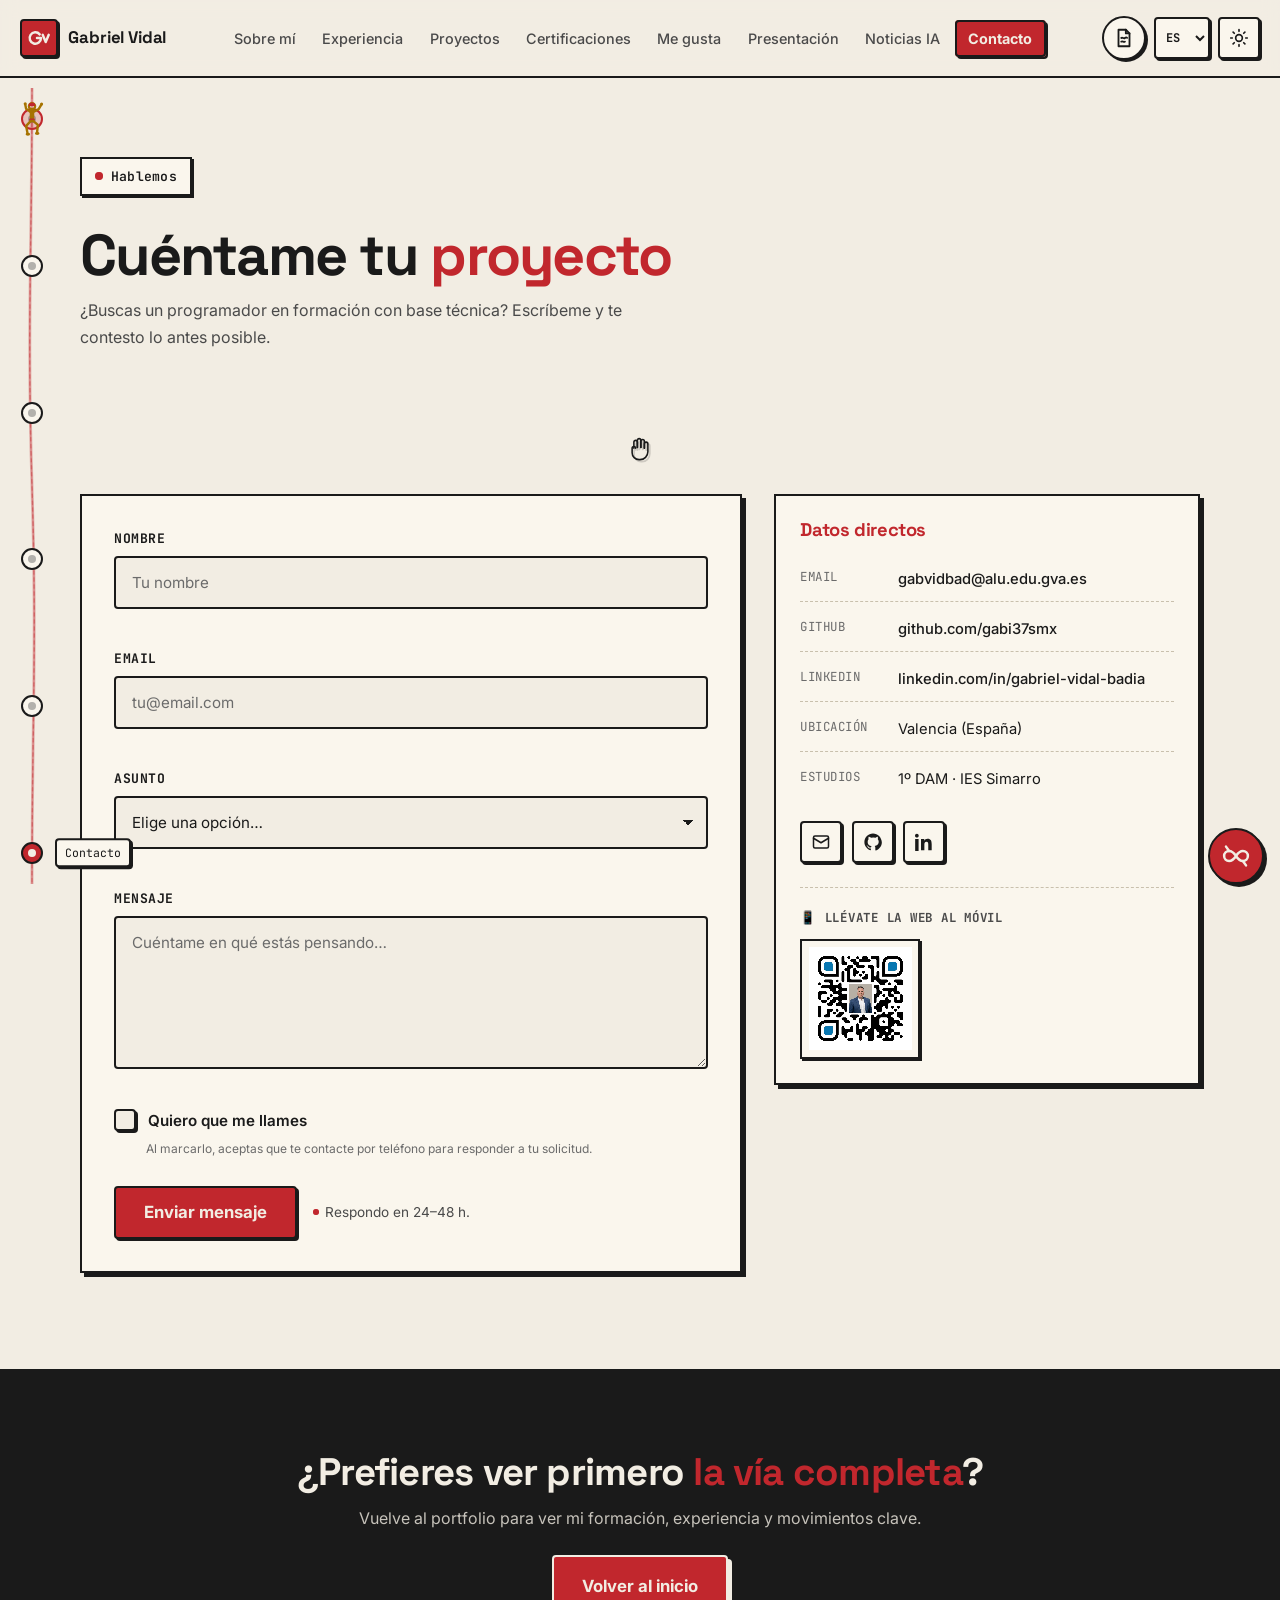
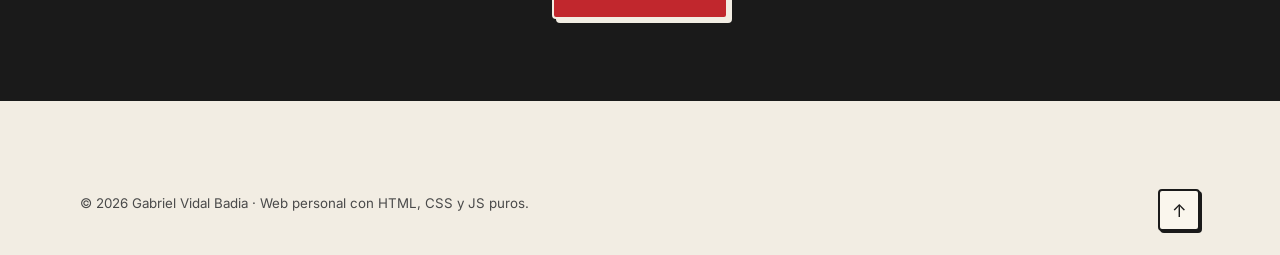
==== contacto.html @ 72877b2f "v:34 skins: infraestructura (topo, omarchy, minecraft), conmutador circular y persistencia." ====
<!DOCTYPE html>
<html lang="es" data-theme="light" data-skin="topo">
<head>
  <meta charset="UTF-8" />
  <meta name="viewport" content="width=device-width, initial-scale=1.0" />
  <meta name="theme-color" content="#f2ede3" id="metaTheme" />

  <script>
    (function () {
      try {
        var t = localStorage.getItem("theme");
        if (!t) t = "light";
        document.documentElement.setAttribute("data-theme", t);
      } catch (e) {}
    })();
  </script>
  <script>
    /* Skin (estilo visual): se aplica antes de pintar para evitar parpadeos, igual que el tema claro/oscuro */
    (function () {
      var d = document.documentElement, s = "topo";
      try { var v = localStorage.getItem("skin"); if (v === "omarchy" || v === "minecraft") s = v; } catch (e) {}
      d.setAttribute("data-skin", s);
      var f = { omarchy: "family=Sora:wght@600;700", minecraft: "family=Press+Start+2P&family=VT323" }[s];
      if (f) {
        var l = document.createElement("link");
        l.rel = "stylesheet";
        l.href = "https://fonts.googleapis.com/css2?" + f + "&display=swap";
        document.head.appendChild(l);
      }
    })();
  </script>

  <link rel="icon" type="image/svg+xml" href="favicon.svg" />

  <title>Contacto · Gabriel Vidal Badia</title>
  <meta name="description" content="Contacta con Gabriel Vidal Badia, estudiante de 1º DAM en el IES Simarro. Disponible para prácticas, colaboraciones y oportunidades como programador." />
  <meta name="author" content="Gabriel Vidal Badia" />
  <meta name="robots" content="index, follow" />
  <link rel="canonical" href="https://gabi37smx.github.io/mi-web/contacto.html" />

  <link rel="preconnect" href="https://fonts.googleapis.com" />
  <link rel="preconnect" href="https://fonts.gstatic.com" crossorigin />
  <link href="https://fonts.googleapis.com/css2?family=Space+Grotesk:wght@400;500;600;700&family=Inter:wght@400;500;600;700&family=JetBrains+Mono:wght@400;500;700&display=swap" rel="stylesheet" />
  <link rel="stylesheet" href="style.css" />
</head>
<body>

  <aside class="climb-rail" aria-label="Progreso de la vía">
    <svg class="climb-rope" viewBox="0 0 24 100" preserveAspectRatio="none" aria-hidden="true">
      <path d="M12 0 C 12 20, 6 30, 12 50 C 18 70, 12 80, 12 100"
            fill="none" stroke="currentColor" stroke-width="3" stroke-linecap="round"
            vector-effect="non-scaling-stroke" opacity="0.4" />
      <path d="M12 0 C 12 20, 6 30, 12 50 C 18 70, 12 80, 12 100"
            fill="none" stroke="currentColor" stroke-width="1.5" stroke-linecap="round"
            stroke-dasharray="3 4" vector-effect="non-scaling-stroke" opacity="1" />
      <path d="M12 0 C 12 20, 6 30, 12 50 C 18 70, 12 80, 12 100"
            fill="none" stroke="currentColor" stroke-width="1.5" stroke-linecap="round"
            stroke-dasharray="3 4" stroke-dashoffset="3.5"
            vector-effect="non-scaling-stroke" opacity="0.6" />
    </svg>

    <div class="climb-climber" id="climber"></div>

    <ul class="climb-holds">
      <li><a href="index.html#sobre-mi" class="climb-hold" data-section="sobre-mi" aria-label="Ir a Sobre mí"><span class="climb-hold__label">Sobre mí</span></a></li>
      <li><a href="index.html#hecho"    class="climb-hold" data-section="hecho"    aria-label="Ir a Experiencia"><span class="climb-hold__label">Experiencia</span></a></li>
      <li><a href="proyectos.html" class="climb-hold" data-section="proyectos" aria-label="Ir a Proyectos"><span class="climb-hold__label">Proyectos</span></a></li>
      <li><a href="index.html#certs"    class="climb-hold" data-section="certs"    aria-label="Ir a Certificaciones"><span class="climb-hold__label">Certificaciones</span></a></li>
      <li><a href="index.html#gusta"    class="climb-hold" data-section="gusta"    aria-label="Ir a Me gusta"><span class="climb-hold__label">Me gusta</span></a></li>
      <li><a href="contacto.html"       class="climb-hold is-active" data-section="contacto" aria-label="Contacto"><span class="climb-hold__label">Contacto</span></a></li>
    </ul>
  </aside>

  <a class="skip-link" href="#contenido">Saltar al contenido</a>

  <header class="site-header" id="inicio">
    <div class="container header-inner">
      <a href="index.html" class="logo" aria-label="Inicio">
        <span class="logo-mark"><svg class="logo-svg" viewBox="0 0 64 64" fill="none" stroke="currentColor" stroke-width="6" stroke-linecap="round" stroke-linejoin="round" aria-hidden="true" focusable="false"><path d="M33.7 23 A14 14 0 1 0 37 32 H27"/><path d="M41 24 L48.5 42 L56 24"/></svg></span>
        <span class="logo-text">Gabriel Vidal</span>
      </a>

      <nav class="main-nav" aria-label="Navegación principal">
        <ul class="nav-list">
          <li><a href="index.html#sobre-mi" class="nav-link">Sobre mí</a></li>
          <li><a href="index.html#hecho" class="nav-link">Experiencia</a></li>
          <li><a href="proyectos.html" class="nav-link">Proyectos</a></li>
          <li><a href="index.html#certs" class="nav-link">Certificaciones</a></li>
          <li><a href="index.html#gusta" class="nav-link">Me gusta</a></li>
          <li><a href="presentacion.html" class="nav-link">Presentación</a></li>
          <li><a href="noticias.html" class="nav-link">Noticias IA</a></li>
          <li><a href="contacto.html" class="nav-link nav-cta" aria-current="page">Contacto</a></li>
        </ul>
      </nav>

      <div class="header-actions">
        <div class="skin-picker" id="skinPicker">
          <button type="button" class="skin-picker__btn" id="skinPickerBtn" aria-label="Cambiar estilo visual" title="Cambiar estilo visual" aria-haspopup="true" aria-expanded="false" aria-controls="skinWheel">
            <svg class="skin-ico skin-ico--topo" viewBox="0 0 24 24" fill="none" stroke="currentColor" stroke-width="2" stroke-linecap="round" stroke-linejoin="round" aria-hidden="true" focusable="false"><path d="M6 3h8l4 4v14H6z"/><path d="M14 3v4h4"/><path d="M9 12c1.4-1.2 2.6 1.2 4 0s2-.6 2.4-.2M9 16c1.4-1.2 2.6 1.2 4 0"/></svg>
            <svg class="skin-ico skin-ico--omarchy" viewBox="0 0 24 24" fill="none" stroke="currentColor" stroke-width="2" stroke-linecap="round" stroke-linejoin="round" aria-hidden="true" focusable="false"><rect x="3" y="5" width="18" height="14" rx="4"/><path d="M3 10h18"/><circle cx="7" cy="7.6" r=".7" fill="currentColor" stroke="none"/><circle cx="10" cy="7.6" r=".7" fill="currentColor" stroke="none"/></svg>
            <svg class="skin-ico skin-ico--minecraft" viewBox="0 0 24 24" fill="none" stroke="currentColor" stroke-width="2" stroke-linecap="round" stroke-linejoin="round" aria-hidden="true" focusable="false"><path d="M12 3l8 4.5v9L12 21l-8-4.5v-9z"/><path d="M12 12l8-4.5M12 12L4 7.5M12 12v9"/></svg>
          </button>
          <div class="skin-picker__wheel" id="skinWheel" role="radiogroup" aria-label="Estilo visual"></div>
        </div>
        <select id="languageSelect" class="language-select" aria-label="Idioma">
          <option value="es">ES</option>
          <option value="val">VA</option>
          <option value="en">EN</option>
        </select>
        <button id="themeToggle" class="theme-toggle" aria-label="Cambiar a modo oscuro" aria-pressed="false" title="Cambiar tema">
          <svg class="icon icon-sun" viewBox="0 0 24 24" fill="none" stroke="currentColor" stroke-width="2" stroke-linecap="round" stroke-linejoin="round" aria-hidden="true">
            <circle cx="12" cy="12" r="4"/><path d="M12 2v2M12 20v2M4.93 4.93l1.41 1.41M17.66 17.66l1.41 1.41M2 12h2M20 12h2M4.93 19.07l1.41-1.41M17.66 6.34l1.41-1.41"/>
          </svg>
          <svg class="icon icon-moon" viewBox="0 0 24 24" fill="none" stroke="currentColor" stroke-width="2" stroke-linecap="round" stroke-linejoin="round" aria-hidden="true">
            <path d="M21 12.79A9 9 0 1 1 11.21 3 7 7 0 0 0 21 12.79z"/>
          </svg>
        </button>

        <button class="nav-toggle" aria-label="Abrir menú" aria-expanded="false" aria-controls="nav-list">
          <span></span><span></span><span></span>
        </button>
      </div>
    </div>
  </header>

  <main id="contenido">

    <section class="contact-hero">
      <div class="container">
        <p class="hero-eyebrow"><span class="dot"></span> Hablemos</p>
        <h1 class="contact-title">
          Cuéntame tu <span class="accent-text">proyecto</span>
        </h1>
        <p class="contact-subtitle">
          ¿Buscas un programador en formación con base técnica? Escríbeme y te contesto lo antes posible.
        </p>
      </div>
    </section>

    <section class="section">
      <div class="container">
        <div class="contact-grid">

          <div class="contact-form-wrap reveal">
            <form class="contact-form" id="contactForm" novalidate>

              <div class="form-field">
                <label for="nombre" class="form-label">Nombre</label>
                <input type="text" id="nombre" name="nombre" required minlength="2" autocomplete="name" placeholder="Tu nombre" />
                <span class="form-error" data-error-for="nombre"></span>
              </div>

              <div class="form-field">
                <label for="email" class="form-label">Email</label>
                <input type="email" id="email" name="email" required autocomplete="email" placeholder="tu@email.com" />
                <span class="form-error" data-error-for="email"></span>
              </div>

              <div class="form-field">
                <label for="asunto" class="form-label">Asunto</label>
                <select id="asunto" name="asunto" required>
                  <option value="">Elige una opción…</option>
                  <option value="practicas">Prácticas / primer empleo</option>
                  <option value="colaboracion">Colaboración en proyecto</option>
                  <option value="duda">Duda sobre mi perfil</option>
                  <option value="otro">Otro</option>
                </select>
                <span class="form-error" data-error-for="asunto"></span>
              </div>

              <div class="form-field">
                <label for="mensaje" class="form-label">Mensaje</label>
                <textarea id="mensaje" name="mensaje" rows="5" required minlength="10" placeholder="Cuéntame en qué estás pensando…"></textarea>
                <span class="form-error" data-error-for="mensaje"></span>
              </div>

              <div class="form-field form-field--check">
                <label class="form-check">
                  <input type="checkbox" id="quiero-llamada" name="quiero_llamada" />
                  <span class="form-check__box"></span>
                  <span class="form-check__label">Quiero que me llames</span>
                </label>
                <p class="form-hint">Al marcarlo, aceptas que te contacte por teléfono para responder a tu solicitud.</p>
              </div>

              <div class="form-field" id="campo-telefono" style="display: none;">
                <label for="telefono" class="form-label">Teléfono</label>
                <input type="tel" id="telefono" name="telefono" placeholder="+34 600 000 000" autocomplete="tel" />
                <span class="form-error" data-error-for="telefono"></span>
              </div>

              <div class="form-actions">
                <button type="submit" class="btn btn-primary btn-lg" id="submitBtn">
                  <span class="btn-state btn-state--idle">Enviar mensaje</span>
                  <span class="btn-state btn-state--loading" hidden>
                    <span class="loader"></span> Enviando…
                  </span>
                  <span class="btn-state btn-state--success" hidden>✓ Enviado</span>
                </button>
                <p class="form-note">
                  <span class="dot dot-small"></span> Respondo en 24–48 h.
                </p>
              </div>

              <div class="form-success" id="formSuccess" hidden role="status" aria-live="polite">
                <strong>¡Mensaje enviado!</strong>
                <p>Gracias por escribirme. Te contestaré lo antes posible.</p>
              </div>
            </form>
          </div>

          <aside class="contact-aside reveal" aria-label="Datos de contacto">
            <h2 class="contact-aside__title">Datos directos</h2>
            <ul class="contact-list">
              <li>
                <span class="contact-list__label">Email</span>
                <a href="mailto:gabvidbad@alu.edu.gva.es">gabvidbad@alu.edu.gva.es</a>
              </li>
              <li>
                <span class="contact-list__label">GitHub</span>
                <a href="https://github.com/gabi37smx" target="_blank" rel="noopener noreferrer">github.com/gabi37smx</a>
              </li>
              <li>
                <span class="contact-list__label">LinkedIn</span>
                <a href="https://www.linkedin.com/in/gabriel-vidal-badia-19122a43b" target="_blank" rel="noopener noreferrer">linkedin.com/in/gabriel-vidal-badia</a>
              </li>
              <li>
                <span class="contact-list__label">Ubicación</span>
                <span>Valencia (España)</span>
              </li>
              <li>
                <span class="contact-list__label">Estudios</span>
                <span>1º DAM · IES Simarro</span>
              </li>
            </ul>

            <div class="social">
              <a href="mailto:gabvidbad@alu.edu.gva.es" aria-label="Email" class="social-link">
                <svg viewBox="0 0 24 24" fill="none" stroke="currentColor" stroke-width="2" stroke-linecap="round" stroke-linejoin="round"><rect x="2" y="4" width="20" height="16" rx="2"/><path d="m22 7-10 6L2 7"/></svg>
              </a>
              <a href="https://github.com/gabi37smx" target="_blank" rel="noopener noreferrer" aria-label="GitHub" class="social-link">
                <svg viewBox="0 0 24 24" fill="currentColor"><path d="M12 .5C5.7.5.5 5.7.5 12c0 5.1 3.3 9.4 7.9 10.9.6.1.8-.2.8-.5v-1.8c-3.2.7-3.9-1.5-3.9-1.5-.5-1.3-1.3-1.7-1.3-1.7-1.1-.7.1-.7.1-.7 1.2.1 1.8 1.2 1.8 1.2 1 1.8 2.8 1.3 3.5 1 .1-.8.4-1.3.8-1.6-2.6-.3-5.3-1.3-5.3-5.8 0-1.3.5-2.3 1.2-3.2-.1-.3-.5-1.5.1-3.2 0 0 1-.3 3.3 1.2a11.5 11.5 0 0 1 6 0C17.3 4.7 18.3 5 18.3 5c.6 1.7.2 2.9.1 3.2.7.9 1.2 1.9 1.2 3.2 0 4.5-2.7 5.5-5.3 5.8.4.4.8 1.1.8 2.2v3.3c0 .3.2.6.8.5 4.6-1.5 7.9-5.8 7.9-10.9C23.5 5.7 18.3.5 12 .5z"/></svg>
              </a>
              <a href="https://www.linkedin.com/in/gabriel-vidal-badia-19122a43b" target="_blank" rel="noopener noreferrer" aria-label="LinkedIn" class="social-link">
                <svg viewBox="0 0 24 24" fill="currentColor"><path d="M4.98 3.5C4.98 4.88 3.87 6 2.5 6S0 4.88 0 3.5 1.12 1 2.5 1s2.48 1.12 2.48 2.5zM.22 8.02h4.56V24H.22zM8.02 8.02h4.37v2.18h.06c.61-1.16 2.1-2.38 4.32-2.38 4.62 0 5.47 3.04 5.47 7v8.18h-4.56v-7.25c0-1.73-.03-3.96-2.41-3.96-2.41 0-2.78 1.88-2.78 3.83v7.38H8.02z"/></svg>
              </a>
            </div>

            <div class="footer-qr">
              <p class="footer-qr__label">📱 Llévate la web al móvil</p>
              <img src="image/qr-web.webp" alt="Código QR que lleva a este portfolio" width="120" height="120" loading="lazy" />
            </div>
          </aside>
        </div>
      </div>
    </section>

    <section class="cta-band">
      <div class="container cta-inner reveal">
        <h2>¿Prefieres ver primero <span class="accent-text">la vía completa</span>?</h2>
        <p>Vuelve al portfolio para ver mi formación, experiencia y movimientos clave.</p>
        <a href="index.html" class="btn btn-primary btn-lg btn-swap">
          <span class="btn-swap__a">Volver al inicio</span>
          <span class="btn-swap__b">Ir al portfolio</span>
        </a>
      </div>
    </section>
  </main>

  <footer class="site-footer">
    <div class="container footer-bottom">
      <p><small>© <span id="year"></span> Gabriel Vidal Badia · Web personal con HTML, CSS y JS puros.</small></p>
      <button id="toTop" class="to-top" aria-label="Volver arriba">↑</button>
    </div>
  </footer>

  <script src="language.js"></script>
  <script src="script.js"></script>
  <script src="skin-picker.js" defer></script>
  <script src="escalador.js" defer></script>
  <script src="chatbot.js" defer></script>
</body>
</html>
---- style.css ----
/* ============================================================
   style.css · Portfolio Gabriel Vidal Badia
   Estética: guía de escalada / topo impreso
   Tipografía display: Space Grotesk
   ============================================================ */

/* ---- Variables de diseño ---- */
:root {
  --radius: 4px;
  --radius-sm: 4px;
  --container: 1120px;
  --font: "Inter", system-ui, -apple-system, "Segoe UI", Roboto, sans-serif;
  --display: "Space Grotesk", "Inter", system-ui, sans-serif;
  --mono: "JetBrains Mono", ui-monospace, SFMono-Regular, Menlo, monospace;
  --ease: cubic-bezier(.22,.61,.36,1);
}

/* ---- TEMA CLARO (por defecto): papel ---- */
:root, [data-theme="light"] {
  --bg: #f2ede3;
  --bg-soft: #e8e2d4;
  --surface: #faf6ed;
  --surface-2: #ede6d6;
  --panel-soft: rgba(26,26,26,.04);
  --line: #c9c0ad;
  --text: #1a1a1a;
  --muted: #4a4a4a;
  --muted-2: #6b6b6b;

  --accent: #c1272d;
  --accent-2: #3a5a40;
  --accent-3: #d4a017;
  --accent-rgb: 193, 39, 45;
  --accent-2-rgb: 58, 90, 64;
  --on-accent: #f2ede3;

  --grid-line: rgba(26,26,26,.08);
  --header-bg: rgba(242,237,227,.85);
  --header-bg-scrolled: rgba(242,237,227,.95);

  --shadow-sm: 2px 2px 0 var(--text);
  --shadow: 4px 4px 0 var(--text);
  --logo-shadow: 2px 2px 0 var(--text);
  --btn-primary-shadow: 2px 2px 0 var(--text);
  --btn-primary-shadow-hover: 4px 4px 0 var(--text);
  --card-glow: transparent;
  --timeline-dot-ring: rgba(193, 39, 45, .12);
  --color-scheme: light;
}

/* ---- TEMA OSCURO: cuaderno nocturno ---- */
[data-theme="dark"] {
  --bg: #151310;
  --bg-soft: #1c1916;
  --surface: #1e1b17;
  --surface-2: #24201b;
  --panel-soft: rgba(242,237,227,.04);
  --line: #3a342c;
  --text: #f2ede3;
  --muted: #b8ae9e;
  --muted-2: #8a8175;

  --accent: #e04a4f;
  --accent-2: #7fa37a;
  --accent-3: #e0b04a;
  --accent-rgb: 224, 74, 79;
  --accent-2-rgb: 127, 163, 122;
  --on-accent: #151310;

  --grid-line: rgba(242,237,227,.05);
  --header-bg: rgba(21,19,16,.75);
  --header-bg-scrolled: rgba(21,19,16,.95);

  --shadow-sm: 2px 2px 0 rgba(242,237,227,.9);
  --shadow: 4px 4px 0 rgba(242,237,227,.9);
  --logo-shadow: 2px 2px 0 rgba(242,237,227,.9);
  --btn-primary-shadow: 2px 2px 0 rgba(242,237,227,.9);
  --btn-primary-shadow-hover: 4px 4px 0 rgba(242,237,227,.9);
  --card-glow: transparent;
  --timeline-dot-ring: rgba(224, 74, 79, .18);
  --color-scheme: dark;
}

/* ---- Reset ---- */
*, *::before, *::after { box-sizing: border-box; }
html { scroll-behavior: smooth; scroll-padding-top: 90px; color-scheme: var(--color-scheme); }
body {
  margin: 0;
  font-family: var(--font);
  color: var(--text);
  background: var(--bg);
  line-height: 1.65;
  -webkit-font-smoothing: antialiased;
  overflow-x: hidden;
  transition: background .4s var(--ease), color .4s var(--ease);
}
img { max-width: 100%; display: block; }
a { color: inherit; text-decoration: none; }
ul { margin: 0; padding: 0; list-style: none; }
button { font: inherit; cursor: pointer; }
:focus-visible { outline: 2px solid var(--accent); outline-offset: 3px; border-radius: 4px; }

h1, h2, h3, h4 {
  font-family: var(--display);
  font-weight: 700;
  letter-spacing: -.02em;
  line-height: 1.1;
}

/* ---- Utilidades ---- */
.container { width: min(100% - 2.5rem, var(--container)); margin-inline: auto; }
.skip-link {
  position: absolute; left: 1rem; top: -80px; z-index: 100;
  background: var(--accent); color: var(--on-accent); padding: .7rem 1rem;
  border-radius: var(--radius-sm); font-weight: 600; transition: top .25s var(--ease);
  border: 2px solid var(--text);
}
.skip-link:focus { top: 1rem; }
.accent-text {
  color: var(--accent);
  font-style: normal;
  font-weight: 700;
}

/* ---- Cabecera ---- */
.site-header {
  position: fixed; top: 0; left: 0; right: 0; z-index: 50;
  backdrop-filter: blur(8px); -webkit-backdrop-filter: blur(8px);
  background: var(--header-bg);
  border-bottom: 2px solid var(--text);
  transition: background .3s var(--ease);
}
.site-header.is-scrolled { background: var(--header-bg-scrolled); }
.header-inner {
  display: flex; align-items: center; justify-content: space-between; gap: 1rem;
  padding: 1rem 0; transition: padding .3s var(--ease);
}
.site-header.is-scrolled .header-inner { padding: .6rem 0; }

.logo { display: inline-flex; align-items: center; gap: .65rem; font-weight: 700; letter-spacing: -.01em; }
.logo-mark {
  display: grid; place-items: center;
  width: 38px; height: 38px; border-radius: 4px;
  background: var(--accent); color: var(--on-accent); font-weight: 700; font-size: .95rem;
  font-family: var(--display);
  box-shadow: 2px 2px 0 var(--text);
  border: 2px solid var(--text);
}
.logo-text { font-size: 1.05rem; font-family: var(--display); font-weight: 700; }

.nav-list {
  display: flex;
  gap: .25rem;
  align-items: center;
  flex-wrap: nowrap;
}

.nav-link {
  position: relative;
  padding: .5rem .7rem;
  border-radius: 4px;
  color: var(--muted);
  font-weight: 500;
  font-size: .9rem;
  white-space: nowrap;
  transition: color .25s var(--ease), background .25s var(--ease);
}

.nav-link:hover { color: var(--text); background: var(--panel-soft); }
.nav-link[aria-current="true"],
.nav-link[aria-current="page"]:not(.nav-cta) { color: var(--text); font-weight: 700; }
.nav-link[aria-current="true"]::after,
.nav-link[aria-current="page"]:not(.nav-cta)::after {
  content: ""; position: absolute; left: 50%; bottom: 2px; transform: translateX(-50%);
  width: 18px; height: 3px; border-radius: 0; background: var(--accent);
}
.nav-cta {
  background: var(--accent); color: var(--on-accent);
  border: 2px solid var(--text);
  box-shadow: 2px 2px 0 var(--text);
  font-weight: 700;
}
.nav-cta:hover {
  background: var(--accent); color: var(--on-accent);
  transform: translate(1px, 1px);
  box-shadow: 1px 1px 0 var(--text);
}

.header-actions { display: flex; align-items: center; gap: .5rem; }

.language-select {
  min-width: 3.5rem;
  height: 42px;
  padding: 0 .35rem;
  border: 2px solid var(--text);
  border-radius: 4px;
  color: var(--text);
  background: var(--surface);
  box-shadow: 2px 2px 0 var(--text);
  font: 700 .75rem var(--mono);
}

/* ---- Botón de tema ---- */
.theme-toggle {
  position: relative; width: 42px; height: 42px; display: grid; place-items: center;
  border: 2px solid var(--text); border-radius: 4px;
  background: var(--surface); color: var(--text);
  overflow: hidden;
  box-shadow: 2px 2px 0 var(--text);
  transition: transform .15s var(--ease), box-shadow .15s var(--ease), color .25s var(--ease);
}
.theme-toggle:hover { transform: translate(1px, 1px); box-shadow: 1px 1px 0 var(--text); color: var(--accent); }
.theme-toggle .icon {
  position: absolute; width: 20px; height: 20px;
  transition: transform .4s var(--ease), opacity .3s var(--ease);
}
.theme-toggle .icon-sun { transform: rotate(0) scale(1); opacity: 1; }
.theme-toggle .icon-moon { transform: rotate(90deg) scale(0); opacity: 0; }
[data-theme="dark"] .theme-toggle .icon-sun { transform: rotate(-90deg) scale(0); opacity: 0; }
[data-theme="dark"] .theme-toggle .icon-moon { transform: rotate(0) scale(1); opacity: 1; }

/* ---- Hamburguesa ---- */
.nav-toggle {
  display: none; width: 42px; height: 42px; border-radius: 4px;
  background: var(--surface); border: 2px solid var(--text);
  padding: 0; position: relative;
  box-shadow: 2px 2px 0 var(--text);
}
.nav-toggle span {
  display: block; width: 18px; height: 2px; background: var(--text);
  margin: 4px auto; border-radius: 0; transition: transform .3s var(--ease), opacity .3s var(--ease);
}
.nav-toggle[aria-expanded="true"] span:nth-child(1) { transform: translateY(6px) rotate(45deg); }
.nav-toggle[aria-expanded="true"] span:nth-child(2) { opacity: 0; }
.nav-toggle[aria-expanded="true"] span:nth-child(3) { transform: translateY(-6px) rotate(-45deg); }

/* ---- Hero ---- */
.hero {
  position: relative; min-height: 100svh; display: grid; align-items: center;
  padding: 8rem 0 5rem; overflow: hidden;
}
.hero-bg {
  position: absolute; inset: 0; z-index: -1;
  background: var(--bg);
}
.hero-bg::after {
  content: ""; position: absolute; inset: 0;
  background-image:
    linear-gradient(var(--grid-line) 1px, transparent 1px),
    linear-gradient(90deg, var(--grid-line) 1px, transparent 1px);
  background-size: 40px 40px;
}

.hero-inner { position: relative; }
.hero-eyebrow {
  display: inline-flex; align-items: center; gap: .5rem;
  padding: .4rem .8rem;
  background: var(--surface); border: 2px solid var(--text);
  color: var(--text); font-size: .82rem; font-weight: 600; letter-spacing: .02em;
  font-family: var(--mono);
  box-shadow: 2px 2px 0 var(--text);
}
.dot { position: relative; width: 8px; height: 8px; border-radius: 50%; background: var(--accent); }
/* El pulso es un anillo aparte que solo cambia transform y opacity (no repinta ni recalcula el diseño) */
.dot::after { content: ""; position: absolute; inset: 0; border-radius: 50%; background: var(--accent); opacity: .55; animation: pulse 2s infinite; }
@keyframes pulse {
  0%   { transform: scale(1);   opacity: .55; }
  70%  { transform: scale(3.5); opacity: 0; }
  100% { transform: scale(1);   opacity: 0; }
}

.hero-title {
  font-size: clamp(2.6rem, 6.5vw, 5rem);
  line-height: 1;
  margin: 1.5rem 0 .75rem;
  letter-spacing: -.03em;
  font-weight: 700;
  will-change: transform;
  transform: translate3d(0, 0, 0);
  transition: transform .35s var(--ease);
  display: inline-block;
  font-family: var(--display);
}
.hero-title.is-hovered { transition: transform .08s linear; }

.hero-subtitle {
  font-family: var(--mono); font-size: clamp(1rem, 1.6vw, 1.15rem);
  color: var(--accent); margin: 0 0 1rem; min-height: 1.6em;
  font-weight: 500;
}
.typing::after {
  content: "▊"; margin-left: 2px; color: var(--accent);
  animation: caret 1s steps(2) infinite;
}
@keyframes caret { 50% { opacity: 0; } }

.hero-desc { max-width: 62ch; color: var(--muted); margin: 0 0 1.75rem; }

.hero-actions { display: flex; flex-wrap: wrap; gap: .75rem; }
.btn {
  display: inline-flex; align-items: center; gap: .5rem;
  padding: .75rem 1.25rem; border-radius: 4px; font-weight: 600;
  border: 2px solid var(--text);
  font-family: var(--font);
  transition: transform .15s var(--ease), box-shadow .15s var(--ease), background .2s var(--ease), color .2s var(--ease);
  will-change: transform;
  box-shadow: 2px 2px 0 var(--text);
}
.btn-primary { background: var(--accent); color: var(--on-accent); font-weight: 700; }
.btn-primary:hover { transform: translate(1px, 1px); box-shadow: 1px 1px 0 var(--text); }
.btn-ghost { background: var(--surface); color: var(--text); }
.btn-ghost:hover { transform: translate(1px, 1px); box-shadow: 1px 1px 0 var(--text); background: var(--bg-soft); }
.btn-lg { padding: 1rem 1.75rem; font-size: 1.05rem; }
.btn-sm { padding: .5rem .9rem; font-size: .85rem; }

/* ---- Botón que cambia de texto al hover ---- */
.btn-swap { position: relative; overflow: hidden; display: inline-flex; align-items: center; justify-content: center; }
.btn-swap__a,
.btn-swap__b { display: inline-block; transition: transform .35s var(--ease), opacity .35s var(--ease); will-change: transform, opacity; }
.btn-swap__a { transform: translateY(0); }
.btn-swap__b { position: absolute; inset: 0; display: grid; place-items: center; transform: translateY(110%); opacity: 0; }
.btn-swap:hover .btn-swap__a { transform: translateY(-110%); opacity: 0; }
.btn-swap:hover .btn-swap__b { transform: translateY(0); opacity: 1; }
.btn-lg.btn-swap { min-width: 11rem; }

.hero-stats {
  display: grid; grid-template-columns: repeat(3, minmax(0,1fr));
  gap: 1rem; margin-top: 3rem; max-width: 640px;
}
.stat {
  padding: 1rem 1.1rem; border-radius: 4px;
  background: var(--surface); border: 2px solid var(--text);
  box-shadow: 2px 2px 0 var(--text);
  transition: transform .15s var(--ease), box-shadow .15s var(--ease);
}
.stat:hover { transform: translate(1px, 1px); box-shadow: 1px 1px 0 var(--text); }
.stat strong { display: block; font-size: 1.8rem; font-weight: 700; color: var(--accent); font-family: var(--display); }
.stat span { font-size: .82rem; color: var(--muted); font-family: var(--mono); text-transform: uppercase; letter-spacing: .04em; }

.scroll-hint {
  position: absolute; left: 50%; bottom: 1.5rem; transform: translateX(-50%);
  opacity: .6; transition: opacity .25s;
}
.scroll-hint:hover { opacity: 1; }
.mouse { display: block; width: 22px; height: 36px; border: 2px solid var(--text); border-radius: 4px; position: relative; }
.wheel { position: absolute; top: 6px; left: 50%; width: 3px; height: 6px; background: var(--accent); border-radius: 0; transform: translateX(-50%); animation: wheel 1.6s infinite; }
@keyframes wheel { 0%{transform:translate(-50%,0);opacity:1} 70%{transform:translate(-50%,10px);opacity:0} 100%{opacity:0} }

/* ---- Secciones ---- */
.section { padding: 6rem 0; position: relative; }
.section-alt { background: var(--bg-soft); border-top: 2px solid var(--text); border-bottom: 2px solid var(--text); }
.section-head { margin-bottom: 2.5rem; }
.section-tag {
  font-family: var(--mono); font-size: .82rem; color: var(--accent);
  letter-spacing: .12em; text-transform: uppercase;
  font-weight: 700;
}
.section-head h2 {
  font-size: clamp(2rem, 4vw, 3rem); line-height: 1.05;
  margin: .5rem 0 0; font-weight: 700; letter-spacing: -.02em;
}

/* ---- Sobre mí ---- */
.about-layout {
  display: grid;
  grid-template-columns: 280px 1fr;
  gap: 2rem;
  align-items: start;
  margin-bottom: 2.5rem;
}
.about-photo {
  margin: 0;
  border: 2px solid var(--text);
  box-shadow: 6px 6px 0 var(--text);
  background: var(--surface);
  transition: transform .2s var(--ease), box-shadow .2s var(--ease);
}
.about-photo:hover {
  transform: translate(2px, 2px);
  box-shadow: 4px 4px 0 var(--text);
}
.about-photo img {
  display: block;
  width: 100%;
  height: auto;
  aspect-ratio: 4 / 5;
  object-fit: cover;
  filter: contrast(1.02) saturate(1.05);
}
.about-text p { color: var(--muted); margin: 0 0 1rem; }
.about-text strong { color: var(--text); font-weight: 700; }
.about-cta { margin-top: 1.25rem; }

.about-card {
  background: var(--surface); border: 2px solid var(--text);
  box-shadow: 4px 4px 0 var(--text);
  padding: 1.5rem;
}
.about-card--wide {
  margin-top: 0;
  padding: 1.5rem 1.75rem;
}
.about-card h3 {
  margin: 0 0 1rem; font-size: 1.15rem; color: var(--accent);
  font-weight: 700;
}
.kv > div { display: grid; grid-template-columns: 110px 1fr; gap: .5rem; padding: .65rem 0; border-bottom: 1px dashed var(--line); }
.kv > div:last-child { border-bottom: none; }
.kv dt { color: var(--muted-2); font-size: .82rem; font-family: var(--mono); text-transform: uppercase; letter-spacing: .04em; }
.kv dd { margin: 0; font-weight: 500; font-size: .95rem; }
.kv--grid { display: grid; grid-template-columns: repeat(auto-fit, minmax(260px, 1fr)); gap: 0 2rem; }
.kv--grid > div { display: grid; grid-template-columns: 130px 1fr; gap: .5rem; padding: .65rem 0; border-bottom: 1px dashed var(--line); align-items: center; }

/* ---- Terminal (mismo fondo que .about-card) ---- */
.terminal {
  margin: 1.5rem 0 0;
  padding: 1rem 1.25rem;
  background: var(--surface);
  color: var(--muted);
  border: 2px solid var(--text);
  box-shadow: 4px 4px 0 var(--accent);
  font-family: var(--mono);
  font-size: .85rem;
  line-height: 1.7;
  overflow-x: auto;
}
.terminal code { font-family: inherit; }
.term-prompt { color: var(--accent); margin-right: .4rem; }
.term-var { color: var(--accent-2); font-weight: 700; }
.term-fn { color: var(--accent-3); font-weight: 700; }
.term-cursor { display: inline-block; color: var(--accent); animation: caret 1s steps(2) infinite; }

/* ============================================================
   Terminal que se escribe sola
   ============================================================ */
.terminal--typing {
  min-height: 130px;
  white-space: pre-wrap;
  word-wrap: break-word;
}
.terminal--typing .term-prompt { color: var(--accent); margin-right: .4rem; }
.terminal--typing .term-var { color: var(--accent-2); font-weight: 700; }
.terminal--typing .term-fn { color: var(--accent-3); font-weight: 700; }
.terminal--typing .term-ok { color: var(--accent-2); font-weight: 700; }

/* ---- Tarjetas ---- */
.cards-grid {
  display: grid; gap: 1.5rem;
  grid-template-columns: repeat(auto-fit, minmax(280px, 1fr));
}
.card {
  background: var(--surface); border: 2px solid var(--text);
  box-shadow: 4px 4px 0 var(--text);
  padding: 1.5rem; position: relative;
  transition: transform .2s var(--ease), box-shadow .2s var(--ease);
}
.card:hover {
  transform: translate(2px, 2px);
  box-shadow: 2px 2px 0 var(--text);
}
.card-icon {
  width: 44px; height: 44px; display: grid; place-items: center;
  background: var(--bg-soft); border: 2px solid var(--text);
  border-radius: 4px; font-size: 1.25rem; margin-bottom: 1rem;
}
.card h3 { margin: 0 0 .75rem; font-size: 1.25rem; font-weight: 700; }
.card-list li {
  position: relative; padding-left: 1.25rem; margin-bottom: .5rem; color: var(--muted);
}
.card-list li::before {
  content: "→"; position: absolute; left: 0; top: 0;
  color: var(--accent); font-weight: 700;
}
.card-list li.highlight { color: var(--text); font-weight: 700; }

/* ---- Badge de grado ---- */
.card-grade {
  position: absolute;
  top: 1rem;
  right: 1rem;
  font-family: var(--mono);
  font-size: .82rem;
  font-weight: 700;
  letter-spacing: .04em;
  padding: .3rem .6rem;
  border-radius: 4px;
  border: 2px solid var(--text);
  background: var(--surface);
  color: var(--muted);
  cursor: help;
  box-shadow: 2px 2px 0 var(--text);
}
.card-grade[data-grade="V0"] { background: #dcf0d1; color: #1a1a1a; }
.card-grade[data-grade="V1"] { background: #c9e8a8; color: #1a1a1a; }
.card-grade[data-grade="V2"] { background: #f0e0a0; color: #1a1a1a; }
.card-grade[data-grade="V3"] { background: #f0c674; color: #1a1a1a; }
.card-grade[data-grade="V4"] { background: #e8a05a; color: #1a1a1a; }
.card-grade[data-grade="V5"] { background: #d4684a; color: #f2ede3; }
.card-grade[data-grade="V6"] { background: #a8488a; color: #f2ede3; }

.card-grade::after {
  content: attr(data-tip);
  position: absolute;
  top: calc(100% + 8px);
  right: 0;
  white-space: nowrap;
  font-family: var(--font);
  font-size: .72rem;
  font-weight: 500;
  letter-spacing: 0;
  color: var(--bg);
  background: var(--text);
  padding: .35rem .6rem;
  border-radius: 4px;
  opacity: 0;
  transform: translateY(-4px);
  pointer-events: none;
  transition: opacity .2s var(--ease), transform .2s var(--ease);
  z-index: 5;
}
.card-grade:hover::after { opacity: 1; transform: translateY(0); }

/* ---- Leyenda grados ---- */
.grades-legend {
  display: flex; flex-wrap: wrap; align-items: center; gap: .5rem .75rem;
  margin: 1.5rem 0 0; font-size: .85rem; color: var(--muted);
  font-family: var(--mono);
}
.grades-legend__title {
  font-size: .75rem; letter-spacing: .08em; text-transform: uppercase;
  color: var(--accent); margin-right: .25rem; font-weight: 700;
}
.grades-legend__scale { display: inline-flex; gap: .3rem; }
.grades-legend .chip {
  display: inline-grid; place-items: center;
  font-family: var(--mono); font-size: .72rem; font-weight: 700;
  padding: .2rem .5rem; border-radius: 4px;
  border: 2px solid var(--text);
}
.grades-legend .v0 { background: #dcf0d1; color: #1a1a1a; }
.grades-legend .v1 { background: #c9e8a8; color: #1a1a1a; }
.grades-legend .v2 { background: #f0e0a0; color: #1a1a1a; }
.grades-legend .v3 { background: #f0c674; color: #1a1a1a; }
.grades-legend .v4 { background: #e8a05a; color: #1a1a1a; }
.grades-legend .v5 { background: #d4684a; color: #f2ede3; }
.grades-legend .v6 { background: #a8488a; color: #f2ede3; }

/* ---- Timeline ---- */
.timeline { margin-top: 3.5rem; }
.timeline-title { font-size: 1.5rem; margin: 0 0 1.5rem; font-weight: 700; }
.timeline-list { position: relative; padding-left: 1.5rem; }
.timeline-list::before {
  content: ""; position: absolute; left: 7px; top: 6px; bottom: 6px; width: 3px;
  background: var(--text);
}
.timeline-item { position: relative; padding: 0 0 1.75rem 1rem; }
.timeline-item::before {
  content: ""; position: absolute; left: -1.5rem; top: 6px;
  width: 16px; height: 16px; border-radius: 0;
  background: var(--accent); border: 2px solid var(--text);
  box-shadow: 2px 2px 0 var(--text);
}
.timeline-year {
  font-family: var(--mono); font-size: .8rem; color: var(--accent);
  letter-spacing: .06em; text-transform: uppercase; font-weight: 700;
}
.timeline-item h4 { margin: .25rem 0 .35rem; font-size: 1.15rem; font-weight: 700; }
.timeline-item p { margin: 0; color: var(--muted); }

/* ---- Stack ---- */
.stack { margin-top: 3rem; }
.stack-title { font-size: 1.25rem; margin: 0 0 1rem; font-weight: 700; }
.stack-list { display: flex; flex-wrap: wrap; gap: .5rem; }
.stack-list li {
  padding: .45rem .9rem; border-radius: 4px;
  background: var(--surface); border: 2px solid var(--text);
  font-size: .88rem; color: var(--text); font-family: var(--mono); font-weight: 500;
  box-shadow: 2px 2px 0 var(--text);
  transition: transform .15s var(--ease), box-shadow .15s var(--ease), background .2s var(--ease);
}
.stack-list li:hover {
  transform: translate(1px, 1px); box-shadow: 1px 1px 0 var(--text);
  background: var(--accent); color: var(--on-accent);
}

/* ---- Me gusta ---- */
.likes-grid {
  display: grid; gap: 1.25rem;
  grid-template-columns: repeat(auto-fit, minmax(220px, 1fr));
}
.like-card {
  background: var(--surface); border: 2px solid var(--text);
  box-shadow: 4px 4px 0 var(--text);
  padding: 1.4rem;
  transition: transform .2s var(--ease), box-shadow .2s var(--ease);
}
.like-card:hover { transform: translate(2px, 2px); box-shadow: 2px 2px 0 var(--text); }
.like-icon { font-size: 1.75rem; margin-bottom: .6rem; }
.like-card h3 { margin: 0 0 .35rem; font-size: 1.1rem; font-weight: 700; }
.like-card p { margin: 0; color: var(--muted); font-size: .92rem; }

.weather-widget {
  width: min(100%, 480px);
  margin-top: 2.5rem;
  padding: 1.5rem 1.75rem;
  background: var(--surface);
  border: 2px solid var(--text);
  box-shadow: 4px 4px 0 var(--text);
  transition: transform .2s var(--ease), box-shadow .2s var(--ease);
}
.weather-widget:hover { transform: translate(2px, 2px); box-shadow: 2px 2px 0 var(--text); }
.weather-widget__search { margin-bottom: 1.25rem; }
.weather-widget__search label {
  display: block;
  margin-bottom: .4rem;
  color: var(--muted-2);
  font-family: var(--mono);
  font-size: .72rem;
  font-weight: 700;
  text-transform: uppercase;
  letter-spacing: .05em;
}
.weather-widget__search-row { display: flex; gap: .5rem; }
.weather-widget__search input {
  min-width: 0;
  flex: 1;
  padding: .65rem .75rem;
  border: 2px solid var(--text);
  border-radius: var(--radius-sm);
  background: var(--bg);
  color: var(--text);
  font: 500 .85rem var(--mono);
}
.weather-widget__search input:focus { outline: 3px solid rgba(var(--accent-rgb), .3); outline-offset: 1px; }
.weather-widget__search-button {
  width: 42px;
  flex: 0 0 42px;
  border: 2px solid var(--text);
  border-radius: var(--radius-sm);
  background: var(--accent);
  color: var(--on-accent);
  box-shadow: 2px 2px 0 var(--text);
  cursor: pointer;
  font-size: 1.2rem;
  font-weight: 700;
  line-height: 1;
}
.weather-widget__search-button:hover { transform: translate(1px, 1px); box-shadow: 1px 1px 0 var(--text); }
.weather-widget__search-button:disabled { opacity: .6; cursor: wait; }
.weather-widget__search-status { min-height: 1.1em; margin: .35rem 0 0; color: var(--muted); font: .72rem var(--mono); }
.weather-widget__head {
  display: flex;
  align-items: center;
  gap: 1rem;
  margin-bottom: 1rem;
  padding-bottom: 1rem;
  border-bottom: 2px solid var(--text);
}
.weather-widget__icon { font-size: 2.5rem; line-height: 1; }
.weather-widget__title {
  margin: 0;
  color: var(--text);
  font-family: var(--display);
  font-size: 1.05rem;
  font-weight: 700;
}
.weather-widget__city {
  margin: .15rem 0 0;
  color: var(--muted);
  font-family: var(--mono);
  font-size: .78rem;
  text-transform: uppercase;
  letter-spacing: .05em;
}
.weather-widget__body {
  display: grid;
  grid-template-columns: auto 1fr;
  align-items: center;
  gap: 1.5rem;
  margin-bottom: 1rem;
}
.weather-widget__main { display: flex; flex-direction: column; gap: .15rem; }
.weather-widget__temp {
  color: var(--accent);
  font-family: var(--display);
  font-size: 2.5rem;
  font-weight: 700;
  line-height: 1;
}
.weather-widget__desc { color: var(--muted); font-family: var(--mono); font-size: .82rem; }
.weather-widget__meta { display: grid; gap: .35rem; }
.weather-widget__meta li {
  display: flex;
  justify-content: space-between;
  gap: 1rem;
  padding-bottom: .35rem;
  border-bottom: 1px dashed var(--line);
  font-size: .82rem;
}
.weather-widget__meta li:last-child { padding-bottom: 0; border-bottom: 0; }
.weather-widget__meta span {
  color: var(--muted-2);
  font-family: var(--mono);
  text-transform: uppercase;
  letter-spacing: .04em;
}
.weather-widget__meta strong { color: var(--text); font-weight: 700; }
.weather-widget__verdict {
  margin: 0;
  padding: .5rem .75rem;
  border: 2px solid var(--text);
  background: var(--bg-soft);
  color: var(--text);
  font-family: var(--mono);
  font-size: .82rem;
  font-weight: 700;
  text-align: center;
}
.weather-widget__verdict.is-good { background: #dcf0d1; color: #1a1a1a; border-color: #1a1a1a; }
.weather-widget__verdict.is-bad { background: #f0c674; color: #1a1a1a; border-color: #1a1a1a; }
[data-theme="dark"] .weather-widget__verdict.is-good { background: #3a5a40; color: #f2ede3; border-color: var(--text); }
[data-theme="dark"] .weather-widget__verdict.is-bad { background: #7a6a3a; color: #f2ede3; border-color: var(--text); }

/* ---- Zonas de escalada (OpenBeta) ---- */
.climbing-links { margin-top: 1.5rem; padding-top: 1.25rem; border-top: 2px dashed var(--muted-2); }
.climbing-links__title { margin: 0 0 .5rem; color: var(--text); font: 700 .85rem var(--mono); text-transform: uppercase; }
.climbing-links__status { min-height: 1.2em; margin: 0 0 .75rem; color: var(--muted); font: .82rem var(--mono); }
.climbing-links__list { display: grid; gap: .5rem; max-height: 320px; overflow-y: auto; margin: 0; padding: 0; list-style: none; }
.climbing-links__zone { display: grid; grid-template-columns: minmax(0, 1fr) auto auto; align-items: center; gap: .75rem; padding: .6rem .85rem; border: 2px solid var(--text); background: var(--bg-soft); border-radius: var(--radius-sm); }
.climbing-links__zone strong { min-width: 0; font: 700 .9rem var(--display); }
.climbing-links__climbs { color: var(--accent); font: 700 .75rem var(--mono); white-space: nowrap; }
.climbing-links__actions { display: flex; gap: .35rem; }
.climbing-links__icon { display: grid; place-items: center; width: 32px; height: 32px; border: 2px solid var(--text); border-radius: var(--radius-sm); background: var(--surface); color: var(--text); font-size: 1rem; text-decoration: none; box-shadow: 2px 2px 0 var(--text); transition: transform .15s var(--ease), box-shadow .15s var(--ease); }
.climbing-links__icon:hover { transform: translate(1px, 1px); box-shadow: 1px 1px 0 var(--text); }
.climbing-links__icon:focus-visible, .climbing-links__item:focus-visible { outline: 3px solid rgba(var(--accent-rgb), .5); outline-offset: 2px; }
.climbing-links__fallback { margin-top: 1rem; padding-top: 1rem; border-top: 2px dashed var(--muted-2); }
.climbing-links__fallback[hidden] { display: none; }
.climbing-links__fallback-title { margin: 0 0 .5rem; color: var(--muted); font: 700 .78rem var(--mono); text-transform: uppercase; }
.climbing-links__grid { display: grid; grid-template-columns: repeat(auto-fit, minmax(120px, 1fr)); gap: .5rem; }
.climbing-links__item { display: block; padding: .55rem .65rem; border: 2px solid var(--text); border-radius: var(--radius-sm); background: var(--surface); color: var(--text); font: 700 .78rem var(--mono); text-align: center; text-decoration: none; box-shadow: 2px 2px 0 var(--text); transition: transform .15s var(--ease), box-shadow .15s var(--ease), background .2s var(--ease); }
.climbing-links__item:hover { transform: translate(1px, 1px); box-shadow: 1px 1px 0 var(--text); background: var(--accent); color: var(--on-accent); }

@media (max-width: 420px) {
  .climbing-links__zone { grid-template-columns: minmax(0, 1fr) auto; gap: .5rem; }
  .climbing-links__actions { grid-column: 1 / -1; justify-content: flex-end; }
}

@media (max-width: 600px) {
  .weather-widget__body { grid-template-columns: 1fr; gap: 1rem; }
}

/* ---- Actividad pública de GitHub ---- */
.github-activity {
  margin-top: 3rem;
  padding-top: 1.5rem;
  border-top: 2px solid var(--text);
}
.github-activity[hidden] { display: none; }
.github-activity__title { margin: 0; font: 700 1.15rem var(--display); }
.github-activity__subtitle {
  margin: 0 0 1.25rem;
  color: var(--muted);
  font: .82rem var(--mono);
}
.github-activity__grid {
  display: grid;
  grid-template-columns: repeat(auto-fit, minmax(min(100%, 220px), 1fr));
  gap: .75rem;
  margin-top: 1rem;
}
.github-activity__card {
  display: grid;
  align-content: start;
  gap: .55rem;
  min-width: 0;
  padding: 1rem;
  border: 2px solid var(--text);
  background: var(--surface);
  color: var(--text);
  text-decoration: none;
  box-shadow: 3px 3px 0 var(--text);
  transition: transform .15s var(--ease), box-shadow .15s var(--ease);
}
.github-activity__card:hover { transform: translate(1px, 1px); box-shadow: 2px 2px 0 var(--text); }
.github-activity__card:focus-visible { outline: 3px solid rgba(var(--accent-rgb), .5); outline-offset: 3px; }
.github-activity__name { overflow-wrap: anywhere; font: 700 .9rem var(--mono); }
.github-activity__desc { min-height: 2.5em; margin: 0; color: var(--muted); font-size: .85rem; line-height: 1.4; overflow-wrap: anywhere; }
.github-activity__meta { color: var(--muted-2); font: .72rem var(--mono); }
.github-activity__cta { margin: 1.25rem 0 0; text-align: center; }

@media (max-width: 520px) {
  .github-activity { padding-top: 1.25rem; }
}

/* ---- CTA band ---- */
.cta-band {
  padding: 5rem 0; background: var(--text); color: var(--bg);
  border-top: 2px solid var(--text); border-bottom: 2px solid var(--text);
}
.cta-inner { text-align: center; max-width: 720px; }
.cta-inner h2 { font-size: clamp(1.8rem, 3.6vw, 2.4rem); margin: 0 0 .75rem; color: var(--bg); }
.cta-inner h2 .accent-text { color: var(--accent); }
.cta-inner p { color: var(--bg); opacity: .8; margin: 0 0 1.5rem; }
.cta-inner .btn-primary {
  background: var(--accent); color: var(--on-accent);
  border-color: var(--bg); box-shadow: 4px 4px 0 var(--bg);
}
.cta-inner .btn-primary:hover { box-shadow: 2px 2px 0 var(--bg); }

/* ---- Footer ---- */
.site-footer { background: var(--bg); padding: 4rem 0 1.5rem; }
.footer-grid {
  display: grid; gap: 2rem; grid-template-columns: 1.3fr .8fr 1fr;
  padding-bottom: 2.5rem; border-bottom: 2px solid var(--text);
}
.site-footer h2 { margin: 0 0 .75rem; font-size: 1.5rem; font-weight: 700; }
.site-footer h3 { margin: 0 0 .75rem; font-size: 1rem; color: var(--accent); font-family: var(--mono); text-transform: uppercase; letter-spacing: .06em; font-weight: 700; }
.site-footer p { color: var(--muted); margin: 0 0 1rem; }
.footer-links li { margin-bottom: .4rem; }
.footer-links a { color: var(--muted); transition: color .25s var(--ease); }
.footer-links a:hover { color: var(--accent); }

.social { display: flex; gap: .6rem; }
.social-link {
  width: 42px; height: 42px; display: grid; place-items: center;
  border: 2px solid var(--text); border-radius: 4px; color: var(--text);
  background: var(--surface);
  box-shadow: 2px 2px 0 var(--text);
  transition: transform .15s var(--ease), box-shadow .15s var(--ease), color .25s var(--ease), background .25s var(--ease);
}
.social-link svg { width: 18px; height: 18px; }
.social-link:hover {
  color: var(--on-accent); background: var(--accent);
  transform: translate(1px, 1px); box-shadow: 1px 1px 0 var(--text);
}

.footer-bottom {
  display: flex; align-items: center; justify-content: space-between;
  padding-top: 1.5rem; color: var(--muted-2);
}
.to-top {
  width: 42px; height: 42px; border-radius: 4px;
  background: var(--surface); border: 2px solid var(--text); color: var(--text);
  font-size: 1.1rem; box-shadow: 2px 2px 0 var(--text);
  transition: transform .15s var(--ease), box-shadow .15s var(--ease), color .25s var(--ease);
}
.to-top:hover { transform: translate(1px, 1px); box-shadow: 1px 1px 0 var(--text); color: var(--accent); }

/* ---- Animaciones on-scroll ---- */
.reveal { opacity: 0; transform: translateY(20px); transition: opacity .7s var(--ease), transform .7s var(--ease); }
.reveal.is-visible { opacity: 1; transform: translateY(0); }
.reveal:nth-child(2) { transition-delay: .08s; }
.reveal:nth-child(3) { transition-delay: .16s; }
.reveal:nth-child(4) { transition-delay: .24s; }
.reveal:nth-child(5) { transition-delay: .32s; }

/* ============================================================
   Barra lateral de escalada
   ============================================================ */

.climb-rail {
  position: fixed;
  top: 0;
  left: 8px;
  height: 100vh;
  width: 48px;
  z-index: 45;
  pointer-events: none;
  display: block;
}

.climb-rope {
  position: absolute;
  top: 8vh;
  left: 50%;
  transform: translateX(-50%);
  width: 20px;
  height: 84vh;
  color: var(--accent);
  opacity: .7;
}

.climb-climber {
  position: absolute;
  left: 50%;
  top: 0;
  transform: translate(-50%, -50%);
  width: 26px;
  height: 32px;
  z-index: 3;
  transition: transform .2s linear;
  pointer-events: none;
  color: var(--text);
}
.climb-climber svg { width: 100%; height: 100%; display: block; }

.climb-holds {
  position: absolute;
  top: 10vh;
  left: 0;
  right: 0;
  height: 80vh;
  display: flex;
  flex-direction: column;
  justify-content: space-between;
  align-items: center;
  pointer-events: auto;
}

.climb-hold {
  position: relative;
  display: block;
  width: 22px;
  height: 22px;
  border-radius: 50%;
  background: var(--surface);
  border: 2px solid var(--text);
  transition: transform .2s var(--ease), background .2s var(--ease);
}
.climb-hold::before {
  content: "";
  position: absolute;
  inset: 5px;
  border-radius: 50%;
  background: var(--muted-2);
  opacity: .5;
  transition: background .2s var(--ease), opacity .2s var(--ease);
}
.climb-hold:hover { transform: scale(1.2); }
.climb-hold:hover::before { background: var(--accent); opacity: 1; }

.climb-hold.is-active {
  background: var(--accent);
  border-color: var(--text);
}
.climb-hold.is-active::before { background: var(--on-accent); opacity: 1; }

.climb-hold__label {
  position: absolute;
  left: 32px;
  top: 50%;
  transform: translateY(-50%) translateX(-6px);
  white-space: nowrap;
  font-size: .72rem;
  font-family: var(--mono);
  color: var(--text);
  background: var(--surface);
  border: 2px solid var(--text);
  padding: .2rem .5rem;
  border-radius: 4px;
  opacity: 0;
  pointer-events: none;
  box-shadow: 2px 2px 0 var(--text);
  transition: opacity .2s var(--ease), transform .2s var(--ease);
}
.climb-hold:hover .climb-hold__label,
.climb-hold.is-active .climb-hold__label {
  opacity: 1;
  transform: translateY(-50%) translateX(0);
}

@media (max-width: 720px) {
  .climb-rail { left: 2px; width: 34px; }
  .climb-rope { width: 16px; }
  .climb-climber { width: 22px; height: 28px; }
  .climb-hold { width: 18px; height: 18px; }
  .climb-hold::before { inset: 4px; }
  .climb-hold__label { display: none; }
}

/* ============================================================
   CURSOR PERSONALIZADO · mano abierta / cerrada
   ============================================================ */

html, body, a, button, .btn, .nav-link, .social-link, .to-top, .climb-hold, .card-grade, input, textarea, select, [role="button"],
.cordada-burbuja, .cordada-cerrar, .cordada-chip, .cordada-campo, .cordada-enviar, .cordada-panel {
  cursor: none;
}

@media (prefers-reduced-motion: reduce) {
  html, body, a, button, .btn, .nav-link, .social-link, .to-top, .climb-hold, .card-grade, input, textarea, select, [role="button"],
  .cordada-burbuja, .cordada-cerrar, .cordada-chip, .cordada-campo, .cordada-enviar, .cordada-panel { cursor: auto; }
}

.cursor { position: fixed; inset: 0; pointer-events: none; z-index: 10000; display: none; }

.cursor__hand {
  position: fixed;
  top: 0; left: 0;
  width: 28px; height: 28px;
  margin: -14px 0 0 -14px;
  color: var(--text);
  filter: drop-shadow(2px 2px 0 rgba(0,0,0,.15));
  transition: transform .15s var(--ease), color .2s var(--ease), opacity .2s var(--ease);
  will-change: transform;
}
.cursor__hand svg { width: 100%; height: 100%; display: block; }

.cursor__hand .hand-open,
.cursor__hand .hand-closed { transition: opacity .12s linear, transform .15s var(--ease); transform-origin: center; }
.cursor__hand .hand-closed { opacity: 0; transform: scale(.85); }
.cursor__hand .hand-open   { opacity: 1; }

.cursor.is-hovering .hand-open   { opacity: 0; transform: scale(.85); }
.cursor.is-hovering .hand-closed { opacity: 1; transform: scale(1); }
.cursor.is-clicking .hand-open   { opacity: 0; transform: scale(.85); }
.cursor.is-clicking .hand-closed { opacity: 1; transform: scale(.9); }

.cursor.is-hovering .cursor__hand { color: var(--accent); }

/* ============================================================
   Certificaciones
   ============================================================ */

.certs-counter {
  display: inline-block;
  margin: .75rem 0 0;
  padding: .45rem .9rem;
  background: var(--surface);
  border: 2px solid var(--text);
  border-radius: 4px;
  font-size: .85rem;
  color: var(--muted);
  font-family: var(--mono);
  box-shadow: 2px 2px 0 var(--text);
}
.certs-counter strong { color: var(--accent); font-weight: 700; }

.certs-group { margin-top: 2.5rem; }
.certs-group:first-of-type { margin-top: 2rem; }

.certs-group__title {
  display: flex;
  align-items: center;
  gap: .6rem;
  font-size: 1.15rem;
  font-family: var(--mono);
  letter-spacing: .04em;
  color: var(--text);
  margin: 0 0 1.25rem;
  padding-bottom: .5rem;
  border-bottom: 2px solid var(--text);
  text-transform: uppercase;
  font-weight: 700;
}
.certs-group__icon { font-size: 1.25rem; }

.certs-grid {
  display: grid;
  gap: 1.25rem;
  grid-template-columns: repeat(auto-fit, minmax(240px, 1fr));
}
.certs-grid--cisco { grid-template-columns: repeat(auto-fit, minmax(240px, 1fr)); }

.cert-card {
  position: relative;
  background: var(--surface);
  border: 2px solid var(--text);
  box-shadow: 4px 4px 0 var(--text);
  padding: 1.4rem 1.25rem 1.25rem;
  transition: transform .2s var(--ease), box-shadow .2s var(--ease);
}
.cert-card:hover { transform: translate(2px, 2px); box-shadow: 2px 2px 0 var(--text); }

.cert-card__icon { font-size: 1.75rem; margin-bottom: .6rem; }

.cert-card__badge {
  position: absolute;
  top: .9rem;
  right: .9rem;
  font-family: var(--mono);
  font-size: .68rem;
  font-weight: 700;
  letter-spacing: .04em;
  padding: .2rem .5rem;
  border: 2px solid var(--text);
  border-radius: 4px;
  background: var(--surface);
  color: var(--muted);
}
.cert-card__badge--cisco { background: #dbeafe; color: #1a1a1a; }
.cert-card__badge--degree { background: #dcf0d1; color: #1a1a1a; }
.cert-card__badge--award { background: #f0e0a0; color: #1a1a1a; }

.cert-card__title {
  font-size: 1.05rem;
  line-height: 1.25;
  margin: 0 0 .5rem;
  color: var(--text);
  padding-right: 4.5rem;
  font-weight: 700;
}
.cert-card__issuer { font-size: .82rem; color: var(--muted); margin: 0 0 .35rem; }
.cert-card__date {
  font-family: var(--mono);
  font-size: .78rem;
  color: var(--accent);
  margin: 0;
  letter-spacing: .02em;
  font-weight: 700;
}

/* --- Destacadas: ahora usan el rojo óxido del acento --- */
.cert-card--featured {
  background: var(--surface);
  border-color: var(--text);
  color: var(--text);
}
.cert-card--featured .cert-card__title,
.cert-card--featured .cert-card__issuer,
.cert-card--featured .cert-card__date { color: var(--text); }
.cert-card--featured .cert-card__date { color: var(--accent); }
.cert-card--featured .cert-card__icon { filter: none; }

[data-theme="dark"] .cert-card--featured,
[data-theme="dark"] .cert-card--star {
  background: var(--accent);
  color: var(--on-accent);
  border-color: var(--text);
}
[data-theme="dark"] .cert-card--featured .cert-card__title,
[data-theme="dark"] .cert-card--featured .cert-card__issuer,
[data-theme="dark"] .cert-card--star .cert-card__title,
[data-theme="dark"] .cert-card--star .cert-card__issuer {
  color: var(--on-accent);
}
[data-theme="dark"] .cert-card--featured .cert-card__date,
[data-theme="dark"] .cert-card--star .cert-card__date {
  color: var(--on-accent);
  opacity: .85;
}
[data-theme="dark"] .cert-card--featured .cert-card__badge,
[data-theme="dark"] .cert-card--star .cert-card__badge {
  background: var(--on-accent);
  color: var(--accent);
}

.certs-footer { margin: 1.5rem 0 0; text-align: center; }

@media (max-width: 720px) {
  .certs-grid { grid-template-columns: 1fr; }
  .cert-card { padding: 1.25rem 1rem 1rem; }
  .cert-card__title { padding-right: 0; padding-top: .35rem; }
  .cert-card__badge { position: static; display: inline-block; margin-bottom: .6rem; }
}

/* ============================================================
   Página de contacto
   ============================================================ */

.contact-hero { padding: 9rem 0 2rem; text-align: left; }
.contact-title {
  font-size: clamp(2.2rem, 5vw, 3.6rem);
  line-height: 1.05;
  letter-spacing: -.03em;
  font-weight: 700;
  margin: 1rem 0 .75rem;
  font-family: var(--display);
}
.contact-subtitle { color: var(--muted); max-width: 60ch; margin: 0; }

.contact-grid {
  display: grid;
  grid-template-columns: 1.4fr .9fr;
  gap: 2rem;
  align-items: start;
  margin-top: 1rem;
}

.contact-form-wrap {
  background: var(--surface);
  border: 2px solid var(--text);
  box-shadow: 4px 4px 0 var(--text);
  padding: 2rem;
}
.contact-form { display: grid; gap: 1.25rem; }

.form-field { display: flex; flex-direction: column; gap: 0.4rem; }
.form-label {
  font-size: 0.82rem;
  font-weight: 700;
  color: var(--text);
  font-family: var(--mono);
  letter-spacing: 0.04em;
  text-transform: uppercase;
}

.contact-form input,
.contact-form select,
.contact-form textarea {
  width: 100%;
  font: inherit;
  font-size: 0.95rem;
  color: var(--text);
  background: var(--bg);
  border: 2px solid var(--text);
  border-radius: 4px;
  padding: 0.75rem 1rem;
  transition: box-shadow .15s var(--ease), transform .15s var(--ease);
}
.contact-form textarea { resize: vertical; min-height: 120px; }

.contact-form input::placeholder,
.contact-form textarea::placeholder { color: var(--muted-2); opacity: 1; }

.contact-form input:focus,
.contact-form select:focus,
.contact-form textarea:focus {
  outline: none;
  box-shadow: 4px 4px 0 var(--accent);
  transform: translate(-2px, -2px);
}

.contact-form select {
  appearance: none;
  background-image:
    linear-gradient(45deg, transparent 50%, var(--text) 50%),
    linear-gradient(135deg, var(--text) 50%, transparent 50%);
  background-position:
    calc(100% - 18px) 50%,
    calc(100% - 13px) 50%;
  background-size: 5px 5px, 5px 5px;
  background-repeat: no-repeat;
  padding-right: 2rem;
}

.form-field.has-error input,
.form-field.has-error select,
.form-field.has-error textarea {
  border-color: var(--accent);
  box-shadow: 4px 4px 0 var(--accent);
}
.form-error {
  font-size: 0.78rem;
  color: var(--accent);
  min-height: 1em;
  font-weight: 700;
  font-family: var(--mono);
}

.form-field--check { gap: 0.5rem; }
.form-check {
  display: flex;
  align-items: center;
  gap: 0.75rem;
  cursor: pointer;
  font-size: 0.95rem;
  color: var(--text);
  user-select: none;
  font-weight: 600;
}
.form-check input { display: none; }
.form-check__box {
  width: 22px;
  height: 22px;
  border: 2px solid var(--text);
  border-radius: 4px;
  background: var(--bg);
  display: grid;
  place-items: center;
  transition: all .15s var(--ease);
  flex-shrink: 0;
  box-shadow: 2px 2px 0 var(--text);
}
.form-check__box::after {
  content: "✓";
  font-size: 14px;
  font-weight: 900;
  color: var(--on-accent);
  transform: scale(0);
  transition: transform .15s var(--ease);
  line-height: 1;
}
.form-check input:checked + .form-check__box { background: var(--accent); }
.form-check input:checked + .form-check__box::after { transform: scale(1); }
.form-check input:focus-visible + .form-check__box {
  outline: 2px solid var(--accent);
  outline-offset: 2px;
}
.form-hint {
  font-size: 0.75rem;
  color: var(--muted-2);
  margin: 0;
  padding-left: 2rem;
  line-height: 1.4;
}

.form-actions {
  display: flex;
  align-items: center;
  gap: 1rem;
  flex-wrap: wrap;
  margin-top: 0.5rem;
}
.form-note {
  margin: 0;
  font-size: 0.85rem;
  color: var(--muted);
  display: inline-flex;
  align-items: center;
  gap: 0.4rem;
}
.dot-small { width: 6px; height: 6px; }

.form-success {
  margin-top: 0.5rem;
  padding: 1rem 1.25rem;
  border: 2px solid var(--text);
  background: #dcf0d1;
  color: #1a1a1a;
  box-shadow: 4px 4px 0 var(--text);
}
.form-success strong { color: #1a1a1a; display: block; margin-bottom: .25rem; font-weight: 700; }
.form-success p { margin: 0; color: #1a1a1a; opacity: .85; font-size: .92rem; }

.contact-aside {
  background: var(--surface);
  border: 2px solid var(--text);
  box-shadow: 4px 4px 0 var(--text);
  padding: 1.5rem;
  position: sticky;
  top: 100px;
}
.contact-aside__title {
  font-size: 1.15rem;
  margin: 0 0 1rem;
  color: var(--accent);
  font-weight: 700;
}
.contact-list { display: grid; gap: .25rem; margin: 0 0 1.25rem; }
.contact-list li {
  display: grid;
  grid-template-columns: 90px 1fr;
  gap: .5rem;
  padding: .65rem 0;
  border-bottom: 1px dashed var(--line);
  font-size: .92rem;
}
.contact-list li:last-child { border-bottom: none; }
.contact-list__label {
  color: var(--muted-2);
  font-size: .78rem;
  font-family: var(--mono);
  text-transform: uppercase;
  letter-spacing: .04em;
}
.contact-list a { color: var(--text); transition: color .2s var(--ease); word-break: break-word; font-weight: 500; }
.contact-list a:hover { color: var(--accent); }

@media (max-width: 900px) {
  .contact-grid { grid-template-columns: 1fr; }
  .contact-aside { position: static; }
}
@media (max-width: 720px) {
  .contact-hero { padding: 7rem 0 1.5rem; }
  .contact-form-wrap { padding: 1.25rem; }
  .contact-form input,
  .contact-form select,
  .contact-form textarea { font-size: 1rem; }
}

/* ============================================================
   Estados del botón del formulario (idle / loading / success)
   ============================================================ */

/* El atributo hidden siempre manda */
[hidden] {
  display: none !important;
}

.btn-state {
  display: inline-flex;
  align-items: center;
  gap: .5rem;
  line-height: 1;
}

/* Botón deshabilitado (mientras envía) */
.btn[disabled] {
  opacity: .8;
  cursor: wait;
  pointer-events: none;
}

/* Spinner */
.btn .loader {
  display: inline-block;
  width: 14px;
  height: 14px;
  border: 2px solid currentColor;
  border-top-color: transparent;
  border-radius: 50%;
  animation: spin .7s linear infinite;
  flex-shrink: 0;
}

@keyframes spin {
  to { transform: rotate(360deg); }
}

.form-success.loading {
  border-color: var(--line);
  background: var(--surface);
  color: var(--muted);
}

/* ---- Responsive general ---- */
@media (max-width: 900px) {
  .about-layout { grid-template-columns: 1fr; gap: 1.5rem; }
  .about-photo { max-width: 280px; margin: 0 auto; }
  .kv--grid > div { grid-template-columns: 120px 1fr; }
  .footer-grid { grid-template-columns: 1fr; }
  .hero-stats { grid-template-columns: 1fr; max-width: 320px; }
}

@media (max-width: 720px) {
  .nav-toggle { display: block; }
  .main-nav {
    position: fixed; inset: 64px 1rem auto 1rem; z-index: 40;
    background: var(--surface); border: 2px solid var(--text);
    box-shadow: 4px 4px 0 var(--text);
    padding: .75rem; transform: translateY(-10px); opacity: 0; pointer-events: none;
    transition: opacity .25s var(--ease), transform .25s var(--ease);
  }
  .main-nav.is-open { opacity: 1; transform: translateY(0); pointer-events: auto; }
  .nav-list { flex-direction: column; align-items: stretch; }
  .nav-link { display: block; padding: .8rem 1rem; }
  .section { padding: 4rem 0; }
}

/* ============================================================
   Página de proyectos
   ============================================================ */

.projects-hero { padding: 9rem 0 2rem; }
.projects-title {
  font-size: clamp(2.2rem, 5vw, 3.6rem);
  line-height: 1.05;
  letter-spacing: -.03em;
  font-weight: 700;
  margin: 1rem 0 .75rem;
  font-family: var(--display);
}
.projects-subtitle { color: var(--muted); max-width: 68ch; margin: 0; }

/* Filtros */
.projects-filters {
  display: flex;
  flex-wrap: wrap;
  gap: .5rem;
  margin-bottom: 2rem;
  padding-bottom: 1.25rem;
  border-bottom: 2px solid var(--text);
}
.filter-btn {
  font-family: var(--mono);
  font-size: .8rem;
  font-weight: 700;
  letter-spacing: .04em;
  text-transform: uppercase;
  padding: .5rem .9rem;
  background: var(--surface);
  color: var(--text);
  border: 2px solid var(--text);
  border-radius: 4px;
  box-shadow: 2px 2px 0 var(--text);
  cursor: pointer;
  transition: transform .15s var(--ease), box-shadow .15s var(--ease), background .2s var(--ease), color .2s var(--ease);
}
.filter-btn:hover { transform: translate(1px, 1px); box-shadow: 1px 1px 0 var(--text); }
.filter-btn.is-active {
  background: var(--accent);
  color: var(--on-accent);
}

/* Grid */
.projects-grid {
  display: grid;
  gap: 1.5rem;
  grid-template-columns: repeat(auto-fit, minmax(300px, 1fr));
}

/* Tarjeta de proyecto */
.project-card {
  background: var(--surface);
  border: 2px solid var(--text);
  box-shadow: 4px 4px 0 var(--text);
  padding: 1.5rem;
  display: flex;
  flex-direction: column;
  gap: .75rem;
  transition: transform .2s var(--ease), box-shadow .2s var(--ease), opacity .3s var(--ease);
}
.project-card:hover {
  transform: translate(2px, 2px);
  box-shadow: 2px 2px 0 var(--text);
}
.project-card.is-hidden { display: none; }

.project-card__head {
  display: flex;
  align-items: center;
  justify-content: space-between;
}
.project-card__icon {
  width: 44px; height: 44px;
  display: grid; place-items: center;
  background: var(--bg-soft);
  border: 2px solid var(--text);
  border-radius: 4px;
  font-size: 1.35rem;
}
.project-card__grade {
  font-family: var(--mono);
  font-size: .8rem;
  font-weight: 700;
  padding: .25rem .55rem;
  border: 2px solid var(--text);
  border-radius: 4px;
  background: #e8a05a;
  color: #1a1a1a;
  box-shadow: 2px 2px 0 var(--text);
}
.project-card__grade--soon { background: var(--surface-2); color: var(--muted); }

.project-card__title {
  font-size: 1.25rem;
  font-weight: 700;
  margin: 0;
  font-family: var(--display);
}

.project-card__meta { display: flex; flex-wrap: wrap; gap: .4rem; }
.tag {
  font-family: var(--mono);
  font-size: .7rem;
  font-weight: 700;
  letter-spacing: .04em;
  text-transform: uppercase;
  padding: .2rem .5rem;
  border: 2px solid var(--text);
  border-radius: 4px;
  background: var(--surface-2);
  color: var(--text);
}
.tag--individual { background: #dbeafe; color: #1a1a1a; }
.tag--grupo { background: #f0e0a0; color: #1a1a1a; }
.tag--curso { background: #dcf0d1; color: #1a1a1a; }
.tag--idea { background: #ede6d6; color: #1a1a1a; }
.tag--proximamente { background: var(--surface-2); color: var(--muted); }

[data-theme="dark"] .tag--individual { background: #3a5a7a; color: #f2ede3; }
[data-theme="dark"] .tag--grupo { background: #7a6a3a; color: #f2ede3; }
[data-theme="dark"] .tag--curso { background: #3a5a40; color: #f2ede3; }
[data-theme="dark"] .tag--idea { background: #4a4030; color: #f2ede3; }

.project-card__desc {
  color: var(--muted);
  font-size: .95rem;
  margin: 0;
  flex: 1;
}

.project-card__stack {
  display: flex;
  flex-wrap: wrap;
  gap: .35rem;
  margin: 0;
  padding: 0;
  list-style: none;
}
.project-card__stack li {
  font-family: var(--mono);
  font-size: .72rem;
  font-weight: 600;
  padding: .2rem .5rem;
  border: 2px solid var(--text);
  border-radius: 4px;
  background: var(--bg-soft);
  color: var(--text);
}

.project-card__actions {
  margin-top: .5rem;
  display: flex;
  align-items: center;
  gap: .5rem;
}
.project-card__case {
  margin-top: 1rem;
  padding-top: 1rem;
  border-top: 2px dashed var(--text);
  display: grid;
  gap: 1rem;
  animation: caseFadeIn .35s var(--ease);
}
@keyframes caseFadeIn {
  from { opacity: 0; transform: translateY(-6px); }
  to { opacity: 1; transform: translateY(0); }
}
.case-block { display: grid; gap: .25rem; }
.case-block__title {
  font-family: var(--mono);
  font-size: .72rem;
  font-weight: 700;
  letter-spacing: .08em;
  text-transform: uppercase;
  color: var(--accent);
  margin: 0;
}
.case-block p {
  margin: 0;
  color: var(--muted);
  font-size: .9rem;
  line-height: 1.55;
}
.js-toggle-case .js-toggle-icon {
  display: inline-block;
  margin-left: .35rem;
  transition: transform .3s var(--ease);
}
.js-toggle-case[aria-expanded="true"] .js-toggle-icon { transform: rotate(90deg); }
.project-card__soon {
  font-family: var(--mono);
  font-size: .78rem;
  color: var(--muted-2);
  font-style: italic;
}

.project-card--soon {
  background: var(--bg-soft);
  border-style: dashed;
  box-shadow: none;
  opacity: .85;
}
.project-card--soon:hover { transform: none; box-shadow: none; }

.projects-note {
  margin: 2.5rem 0 0;
  padding: 1rem 1.25rem;
  border: 2px solid var(--text);
  border-left: 6px solid var(--accent);
  background: var(--surface);
  font-size: .9rem;
  color: var(--muted);
  box-shadow: 2px 2px 0 var(--text);
}
.projects-note strong { color: var(--text); }

/* Responsive */
@media (max-width: 900px) {
  .projects-grid { grid-template-columns: 1fr; }
}
@media (max-width: 720px) {
  .projects-hero { padding: 7rem 0 1.5rem; }
  .projects-filters { gap: .35rem; }
  .filter-btn { font-size: .72rem; padding: .4rem .7rem; }
  .project-card__actions { flex-wrap: wrap; }
}

/* Preview de proyectos en el index */
.projects-preview-grid {
  display: grid;
  gap: 1.25rem;
  grid-template-columns: repeat(auto-fit, minmax(260px, 1fr));
  margin-top: 1rem;
}
.project-preview {
  display: flex;
  flex-direction: column;
  gap: .5rem;
  background: var(--surface);
  border: 2px solid var(--text);
  box-shadow: 4px 4px 0 var(--text);
  padding: 1.4rem;
  transition: transform .2s var(--ease), box-shadow .2s var(--ease);
}
.project-preview:hover {
  transform: translate(2px, 2px);
  box-shadow: 2px 2px 0 var(--text);
}
.project-preview__icon {
  font-size: 1.75rem;
  margin-bottom: .35rem;
}
.project-preview h3 {
  font-family: var(--display);
  font-size: 1.15rem;
  font-weight: 700;
  margin: 0;
}
.project-preview p {
  color: var(--muted);
  margin: 0;
  font-size: .9rem;
  flex: 1;
}

/* Chip de estado de proyecto: texto con el color del tema sobre fondo suave (contraste 13:1 en claro y 15:1 en oscuro).
   El rojo del acento va en el borde, que no es texto. */
.project-preview__tag {
  display: inline-block;
  font-family: var(--mono);
  font-size: .72rem;
  font-weight: 700;
  color: var(--text);
  background: var(--bg-soft);
  letter-spacing: .04em;
  margin-top: .25rem;
  padding: .2rem .5rem;
  border: 2px solid var(--accent);
  border-radius: 4px;
}

.projects-preview-cta {
  text-align: center;
  margin-top: 2rem;
}

/* ============================================================
   QR en el footer (index + contacto)
   ============================================================ */

.footer-qr {
  margin-top: 1.5rem;
  padding-top: 1.25rem;
  border-top: 1px dashed var(--line);
  display: flex;
  flex-direction: column;
  align-items: flex-start;
  gap: .6rem;
}

.footer-qr__label {
  font-family: var(--mono);
  font-size: .78rem;
  letter-spacing: .06em;
  text-transform: uppercase;
  color: var(--muted);
  margin: 0;
  font-weight: 700;
}

.footer-qr img {
  display: block;
  width: 120px;
  height: 120px;
  padding: .4rem;
  background: var(--surface);
  border: 2px solid var(--text);
  box-shadow: 2px 2px 0 var(--text);
  image-rendering: crisp-edges;
  image-rendering: pixelated;
}

@media (max-width: 900px) {
  .footer-qr {
    align-items: center;
    text-align: center;
  }
}

/* ============================================================
   Noticias IA
   ============================================================ */

.news-container {
  display: block;
}

.news-list {
  display: grid;
  gap: 1rem;
  grid-template-columns: repeat(auto-fit, minmax(280px, 1fr));
}

.news-item {
  padding: 1rem 1.25rem;
  border: 2px solid var(--text);
  background: var(--surface);
  box-shadow: 4px 4px 0 var(--text);
  transition: transform .15s var(--ease), box-shadow .15s var(--ease);
}

.news-item:hover {
  transform: translate(2px, 2px);
  box-shadow: 2px 2px 0 var(--text);
}

.news-link {
  text-decoration: none;
  display: block;
}

.news-title {
  font-size: 1.05rem;
  font-weight: 700;
  margin: 0 0 .5rem 0;
  color: var(--text);
  line-height: 1.35;
  font-family: var(--display);
}

.news-title:hover {
  color: var(--accent);
}

.news-source {
  display: inline-block;
  font-family: var(--mono);
  font-size: .72rem;
  font-weight: 700;
  letter-spacing: .04em;
  text-transform: uppercase;
  padding: .2rem .5rem;
  border: 2px solid var(--text);
  border-radius: 4px;
  background: var(--bg-soft);
  color: var(--muted);
}

.news-loading,
.news-empty {
  font-size: .9rem;
  opacity: .7;
  font-style: italic;
  text-align: center;
  padding: 2rem;
  font-family: var(--mono);
  grid-column: 1 / -1;
}
/* ============================================================
   Logo SVG propio (GV): hereda el color del tema con currentColor
   ============================================================ */
.logo-svg { width: 26px; height: 26px; display: block; }
.logo-mark { transition: transform .2s var(--ease), box-shadow .2s var(--ease); }
.logo:hover .logo-mark,
.logo:focus-visible .logo-mark {
  transform: translateY(-2px) rotate(-5deg);
  box-shadow: 4px 4px 0 var(--text);
}
@media (prefers-reduced-motion: reduce) {
  .logo-mark { transition: none; }
  .logo:hover .logo-mark,
  .logo:focus-visible .logo-mark { transform: none; box-shadow: 2px 2px 0 var(--text); }
}

/* ============================================================
   Familia de 4 iconos SVG (trazo 2px, currentColor) en Sobre mí
   ============================================================ */
.skill-icons {
  list-style: none; margin: 2.5rem 0; padding: 0;
  display: grid; grid-template-columns: repeat(4, 1fr); gap: 1rem;
}
.skill-icon {
  display: flex; flex-direction: column; align-items: center; gap: .75rem;
  padding: 1.5rem 1rem; text-align: center;
  background: var(--surface); color: var(--text);
  border: 2px solid var(--text); box-shadow: 2px 2px 0 var(--text);
}
.skill-icon__svg { width: 40px; height: 40px; display: block; }
.skill-icon__label { font-family: var(--display); font-weight: 600; font-size: .95rem; line-height: 1.25; }
@media (max-width: 720px) {
  .skill-icons { grid-template-columns: repeat(2, 1fr); }
}

/* Hover de los iconos: se mueve solo el dibujo, igual que el logo */
.skill-icon__svg { transition: transform .2s var(--ease); }
.skill-icon:hover .skill-icon__svg,
.skill-icon:focus-within .skill-icon__svg {
  transform: translateY(-3px) rotate(-5deg);
}
@media (prefers-reduced-motion: reduce) {
  .skill-icon__svg { transition: none; }
  .skill-icon:hover .skill-icon__svg,
  .skill-icon:focus-within .skill-icon__svg { transform: none; }
}

/* ============================================================
   Microinteracciones con intención
   1) Aparición al scroll: .reveal (arriba) marca "empieza contenido nuevo"
   2) Hover del botón de contacto: se levanta y la sombra crece = "esto se pulsa"
   3) Contador del hero: ver script.js
   Todas se apagan con prefers-reduced-motion.
   ============================================================ */
.btn-primary[href="contacto.html"],
.nav-cta {
  transition: transform .2s var(--ease), box-shadow .2s var(--ease), background .2s var(--ease), color .2s var(--ease);
}
.btn-primary[href="contacto.html"]:hover,
.btn-primary[href="contacto.html"]:focus-visible {
  transform: translateY(-2px);
  box-shadow: 4px 4px 0 var(--text);
}
.cta-inner .btn-primary[href="contacto.html"]:hover,
.cta-inner .btn-primary[href="contacto.html"]:focus-visible {
  box-shadow: 6px 6px 0 var(--bg);
}

@media (prefers-reduced-motion: reduce) {
  .reveal,
  .reveal.is-visible { opacity: 1; transform: none; transition: none; }
  .btn-primary[href="contacto.html"],
  .nav-cta { transition: none; }
  .btn-primary[href="contacto.html"]:hover,
  .btn-primary[href="contacto.html"]:focus-visible,
  .cta-inner .btn-primary[href="contacto.html"]:hover,
  .cta-inner .btn-primary[href="contacto.html"]:focus-visible { transform: none; }
}

/* Foto propia de escalada en "Me gusta" */
.climb-photo { margin: 2.5rem auto; max-width: 340px; }
.climb-photo img {
  display: block; width: 100%; height: auto;
  border: 2px solid var(--text); box-shadow: 4px 4px 0 var(--text);
}
.climb-photo figcaption {
  margin-top: .9rem; font-family: var(--mono); font-size: .85rem;
  color: var(--muted); text-align: center;
}
/* ============================================================
   Vídeo demo "Así trabajo" (Tutorial 4 · Paso 5)
   ============================================================ */
.work-demo {
  margin: 3rem 0;
  max-width: 820px;
}
.work-demo video {
  display: block;
  width: 100%;
  height: auto;
  border: 2px solid var(--text);
  box-shadow: 6px 6px 0 var(--text);
  background: #14110e;
}
.work-demo figcaption {
  margin-top: 1rem;
  font-family: var(--mono);
  font-size: .85rem;
  color: var(--muted);
  text-align: center;
  line-height: 1.5;
}
/* Cabecera y barra de escalada · ajustes */
.site-header .container { width: min(100% - 2.5rem, 1240px); }

@media (min-width: 721px) {
  .logo-text { white-space: nowrap; }
}

@media (max-width: 1240px) {
  .nav-toggle { display: block; }
  .main-nav {
    position: fixed; inset: 76px 1rem auto 1rem; z-index: 40;
    background: var(--surface); border: 2px solid var(--text);
    box-shadow: 4px 4px 0 var(--text);
    padding: .75rem; transform: translateY(-10px); opacity: 0; pointer-events: none;
    transition: opacity .25s var(--ease), transform .25s var(--ease);
  }
  .main-nav.is-open { opacity: 1; transform: translateY(0); pointer-events: auto; }
  .nav-list { flex-direction: column; align-items: stretch; }
  .nav-link { display: block; padding: .8rem 1rem; }
}

@media (min-width: 721px) and (max-width: 1240px) {
  .main-nav { left: auto; width: min(340px, calc(100% - 2rem)); }
}

.climb-rail { top: 5.5rem; bottom: 1rem; height: auto; }
.climb-rope { top: 0; height: 100%; }
.climb-holds { top: 2.5%; height: 95%; }

/* ============================================================================
   SKINS · sistema de estilos visuales conmutables (data-skin en <html>)
   ----------------------------------------------------------------------------
   · topo (por defecto): es el CSS de arriba, SIN tocar. Si no hay data-skin o vale
     "topo", no se aplica nada de lo que hay debajo.
   · omarchy y minecraft solo SOBRESCRIBEN las mismas variables que ya usa topo
     (--bg, --surface, --accent...) y añaden una capa de formas (radios, bordes, sombras).
   · Cada skin tiene su versión clara y oscura: claro = :root[data-skin],
     oscuro = :root[data-skin][data-theme="dark"].
   · Los colores fijos de chips y etiquetas (grados V0-V6, tags, avisos del tiempo) se
     dejan como están a propósito: son colores semánticos con su propio texto y
     funcionan igual en cualquier skin.
   ============================================================================ */

/* ---------- Conmutador de skins (botón circular + rueda) ---------- */
.skin-picker { position: relative; width: 44px; height: 44px; flex: none; z-index: 60; }
.skin-picker__btn {
  position: relative; width: 44px; height: 44px; padding: 0; display: grid; place-items: center;
  border: 2px solid var(--text); border-radius: 50%;
  background: var(--surface); color: var(--text); cursor: pointer;
  box-shadow: 2px 2px 0 var(--text);
  transition: transform .15s var(--ease), box-shadow .15s var(--ease), color .25s var(--ease);
}
.skin-picker__btn:hover { transform: translate(1px, 1px); box-shadow: 1px 1px 0 var(--text); color: var(--accent); }
.skin-picker__btn[aria-expanded="true"] { color: var(--accent); }
.skin-picker svg { width: 22px; height: 22px; display: block; pointer-events: none; }
/* En el botón solo se ve el icono del skin activo (sin JS y sin parpadeo) */
.skin-picker__btn .skin-ico { display: none; }
:root:not([data-skin="omarchy"]):not([data-skin="minecraft"]) .skin-picker__btn .skin-ico--topo,
:root[data-skin="omarchy"] .skin-picker__btn .skin-ico--omarchy,
:root[data-skin="minecraft"] .skin-picker__btn .skin-ico--minecraft { display: block; }

.skin-picker__wheel {
  position: absolute; top: 0; left: 0; width: 44px; height: 44px; z-index: 5;
  visibility: hidden; pointer-events: none; transition: visibility 0s linear .22s;
}
.skin-picker__wheel.is-open { visibility: visible; pointer-events: auto; transition-delay: 0s; }
.skin-picker__opt {
  position: absolute; top: 0; left: 0; width: 44px; height: 44px; padding: 0; display: grid; place-items: center;
  border: 2px solid var(--text); border-radius: 50%;
  background: var(--surface); color: var(--text); cursor: pointer;
  box-shadow: 2px 2px 0 var(--text);
  opacity: 0; transform: translate(0, 0) scale(.4);
  transition: transform .22s cubic-bezier(.4,0,.2,1), opacity .22s cubic-bezier(.4,0,.2,1), color .2s;
}
.skin-picker__wheel.is-open .skin-picker__opt { opacity: 1; transform: translate(var(--tx), var(--ty)) scale(1); }
.skin-picker__opt:hover { color: var(--accent); }
/* Indicador del skin activo: anillo + punto */
.skin-picker__opt[aria-checked="true"] { color: var(--accent); box-shadow: 0 0 0 3px var(--accent); }
.skin-picker__opt[aria-checked="true"]::after {
  content: ""; position: absolute; left: 50%; bottom: -11px; width: 6px; height: 6px; margin-left: -3px;
  border-radius: 50%; background: var(--accent);
}
.skin-picker__btn:focus-visible, .skin-picker__opt:focus-visible { outline: 3px solid var(--accent); outline-offset: 3px; }
.skin-picker__live { position: absolute; width: 1px; height: 1px; overflow: hidden; clip: rect(0 0 0 0); white-space: nowrap; }
@media (prefers-reduced-motion: reduce) {
  .skin-picker__btn, .skin-picker__opt, .skin-picker__wheel { transition: none; }
}

/* ============================ SKIN · OMARCHY ============================ */
/* Moderno tipo sistema operativo actual: azul eléctrico, formas muy redondeadas, sombras suaves */
:root[data-skin="omarchy"] {
  --radius: 20px; --radius-sm: 12px;
  --font: "Inter", system-ui, -apple-system, "Segoe UI", Roboto, sans-serif;
  --display: "Sora", "Inter", system-ui, sans-serif;
  --mono: "JetBrains Mono", ui-monospace, SFMono-Regular, Menlo, monospace;
  --bg: #f7f8fa; --bg-soft: #eef1f6; --surface: #ffffff; --surface-2: #f1f5f9;
  --panel-soft: rgba(15,23,42,.04); --line: #e2e8f0;
  --text: #0f172a; --muted: #475569; --muted-2: #5b6b82;
  --accent: #2563eb; --accent-2: #7c3aed; --accent-3: #047857;
  --accent-rgb: 37, 99, 235; --accent-2-rgb: 124, 58, 237; --on-accent: #ffffff;
  --grid-line: rgba(15,23,42,.05);
  --header-bg: rgba(247,248,250,.72); --header-bg-scrolled: rgba(247,248,250,.92);
  --shadow-sm: 0 1px 2px rgba(15,23,42,.06); --shadow: 0 6px 18px rgba(15,23,42,.08);
  --logo-shadow: 0 1px 2px rgba(15,23,42,.1);
  --btn-primary-shadow: 0 1px 2px rgba(15,23,42,.12); --btn-primary-shadow-hover: 0 6px 16px rgba(37,99,235,.3);
  --card-glow: transparent; --timeline-dot-ring: rgba(37,99,235,.14); --color-scheme: light;
}
:root[data-skin="omarchy"][data-theme="dark"] {
  --bg: #0b0f17; --bg-soft: #10151f; --surface: #151a23; --surface-2: #1b2230;
  --panel-soft: rgba(226,232,240,.04); --line: #263041;
  --text: #e2e8f0; --muted: #a3b1c6; --muted-2: #8494ad;
  --accent: #60a5fa; --accent-2: #a78bfa; --accent-3: #34d399;
  --accent-rgb: 96, 165, 250; --accent-2-rgb: 167, 139, 250; --on-accent: #0b0f17;
  --grid-line: rgba(226,232,240,.04);
  --header-bg: rgba(11,15,23,.72); --header-bg-scrolled: rgba(11,15,23,.92);
  --shadow-sm: 0 1px 2px rgba(0,0,0,.4); --shadow: 0 8px 24px rgba(0,0,0,.45);
  --logo-shadow: 0 1px 2px rgba(0,0,0,.5);
  --btn-primary-shadow: 0 1px 2px rgba(0,0,0,.5); --btn-primary-shadow-hover: 0 6px 18px rgba(96,165,250,.35);
  --card-glow: transparent; --timeline-dot-ring: rgba(96,165,250,.2); --color-scheme: dark;
}
/* Capa de formas: bordes finos y suaves, tarjetas redondeadas, botones tipo píldora */
:root[data-skin="omarchy"] :is(
  .about-card,
  .about-photo,
  .btn,
  .card,
  .card-grade,
  .card-icon,
  .cert-card,
  .cert-card__badge,
  .certs-counter,
  .climb-hold,
  .climb-hold__label,
  .climb-photo img,
  .climbing-links__icon,
  .climbing-links__item,
  .climbing-links__zone,
  .contact-aside,
  .contact-form input,
  .contact-form select,
  .contact-form textarea,
  .contact-form-wrap,
  .filter-btn,
  .footer-qr img,
  .form-check__box,
  .form-success,
  .github-activity__card,
  .grades-legend .chip,
  .hero-eyebrow,
  .language-select,
  .like-card,
  .logo-mark,
  .main-nav,
  .mouse,
  .nav-cta,
  .nav-toggle,
  .news-item,
  .news-source,
  .project-card,
  .project-card__grade,
  .project-card__icon,
  .project-card__stack li,
  .project-preview,
  .projects-note,
  .skill-icon,
  .skip-link,
  .social-link,
  .stack-list li,
  .stat,
  .tag,
  .terminal,
  .theme-toggle,
  .to-top,
  .weather-widget,
  .weather-widget__search input,
  .weather-widget__search-button,
  .weather-widget__verdict,
  .work-demo video
) { border-width: 1px; border-color: var(--line); }
:root[data-skin="omarchy"] :is(
  .btn,
  .card-grade,
  .card-icon,
  .cert-card__badge,
  .certs-counter,
  .climb-hold__label,
  .climbing-links__icon,
  .climbing-links__item,
  .climbing-links__zone,
  .contact-form input,
  .contact-form select,
  .contact-form textarea,
  .filter-btn,
  .form-check__box,
  .grades-legend .chip,
  .language-select,
  .logo-mark,
  .mouse,
  .nav-link,
  .nav-toggle,
  .news-source,
  .project-card__grade,
  .project-card__icon,
  .project-card__stack li,
  .project-preview__tag,
  .skip-link,
  .social-link,
  .stack-list li,
  .stat,
  .tag,
  .theme-toggle,
  .to-top,
  .weather-widget__search input,
  .weather-widget__search-button
) { border-radius: var(--radius-sm); }
:root[data-skin="omarchy"] :is(
  .about-card,
  .about-photo,
  .card,
  .cert-card,
  .climb-photo img,
  .contact-aside,
  .contact-form-wrap,
  .footer-qr img,
  .form-success,
  .github-activity__card,
  .hero-eyebrow,
  .like-card,
  .main-nav,
  .nav-cta,
  .news-item,
  .project-card,
  .project-preview,
  .projects-note,
  .skill-icon,
  .terminal,
  .weather-widget,
  .weather-widget__verdict,
  .work-demo video
) { border-radius: var(--radius); }
:root[data-skin="omarchy"] :is(
  .btn,
  .card-grade,
  .certs-counter,
  .climb-hold__label,
  .climbing-links__icon,
  .climbing-links__item,
  .filter-btn,
  .footer-qr img,
  .form-check__box,
  .github-activity__card,
  .hero-eyebrow,
  .language-select,
  .logo-mark,
  .nav-cta,
  .nav-toggle,
  .project-card__grade,
  .projects-note,
  .skill-icon,
  .social-link,
  .stack-list li,
  .stat,
  .theme-toggle,
  .to-top,
  .weather-widget__search-button
) { box-shadow: var(--shadow-sm); }
:root[data-skin="omarchy"] :is(
  .about-card,
  .about-photo,
  .card,
  .cert-card,
  .climb-photo img,
  .contact-aside,
  .contact-form-wrap,
  .form-success,
  .like-card,
  .main-nav,
  .news-item,
  .project-card,
  .project-preview,
  .terminal,
  .weather-widget,
  .work-demo video
) { box-shadow: var(--shadow); }
:root[data-skin="omarchy"] :is(.btn, .nav-link, .nav-cta, .filter-btn, .tag, .card-grade, .project-card__grade, .project-preview__tag, .cert-card__badge, .news-source, .certs-counter, .stack-list li, .project-card__stack li, .grades-legend .chip, .language-select, .hero-eyebrow) { border-radius: 999px; }
:root[data-skin="omarchy"] .site-header { border-bottom-width: 1px; border-bottom-color: var(--line); backdrop-filter: blur(12px); -webkit-backdrop-filter: blur(12px); }

/* =========================== SKIN · MINECRAFT =========================== */
/* Pixel art: esquinas rectas, bordes duros, tipografía pixelada solo en títulos.
   Claro = "día" (tierra y piedra clara, texto oscuro). Oscuro = "cueva". */
:root[data-skin="minecraft"] {
  font-size: 112.5%;
  --radius: 0; --radius-sm: 0;
  --font: "VT323", "Courier New", monospace;
  --display: "Press Start 2P", "Courier New", monospace;
  --mono: "VT323", "Courier New", monospace;
  --bg: #dcc596; --bg-soft: #cdb384; --surface: #e4e4e4; --surface-2: #d0d0d0;
  --panel-soft: rgba(26,26,26,.06); --line: #8a7350;
  --text: #1a1a1a; --muted: #2e2e2e; --muted-2: #454545;
  --accent: #00525c; --accent-2: #7a0e0e; --accent-3: #14562a;
  --accent-rgb: 0, 82, 92; --accent-2-rgb: 122, 14, 14; --on-accent: #ffffff;
  --grid-line: rgba(26,26,26,.1);
  --header-bg: rgba(220,197,150,.92); --header-bg-scrolled: rgba(220,197,150,.98);
  --shadow-sm: 2px 2px 0 #1a1a1a; --shadow: 4px 4px 0 #1a1a1a; --logo-shadow: 2px 2px 0 #1a1a1a;
  --btn-primary-shadow: 3px 3px 0 #1a1a1a; --btn-primary-shadow-hover: 5px 5px 0 #1a1a1a;
  --card-glow: transparent; --timeline-dot-ring: rgba(0,82,92,.2); --color-scheme: light;
}
:root[data-skin="minecraft"][data-theme="dark"] {
  --bg: #1a1a1a; --bg-soft: #222222; --surface: #2b2b2b; --surface-2: #353535;
  --panel-soft: rgba(244,244,244,.05); --line: #555555;
  --text: #f4f4f4; --muted: #c8c8c8; --muted-2: #aaaaaa;
  --accent: #4aedd9; --accent-2: #ff6b6b; --accent-3: #3ce65a;
  --accent-rgb: 74, 237, 217; --accent-2-rgb: 255, 107, 107; --on-accent: #1a1a1a;
  --grid-line: rgba(244,244,244,.06);
  --header-bg: rgba(26,26,26,.92); --header-bg-scrolled: rgba(26,26,26,.98);
  --shadow-sm: 2px 2px 0 #000; --shadow: 4px 4px 0 #000; --logo-shadow: 2px 2px 0 #000;
  --btn-primary-shadow: 3px 3px 0 #000; --btn-primary-shadow-hover: 5px 5px 0 #000;
  --card-glow: transparent; --timeline-dot-ring: rgba(74,237,217,.2); --color-scheme: dark;
}
/* Esquinas rectas en todo (menos el conmutador, que sigue siendo circular) */
:root[data-skin="minecraft"] *:not(.skin-picker *) { border-radius: 0; }
/* Press Start 2P es muy ancha: se reducen los títulos para que no desborden */
:root[data-skin="minecraft"] :is(h1, h2, h3, h4) { line-height: 1.4; letter-spacing: 0; text-transform: none; }
:root[data-skin="minecraft"] h1 { font-size: clamp(1.4rem, 3.6vw, 2.1rem); }
:root[data-skin="minecraft"] h2 { font-size: clamp(1.05rem, 2.6vw, 1.6rem); }
:root[data-skin="minecraft"] h3 { font-size: .95rem; }
:root[data-skin="minecraft"] h4 { font-size: .85rem; }
:root[data-skin="minecraft"]  .logo-mark { font-size: 0.57rem; line-height: 1.3; letter-spacing: 0; }
:root[data-skin="minecraft"]  .logo-text { font-size: 0.63rem; line-height: 1.3; letter-spacing: 0; }
:root[data-skin="minecraft"]  .hero-title { font-size: clamp(1.56rem, 3.9vw, 3rem); line-height: 1.3; letter-spacing: 0; }
:root[data-skin="minecraft"]  .stat strong { font-size: 1.08rem; line-height: 1.3; letter-spacing: 0; }
:root[data-skin="minecraft"]  .weather-widget__title { font-size: 0.63rem; line-height: 1.3; letter-spacing: 0; }
:root[data-skin="minecraft"]  .weather-widget__temp { font-size: 1.5rem; line-height: 1.3; letter-spacing: 0; }
:root[data-skin="minecraft"]  .contact-title { font-size: clamp(1.32rem, 3vw, 2.16rem); line-height: 1.3; letter-spacing: 0; }
:root[data-skin="minecraft"]  .projects-title { font-size: clamp(1.32rem, 3vw, 2.16rem); line-height: 1.3; letter-spacing: 0; }
:root[data-skin="minecraft"]  .project-card__title { font-size: 0.75rem; line-height: 1.3; letter-spacing: 0; }
:root[data-skin="minecraft"]  .project-preview h3 { font-size: 0.69rem; line-height: 1.3; letter-spacing: 0; }
:root[data-skin="minecraft"]  .news-title { font-size: 0.63rem; line-height: 1.3; letter-spacing: 0; }
:root[data-skin="minecraft"]  .skill-icon__label { font-size: 0.57rem; line-height: 1.3; letter-spacing: 0; }
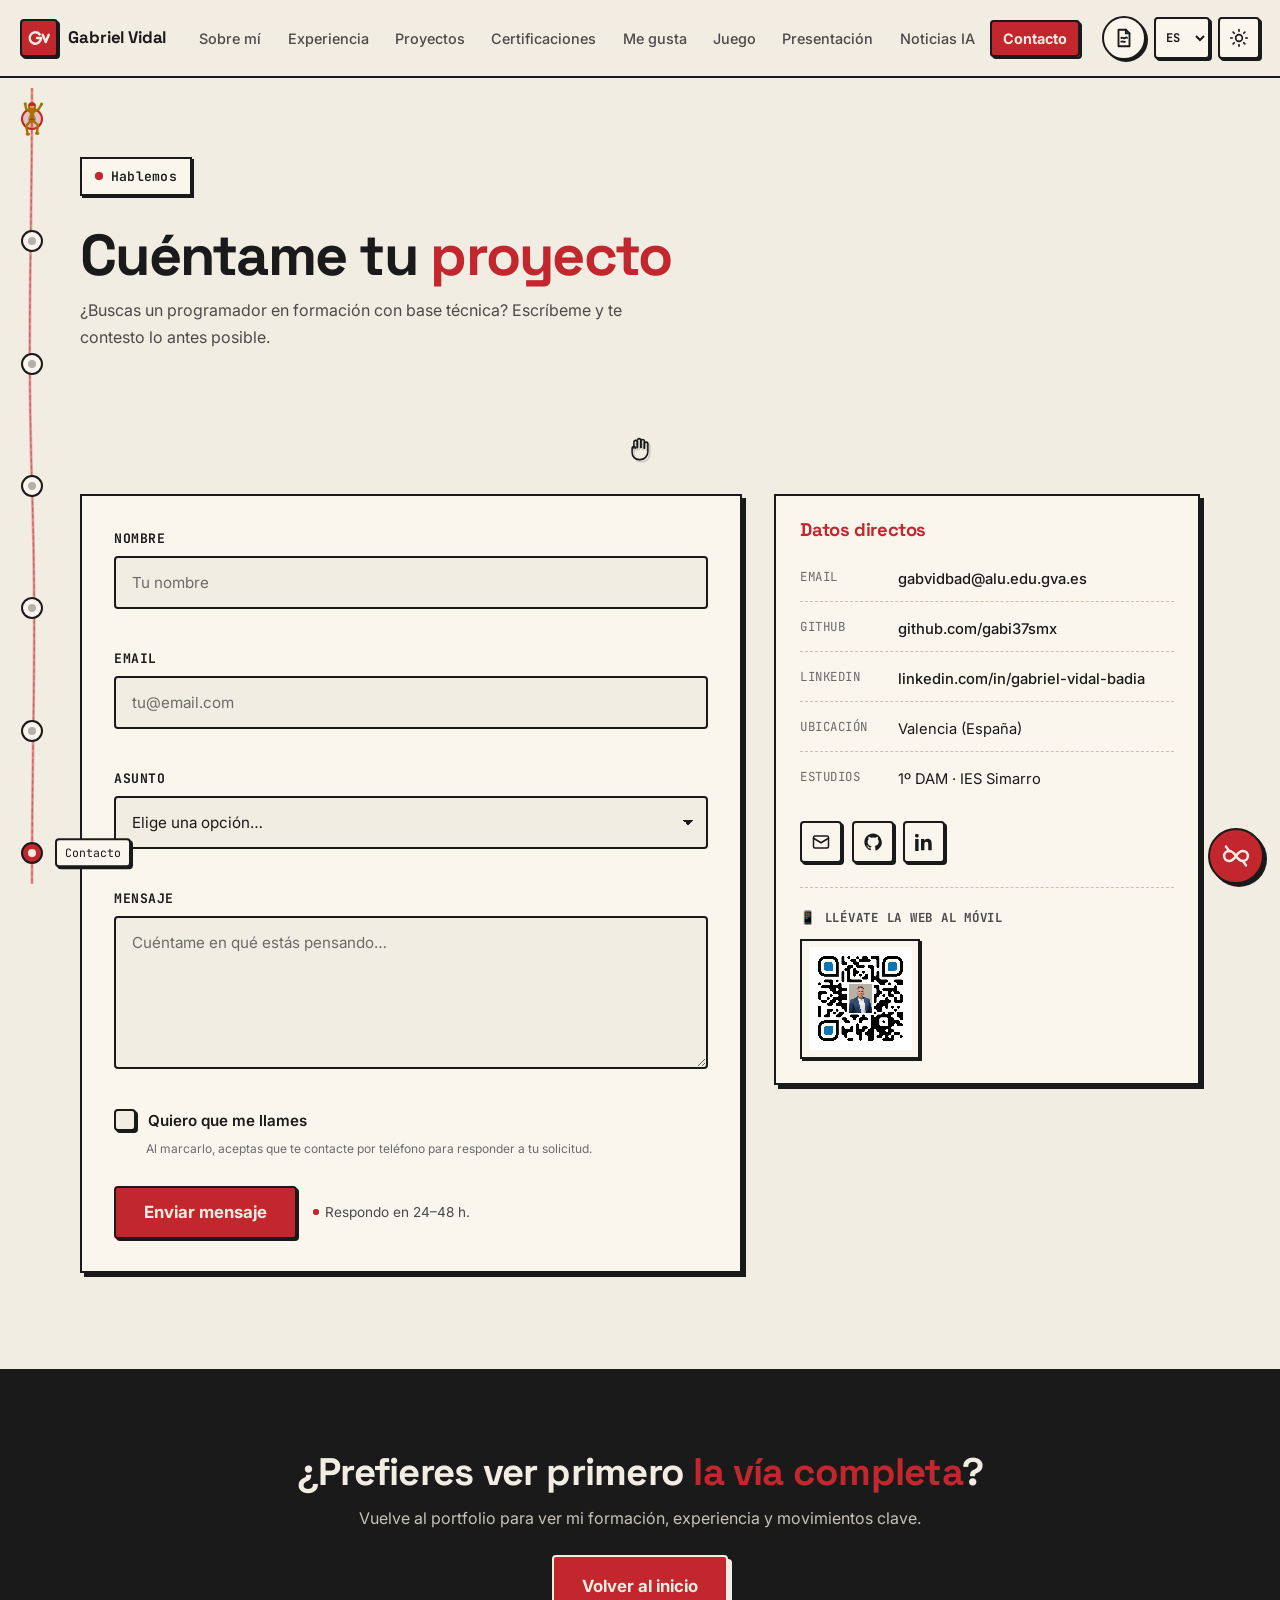
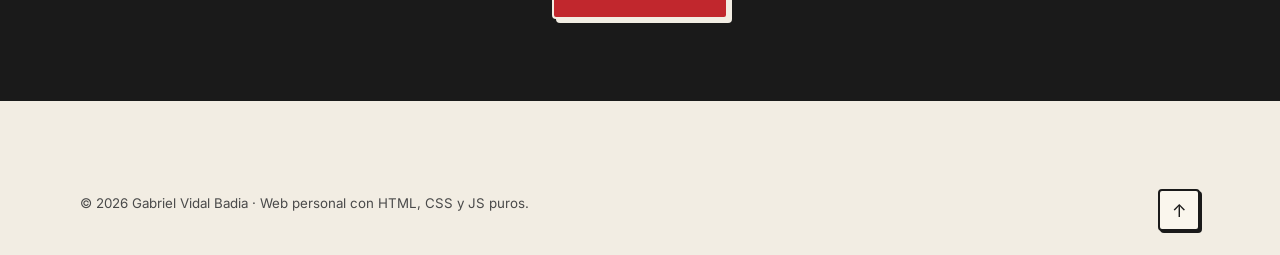
==== commit 8f63e3f0: "refactor: separa el juego en juego.html y mejora la portada móvil" ====
--- a/contacto.html
+++ b/contacto.html
@@ -2,7 +2,7 @@
 <html lang="es" data-theme="light" data-skin="topo">
 <head>
   <meta charset="UTF-8" />
-  <meta name="viewport" content="width=device-width, initial-scale=1.0" />
+  <meta name="viewport" content="width=device-width, initial-scale=1.0, viewport-fit=cover" />
   <meta name="theme-color" content="#f2ede3" id="metaTheme" />
 
   <script>
@@ -18,9 +18,10 @@
     /* Skin (estilo visual): se aplica antes de pintar para evitar parpadeos, igual que el tema claro/oscuro */
     (function () {
       var d = document.documentElement, s = "topo";
-      try { var v = localStorage.getItem("skin"); if (v === "omarchy" || v === "minecraft") s = v; } catch (e) {}
+      try { var v = localStorage.getItem("skin"); if (v === "omarchy" || v === "minecraft" || v === "matrix") s = v; } catch (e) {}
       d.setAttribute("data-skin", s);
-      var f = { omarchy: "family=Sora:wght@600;700", minecraft: "family=Press+Start+2P&family=VT323" }[s];
+      try { var ot = localStorage.getItem("omarchy-theme"); if (ot && /^[a-z-]+$/.test(ot)) d.setAttribute("data-omarchy-theme", ot); } catch (e) {}
+      var f = { minecraft: "family=Press+Start+2P&family=VT323" }[s];
       if (f) {
         var l = document.createElement("link");
         l.rel = "stylesheet";
@@ -67,6 +68,7 @@
       <li><a href="proyectos.html" class="climb-hold" data-section="proyectos" aria-label="Ir a Proyectos"><span class="climb-hold__label">Proyectos</span></a></li>
       <li><a href="index.html#certs"    class="climb-hold" data-section="certs"    aria-label="Ir a Certificaciones"><span class="climb-hold__label">Certificaciones</span></a></li>
       <li><a href="index.html#gusta"    class="climb-hold" data-section="gusta"    aria-label="Ir a Me gusta"><span class="climb-hold__label">Me gusta</span></a></li>
+      <li><a href="juego.html" class="climb-hold" data-section="juego" aria-label="Ir a Juego"><span class="climb-hold__label">Juego</span></a></li>
       <li><a href="contacto.html"       class="climb-hold is-active" data-section="contacto" aria-label="Contacto"><span class="climb-hold__label">Contacto</span></a></li>
     </ul>
   </aside>
@@ -87,6 +89,7 @@
           <li><a href="proyectos.html" class="nav-link">Proyectos</a></li>
           <li><a href="index.html#certs" class="nav-link">Certificaciones</a></li>
           <li><a href="index.html#gusta" class="nav-link">Me gusta</a></li>
+          <li><a href="juego.html" class="nav-link">Juego</a></li>
           <li><a href="presentacion.html" class="nav-link">Presentación</a></li>
           <li><a href="noticias.html" class="nav-link">Noticias IA</a></li>
           <li><a href="contacto.html" class="nav-link nav-cta" aria-current="page">Contacto</a></li>
@@ -97,8 +100,9 @@
         <div class="skin-picker" id="skinPicker">
           <button type="button" class="skin-picker__btn" id="skinPickerBtn" aria-label="Cambiar estilo visual" title="Cambiar estilo visual" aria-haspopup="true" aria-expanded="false" aria-controls="skinWheel">
             <svg class="skin-ico skin-ico--topo" viewBox="0 0 24 24" fill="none" stroke="currentColor" stroke-width="2" stroke-linecap="round" stroke-linejoin="round" aria-hidden="true" focusable="false"><path d="M6 3h8l4 4v14H6z"/><path d="M14 3v4h4"/><path d="M9 12c1.4-1.2 2.6 1.2 4 0s2-.6 2.4-.2M9 16c1.4-1.2 2.6 1.2 4 0"/></svg>
-            <svg class="skin-ico skin-ico--omarchy" viewBox="0 0 24 24" fill="none" stroke="currentColor" stroke-width="2" stroke-linecap="round" stroke-linejoin="round" aria-hidden="true" focusable="false"><rect x="3" y="5" width="18" height="14" rx="4"/><path d="M3 10h18"/><circle cx="7" cy="7.6" r=".7" fill="currentColor" stroke="none"/><circle cx="10" cy="7.6" r=".7" fill="currentColor" stroke="none"/></svg>
+            <svg class="skin-ico skin-ico--omarchy" viewBox="0 0 24 24" fill="none" stroke="currentColor" stroke-width="2" stroke-linecap="round" stroke-linejoin="round" aria-hidden="true" focusable="false"><rect x="3" y="4" width="8" height="16" rx="1.5"/><rect x="13" y="4" width="8" height="7" rx="1.5"/><rect x="13" y="13" width="8" height="7" rx="1.5"/></svg>
             <svg class="skin-ico skin-ico--minecraft" viewBox="0 0 24 24" fill="none" stroke="currentColor" stroke-width="2" stroke-linecap="round" stroke-linejoin="round" aria-hidden="true" focusable="false"><path d="M12 3l8 4.5v9L12 21l-8-4.5v-9z"/><path d="M12 12l8-4.5M12 12L4 7.5M12 12v9"/></svg>
+            <svg class="skin-ico skin-ico--matrix" viewBox="0 0 24 24" fill="none" stroke="currentColor" stroke-width="2" stroke-linecap="round" stroke-linejoin="round" aria-hidden="true" focusable="false"><path d="M5 7l5 5-5 5"/><path d="M13 17h6"/></svg>
           </button>
           <div class="skin-picker__wheel" id="skinWheel" role="radiogroup" aria-label="Estilo visual"></div>
         </div>
@@ -107,6 +111,19 @@
           <option value="val">VA</option>
           <option value="en">EN</option>
         </select>
+        <button class="sound-toggle" id="soundToggle" type="button"
+                aria-label="Activar sonidos" aria-pressed="false" hidden>
+          <svg class="icon icon-sound-off" viewBox="0 0 24 24" fill="none" stroke="currentColor" stroke-width="2" stroke-linecap="round" stroke-linejoin="round" aria-hidden="true">
+            <path d="M11 5 6 9H2v6h4l5 4z"/>
+            <line x1="22" y1="9" x2="16" y2="15"/>
+            <line x1="16" y1="9" x2="22" y2="15"/>
+          </svg>
+          <svg class="icon icon-sound-on" viewBox="0 0 24 24" fill="none" stroke="currentColor" stroke-width="2" stroke-linecap="round" stroke-linejoin="round" aria-hidden="true">
+            <path d="M11 5 6 9H2v6h4l5 4z"/>
+            <path d="M15.54 8.46a5 5 0 0 1 0 7.07"/>
+            <path d="M19.07 4.93a10 10 0 0 1 0 14.14"/>
+          </svg>
+        </button>
         <button id="themeToggle" class="theme-toggle" aria-label="Cambiar a modo oscuro" aria-pressed="false" title="Cambiar tema">
           <svg class="icon icon-sun" viewBox="0 0 24 24" fill="none" stroke="currentColor" stroke-width="2" stroke-linecap="round" stroke-linejoin="round" aria-hidden="true">
             <circle cx="12" cy="12" r="4"/><path d="M12 2v2M12 20v2M4.93 4.93l1.41 1.41M17.66 17.66l1.41 1.41M2 12h2M20 12h2M4.93 19.07l1.41-1.41M17.66 6.34l1.41-1.41"/>
@@ -277,6 +294,9 @@
   <script src="language.js"></script>
   <script src="script.js"></script>
   <script src="skin-picker.js" defer></script>
+  <script src="matrix-effects.js" defer></script>
+  <script src="omarchy-effects.js" defer></script>
+  <script src="easter-eggs.js" defer></script>
   <script src="escalador.js" defer></script>
   <script src="chatbot.js" defer></script>
 </body>
--- a/style.css
+++ b/style.css
@@ -5,6 +5,21 @@
    ============================================================ */
 
 /* ---- Variables de diseño ---- */
+/* ---- Monocraft · fuente Minecraft con soporte español ---- */
+@font-face {
+  font-family: 'Monocraft';
+  src: url('fonts/Monocraft.ttf') format('truetype');
+  font-weight: 400;
+  font-style: normal;
+  font-display: swap;
+}
+@font-face {
+  font-family: 'Monocraft';
+  src: url('fonts/Monocraft-Bold.ttf') format('truetype');
+  font-weight: 700;
+  font-style: normal;
+  font-display: swap;
+}
 :root {
   --radius: 4px;
   --radius-sm: 4px;
@@ -1829,6 +1844,86 @@
   font-family: var(--mono);
   grid-column: 1 / -1;
 }
+
+/* ---------- Noticias IA por temas ----------
+   Las tarjetas de tema son .news-item + .news-topic, los botones son .btn y .filter-btn:
+   cada skin ya los pinta. Aquí solo va la disposición (con variables, válida para todos). */
+.news-pick {
+  margin: 0 0 1rem;
+  font-family: var(--mono);
+  font-size: .85rem;
+  color: var(--muted);
+}
+.news-topics {
+  list-style: none;
+  margin: 0;
+  padding: 0;
+  display: grid;
+  gap: 1rem;
+  grid-template-columns: repeat(auto-fill, minmax(230px, 1fr));
+}
+.news-topics > li { margin: 0; }
+.news-topic {
+  width: 100%;
+  height: 100%;
+  display: flex;
+  flex-direction: column;
+  align-items: flex-start;
+  gap: .6rem;
+  text-align: left;
+  font: inherit;
+  color: var(--text);
+  cursor: pointer;
+}
+.news-topic .news-title { margin: 0; }
+.news-topic__icon { font-size: 1.9rem; line-height: 1; }
+.news-topic:focus-visible { outline: 3px solid var(--accent); outline-offset: 3px; }
+
+.news-topbar {
+  display: flex;
+  flex-wrap: wrap;
+  align-items: center;
+  gap: .75rem 1.25rem;
+  margin-bottom: 1.25rem;
+}
+.news-topic-title {
+  margin: 0;
+  display: flex;
+  flex-wrap: wrap;
+  align-items: center;
+  gap: .4rem;
+  font-size: clamp(1.2rem, 2.4vw, 1.7rem);
+}
+.news-topic-title:focus { outline: none; }
+.news-topic-title:focus-visible { outline: 3px solid var(--accent); outline-offset: 4px; }
+
+.news-meta {
+  display: flex;
+  flex-wrap: wrap;
+  align-items: center;
+  gap: .4rem .6rem;
+}
+a.news-source { text-decoration: none; }
+a.news-source:hover { color: var(--accent); }
+.news-time {
+  font-family: var(--mono);
+  font-size: .72rem;
+  color: var(--muted);
+}
+
+.news-others {
+  margin-top: 2rem;
+  display: flex;
+  flex-wrap: wrap;
+  align-items: center;
+  gap: .5rem;
+}
+.news-others__label {
+  margin-right: .25rem;
+  font-family: var(--mono);
+  font-size: .78rem;
+  color: var(--muted);
+}
 /* ============================================================
    Logo SVG propio (GV): hereda el color del tema con currentColor
    ============================================================ */
@@ -1998,9 +2093,10 @@
 .skin-picker svg { width: 22px; height: 22px; display: block; pointer-events: none; }
 /* En el botón solo se ve el icono del skin activo (sin JS y sin parpadeo) */
 .skin-picker__btn .skin-ico { display: none; }
-:root:not([data-skin="omarchy"]):not([data-skin="minecraft"]) .skin-picker__btn .skin-ico--topo,
+:root:not([data-skin="omarchy"]):not([data-skin="minecraft"]):not([data-skin="matrix"]) .skin-picker__btn .skin-ico--topo,
 :root[data-skin="omarchy"] .skin-picker__btn .skin-ico--omarchy,
 :root[data-skin="minecraft"] .skin-picker__btn .skin-ico--minecraft { display: block; }
+:root[data-skin="matrix"] .skin-picker__btn .skin-ico--matrix { display: block; }
 
 .skin-picker__wheel {
   position: absolute; top: 0; left: 0; width: 44px; height: 44px; z-index: 5;
@@ -2029,39 +2125,2446 @@
   .skin-picker__btn, .skin-picker__opt, .skin-picker__wheel { transition: none; }
 }
 
-/* ============================ SKIN · OMARCHY ============================ */
-/* Moderno tipo sistema operativo actual: azul eléctrico, formas muy redondeadas, sombras suaves */
-:root[data-skin="omarchy"] {
-  --radius: 20px; --radius-sm: 12px;
+/* ============================================================================
+   BLOQUE B · OMARCHY · CASOS ESPECIALES
+   ----------------------------------------------------------------------------
+   Overrides de componentes que:
+   · viven en style.css pero necesitan remate (.climb-*, .news-*, .weather-*,
+     .github-activity__*, .climbing-links__*), o
+   · viven inyectados en juego.js / chatbot.js (.arcade__*, .cordada-*) y se
+     sobrescriben desde aquí con especificidad (0,3,0) > (0,1,0) sin tocar JS.
+   Todo bajo :root[data-skin="omarchy"]. Topo intacto.
+   ============================================================================ */
+
+/* ---------------------------------------------------------------------------
+   1. JUEGO "VÍA DE BLOQUES" · .arcade__*
+   --------------------------------------------------------------------------- */
+:root[data-skin="omarchy"] .arcade__screen {
+  border-radius: var(--radius);
+  border: 1px solid var(--line);
+  box-shadow: var(--shadow-sm);
+}
+
+:root[data-skin="omarchy"] .arcade__overlay {
+  border-radius: var(--radius);
+  background: rgba(15, 23, 42, .85);
+  color: #f1f5f9;
+  box-shadow: none;
+}
+:root[data-skin="omarchy"][data-theme="dark"] .arcade__overlay {
+  background: rgba(11, 15, 23, .85);
+}
+
+:root[data-skin="omarchy"] .arcade__overlay-title {
+  font-family: var(--display);
+  font-weight: 600;
+  color: #f1f5f9;
+}
+
+:root[data-skin="omarchy"] .arcade__overlay-text {
+  color: rgba(241, 245, 249, .78);
+  font-family: var(--font);
+}
+
+:root[data-skin="omarchy"] .arcade__toast {
+  border-radius: 999px;
+  background: var(--accent);
+  color: var(--on-accent);
+  border: 1px solid var(--line);
+  box-shadow: var(--shadow-sm);
+  font-family: var(--mono);
+}
+
+:root[data-skin="omarchy"] .arcade__stats {
+  gap: .5rem;
+}
+
+:root[data-skin="omarchy"] .arcade__stat {
+  border-radius: var(--radius-sm);
+  border: 1px solid var(--line);
+  background: var(--surface);
+  box-shadow: var(--shadow-sm);
+  padding: .6rem .8rem;
+}
+
+:root[data-skin="omarchy"] .arcade__stat dt {
+  color: var(--muted);
+  font-family: var(--mono);
+  font-size: .72rem;
+  text-transform: uppercase;
+  letter-spacing: .04em;
+}
+
+:root[data-skin="omarchy"] .arcade__stat dd {
+  font-family: var(--display);
+  color: var(--text);
+  font-size: 1.5rem;
+  font-weight: 600;
+  margin: 0;
+  line-height: 1.1;
+}
+
+:root[data-skin="omarchy"] .arcade__stats-row {
+  display: flex;
+  align-items: center;
+  gap: .5rem;
+  flex-wrap: wrap;
+}
+
+:root[data-skin="omarchy"] .arcade__restart {
+  border-radius: 50%;
+  border: 1px solid var(--line);
+  background: var(--surface);
+  box-shadow: var(--shadow-sm);
+  color: var(--text);
+  transition: color .2s var(--ease), transform .15s var(--ease), box-shadow .15s var(--ease);
+}
+:root[data-skin="omarchy"] .arcade__restart:hover {
+  color: var(--accent);
+  transform: translateY(-1px);
+  box-shadow: var(--shadow);
+}
+
+:root[data-skin="omarchy"] .arcade__next {
+  border-radius: var(--radius-sm);
+  border: 1px solid var(--line);
+  background: var(--surface);
+  padding: .5rem;
+}
+
+:root[data-skin="omarchy"] .arcade__next canvas {
+  border-radius: var(--radius-sm);
+  border: 1px solid var(--line);
+  display: block;
+}
+
+:root[data-skin="omarchy"] .arcade__pad {
+  gap: .4rem;
+}
+
+:root[data-skin="omarchy"] .arcade__btn {
+  border-radius: var(--radius-sm);
+  border: 1px solid var(--line);
+  background: var(--surface);
+  color: var(--text);
+  box-shadow: var(--shadow-sm);
+  transition: transform .15s var(--ease), box-shadow .15s var(--ease), color .2s var(--ease);
+}
+:root[data-skin="omarchy"] .arcade__btn:hover {
+  transform: translateY(-1px);
+  box-shadow: var(--shadow);
+  color: var(--accent);
+}
+:root[data-skin="omarchy"] .arcade__btn:active {
+  transform: translateY(0);
+  box-shadow: var(--shadow-sm);
+}
+
+:root[data-skin="omarchy"] .arcade__keys {
+  color: var(--muted);
+  font-family: var(--mono);
+  font-size: .8rem;
+}
+
+/* ---------------------------------------------------------------------------
+   2. CHATBOT "CORDADA" · .cordada-*
+   --------------------------------------------------------------------------- */
+:root[data-skin="omarchy"] .cordada-burbuja {
+  width: 56px;
+  height: 56px;
+  border-radius: 50%;
+  background: var(--accent);
+  color: var(--on-accent);
+  border: 1px solid var(--line);
+  box-shadow: var(--shadow-sm);
+  transition: transform .15s var(--ease), box-shadow .15s var(--ease);
+}
+:root[data-skin="omarchy"] .cordada-burbuja:hover {
+  transform: translateY(-2px);
+  box-shadow: var(--shadow);
+}
+
+:root[data-skin="omarchy"] .cordada-panel {
+  border-radius: var(--radius);
+  border: 1px solid var(--line);
+  background: var(--surface);
+  box-shadow: var(--shadow);
+  overflow: hidden;
+}
+
+:root[data-skin="omarchy"] .cordada-cabecera {
+  border-bottom: 1px solid var(--line);
+  background: var(--surface-2);
+  padding: 1rem;
+}
+
+:root[data-skin="omarchy"] .cordada-titulo {
+  font-family: var(--display);
+  font-weight: 600;
+  color: var(--text);
+}
+
+:root[data-skin="omarchy"] .cordada-cerrar {
+  width: 32px;
+  height: 32px;
+  border-radius: 50%;
+  background: var(--surface-2);
+  color: var(--muted);
+  border: 1px solid var(--line);
+  display: grid;
+  place-items: center;
+  transition: color .2s var(--ease);
+}
+:root[data-skin="omarchy"] .cordada-cerrar:hover { color: var(--accent); }
+
+:root[data-skin="omarchy"] .cordada-msg {
+  padding: .75rem 1rem;
+  border-radius: 18px;
+  font-size: .95rem;
+  max-width: 85%;
+  box-shadow: var(--shadow-sm);
+}
+
+:root[data-skin="omarchy"] .cordada-msg--bot {
+  background: var(--surface-2);
+  color: var(--text);
+  border-bottom-left-radius: 4px;
+}
+
+:root[data-skin="omarchy"] .cordada-msg--usuario {
+  background: var(--accent);
+  color: var(--on-accent);
+  border-bottom-right-radius: 4px;
+  margin-left: auto;
+}
+
+:root[data-skin="omarchy"] .cordada-escribiendo {
+  display: inline-flex;
+  gap: .25rem;
+  align-items: center;
+}
+
+:root[data-skin="omarchy"] .cordada-punto {
+  width: 7px;
+  height: 7px;
+  border-radius: 50%;
+  background: var(--muted);
+  animation: cordada-fade 1.2s infinite ease-in-out;
+}
+:root[data-skin="omarchy"] .cordada-punto:nth-child(2) { animation-delay: .15s; }
+:root[data-skin="omarchy"] .cordada-punto:nth-child(3) { animation-delay: .3s; }
+
+@keyframes cordada-fade {
+  0%, 80%, 100% { opacity: .3; transform: translateY(0); }
+  40%           { opacity: 1;  transform: translateY(-3px); }
+}
+
+:root[data-skin="omarchy"] .cordada-chips { display: none; }
+:root[data-skin="omarchy"] .cordada-chips.cordada-visibles { display: flex; flex-wrap: wrap; gap: .4rem; }
+
+:root[data-skin="omarchy"] .cordada-chip {
+  border-radius: 999px;
+  padding: .4rem .9rem;
+  background: var(--surface-2);
+  border: 1px solid var(--line);
+  font-family: var(--mono);
+  font-size: .78rem;
+  color: var(--text);
+  transition: background .2s var(--ease), color .2s var(--ease);
+}
+:root[data-skin="omarchy"] .cordada-chip:hover {
+  background: var(--accent);
+  color: var(--on-accent);
+}
+
+:root[data-skin="omarchy"] .cordada-entrada {
+  border-top: 1px solid var(--line);
+  background: var(--surface);
+  padding: .75rem;
+  gap: .5rem;
+}
+
+:root[data-skin="omarchy"] .cordada-campo {
+  background: var(--surface-2);
+  border: 1px solid var(--line);
+  border-radius: var(--radius-sm);
+  padding: .65rem .9rem;
+  color: var(--text);
+  font-family: var(--font);
+  transition: box-shadow .15s var(--ease), border-color .15s var(--ease);
+}
+:root[data-skin="omarchy"] .cordada-campo:focus {
+  outline: none;
+  box-shadow: 0 0 0 3px rgba(var(--accent-rgb), .15);
+  border-color: var(--accent);
+}
+
+:root[data-skin="omarchy"] .cordada-enviar {
+  border-radius: 999px;
+  background: var(--accent);
+  color: var(--on-accent);
+  border: 1px solid var(--line);
+  padding: .6rem 1rem;
+  transition: transform .15s var(--ease), box-shadow .15s var(--ease);
+}
+:root[data-skin="omarchy"] .cordada-enviar:hover {
+  transform: translateY(-1px);
+  box-shadow: var(--shadow-sm);
+}
+
+/* ---------------------------------------------------------------------------
+   3. BARRA LATERAL DE ESCALADA · .climb-*
+   --------------------------------------------------------------------------- */
+:root[data-skin="omarchy"] .climb-rail::before {
+  content: "";
+  position: absolute;
+  top: 0;
+  bottom: 0;
+  left: 50%;
+  width: 2px;
+  transform: translateX(-50%);
+  background: var(--line);
+}
+
+:root[data-skin="omarchy"] .climb-rope { display: none; }
+
+:root[data-skin="omarchy"] .climb-hold {
+  width: 8px;
+  height: 8px;
+  border-radius: 50%;
+  background: var(--muted-2);
+  border: none;
+  box-shadow: none;
+  transition: width .2s var(--ease), height .2s var(--ease),
+              background .2s var(--ease), box-shadow .2s var(--ease);
+}
+:root[data-skin="omarchy"] .climb-hold::before { display: none; }
+
+:root[data-skin="omarchy"] .climb-hold:hover {
+  transform: none;
+  background: var(--accent);
+}
+
+:root[data-skin="omarchy"] .climb-hold.is-active {
+  width: 12px;
+  height: 12px;
+  background: var(--accent);
+  box-shadow: 0 0 0 4px rgba(var(--accent-rgb), .18);
+}
+
+:root[data-skin="omarchy"] .climb-hold.is-passed {
+  background: rgba(var(--accent-rgb), .35);
+}
+
+:root[data-skin="omarchy"] .climb-hold__label {
+  background: var(--text);
+  color: var(--bg);
+  border: none;
+  border-radius: var(--radius-sm);
+  font-family: var(--mono);
+  font-size: .72rem;
+  padding: .2rem .5rem;
+  box-shadow: var(--shadow-sm);
+}
+
+:root[data-skin="omarchy"] .climb-climber {
+  width: 12px;
+  height: 12px;
+  border-radius: 50%;
+  background: var(--accent);
+  box-shadow:
+    0 0 12px rgba(var(--accent-rgb), .55),
+    0 0 0 2px rgba(var(--accent-rgb), .25);
+  transform: translate(-50%, -50%);
+  transition: transform .2s linear;
+}
+
+:root[data-skin="omarchy"] .climb-climber svg { display: none; }
+
+/* ---------------------------------------------------------------------------
+   4. NOTICIAS IA · .news-*
+   --------------------------------------------------------------------------- */
+:root[data-skin="omarchy"] .news-item {
+  padding: 1.25rem;
+  border-radius: 16px;
+  transition: transform .25s cubic-bezier(.4, 0, .2, 1),
+              box-shadow .25s cubic-bezier(.4, 0, .2, 1);
+}
+:root[data-skin="omarchy"] .news-item:hover {
+  transform: translateY(-2px);
+  box-shadow: 0 8px 24px rgba(0, 0, 0, .08);
+}
+:root[data-skin="omarchy"][data-theme="dark"] .news-item:hover {
+  box-shadow: 0 8px 24px rgba(0, 0, 0, .5);
+}
+
+:root[data-skin="omarchy"] .news-link {
+  text-decoration: none;
+  color: inherit;
+  display: block;
+  border-radius: var(--radius-sm);
+}
+:root[data-skin="omarchy"] .news-link:focus-visible {
+  outline: 3px solid rgba(var(--accent-rgb), .5);
+  outline-offset: 3px;
+}
+
+:root[data-skin="omarchy"] .news-title {
+  font-family: var(--display);
+  font-weight: 600;
+  font-size: 1.05rem;
+  color: var(--text);
+  margin: 0 0 .75rem;
+  transition: color .2s var(--ease);
+}
+:root[data-skin="omarchy"] .news-title:hover { color: var(--accent); }
+
+:root[data-skin="omarchy"] .news-source {
+  border-radius: 999px;
+  background: var(--surface-2);
+  color: var(--muted);
+  font-family: var(--mono);
+  font-size: .72rem;
+  text-transform: uppercase;
+  padding: .2rem .6rem;
+  border: none;
+  display: inline-block;
+}
+
+:root[data-skin="omarchy"] :is(.news-loading, .news-empty) {
+  font-family: var(--mono);
+  color: var(--muted);
+  font-style: italic;
+  text-align: center;
+  padding: 2rem;
+}
+
+/* ---------------------------------------------------------------------------
+   5. WIDGET DEL TIEMPO · .weather-widget__*
+   --------------------------------------------------------------------------- */
+:root[data-skin="omarchy"] .weather-widget {
+  padding: 1.5rem;
+}
+
+:root[data-skin="omarchy"] .weather-widget__head {
+  border-bottom: 1px solid var(--line);
+}
+
+:root[data-skin="omarchy"] .weather-widget__icon {
+  width: 56px;
+  height: 56px;
+  display: grid;
+  place-items: center;
+  border-radius: 50%;
+  background: var(--surface-2);
+  font-size: 1.75rem;
+  flex: none;
+}
+
+:root[data-skin="omarchy"] .weather-widget__temp {
+  font-family: var(--display);
+  font-weight: 600;
+  font-size: 2.5rem;
+  color: var(--accent);
+}
+
+:root[data-skin="omarchy"] .weather-widget__city {
+  font-family: var(--mono);
+  font-size: .8rem;
+  text-transform: uppercase;
+  color: var(--muted);
+  letter-spacing: .05em;
+}
+
+:root[data-skin="omarchy"] .weather-widget__meta li {
+  border-bottom: 1px solid var(--line);
+}
+
+:root[data-skin="omarchy"] .weather-widget__search-button {
+  width: 40px;
+  flex: 0 0 40px;
+  border-radius: 50%;
+  border: none;
+  box-shadow: var(--shadow-sm);
+}
+
+:root[data-skin="omarchy"] .weather-widget__verdict {
+  border-radius: 999px;
+  background: var(--surface-2);
+  color: var(--text);
+  font-family: var(--mono);
+  font-size: .82rem;
+  border: none;
+  padding: .5rem .9rem;
+}
+:root[data-skin="omarchy"] .weather-widget__verdict.is-good {
+  background: #10b981;
+  color: #ffffff;
+}
+:root[data-skin="omarchy"] .weather-widget__verdict.is-bad {
+  background: #f59e0b;
+  color: #ffffff;
+}
+:root[data-skin="omarchy"][data-theme="dark"] .weather-widget__verdict.is-good {
+  background: #10b981;
+  color: #ffffff;
+}
+:root[data-skin="omarchy"][data-theme="dark"] .weather-widget__verdict.is-bad {
+  background: #f59e0b;
+  color: #ffffff;
+}
+
+/* ---------------------------------------------------------------------------
+   6. WIDGET GITHUB · .github-activity__*
+   --------------------------------------------------------------------------- */
+:root[data-skin="omarchy"] .github-activity {
+  border-top: 1px solid var(--line);
+  padding-top: 1.5rem;
+}
+
+:root[data-skin="omarchy"] .github-activity__card {
+  border-radius: 12px;
+  padding: 1rem;
+  transition: transform .2s var(--ease), box-shadow .2s var(--ease);
+}
+:root[data-skin="omarchy"] .github-activity__card:hover {
+  transform: translateY(-2px);
+  box-shadow: 0 8px 24px rgba(0, 0, 0, .08);
+}
+:root[data-skin="omarchy"][data-theme="dark"] .github-activity__card:hover {
+  box-shadow: 0 8px 24px rgba(0, 0, 0, .5);
+}
+
+:root[data-skin="omarchy"] .github-activity__name {
+  font-family: var(--mono);
+  font-weight: 700;
+  font-size: .9rem;
+  color: var(--text);
+}
+
+:root[data-skin="omarchy"] .github-activity__desc {
+  font-family: var(--font);
+  font-size: .85rem;
+  color: var(--muted);
+}
+
+:root[data-skin="omarchy"] .github-activity__meta {
+  font-family: var(--mono);
+  font-size: .72rem;
+  color: var(--muted-2);
+}
+
+/* ---------------------------------------------------------------------------
+   7. ZONAS DE ESCALADA · .climbing-links__*
+   --------------------------------------------------------------------------- */
+:root[data-skin="omarchy"] .climbing-links__zone {
+  border-radius: var(--radius-sm);
+  padding: .6rem .85rem;
+}
+
+:root[data-skin="omarchy"] .climbing-links__icon {
+  border-radius: var(--radius-sm);
+  box-shadow: var(--shadow-sm);
+  transition: transform .15s var(--ease), box-shadow .15s var(--ease);
+}
+:root[data-skin="omarchy"] .climbing-links__icon:hover {
+  transform: translateY(-1px);
+  box-shadow: var(--shadow);
+}
+
+:root[data-skin="omarchy"] .climbing-links__item {
+  border-radius: 999px;
+  padding: .55rem .85rem;
+  transition: background .2s var(--ease), color .2s var(--ease), transform .15s var(--ease);
+}
+:root[data-skin="omarchy"] .climbing-links__item:hover {
+  background: var(--accent);
+  color: var(--on-accent);
+  transform: translateY(-1px);
+}
+
+/* ---------------------------------------------------------------------------
+   8. prefers-reduced-motion · todo lo nuevo del Bloque B
+   --------------------------------------------------------------------------- */
+@media (prefers-reduced-motion: reduce) {
+  :root[data-skin="omarchy"] .arcade__restart,
+  :root[data-skin="omarchy"] .arcade__btn,
+  :root[data-skin="omarchy"] .cordada-burbuja,
+  :root[data-skin="omarchy"] .cordada-cerrar,
+  :root[data-skin="omarchy"] .cordada-chip,
+  :root[data-skin="omarchy"] .cordada-campo,
+  :root[data-skin="omarchy"] .cordada-enviar,
+  :root[data-skin="omarchy"] .climb-hold,
+  :root[data-skin="omarchy"] .climb-climber,
+  :root[data-skin="omarchy"] .news-item,
+  :root[data-skin="omarchy"] .news-title,
+  :root[data-skin="omarchy"] .github-activity__card,
+  :root[data-skin="omarchy"] .climbing-links__icon,
+  :root[data-skin="omarchy"] .climbing-links__item {
+    transition: none;
+  }
+  :root[data-skin="omarchy"] .cordada-punto { animation: none; }
+  :root[data-skin="omarchy"] :is(
+    .arcade__btn:hover,
+    .arcade__btn:active,
+    .arcade__restart:hover,
+    .cordada-burbuja:hover,
+    .cordada-enviar:hover,
+    .news-item:hover,
+    .github-activity__card:hover,
+    .climbing-links__icon:hover,
+    .climbing-links__item:hover
+  ) { transform: none; }
+}
+
+/* ============================================================================
+   SKIN · MINECRAFT · BLOQUE CONSOLIDADO (v2)
+   ----------------------------------------------------------------------------
+   Un único bloque limpio. Sustituye a:
+     · variables Minecraft (light + dark)
+     · BLOQUE C1 (bisel + texturas + slots)
+     · BLOQUE C2 (Steve, torre, slots, stats)
+     · todos los fixes apilados (terminal, paleta Prismarine, nav, stats…)
+   Todo va bajo :root[data-skin="minecraft"]. Topo y Omarchy intactos.
+   ============================================================================ */
+
+/* ---------------------------------------------------------------------------
+   1 · VARIABLES
+   --------------------------------------------------------------------------- */
+:root[data-skin="minecraft"] {
+  font-size: 112.5%;
+  --radius: 0; --radius-sm: 0;
+  --font: "VT323", "Courier New", monospace;
+  --display: "Monocraft", "Courier New", monospace;
+  --mono: "VT323", "Courier New", monospace;
+
+  /* Light · Cabaña acuática (Prismarine / Copper / Sea Lantern) */
+  --bg:        #62A292;
+  --bg-soft:   #63AC9E;
+  --surface:   #ACC8BF;
+  --surface-2: #A0BFB5;
+  --panel-soft: rgba(26,26,26,.08);
+  --text:      #F4FBF8;
+  --muted:     #DCE9E4;
+  --muted-2:   #B8CFC7;
+  --line:      #345C4C;
+  --accent:    #345C4C;
+  --accent-2:  #52A385;
+  --accent-3:  #ACC8BF;
+  --accent-rgb: 52, 92, 76;
+  --accent-2-rgb: 82, 163, 133;
+  --on-accent: #F4FBF8;
+
+  --grid-line: rgba(26,26,26,.08);
+  --header-bg: rgba(98,162,146,.92);
+  --header-bg-scrolled: rgba(98,162,146,.98);
+
+  --shadow-sm: 2px 2px 0 #1a1a1a;
+  --shadow:    4px 4px 0 #1a1a1a;
+  --logo-shadow: 2px 2px 0 #1a1a1a;
+  --btn-primary-shadow: 3px 3px 0 #1a1a1a;
+  --btn-primary-shadow-hover: 5px 5px 0 #1a1a1a;
+  --card-glow: transparent;
+  --timeline-dot-ring: rgba(52,92,76,.25);
+  --color-scheme: light;
+
+  /* Bisel GUI Minecraft */
+  --mc-btn-bg:      #8b8b8b;
+  --mc-btn-bg-hover:#7a7a7a;
+  --mc-bevel-light: #b8b8b8;
+  --mc-bevel-dark:  #5a5a5a;
+  --mc-border-outer:#1a1a1a;
+  --mc-slot-bg:     #c6c6c6;
+
+  /* Colores puntuales del skin */
+  --mc-lava:   #FF8A1F;   /* naranja Lava (acento fuerte sobre fondo) */
+  --mc-red:    #8a1f14;   /* cuerda Redstone en light */
+  --mc-green:  #0E4F30;   /* verde musgo para terminal light */
+  --mc-red-t:  #7A1F14;   /* rojo oscuro terminal light */
+}
+
+:root[data-skin="minecraft"][data-theme="dark"] {
+  --bg:        #373737;
+  --bg-soft:   #2b2b2b;
+  --surface:   #4c4c4c;
+  --surface-2: #5a5a5a;
+  --panel-soft: rgba(233,236,236,.06);
+  --text:      #E9ECEC;
+  --muted:     #B5B5B5;
+  --muted-2:   #8A8A8A;
+  --line:      #1a1a1a;
+  --accent:    #5DECF5;
+  --accent-2:  #52A385;
+  --accent-3:  #F9D67D;
+  --accent-rgb: 93, 236, 245;
+  --accent-2-rgb: 82, 163, 133;
+  --on-accent: #1a1a1a;
+
+  --grid-line: rgba(233,236,236,.06);
+  --header-bg: rgba(26,26,26,.92);
+  --header-bg-scrolled: rgba(26,26,26,.98);
+
+  --shadow-sm: 2px 2px 0 #000;
+  --shadow:    4px 4px 0 #000;
+  --logo-shadow: 2px 2px 0 #000;
+  --btn-primary-shadow: 3px 3px 0 #000;
+  --btn-primary-shadow-hover: 5px 5px 0 #000;
+  --timeline-dot-ring: rgba(93,236,245,.2);
+  --color-scheme: dark;
+
+  --mc-btn-bg:      #4c4c4c;
+  --mc-btn-bg-hover:#5a5a5a;
+  --mc-bevel-light: #6b6b6b;
+  --mc-bevel-dark:  #2a2a2a;
+  --mc-border-outer:#000000;
+  --mc-slot-bg:     #2b2b2b;
+
+  --mc-lava:   #FF8A1F;
+  --mc-red:    #FF8A1F;
+  --mc-green:  #52A385;
+  --mc-red-t:  #FF8A1F;
+}
+
+/* ---------------------------------------------------------------------------
+   2 · BASE · esquinas rectas + tipografía Monocraft
+   --------------------------------------------------------------------------- */
+:root[data-skin="minecraft"] *:not(.skin-picker *) { border-radius: 0; }
+:root[data-skin="minecraft"] :is(h1, h2, h3, h4) {
+  line-height: 1.4; letter-spacing: 0; text-transform: none;
+}
+:root[data-skin="minecraft"] h1 { font-size: clamp(1.4rem, 3.6vw, 2.1rem); }
+:root[data-skin="minecraft"] h2 { font-size: clamp(1.05rem, 2.6vw, 1.6rem); }
+:root[data-skin="minecraft"] h3 { font-size: .95rem; }
+:root[data-skin="minecraft"] h4 { font-size: .85rem; }
+
+:root[data-skin="minecraft"] .logo-mark { font-size: .65rem; line-height: 1.3; width: 42px; height: 42px; }
+:root[data-skin="minecraft"] .logo-text { font-size: .85rem; line-height: 1.2; letter-spacing: .02em; }
+:root[data-skin="minecraft"] .hero-title { font-size: clamp(1.56rem, 3.9vw, 3rem); line-height: 1.3; }
+:root[data-skin="minecraft"] .weather-widget__title { font-size: .63rem; line-height: 1.3; }
+:root[data-skin="minecraft"] .weather-widget__temp { font-size: 1.5rem; line-height: 1.3; }
+:root[data-skin="minecraft"] .contact-title,
+:root[data-skin="minecraft"] .projects-title { font-size: clamp(1.32rem, 3vw, 2.16rem); line-height: 1.3; }
+:root[data-skin="minecraft"] .project-card__title { font-size: .75rem; line-height: 1.3; }
+:root[data-skin="minecraft"] .project-preview h3 { font-size: .69rem; line-height: 1.3; }
+:root[data-skin="minecraft"] .news-title { font-size: .63rem; line-height: 1.3; }
+:root[data-skin="minecraft"] .skill-icon__label { font-size: .57rem; line-height: 1.3; }
+
+/* ---------------------------------------------------------------------------
+   3 · TEXTURAS DE FONDO · body + header
+   --------------------------------------------------------------------------- */
+:root[data-skin="minecraft"] body {
+  background-color: var(--bg);
+  background-image: url("data:image/svg+xml,%3Csvg xmlns='http://www.w3.org/2000/svg' width='8' height='8' viewBox='0 0 8 8' shape-rendering='crispEdges'%3E%3Crect width='8' height='8' fill='%2362A292'/%3E%3Crect x='0' y='0' width='1' height='1' fill='%23345C4C' opacity='.22'/%3E%3Crect x='3' y='1' width='1' height='1' fill='%23345C4C' opacity='.18'/%3E%3Crect x='6' y='0' width='1' height='1' fill='%23ACC8BF' opacity='.18'/%3E%3Crect x='1' y='3' width='1' height='1' fill='%23ACC8BF' opacity='.18'/%3E%3Crect x='4' y='4' width='1' height='1' fill='%23345C4C' opacity='.18'/%3E%3Crect x='7' y='5' width='1' height='1' fill='%23345C4C' opacity='.18'/%3E%3Crect x='2' y='6' width='1' height='1' fill='%23ACC8BF' opacity='.18'/%3E%3Crect x='5' y='7' width='1' height='1' fill='%23ACC8BF' opacity='.18'/%3E%3C/svg%3E");
+  background-size: 64px 64px;
+}
+:root[data-skin="minecraft"][data-theme="dark"] body {
+  background-color: var(--bg);
+  background-image: url("data:image/svg+xml,%3Csvg xmlns='http://www.w3.org/2000/svg' width='8' height='8' viewBox='0 0 8 8' shape-rendering='crispEdges'%3E%3Crect width='8' height='8' fill='%23373737'/%3E%3Crect x='0' y='0' width='1' height='1' fill='%23272727' opacity='.55'/%3E%3Crect x='3' y='1' width='1' height='1' fill='%23272727' opacity='.5'/%3E%3Crect x='6' y='0' width='1' height='1' fill='%234a4a4a' opacity='.4'/%3E%3Crect x='1' y='3' width='1' height='1' fill='%234a4a4a' opacity='.4'/%3E%3Crect x='4' y='4' width='1' height='1' fill='%23272727' opacity='.5'/%3E%3Crect x='7' y='5' width='1' height='1' fill='%23272727' opacity='.5'/%3E%3Crect x='2' y='6' width='1' height='1' fill='%234a4a4a' opacity='.4'/%3E%3Crect x='5' y='7' width='1' height='1' fill='%234a4a4a' opacity='.4'/%3E%3C/svg%3E");
+  background-size: 64px 64px;
+}
+
+:root[data-skin="minecraft"] .site-header {
+  border-bottom: 4px solid var(--mc-border-outer);
+  backdrop-filter: none;
+  -webkit-backdrop-filter: none;
+  background-image: url("data:image/svg+xml,%3Csvg xmlns='http://www.w3.org/2000/svg' width='8' height='8' viewBox='0 0 8 8' shape-rendering='crispEdges'%3E%3Crect width='8' height='8' fill='none'/%3E%3Crect x='0' y='0' width='1' height='1' fill='%23000000' opacity='.08'/%3E%3Crect x='4' y='2' width='1' height='1' fill='%23ffffff' opacity='.06'/%3E%3Crect x='2' y='5' width='1' height='1' fill='%23000000' opacity='.08'/%3E%3Crect x='7' y='6' width='1' height='1' fill='%23ffffff' opacity='.06'/%3E%3C/svg%3E");
+  background-size: 16px 16px;
+}
+
+/* ---------------------------------------------------------------------------
+   4 · BOTONES · bisel 4-lados
+   --------------------------------------------------------------------------- */
+:root[data-skin="minecraft"] :is(
+  .btn, .nav-cta, .nav-link, .filter-btn, .arcade__btn, .arcade__restart,
+  .cordada-enviar, .weather-widget__search-button, .social-link, .to-top,
+  .language-select, .theme-toggle, .nav-toggle, .skin-picker__btn
+) {
+  background: var(--mc-btn-bg);
+  color: #1a1a1a;
+  border: 3px solid;
+  border-color:
+    var(--mc-bevel-light) var(--mc-bevel-dark)
+    var(--mc-bevel-dark)  var(--mc-bevel-light);
+  box-shadow:
+    0 0 0 2px var(--mc-border-outer),
+    3px 3px 0 2px rgba(0,0,0,.35);
+  border-radius: 0;
+  font-family: var(--display);
+  text-transform: uppercase;
+  letter-spacing: .02em;
+  transition: transform 100ms steps(2), box-shadow 100ms steps(2);
+}
+:root[data-skin="minecraft"] .nav-link {
+  padding: .45rem .65rem;
+  font-size: .62rem;
+  white-space: nowrap;
+}
+:root[data-skin="minecraft"] .nav-cta {
+  padding: .5rem .85rem;
+  font-size: .68rem;
+}
+:root[data-skin="minecraft"] :is(
+  .btn, .nav-cta, .nav-link, .filter-btn, .arcade__btn, .arcade__restart,
+  .cordada-enviar, .weather-widget__search-button, .social-link, .to-top,
+  .language-select, .theme-toggle, .nav-toggle, .skin-picker__btn
+):hover {
+  background: var(--mc-btn-bg-hover);
+  border-color:
+    var(--mc-bevel-dark)  var(--mc-bevel-light)
+    var(--mc-bevel-light) var(--mc-bevel-dark);
+  transform: translate(2px, 2px);
+  box-shadow:
+    0 0 0 2px var(--mc-border-outer),
+    1px 1px 0 2px rgba(0,0,0,.35);
+}
+
+/* Conmutador de skin: circular (es especial) */
+:root[data-skin="minecraft"] .skin-picker__btn,
+:root[data-skin="minecraft"] .skin-picker__opt { border-radius: 50%; }
+
+/* Iconos de los toggles en tinta oscura (light) */
+:root[data-skin="minecraft"] .theme-toggle .icon,
+:root[data-skin="minecraft"] .nav-toggle span { color: #1a1a1a; }
+:root[data-skin="minecraft"] .nav-toggle span { background: #1a1a1a; }
+
+/* Estado activo del nav-link */
+:root[data-skin="minecraft"] .nav-link[aria-current="true"],
+:root[data-skin="minecraft"] .nav-link[aria-current="page"]:not(.nav-cta) {
+  background: var(--accent);
+  color: var(--on-accent);
+}
+:root[data-skin="minecraft"] .nav-link[aria-current="true"]::after,
+:root[data-skin="minecraft"] .nav-link[aria-current="page"]:not(.nav-cta)::after { content: none; }
+
+/* Dark: texto claro sobre gris oscuro */
+:root[data-skin="minecraft"][data-theme="dark"] :is(
+  .btn, .nav-cta, .nav-link, .filter-btn, .arcade__btn, .arcade__restart,
+  .cordada-enviar, .weather-widget__search-button, .social-link, .to-top,
+  .language-select, .theme-toggle, .nav-toggle, .skin-picker__btn
+) { color: #E9ECEC; }
+:root[data-skin="minecraft"][data-theme="dark"] .theme-toggle .icon,
+:root[data-skin="minecraft"][data-theme="dark"] .nav-toggle span { color: #E9ECEC; }
+:root[data-skin="minecraft"][data-theme="dark"] .nav-toggle span { background: #E9ECEC; }
+
+/* ---------------------------------------------------------------------------
+   5 · TARJETAS / PANELES · bisel + elevación al hover
+   --------------------------------------------------------------------------- */
+:root[data-skin="minecraft"] :is(
+  .card, .project-card, .cert-card, .like-card, .about-card,
+  .contact-form-wrap, .contact-aside, .news-item, .project-preview,
+  .weather-widget, .github-activity__card, .arcade__stat, .cordada-panel
+) {
+  background: var(--surface);
+  border: 3px solid;
+  border-color:
+    var(--mc-bevel-light) var(--mc-bevel-dark)
+    var(--mc-bevel-dark)  var(--mc-bevel-light);
+  box-shadow:
+    0 0 0 2px var(--mc-border-outer),
+    6px 6px 0 2px rgba(0,0,0,.35);
+}
+:root[data-skin="minecraft"] :is(
+  .card, .project-card, .cert-card, .like-card, .news-item,
+  .project-preview, .github-activity__card
+):hover {
+  transform: translateY(-2px);
+  box-shadow:
+    0 0 0 2px var(--mc-border-outer),
+    8px 8px 0 2px rgba(0,0,0,.35);
+  transition: transform 100ms steps(2), box-shadow 100ms steps(2);
+}
+:root[data-skin="minecraft"] :is(.about-card, .contact-form-wrap) {
+  background-image: url("data:image/svg+xml,%3Csvg xmlns='http://www.w3.org/2000/svg' width='8' height='8' viewBox='0 0 8 8' shape-rendering='crispEdges'%3E%3Crect width='8' height='8' fill='none'/%3E%3Crect x='0' y='0' width='1' height='1' fill='%23000000' opacity='.05'/%3E%3Crect x='4' y='4' width='1' height='1' fill='%23ffffff' opacity='.05'/%3E%3C/svg%3E");
+  background-size: 16px 16px;
+}
+
+/* ---------------------------------------------------------------------------
+   6 · INPUTS · slot de inventario (bisel invertido, hundido)
+   --------------------------------------------------------------------------- */
+:root[data-skin="minecraft"] :is(
+  .contact-form input, .contact-form select, .contact-form textarea,
+  .weather-widget__search input, .cordada-campo, .language-select
+) {
+  background: var(--mc-slot-bg);
+  color: #1a1a1a;
+  border: 3px solid;
+  border-color:
+    var(--mc-bevel-dark)  var(--mc-bevel-light)
+    var(--mc-bevel-light) var(--mc-bevel-dark);
+  box-shadow:
+    0 0 0 2px var(--mc-border-outer),
+    inset 2px 2px 0 rgba(0,0,0,.2);
+  font-family: var(--mono);
+  font-size: 1.05rem;
+}
+:root[data-skin="minecraft"] :is(
+  .contact-form input, .contact-form select, .contact-form textarea,
+  .weather-widget__search input, .cordada-campo, .language-select
+):focus {
+  outline: none;
+  box-shadow:
+    0 0 0 2px var(--accent),
+    inset 2px 2px 0 rgba(0,0,0,.2);
+}
+:root[data-skin="minecraft"][data-theme="dark"] :is(
+  .contact-form input, .contact-form select, .contact-form textarea,
+  .weather-widget__search input, .cordada-campo, .language-select
+) {
+  background: var(--mc-slot-bg);
+  color: #E9ECEC;
+}
+:root[data-skin="minecraft"] :is(.contact-form input, .contact-form textarea)::placeholder { color: #4a4a4a; opacity: 1; }
+:root[data-skin="minecraft"][data-theme="dark"] :is(.contact-form input, .contact-form textarea)::placeholder { color: #b5b5b5; opacity: 1; }
+
+/* ---------------------------------------------------------------------------
+   7 · ICONOS COMO SLOTS
+   --------------------------------------------------------------------------- */
+:root[data-skin="minecraft"] :is(
+  .card-icon, .project-card__icon, .cert-card__icon, .like-icon,
+  .skill-icon__svg, .news-source, .tag
+) {
+  background: var(--mc-slot-bg);
+  border: 3px solid;
+  border-color:
+    var(--mc-bevel-dark)  var(--mc-bevel-light)
+    var(--mc-bevel-light) var(--mc-bevel-dark);
+  box-shadow:
+    0 0 0 2px var(--mc-border-outer),
+    inset 2px 2px 0 rgba(0,0,0,.15);
+  color: #1a1a1a;
+  display: grid;
+  place-items: center;
+}
+:root[data-skin="minecraft"] :is(.card-icon, .project-card__icon) { width: 52px; height: 52px; font-size: 1.4rem; }
+:root[data-skin="minecraft"] .cert-card__icon { width: 48px; height: 48px; font-size: 1.6rem; }
+:root[data-skin="minecraft"] .like-icon { width: 52px; height: 52px; margin-bottom: .75rem; }
+:root[data-skin="minecraft"] .skill-icon__svg { width: 56px; height: 56px; padding: .5rem; }
+:root[data-skin="minecraft"][data-theme="dark"] :is(
+  .card-icon, .project-card__icon, .cert-card__icon, .like-icon, .skill-icon__svg
+) { background: var(--mc-slot-bg); color: #E9ECEC; }
+
+/* ---------------------------------------------------------------------------
+   8 · STATS · slots 3D
+   --------------------------------------------------------------------------- */
+:root[data-skin="minecraft"] .stat {
+  background: var(--mc-slot-bg);
+  border: 3px solid;
+  border-color:
+    var(--mc-bevel-light) var(--mc-bevel-dark)
+    var(--mc-bevel-dark)  var(--mc-bevel-light);
+  box-shadow:
+    0 0 0 2px var(--mc-border-outer),
+    inset 3px 3px 0 rgba(0,0,0,.15),
+    4px 4px 0 2px rgba(0,0,0,.35);
+  padding: 1rem 1rem;
+  min-width: 0;
+}
+:root[data-skin="minecraft"] .stat strong {
+  display: block;
+  margin-bottom: .6rem;
+  font-size: clamp(1rem, 2.6vw, 1.5rem);
+  line-height: 1.1;
+  overflow-wrap: anywhere;
+  word-break: break-word;
+  hyphens: auto;
+  color: var(--accent);
+  text-shadow: 1px 1px 0 #1a1a1a;
+}
+:root[data-skin="minecraft"] .stat span {
+  display: block;
+  line-height: 1.4;
+  color: #1a1a1a;
+  font-weight: 700;
+}
+:root[data-skin="minecraft"][data-theme="dark"] .stat span { color: #E9ECEC; }
+@media (max-width: 900px) {
+  :root[data-skin="minecraft"] .stat strong { font-size: clamp(.95rem, 3.2vw, 1.3rem); }
+}
+
+/* ---------------------------------------------------------------------------
+   9 · TERMINAL · legible en light y dark
+   --------------------------------------------------------------------------- */
+/* Terminal light · tonos cálidos tipo fruta/zelda */
+:root[data-skin="minecraft"]:not([data-theme="dark"]) .term-prompt {
+  color: #1a1a1a;
+}
+:root[data-skin="minecraft"]:not([data-theme="dark"]) .term-var {
+  color: #FF8A1F;          /* naranja Lava, más legible que el rojo oscuro */
+  font-weight: 700;
+}
+:root[data-skin="minecraft"]:not([data-theme="dark"]) .term-fn,
+:root[data-skin="minecraft"]:not([data-theme="dark"]) .term-ok {
+  color: #B8860B;          /* amarillo plátano oscuro (cumple AA sobre Sea Lantern) */
+  font-weight: 700;
+}
+:root[data-skin="minecraft"]:not([data-theme="dark"]) .term-cursor {
+  color: #1a1a1a;
+}
+:root[data-skin="minecraft"]:not([data-theme="dark"]) .term-var  { color: var(--mc-red-t); font-weight: 700; }
+:root[data-skin="minecraft"]:not([data-theme="dark"]) .term-fn,
+:root[data-skin="minecraft"]:not([data-theme="dark"]) .term-ok   { color: var(--mc-green); font-weight: 700; }
+:root[data-skin="minecraft"]:not([data-theme="dark"]) .term-cursor { color: #1a1a1a; }
+
+:root[data-skin="minecraft"][data-theme="dark"] .term-prompt { color: #5DECF5; }
+:root[data-skin="minecraft"][data-theme="dark"] .term-var  { color: #FF8A1F; font-weight: 700; }
+:root[data-skin="minecraft"][data-theme="dark"] .term-fn   { color: #F9D67D; font-weight: 700; }
+:root[data-skin="minecraft"][data-theme="dark"] .term-ok   { color: #52A385; font-weight: 700; }
+:root[data-skin="minecraft"][data-theme="dark"] .term-cursor { color: #5DECF5; }
+
+/* ---------------------------------------------------------------------------
+   10 · LEGIBILIDAD · light: texto claro sobre Prismarine, oscuro sobre Sea Lantern
+   --------------------------------------------------------------------------- */
+/* Texto que vive sobre el fondo Prismarine del body */
+:root[data-skin="minecraft"]:not([data-theme="dark"]) :is(
+  .hero-title, .section-head h2, .section-tag, .timeline-title, .timeline-item h4,
+  .stack-title, .site-footer h2, .contact-title, .projects-title,
+  .logo-text, .cta-inner h2, .accent-text, .hero-subtitle
+) { color: var(--text); }
+
+:root[data-skin="minecraft"]:not([data-theme="dark"]) :is(
+  .hero-desc, .timeline-item p, .site-footer p, .footer-bottom,
+  .contact-subtitle, .projects-subtitle, .hero-subtitle, .section-tag
+) { color: var(--muted); }
+
+:root[data-skin="minecraft"]:not([data-theme="dark"]) :is(
+  .hero-subtitle, .accent-text, .section-tag, .climbing-links__climbs,
+  .footer-links a:hover, .site-footer h3
+) { color: #F4FBF8; font-weight: 700; }
+
+/* Texto que vive dentro de tarjetas (fondo Sea Lantern claro) */
+:root[data-skin="minecraft"]:not([data-theme="dark"]) :is(
+  .card, .card h3, .card-list li, .about-card, .about-card h3,
+  .about-text p, .about-text strong, .cert-card, .cert-card__title,
+  .cert-card__issuer, .like-card, .like-card h3, .like-card p,
+  .news-item, .news-title, .project-card, .project-card__title,
+  .project-card__desc, .project-preview, .project-preview h3,
+  .github-activity__card, .github-activity__name, .github-activity__desc,
+  .contact-form-wrap, .contact-aside, .contact-aside__title,
+  .contact-list, .contact-list a, .weather-widget, .weather-widget__title,
+  .stat, .stat span, .skill-icon, .skill-icon__label,
+  .climbing-links__zone, .climbing-links__zone strong,
+  .terminal, .terminal code, .terminal--typing,
+  .cordada-panel, .cordada-titulo, .cordada-msg,
+  .arcade__stat, .arcade__overlay-text,
+  .hero-eyebrow, .climb-hold__label,
+  .form-label, .form-check, .form-hint,
+  .tag, .card-grade, .cert-card__badge, .certs-counter,
+  .project-card__grade, .project-card__stack li, .stack-list li,
+  .grades-legend .chip, .news-source, .climbing-links__item,
+  .climbing-links__icon, .project-preview__tag,
+  .cordada-campo, .cordada-chip,
+  .weather-widget__search input
+) { color: #1a1a1a; }
+
+/* Acento dentro de tarjetas (fondo claro): Dark Prismarine oscuro */
+:root[data-skin="minecraft"]:not([data-theme="dark"]) :is(
+  .card h3, .about-card h3, .contact-aside__title, .case-block__title,
+  .card-grade::after
+) { color: #345C4C; }
+
+:root[data-skin="minecraft"]:not([data-theme="dark"]) .stat strong { color: #345C4C; }
+
+/* Dark: el acento es Diamond y ya contrasta sobre Deepslate */
+:root[data-skin="minecraft"][data-theme="dark"] :is(
+  .accent-text, .hero-subtitle, .section-tag, .stat strong
+) { color: var(--accent); }
+
+/* ---------------------------------------------------------------------------
+   11 · CTA BAND · light
+   --------------------------------------------------------------------------- */
+:root[data-skin="minecraft"]:not([data-theme="dark"]) .cta-band {
+  background: #345C4C;
+  color: #F4FBF8;
+  border-color: #1a1a1a;
+}
+:root[data-skin="minecraft"]:not([data-theme="dark"]) .cta-inner h2,
+:root[data-skin="minecraft"]:not([data-theme="dark"]) .cta-inner p { color: #F4FBF8; }
+:root[data-skin="minecraft"]:not([data-theme="dark"]) .cta-inner h2 .accent-text { color: #52A385; }
+
+/* ---------------------------------------------------------------------------
+   12 · ESCALADA · barra lateral y presas
+   --------------------------------------------------------------------------- */
+:root[data-skin="minecraft"] .climb-hold {
+  width: 18px;
+  height: 18px;
+  border: 2px solid #1a1a1a;
+  box-shadow: 2px 2px 0 rgba(0,0,0,.4);
+  background-color: #7A7A7A;
+  background-image:
+    linear-gradient(90deg, transparent 47%, rgba(0,0,0,.15) 47%, rgba(0,0,0,.15) 53%, transparent 53%),
+    linear-gradient(0deg,  transparent 47%, rgba(0,0,0,.15) 47%, rgba(0,0,0,.15) 53%, transparent 53%);
+  background-size: contain;
+  background-repeat: no-repeat;
+  background-position: center;
+  transition: transform 100ms steps(2);
+}
+:root[data-skin="minecraft"] .climb-hold::before { display: none; }
+:root[data-skin="minecraft"] .climb-hold:first-child {
+  background-color: #5DECF5;
+  background-image:
+    radial-gradient(circle at 30% 30%, #F4FBF8 1.5px, transparent 1.5px),
+    radial-gradient(circle at 70% 60%, #F4FBF8 1.5px, transparent 1.5px),
+    radial-gradient(circle at 50% 80%, #F4FBF8 1px, transparent 1px),
+    linear-gradient(90deg, transparent 47%, rgba(0,0,0,.2) 47%, rgba(0,0,0,.2) 53%, transparent 53%);
+  box-shadow: 2px 2px 0 rgba(0,0,0,.4), 0 0 8px rgba(93,236,245,.6);
+}
+:root[data-skin="minecraft"] .climb-hold:nth-child(2) {
+  background-color: #F9D67D;
+  background-image:
+    radial-gradient(circle at 40% 40%, #FFE9A8 1.5px, transparent 1.5px),
+    radial-gradient(circle at 70% 70%, #FFE9A8 1.5px, transparent 1.5px);
+}
+:root[data-skin="minecraft"] .climb-hold:nth-child(3) {
+  background-color: #C9C9C9;
+  background-image: radial-gradient(circle at 50% 50%, #F4FBF8 1.5px, transparent 1.5px);
+}
+:root[data-skin="minecraft"] .climb-hold:nth-child(4) { background-color: #737969; }
+:root[data-skin="minecraft"] .climb-hold:nth-child(n+5) { background-color: #7A7A7A; }
+:root[data-skin="minecraft"] .climb-hold:last-child {
+  background-color: #735531;
+  background-image:
+    radial-gradient(circle at 30% 30%, #5A3A1E 1px, transparent 1px),
+    radial-gradient(circle at 70% 70%, #5A3A1E 1px, transparent 1px),
+    radial-gradient(circle at 50% 50%, #8A6A3F 1px, transparent 1px);
+}
+:root[data-skin="minecraft"] .climb-hold.is-active {
+  background-color: #FF8A1F;
+  box-shadow: 2px 2px 0 rgba(0,0,0,.4), 0 0 0 2px #FF8A1F, 0 0 12px rgba(255,138,31,.7);
+  transform: scale(1.15);
+}
+:root[data-skin="minecraft"] .climb-hold:hover {
+  transform: scale(1.15);
+  box-shadow: 2px 2px 0 rgba(0,0,0,.4), 0 0 0 2px #F4FBF8;
+}
+
+:root[data-skin="minecraft"] .climb-hold__label {
+  background: #E4D5B0;
+  color: #1a1a1a;
+  border: 2px solid #1a1a1a;
+  font-family: var(--mono);
+  font-size: .78rem;
+  padding: .25rem .55rem;
+  box-shadow: 2px 2px 0 #1a1a1a, inset 1px 1px 0 rgba(255,255,255,.3), inset -1px -1px 0 rgba(0,0,0,.15);
+}
+:root[data-skin="minecraft"][data-theme="dark"] .climb-hold { border-color: #000; }
+:root[data-skin="minecraft"][data-theme="dark"] .climb-hold__label {
+  background: #4c4c4c; color: #E9ECEC; border-color: #000;
+  box-shadow: 2px 2px 0 #000;
+}
+
+/* Cuerda */
+:root[data-skin="minecraft"] .climb-rope { color: var(--mc-red); opacity: .9; }
+:root[data-skin="minecraft"][data-theme="dark"] .climb-rope { color: var(--mc-red); opacity: .7; }
+
+/* ---------------------------------------------------------------------------
+   13 · ESCALADOR (Steve) · SIN FILTER que pise el color
+   ----------------------------------------------------------------------------
+   El escalador lo pinta `escalador.js` con su propio SVG y su propio estilo.
+   Aquí SOLO definimos contenedor y, como mucho, un drop-shadow neutro.
+   NO usar `brightness(0) saturate(100%) invert(...)` — eso es lo que ponía
+   a Steve naranja. El color lo controla el JS con `currentColor`.
+   --------------------------------------------------------------------------- */
+:root[data-skin="minecraft"] .climb-climber {
+  /* Sin filter de recoloreado. El JS ya le da color con currentColor. */
+  filter: none;
+}
+/* Contorno pixelado suave: solo si el JS no lo está pintando con su propio
+   filter. Si escalador.js mete estilos, esto queda inerte. */
+:root[data-skin="minecraft"]:not([data-theme="dark"]) .climb-climber {
+  filter:
+    drop-shadow(1px 0 0 #1a1a1a)
+    drop-shadow(-1px 0 0 #1a1a1a)
+    drop-shadow(0 1px 0 #1a1a1a)
+    drop-shadow(0 -1px 0 #1a1a1a);
+}
+:root[data-skin="minecraft"][data-theme="dark"] .climb-climber {
+  filter:
+    drop-shadow(1px 0 0 #000)
+    drop-shadow(-1px 0 0 #000)
+    drop-shadow(0 1px 0 #000)
+    drop-shadow(0 -1px 0 #000);
+}
+/* El saludo: mismo color, sin recolorear */
+:root[data-skin="minecraft"] .climb-climber.is-greeting { filter: none; }
+:root[data-skin="minecraft"]:not([data-theme="dark"]) .climb-climber.is-greeting {
+  filter:
+    drop-shadow(1px 0 0 #1a1a1a) drop-shadow(-1px 0 0 #1a1a1a)
+    drop-shadow(0 1px 0 #1a1a1a) drop-shadow(0 -1px 0 #1a1a1a);
+}
+
+/* ---------------------------------------------------------------------------
+   14 · CURSOR PIXELADO
+   --------------------------------------------------------------------------- */
+:root[data-skin="minecraft"] .cursor__hand {
+  width: 32px; height: 32px;
+  margin: -6px 0 0 -6px;
+  color: #F4FBF8;
+}
+:root[data-skin="minecraft"]:not([data-theme="dark"]) .cursor__hand {
+  filter: drop-shadow(1px 0 0 #000) drop-shadow(-1px 0 0 #000)
+          drop-shadow(0 1px 0 #000) drop-shadow(0 -1px 0 #000);
+}
+:root[data-skin="minecraft"][data-theme="dark"] .cursor__hand {
+  color: #E9ECEC;
+  filter: drop-shadow(1px 0 0 #000) drop-shadow(-1px 0 0 #000)
+          drop-shadow(0 1px 0 #000) drop-shadow(0 -1px 0 #000);
+}
+:root[data-skin="minecraft"] .cursor.is-hovering .cursor__hand,
+:root[data-skin="minecraft"] .cursor.is-clicking .cursor__hand { color: #FF8A1F; }
+:root[data-skin="minecraft"] .cursor__hand svg {
+  image-rendering: pixelated;
+  shape-rendering: crispEdges;
+}
+
+/* ---------------------------------------------------------------------------
+   15 · RESPONSIVE
+   --------------------------------------------------------------------------- */
+@media (max-width: 1400px) {
+  :root[data-skin="minecraft"] .logo-text { font-size: .72rem; }
+  :root[data-skin="minecraft"] .nav-link { padding: .4rem .5rem; font-size: .55rem; }
+  :root[data-skin="minecraft"] .nav-cta  { padding: .45rem .7rem; font-size: .6rem; }
+}
+@media (max-width: 1240px) {
+  :root[data-skin="minecraft"] .logo-text { font-size: .85rem; }
+  :root[data-skin="minecraft"] .nav-list { gap: .4rem; }
+  :root[data-skin="minecraft"] .nav-link,
+  :root[data-skin="minecraft"] .nav-cta {
+    width: 100%; text-align: center;
+    padding: .8rem 1rem; font-size: .75rem;
+  }
+}
+@media (max-width: 720px) {
+  :root[data-skin="minecraft"] .climb-climber { width: 20px; height: 26px; }
+}
+
+/* ---------------------------------------------------------------------------
+   16 · prefers-reduced-motion
+   --------------------------------------------------------------------------- */
+@media (prefers-reduced-motion: reduce) {
+  :root[data-skin="minecraft"] :is(
+    .btn, .nav-cta, .nav-link, .filter-btn, .arcade__btn, .arcade__restart,
+    .cordada-enviar, .weather-widget__search-button, .social-link, .to-top,
+    .language-select, .theme-toggle, .nav-toggle, .skin-picker__btn,
+    .card, .project-card, .cert-card, .like-card, .news-item,
+    .project-preview, .github-activity__card, .climb-hold
+  ) { transition: none; }
+  :root[data-skin="minecraft"] :is(
+    .btn, .nav-cta, .nav-link, .filter-btn, .arcade__btn, .arcade__restart,
+    .cordada-enviar, .weather-widget__search-button, .social-link, .to-top,
+    .language-select, .theme-toggle, .nav-toggle, .skin-picker__btn
+  ):hover { transform: none; }
+  :root[data-skin="minecraft"] :is(
+    .card, .project-card, .cert-card, .like-card, .news-item,
+    .project-preview, .github-activity__card, .climb-hold
+  ):hover { transform: none; }
+}
+/* ============================================================================
+   FIX · Nav estable · no baila entre idiomas ni skins
+   ============================================================================
+   Cada .nav-link tiene un min-width fijo por skin, así el menú no cambia
+   de tamaño cuando cambia el texto (ES/VA/EN) o la tipografía.
+   ============================================================================ */
+
+/* Base: Topo y Omarchy */
+.nav-link {
+  min-width: 6.5rem;   /* ajusta si algún idioma necesita más */
+  text-align: center;
+  justify-content: center;
+}
+
+/* Minecraft: fuente más ancha, necesita más espacio */
+:root[data-skin="minecraft"] .nav-link {
+  min-width: 7.5rem;
+}
+:root[data-skin="minecraft"] .nav-cta {
+  min-width: 6rem;
+}
+
+/* En pantallas medianas, reducir un poco para que quepa */
+@media (max-width: 1400px) {
+  .nav-link { min-width: 5.5rem; }
+  :root[data-skin="minecraft"] .nav-link { min-width: 6rem; }
+}
+
+/* En móvil, el nav es vertical: sin min-width */
+@media (max-width: 1240px) {
+  .nav-link,
+  :root[data-skin="minecraft"] .nav-link {
+    min-width: 0;
+  }
+}
+/* ============================================================================
+   FIX · Nav Minecraft: compactar para que no desborde con VA/EN
+   ============================================================================ */
+@media (min-width: 1241px) {
+  :root[data-skin="minecraft"] .nav-link,
+  :root[data-skin="minecraft"] .nav-cta {
+    font-size: .55rem;      /* un pelín más pequeño */
+    padding: .35rem .5rem;
+    letter-spacing: 0;
+  }
+}
+/* ============================================================================
+   FIX · Nav estable · todos los skins e idiomas
+   ----------------------------------------------------------------------------
+   Cada botón tiene un ancho MÍNIMO fijo, calculado para el idioma más largo
+   (castellano). Así el menú no baila al cambiar ES / VA / EN ni de skin.
+   En móvil el nav es vertical y se desactiva el min-width.
+   ============================================================================ */
+
+/* Base: Topo y Omarchy (fuente estrecha) */
+@media (min-width: 1241px) {
+  .nav-link {
+    min-width: 6rem;
+    justify-content: center;
+    text-align: center;
+  }
+}
+
+/* Minecraft: fuente Monocraft, más ancha → más min-width */
+@media (min-width: 1241px) {
+  :root[data-skin="minecraft"] .nav-link,
+  :root[data-skin="minecraft"] .nav-cta {
+    min-width: 7.2rem;
+    justify-content: center;
+    text-align: center;
+  }
+}
+
+/* Pantallas medianas: reducir un poco para que quepa sin desbordar */
+@media (min-width: 1241px) and (max-width: 1500px) {
+  .nav-link { min-width: 5.2rem; }
+  :root[data-skin="minecraft"] .nav-link,
+  :root[data-skin="minecraft"] .nav-cta { min-width: 6.2rem; }
+}
+
+/* Móvil / tablet: el nav se despliega vertical → sin min-width */
+@media (max-width: 1240px) {
+  .nav-link,
+  :root[data-skin="minecraft"] .nav-link,
+  :root[data-skin="minecraft"] .nav-cta {
+    min-width: 0;
+  }
+}
+/* ============================================================================
+   Cursor Minecraft · pico de diamante pixel art
+   ============================================================================ */
+
+/* El pico ya tiene sus colores: no aplicar currentColor ni filtro de mano */
+.cursor--minecraft .cursor__hand {
+  width: 44px;
+  height: 44px;
+  /* Hotspot: la punta de la hoja cae en el píxel (2,2) del viewBox.
+     Al escalar de 24 a 44px hay un factor ~1.83, y como el viewBox empieza
+     en (1,1), la punta queda cerca de (1.83, 1.83) → desplazamos el margen. */
+  margin: -2px 0 0 -2px;
+  color: initial;
+  filter: drop-shadow(1px 1px 0 rgba(0,0,0,.35));
+}
+
+/* Al hacer click, la espada hace un "tajo" corto */
+.cursor--minecraft.is-clicking .cursor__hand {
+  transform-origin: 2px 2px;    /* gira desde la punta */
+  animation: espada-tajo 120ms steps(2) 1;
+}
+
+/* En hover, la espada crece un pelín para feedback */
+.cursor--minecraft.is-hovering .cursor__hand {
+  width: 48px;
+  height: 48px;
+  margin: -2px 0 0 -2px;
+}
+
+/* Reduced motion: sin animación de pico */
+@media (prefers-reduced-motion: reduce) {
+  .cursor--minecraft.is-clicking .cursor__hand { animation: none; }
+}
+/* ============================================================================
+   Stack en formato slots de inventario (solo Minecraft)
+   ============================================================================
+   Convierte la lista de tecnologías en una rejilla 3 columnas donde cada
+   ítem es un slot de inventario Minecraft con bisel hundido, icono arriba
+   y nombre debajo. En Topo/Omarchy se ve la lista normal de chips.
+   ============================================================================ */
+
+/* Base: cada li ya tiene el estilo de chip de siempre (no cambia en topo/omarchy) */
+.stack-slot {
+  display: grid;
+  place-items: center;
+  gap: .25rem;
+  text-align: center;
+}
+
+.stack-slot__icon {
+  font-size: 1.5rem;
+  line-height: 1;
+  display: block;
+}
+
+.stack-slot__name {
+  display: block;
+  font-size: .82rem;
+  font-weight: 600;
+  line-height: 1.1;
+}
+
+/* ---------------------------------------------------------------------------
+   Solo en Minecraft: rejilla 3 columnas + aspecto de slot
+   --------------------------------------------------------------------------- */
+:root[data-skin="minecraft"] .stack-list {
+  display: grid;
+  grid-template-columns: repeat(3, minmax(0, 1fr));
+  gap: .75rem;
+  margin-top: 1.25rem;
+}
+
+:root[data-skin="minecraft"] .stack-slot {
+  /* Fondo base */
+  background-color: var(--mc-slot-bg);
+
+  /* Degradado interior: claro arriba, oscuro abajo (efecto de bloque sólido) */
+  background-image: linear-gradient(
+    180deg,
+    rgba(255,255,255,.12) 0%,
+    rgba(255,255,255,.04) 40%,
+    rgba(0,0,0,.12)       100%
+  );
+
+  /* Bisel NORMAL (elevado): luz arriba-izq, sombra abajo-der */
+  border: 3px solid;
+  border-color:
+    var(--mc-bevel-light) var(--mc-bevel-dark)
+    var(--mc-bevel-dark)  var(--mc-bevel-light);
+
+  /* Sombra exterior fuerte + marco exterior + brillo interno arriba */
+  box-shadow:
+    0 0 0 2px var(--mc-border-outer),        /* marco negro que rodea el bloque */
+    inset 1px 1px 0 rgba(255,255,255,.25),   /* brillo superior interno */
+    inset -1px -1px 0 rgba(0,0,0,.25),       /* sombra inferior interna */
+    0 4px 0 rgba(0,0,0,.45);                 /* sombra externa que lo eleva */
+
+  padding: 1rem .5rem;
+  min-height: 100px;
+  color: #1a1a1a;
+  transition: transform 100ms steps(2), box-shadow 100ms steps(2);
+  will-change: transform, box-shadow;
+}
+
+:root[data-skin="minecraft"][data-theme="dark"] .stack-slot {
+  background-color: #4a4a4a;   /* gris medio, más visible */
+  background-image: linear-gradient(
+    180deg,
+    rgba(255,255,255,.1)  0%,
+    rgba(255,255,255,.03) 40%,
+    rgba(0,0,0,.25)       100%
+  );
+}
+
+/* Hover: el bloque se eleva un poco más */
+:root[data-skin="minecraft"] .stack-slot:hover {
+  transform: translate(0, -2px);
+  box-shadow:
+    0 0 0 2px var(--accent),                 /* marco de acento (brillo) */
+    inset 1px 1px 0 rgba(255,255,255,.3),
+    inset -1px -1px 0 rgba(0,0,0,.25),
+    0 6px 0 rgba(0,0,0,.5);                  /* sombra más grande = flota más */
+}
+
+/* Active (cuando pulsas): el bloque se hunde ligeramente */
+:root[data-skin="minecraft"] .stack-slot:active {
+  transform: translate(0, 1px);
+  box-shadow:
+    0 0 0 2px var(--accent),
+    inset 1px 1px 0 rgba(0,0,0,.2),
+    inset -1px -1px 0 rgba(255,255,255,.1),
+    0 1px 0 rgba(0,0,0,.4);                  /* sombra casi desaparece = hundido */
+}
+
+/* Hover: el slot se "ilumina" con el borde de acento */
+:root[data-skin="minecraft"] .stack-slot:hover {
+  transform: translate(0, -1px);   /* sube 1px, como si lo sacaras del inventario */
+  box-shadow:
+    0 0 0 2px var(--accent),        /* marco de acento */
+    inset 3px 3px 0 rgba(0,0,0,.35),
+    inset -2px -2px 0 rgba(255,255,255,.08),
+    inset 1px 1px 0 rgba(0,0,0,.4),
+    0 4px 0 rgba(0,0,0,.45);        /* sombra más grande = parece que flota */
+}
+
+/* En Minecraft el icono se ve más grande y el nombre en Monocraft */
+:root[data-skin="minecraft"] .stack-slot__icon {
+  font-size: 2rem;
+  /* Doble sombra: negra abajo-derecha (sombra real) + blanca arriba-izq (rebote) */
+  filter:
+    drop-shadow(1.5px 1.5px 0 rgba(0,0,0,.55))
+    drop-shadow(-1px -1px 0 rgba(255,255,255,.12));
+  margin-bottom: .4rem;
+  display: block;
+  transform: scale(1.08);   /* un pelín más grande */
+  transition: transform 100ms steps(2), filter 100ms steps(2);
+}
+
+/* En hover, el icono "salta" un poco (acompaña al relieve del slot) */
+:root[data-skin="minecraft"] .stack-slot:hover .stack-slot__icon {
+  transform: scale(1.15) translateY(-1px);
+  filter:
+    drop-shadow(2px 2px 0 rgba(0,0,0,.6))
+    drop-shadow(-1px -1px 0 rgba(255,255,255,.15));
+}
+
+:root[data-skin="minecraft"] .stack-slot__name {
+  font-family: var(--display);
+  font-size: .75rem;
+  letter-spacing: .03em;
+  line-height: 1.25;
+  color: #F4FBF8;
+  /* Texto con sombra dura tipo Minecraft: 1px negro abajo */
+  text-shadow: 1px 1px 0 rgba(0,0,0,.75);
+  padding: 0 .25rem;
+}
+
+/* En móvil: 2 columnas en lugar de 3 */
+@media (max-width: 520px) {
+  :root[data-skin="minecraft"] .stack-list {
+    grid-template-columns: repeat(2, minmax(0, 1fr));
+  }
+}
+
+/* prefers-reduced-motion */
+@media (prefers-reduced-motion: reduce) {
+  :root[data-skin="minecraft"] .stack-slot { transition: none; }
+  :root[data-skin="minecraft"] .stack-slot:hover { transform: none; }
+}
+
+:root[data-skin="minecraft"][data-theme="dark"] .stack-slot {
+  background-image: linear-gradient(
+    180deg,
+    rgba(0,0,0,.4)   0%,
+    rgba(0,0,0,.15)  15%,
+    rgba(255,255,255,.03) 55%,
+    rgba(255,255,255,.06) 100%
+  );
+}
+/* ============================================================================
+   Minecraft · Tarjetas "Me gusta" con elevación al hover
+   ----------------------------------------------------------------------------
+   En reposo se ven como el resto de cards. Al pasar el ratón, se elevan 2px
+   y la sombra crece, como si las "sacaras del inventario". Solo Minecraft.
+   ============================================================================ */
+:root[data-skin="minecraft"] .like-card {
+  transition: transform 100ms steps(2), box-shadow 100ms steps(2);
+  will-change: transform, box-shadow;
+}
+
+:root[data-skin="minecraft"] .like-card:hover {
+  transform: translate(0, -2px);
+  box-shadow:
+    0 0 0 2px var(--mc-border-outer),        /* marco exterior */
+    inset 1px 1px 0 rgba(255,255,255,.2),    /* brillo superior interno */
+    inset -1px -1px 0 rgba(0,0,0,.2),        /* sombra inferior interna */
+    0 8px 0 2px rgba(0,0,0,.4);              /* sombra externa fuerte */
+}
+
+/* Reduced motion: sin elevación */
+@media (prefers-reduced-motion: reduce) {
+  :root[data-skin="minecraft"] .like-card { transition: none; }
+  :root[data-skin="minecraft"] .like-card:hover { transform: none; }
+}
+/* ============================================================================
+   Pista secreta del Konami (footer)
+   ============================================================================ */
+.footer-secreto {
+  margin: 1.25rem 0 0;
+  padding: .55rem .9rem;
+  display: inline-flex;
+  align-items: center;
+  gap: .6rem;
+  font-family: var(--mono);
+  font-size: .78rem;
+  color: var(--muted-2);
+  background: transparent;
+  border: 2px dashed var(--line);
+  border-radius: 4px;
+  opacity: .75;
+  border-color: var(--muted-2); /* borde más definido */
+  transition: opacity .25s var(--ease);
+}
+.footer-secreto:hover { opacity: 1; }
+
+.footer-secreto__icono { font-size: 1rem; }
+.footer-secreto__teclas {
+  font-family: var(--mono);
+  font-weight: 700;
+  color: var(--muted);
+  letter-spacing: .05em;
+}
+
+/* Solo visible en Minecraft (opcional) */
+:root:not([data-skin="minecraft"]) .footer-secreto { display: none; }
+/* ============================================================================
+   Toggle de sonido (solo Minecraft)
+   ============================================================================ */
+.sound-toggle {
+  position: relative;
+  width: 42px;
+  height: 42px;
+  display: grid;
+  place-items: center;
+  border: 2px solid var(--text);
+  border-radius: 4px;
+  background: var(--surface);
+  color: var(--text);
+  box-shadow: 2px 2px 0 var(--text);
+  transition: transform .15s var(--ease), box-shadow .15s var(--ease), color .25s var(--ease);
+}
+.sound-toggle:hover {
+  transform: translate(1px, 1px);
+  box-shadow: 1px 1px 0 var(--text);
+  color: var(--accent);
+}
+.sound-toggle[aria-pressed="true"] { color: var(--accent); }
+
+.sound-toggle .icon {
+  position: absolute;
+  width: 20px;
+  height: 20px;
+  transition: transform .3s var(--ease), opacity .2s var(--ease);
+}
+.sound-toggle .icon-sound-on  { transform: scale(0); opacity: 0; }
+.sound-toggle .icon-sound-off { transform: scale(1); opacity: 1; }
+.sound-toggle[aria-pressed="true"] .icon-sound-on  { transform: scale(1); opacity: 1; }
+.sound-toggle[aria-pressed="true"] .icon-sound-off { transform: scale(0); opacity: 0; }
+
+/* En Minecraft: bisel coherente */
+:root[data-skin="minecraft"] .sound-toggle {
+  background: var(--mc-btn-bg);
+  color: #1a1a1a;
+  border: 3px solid;
+  border-color:
+    var(--mc-bevel-light) var(--mc-bevel-dark)
+    var(--mc-bevel-dark)  var(--mc-bevel-light);
+  box-shadow:
+    0 0 0 2px var(--mc-border-outer),
+    3px 3px 0 2px rgba(0,0,0,.35);
+  border-radius: 0;
+}
+:root[data-skin="minecraft"] .sound-toggle:hover {
+  background: var(--mc-btn-bg-hover);
+  border-color:
+    var(--mc-bevel-dark)  var(--mc-bevel-light)
+    var(--mc-bevel-light) var(--mc-bevel-dark);
+  transform: translate(2px, 2px);
+  box-shadow:
+    0 0 0 2px var(--mc-border-outer),
+    1px 1px 0 2px rgba(0,0,0,.35);
+}
+:root[data-skin="minecraft"][data-theme="dark"] .sound-toggle { color: #E9ECEC; }
+
+@media (prefers-reduced-motion: reduce) {
+  .sound-toggle { transition: none; }
+  .sound-toggle:hover { transform: none; }
+}
+/* QR del footer en Minecraft · bisel coherente */
+:root[data-skin="minecraft"] .footer-qr img {
+  border: 3px solid;
+  border-color:
+    var(--mc-bevel-light) var(--mc-bevel-dark)
+    var(--mc-bevel-dark)  var(--mc-bevel-light);
+  box-shadow:
+    0 0 0 2px var(--mc-border-outer),
+    4px 4px 0 rgba(0,0,0,.4);
+  padding: .5rem;
+  background: var(--mc-slot-bg);
+  image-rendering: pixelated;
+}
+/* ============================================================================
+   FIX · Terminal Minecraft light (blindado al final)
+   ============================================================================ */
+:root[data-skin="minecraft"]:not([data-theme="dark"]) .terminal .term-var,
+:root[data-skin="minecraft"]:not([data-theme="dark"]) .terminal--typing .term-var {
+  color: #02873c !important;   /* naranja Lava */
+  font-weight: 700 !important;
+}
+:root[data-skin="minecraft"]:not([data-theme="dark"]) .terminal .term-fn,
+:root[data-skin="minecraft"]:not([data-theme="dark"]) .terminal--typing .term-fn,
+:root[data-skin="minecraft"]:not([data-theme="dark"]) .terminal .term-ok,
+:root[data-skin="minecraft"]:not([data-theme="dark"]) .terminal--typing .term-ok {
+  color: #aa800e !important;   /* amarillo plátano oscuro */
+  font-weight: 700 !important;
+}
+/* ============================================================================
+   Minecraft · Badges V0-V6 con marco reforzado para que destaquen
+   ============================================================================ */
+:root[data-skin="minecraft"] .card-grade,
+:root[data-skin="minecraft"] .grades-legend .chip {
+  border: 2px solid #1a1a1a;
+  box-shadow:
+    0 0 0 2px #1a1a1a,          /* marco externo grueso */
+    3px 3px 0 rgba(0,0,0,.55),  /* sombra dura */
+    inset 1px 1px 0 rgba(255,255,255,.35);   /* brillo interno */
+  font-weight: 700;
+  letter-spacing: .04em;
+}
+
+/* Hover: se levanta un poco */
+:root[data-skin="minecraft"] .card-grade:hover {
+  transform: translate(-1px, -1px);
+  box-shadow:
+    0 0 0 2px #1a1a1a,
+    5px 5px 0 rgba(0,0,0,.6),
+    inset 1px 1px 0 rgba(255,255,255,.35);
+}
+/* ============================================================================
+   Minecraft · Noticias IA: source legible en dark
+   ============================================================================ */
+:root[data-skin="minecraft"][data-theme="dark"] .news-source {
+  background: #F4FBF8;    /* fondo claro tipo blanco perla */
+  color: #1a1a1a;          /* texto oscuro */
+  border: 2px solid #1a1a1a;
+  font-weight: 700;
+  letter-spacing: .04em;
+  padding: .25rem .55rem;
+  box-shadow:
+    0 0 0 2px rgba(0,0,0,.6),
+    2px 2px 0 rgba(0,0,0,.5);
+}
+
+/* ============================================================================
+   SKIN · MATRIX
+   ----------------------------------------------------------------------------
+   Estética: la película Matrix (1999). Verde fósforo, terminal, monocromo,
+   monoespaciado, efecto CRT. Sin imágenes externas.
+   Todo va bajo :root[data-skin="matrix"]. Topo, Omarchy y Minecraft intactos.
+   Solo tema oscuro: el conmutador claro/oscuro se oculta en este skin.
+   ============================================================================ */
+
+/* ---------- Variables · Matrix dark (único tema) ---------- */
+:root[data-skin="matrix"],
+:root[data-skin="matrix"][data-theme="dark"],
+:root[data-skin="matrix"][data-theme="light"] {
+  --radius: 0;
+  --radius-sm: 0;
+
+  --font: "JetBrains Mono", ui-monospace, "Courier New", monospace;
+  --display: "JetBrains Mono", ui-monospace, "Courier New", monospace;
+  --mono: "JetBrains Mono", ui-monospace, "Courier New", monospace;
+
+  /* Fondos: negros con matiz verde muy sutil */
+  --bg:        #0a0f0a;
+  --bg-soft:   #0d140d;
+  --surface:   #0f180f;
+  --surface-2: #12201a;
+  --panel-soft: rgba(0, 255, 65, .04);
+
+  /* Texto: verde fósforo con distintos niveles */
+  --text:      #00FF41;
+  --muted:     #00c434;
+  --muted-2:   #00a02d;   /* antes #008a26 (contraste 4.3:1); ahora ≥5.5:1 sobre --bg */
+
+  /* Líneas */
+  --line:      #00a82d;
+
+  /* Acentos */
+  --accent:    #00FF41;
+  --accent-2:  #7CFFA8;
+  --accent-3:  #4A8A4A;
+  --accent-rgb: 0, 255, 65;
+  --accent-2-rgb: 124, 255, 168;
+  --on-accent: #0a0f0a;
+
+  /* Grid y header */
+  --grid-line: rgba(0, 255, 65, .06);
+  --header-bg: rgba(10, 15, 10, .88);
+  --header-bg-scrolled: rgba(10, 15, 10, .98);
+
+  /* Sombras: glow verde en vez de sombra dura */
+  --shadow-sm: 0 0 6px rgba(0, 255, 65, .18);
+  --shadow:    0 0 16px rgba(0, 255, 65, .25);
+  --logo-shadow: 0 0 8px rgba(0, 255, 65, .45);
+  --btn-primary-shadow: 0 0 12px rgba(0, 255, 65, .35);
+  --btn-primary-shadow-hover: 0 0 20px rgba(0, 255, 65, .55);
+  --card-glow: 0 0 0 1px rgba(0, 255, 65, .35), 0 0 20px rgba(0, 255, 65, .08);
+  --timeline-dot-ring: rgba(0, 255, 65, .3);
+
+  --color-scheme: dark;
+}
+
+/* ---------- Reset dentro de Matrix ----------
+   Igual que Minecraft: esquinas rectas en todo MENOS en el conmutador de skins
+   (que tiene que seguir siendo circular). Sin !important para poder excluirlo. */
+:root[data-skin="matrix"] *:not(.skin-picker *) { border-radius: 0; }
+
+/* Skin solo oscuro: el botón sol/luna no hace nada aquí, se oculta */
+:root[data-skin="matrix"] .theme-toggle { display: none; }
+
+/* ---------- Tipografía y espaciado ---------- */
+:root[data-skin="matrix"] body {
+  font-family: var(--font);
+  letter-spacing: .02em;
+  text-rendering: optimizeLegibility;
+  background-color: var(--bg);
+  background-image:
+    radial-gradient(circle at 50% 0%, rgba(0, 255, 65, .05), transparent 60%),
+    repeating-linear-gradient(
+      to bottom,
+      rgba(0, 255, 65, .04) 0px,
+      rgba(0, 255, 65, .04) 1px,
+      transparent 1px,
+      transparent 3px
+    );
+}
+:root[data-skin="matrix"] :is(h1, h2, h3, h4) {
+  font-family: var(--display);
+  font-weight: 700;
+  letter-spacing: .04em;
+  text-transform: uppercase;
+}
+:root[data-skin="matrix"] h1 {
+  font-size: clamp(1.8rem, 4.2vw, 3.2rem);
+  text-shadow: 0 0 12px rgba(0, 255, 65, .55), 0 0 2px rgba(0, 255, 65, .9);
+}
+:root[data-skin="matrix"] h2 {
+  font-size: clamp(1.4rem, 3vw, 2.2rem);
+  text-shadow: 0 0 8px rgba(0, 255, 65, .4);
+}
+:root[data-skin="matrix"] h3 {
+  font-size: 1.1rem;
+  text-shadow: 0 0 4px rgba(0, 255, 65, .3);
+}
+:root[data-skin="matrix"] h4 { font-size: .95rem; }
+
+/* ---------- Header ---------- */
+:root[data-skin="matrix"] .site-header {
+  border-bottom: 1px solid var(--line);
+  backdrop-filter: blur(6px);
+  -webkit-backdrop-filter: blur(6px);
+  background-image:
+    repeating-linear-gradient(
+      to bottom,
+      rgba(0, 255, 65, .06) 0px,
+      rgba(0, 255, 65, .06) 1px,
+      transparent 1px,
+      transparent 3px
+    );
+}
+
+/* ---------- Nav ---------- */
+:root[data-skin="matrix"] .nav-link {
+  color: var(--muted);
+  border: 1px solid transparent;
+  padding: .45rem .75rem;
+  font-size: .82rem;
+  letter-spacing: .06em;
+  text-transform: uppercase;
+  transition: color .15s var(--ease), border-color .15s var(--ease), background .15s var(--ease);
+}
+:root[data-skin="matrix"] .nav-link:hover {
+  color: var(--text);
+  border-color: var(--line);
+  background: var(--panel-soft);
+  text-shadow: 0 0 6px rgba(0, 255, 65, .55);
+}
+:root[data-skin="matrix"] .nav-link[aria-current="true"],
+:root[data-skin="matrix"] .nav-link[aria-current="page"]:not(.nav-cta) {
+  color: var(--bg);
+  background: var(--accent);
+  text-shadow: none;
+  font-weight: 700;
+}
+:root[data-skin="matrix"] .nav-link[aria-current="true"]::after,
+:root[data-skin="matrix"] .nav-link[aria-current="page"]:not(.nav-cta)::after {
+  content: none;
+}
+:root[data-skin="matrix"] .nav-cta {
+  background: transparent;
+  color: var(--text);
+  border: 1px solid var(--accent);
+  box-shadow: 0 0 12px rgba(0, 255, 65, .3), inset 0 0 6px rgba(0, 255, 65, .15);
+}
+:root[data-skin="matrix"] .nav-cta:hover {
+  background: var(--accent);
+  color: var(--bg);
+  box-shadow: 0 0 20px rgba(0, 255, 65, .6);
+}
+
+/* ---------- Logo ---------- */
+:root[data-skin="matrix"] .logo-mark {
+  background: var(--bg);
+  color: var(--accent);
+  border: 1px solid var(--accent);
+  box-shadow: 0 0 10px rgba(0, 255, 65, .5), inset 0 0 6px rgba(0, 255, 65, .25);
+  font-family: var(--display);
+}
+:root[data-skin="matrix"] .logo-text {
+  color: var(--text);
+  text-shadow: 0 0 6px rgba(0, 255, 65, .5);
+  font-family: var(--display);
+  letter-spacing: .08em;
+  text-transform: uppercase;
+}
+
+/* ---------- Botones generales ---------- */
+:root[data-skin="matrix"] .btn {
+  background: transparent;
+  color: var(--accent);
+  border: 1px solid var(--accent);
+  padding: .75rem 1.35rem;
+  font-family: var(--display);
+  letter-spacing: .06em;
+  text-transform: uppercase;
+  box-shadow: 0 0 12px rgba(0, 255, 65, .2), inset 0 0 6px rgba(0, 255, 65, .08);
+  transition: background .15s var(--ease), color .15s var(--ease), box-shadow .2s var(--ease);
+}
+:root[data-skin="matrix"] .btn:hover {
+  background: var(--accent);
+  color: var(--bg);
+  box-shadow: 0 0 22px rgba(0, 255, 65, .7);
+  transform: none;
+}
+:root[data-skin="matrix"] .btn-primary { background: var(--accent); color: var(--bg); }
+:root[data-skin="matrix"] .btn-primary:hover {
+  background: var(--accent-2);
+  color: var(--bg);
+}
+:root[data-skin="matrix"] .btn-ghost { background: transparent; }
+
+/* ---------- Tarjetas y paneles ---------- */
+:root[data-skin="matrix"] :is(
+  .card, .project-card, .cert-card, .like-card, .about-card,
+  .contact-form-wrap, .contact-aside, .news-item, .project-preview,
+  .weather-widget, .stat, .github-activity__card, .arcade__stat,
+  .cordada-panel, .terminal, .hero-eyebrow
+) {
+  background: var(--surface);
+  border: 1px solid var(--line);
+  box-shadow:
+    var(--card-glow),
+    inset 0 0 0 1px rgba(0, 255, 65, .05);
+}
+/* position: relative SOLO donde no hay ya un position propio.
+   .contact-aside es sticky y .cordada-panel (chatbot) es fixed: ambos ya sirven
+   de referencia para las esquinas, y forzarles relative los rompería. */
+:root[data-skin="matrix"] :is(
+  .card, .project-card, .cert-card, .like-card, .about-card,
+  .contact-form-wrap, .news-item, .project-preview,
+  .weather-widget, .stat, .github-activity__card
+) {
+  position: relative;
+}
+/* Esquinas decorativas tipo terminal */
+:root[data-skin="matrix"] :is(
+  .card, .project-card, .cert-card, .like-card, .about-card,
+  .contact-form-wrap, .contact-aside, .news-item, .project-preview,
+  .weather-widget, .stat, .github-activity__card, .cordada-panel
+)::before {
+  content: "┌";
+  position: absolute;
+  top: -1px;
+  left: -1px;
+  color: var(--accent);
+  font-size: 1rem;
+  line-height: 1;
+  pointer-events: none;
+  text-shadow: 0 0 6px rgba(0, 255, 65, .6);
+}
+:root[data-skin="matrix"] :is(
+  .card, .project-card, .cert-card, .like-card, .about-card,
+  .contact-form-wrap, .contact-aside, .news-item, .project-preview,
+  .weather-widget, .stat, .github-activity__card, .cordada-panel
+)::after {
+  content: "┘";
+  position: absolute;
+  bottom: -1px;
+  right: -1px;
+  color: var(--accent);
+  font-size: 1rem;
+  line-height: 1;
+  pointer-events: none;
+  text-shadow: 0 0 6px rgba(0, 255, 65, .6);
+}
+
+/* ---------- Inputs ---------- */
+:root[data-skin="matrix"] :is(
+  .contact-form input, .contact-form select, .contact-form textarea,
+  .weather-widget__search input, .cordada-campo, .language-select
+) {
+  background: #000;
+  color: var(--text);
+  border: 1px solid var(--line);
+  font-family: var(--mono);
+  box-shadow: inset 0 0 8px rgba(0, 255, 65, .15);
+  caret-color: var(--accent);
+}
+:root[data-skin="matrix"] :is(
+  .contact-form input, .contact-form select, .contact-form textarea,
+  .weather-widget__search input, .cordada-campo, .language-select
+):focus {
+  outline: none;
+  border-color: var(--accent);
+  box-shadow: 0 0 0 1px var(--accent), 0 0 12px rgba(0, 255, 65, .45), inset 0 0 10px rgba(0, 255, 65, .2);
+}
+:root[data-skin="matrix"] :is(.contact-form input, .contact-form textarea)::placeholder {
+  color: var(--muted-2);
+  opacity: 1;
+}
+
+/* ---------- Slots de Stack ---------- */
+:root[data-skin="matrix"] .stack-list {
+  display: grid;
+  grid-template-columns: repeat(3, minmax(0, 1fr));
+  gap: .6rem;
+  margin-top: 1.25rem;
+}
+:root[data-skin="matrix"] .stack-slot {
+  background: #000;
+  border: 1px solid var(--line);
+  padding: 1rem .5rem;
+  min-height: 96px;
+  color: var(--text);
+  font-family: var(--mono);
+  text-align: center;
+  box-shadow: inset 0 0 10px rgba(0, 255, 65, .12);
+  transition: border-color .15s var(--ease), box-shadow .2s var(--ease);
+}
+:root[data-skin="matrix"] .stack-slot:hover {
+  border-color: var(--accent);
+  box-shadow: inset 0 0 12px rgba(0, 255, 65, .25), 0 0 18px rgba(0, 255, 65, .35);
+}
+:root[data-skin="matrix"] .stack-slot__icon {
+  font-size: 1.8rem;
+  filter: drop-shadow(0 0 4px rgba(0, 255, 65, .35));
+  margin-bottom: .35rem;
+}
+:root[data-skin="matrix"] .stack-slot__name {
+  font-family: var(--mono);
+  font-size: .78rem;
+  letter-spacing: .06em;
+  text-transform: uppercase;
+  color: var(--muted);
+}
+
+/* ---------- Badges V0-V6 (monocromo a propósito) ---------- */
+:root[data-skin="matrix"] :is(.card-grade, .grades-legend .chip) {
+  background: #000;
+  color: var(--accent);
+  border: 1px solid var(--accent);
+  box-shadow: 0 0 8px rgba(0, 255, 65, .35);
+  font-family: var(--mono);
+  font-weight: 700;
+}
+
+/* ---------- Footer ---------- */
+:root[data-skin="matrix"] .site-footer {
+  border-top: 1px solid var(--line);
+  background-image:
+    repeating-linear-gradient(
+      to bottom,
+      rgba(0, 255, 65, .04) 0px,
+      rgba(0, 255, 65, .04) 1px,
+      transparent 1px,
+      transparent 3px
+    );
+}
+:root[data-skin="matrix"] .site-footer h3 {
+  color: var(--accent);
+  font-family: var(--display);
+  letter-spacing: .08em;
+  text-transform: uppercase;
+  text-shadow: 0 0 6px rgba(0, 255, 65, .4);
+}
+:root[data-skin="matrix"] .social-link {
+  border: 1px solid var(--line);
+  color: var(--text);
+  box-shadow: 0 0 8px rgba(0, 255, 65, .15);
+}
+:root[data-skin="matrix"] .social-link:hover {
+  color: var(--bg);
+  background: var(--accent);
+  box-shadow: 0 0 16px rgba(0, 255, 65, .6);
+}
+:root[data-skin="matrix"] .footer-qr img {
+  border: 1px solid var(--accent);
+  padding: .35rem;
+  background: #000;
+  box-shadow: 0 0 16px rgba(0, 255, 65, .35);
+  image-rendering: pixelated;
+}
+
+/* ---------- Barra de escalada ---------- */
+:root[data-skin="matrix"] .climb-rope { color: var(--accent-2); opacity: .5; }
+:root[data-skin="matrix"] .climb-hold {
+  border: 1px solid var(--line);
+  background: #000;
+  box-shadow: 0 0 8px rgba(0, 255, 65, .25);
+}
+:root[data-skin="matrix"] .climb-hold::before {
+  background: var(--accent);
+  opacity: .35;
+}
+:root[data-skin="matrix"] .climb-hold:hover::before,
+:root[data-skin="matrix"] .climb-hold.is-active::before {
+  opacity: 1;
+  box-shadow: 0 0 10px rgba(0, 255, 65, .8);
+}
+:root[data-skin="matrix"] .climb-hold.is-active {
+  background: rgba(0, 255, 65, .15);
+  border-color: var(--accent);
+}
+:root[data-skin="matrix"] .climb-hold__label {
+  background: #000;
+  color: var(--accent);
+  border: 1px solid var(--accent);
+  font-family: var(--mono);
+  text-transform: uppercase;
+  letter-spacing: .08em;
+  box-shadow: 0 0 10px rgba(0, 255, 65, .45);
+}
+
+/* Escalador (muñeco de líneas) en Matrix */
+:root[data-skin="matrix"] .climb-climber {
+  filter:
+    drop-shadow(0 0 4px rgba(0, 255, 65, .8))
+    drop-shadow(0 0 8px rgba(0, 255, 65, .45));
+  color: var(--accent);
+}
+:root[data-skin="matrix"] .climb-climber .relleno {
+  fill: var(--accent);
+}
+
+/* ---------- Cursor ---------- */
+:root[data-skin="matrix"] .cursor__hand {
+  color: var(--accent);
+  filter:
+    drop-shadow(0 0 4px rgba(0, 255, 65, .9))
+    drop-shadow(0 0 8px rgba(0, 255, 65, .5));
+}
+:root[data-skin="matrix"] .cursor.is-hovering .cursor__hand {
+  color: var(--accent-2);
+}
+
+/* ---------- Terminal ---------- */
+:root[data-skin="matrix"] .terminal {
+  background: #000;
+  border: 1px solid var(--accent);
+  box-shadow: 0 0 20px rgba(0, 255, 65, .25), inset 0 0 12px rgba(0, 255, 65, .1);
+}
+:root[data-skin="matrix"] .terminal code,
+:root[data-skin="matrix"] .terminal--typing {
+  color: var(--text);
+}
+:root[data-skin="matrix"] .term-prompt { color: var(--accent-2); }
+:root[data-skin="matrix"] .term-var    { color: var(--accent-2); font-weight: 700; }
+:root[data-skin="matrix"] .term-fn,
+:root[data-skin="matrix"] .term-ok     { color: var(--accent); font-weight: 700; }
+:root[data-skin="matrix"] .term-cursor { color: var(--accent); }
+
+/* ---------- CTA band ---------- */
+:root[data-skin="matrix"] .cta-band {
+  background: #000;
+  color: var(--text);
+  border-top: 1px solid var(--accent);
+  border-bottom: 1px solid var(--accent);
+}
+:root[data-skin="matrix"] .cta-inner h2 { color: var(--accent); }
+:root[data-skin="matrix"] .cta-inner p { color: var(--muted); }
+:root[data-skin="matrix"] .cta-inner .btn-primary {
+  background: var(--accent);
+  color: var(--bg);
+  border-color: var(--accent);
+  box-shadow: 0 0 20px rgba(0, 255, 65, .5);
+}
+
+/* ---------- Skin picker (conmutador) ---------- */
+:root[data-skin="matrix"] .skin-picker__btn,
+:root[data-skin="matrix"] .skin-picker__opt {
+  background: #000;
+  color: var(--accent);
+  border: 1px solid var(--accent);
+  box-shadow: 0 0 8px rgba(0, 255, 65, .35);
+}
+:root[data-skin="matrix"] .skin-picker__btn:hover,
+:root[data-skin="matrix"] .skin-picker__opt:hover {
+  color: var(--accent-2);
+  box-shadow: 0 0 14px rgba(0, 255, 65, .6);
+}
+/* Opción activa: el anillo de la base lo pisaba la regla de arriba (debe ir DESPUÉS del hover) */
+:root[data-skin="matrix"] .skin-picker__opt[aria-checked="true"] {
+  box-shadow: 0 0 0 2px var(--accent), 0 0 14px rgba(0, 255, 65, .6);
+}
+
+/* ---------- Reduced motion ---------- */
+@media (prefers-reduced-motion: reduce) {
+  :root[data-skin="matrix"] *,
+  :root[data-skin="matrix"] *::before,
+  :root[data-skin="matrix"] *::after {
+    animation-duration: .001ms !important;
+    animation-iteration-count: 1 !important;
+    transition-duration: .001ms !important;
+  }
+  :root[data-skin="matrix"] .nav-link:hover,
+  :root[data-skin="matrix"] .btn:hover,
+  :root[data-skin="matrix"] .social-link:hover,
+  :root[data-skin="matrix"] .stack-slot:hover {
+    transform: none;
+  }
+}
+
+/* ============================================================================
+   MATRIX · EXTRAS (CSS puro)
+   Cursor de bloque de terminal, glitch al hover y huecos para la lluvia de código.
+   La lluvia, el botón y la secuencia "Wake up, Neo" están en matrix-effects.js.
+   ============================================================================ */
+
+/* ---------- Cursor: bloque de terminal parpadeante ----------
+   script.js sigue pintando su mano SVG; aquí se oculta y se dibuja un bloque con ::before.
+   Hover = bloque hueco (como una terminal sin foco). Clic = bloque relleno claro. */
+:root[data-skin="matrix"] .cursor__hand {
+  width: 11px;
+  height: 20px;
+  margin: -10px 0 0 -5px;
+}
+:root[data-skin="matrix"] .cursor__hand svg { display: none; }
+:root[data-skin="matrix"] .cursor__hand::before {
+  content: "";
+  display: block;
+  width: 100%;
+  height: 100%;
+  background: var(--accent);
+  animation: matrix-caret 1.06s step-end infinite;
+}
+:root[data-skin="matrix"] .cursor.is-hovering .cursor__hand::before {
+  background: transparent;
+  box-shadow: inset 0 0 0 2px var(--accent-2);
+  animation: none;
+}
+:root[data-skin="matrix"] .cursor.is-clicking .cursor__hand::before {
+  background: var(--accent-2);
+  box-shadow: none;
+  animation: none;
+}
+@keyframes matrix-caret {
+  0%   { opacity: 1; }
+  50%  { opacity: .1; }
+}
+
+/* ---------- Glitch al hover (solo títulos y logo, solo con movimiento permitido) ----------
+   Usa la propiedad `translate` (independiente de `transform`) para no chocar con el efecto
+   magnético del título del hero, que mueve el elemento con transform desde JS. */
+@media (prefers-reduced-motion: no-preference) {
+  :root[data-skin="matrix"] :is(.logo-text, .hero-title, .section-head h2, .projects-title, .cta-inner h2):hover {
+    animation: matrix-glitch .45s steps(1, end) 1;
+  }
+}
+@keyframes matrix-glitch {
+  15% { translate: -2px 0;  text-shadow:  3px 0 0 rgba(124, 255, 168, .85), -3px 0 0 rgba(0, 255, 65, .45); }
+  30% { translate: 2px 1px; text-shadow: -3px 0 0 rgba(124, 255, 168, .85),  3px 0 0 rgba(0, 160, 45, .6); }
+  45% { translate: -1px -1px; text-shadow: 2px 0 0 rgba(0, 255, 65, .7), -2px 0 0 rgba(124, 255, 168, .6); }
+  60% { translate: 3px 0;   text-shadow: -4px 0 0 rgba(124, 255, 168, .8), 4px 0 0 rgba(0, 255, 65, .4); }
+  75% { translate: 0 0;     text-shadow:  1px 0 0 rgba(124, 255, 168, .7); }
+}
+
+/* ---------- Dejar ver la lluvia de código (canvas con z-index: -1) ----------
+   El fondo del hero y de las secciones alternas era opaco y la tapaba. */
+:root[data-skin="matrix"] .hero-bg { background: transparent; }
+:root[data-skin="matrix"] .section-alt { background: rgba(13, 20, 13, .78); }
+
+/* ============================================================================
+   SKIN · OMARCHY (v2) · escritorio Hyprland
+   ----------------------------------------------------------------------------
+   Qué es: un escritorio tipo Omarchy (Arch + Hyprland + Waybar + Walker + Mako).
+   · Cada panel es una "ventana" con hueco y borde de 2px; la que tiene el foco
+     (ratón encima o foco de teclado) lleva el borde de acento en degradado:
+     "focus follows mouse", como Hyprland.
+   · La cabecera es una barra tipo Waybar: la navegación son workspaces numerados.
+   · Temas de Omarchy (data-omarchy-theme): tokyo-night (por defecto), catppuccin,
+     gruvbox, nord, kanagawa, rose-pine, everforest y catppuccin-latte (claro).
+     El selector claro/oscuro de la web se oculta en este skin: manda el tema.
+   · El lanzador (Ctrl+K), los avisos, fastfetch y el reloj viven en omarchy-effects.js.
+   Todo bajo :root[data-skin="omarchy"]. Topo, Minecraft y Matrix intactos.
+   ============================================================================ */
+
+/* ---------- Variables comunes + paleta por defecto (Tokyo Night) ---------- */
+:root[data-skin="omarchy"],
+:root[data-skin="omarchy"][data-theme="dark"],
+:root[data-skin="omarchy"][data-theme="light"] {
+  --radius: 10px; --radius-sm: 6px;
   --font: "Inter", system-ui, -apple-system, "Segoe UI", Roboto, sans-serif;
-  --display: "Sora", "Inter", system-ui, sans-serif;
+  --display: "JetBrains Mono", ui-monospace, SFMono-Regular, Menlo, monospace;
   --mono: "JetBrains Mono", ui-monospace, SFMono-Regular, Menlo, monospace;
-  --bg: #f7f8fa; --bg-soft: #eef1f6; --surface: #ffffff; --surface-2: #f1f5f9;
-  --panel-soft: rgba(15,23,42,.04); --line: #e2e8f0;
-  --text: #0f172a; --muted: #475569; --muted-2: #5b6b82;
-  --accent: #2563eb; --accent-2: #7c3aed; --accent-3: #047857;
-  --accent-rgb: 37, 99, 235; --accent-2-rgb: 124, 58, 237; --on-accent: #ffffff;
-  --grid-line: rgba(15,23,42,.05);
-  --header-bg: rgba(247,248,250,.72); --header-bg-scrolled: rgba(247,248,250,.92);
-  --shadow-sm: 0 1px 2px rgba(15,23,42,.06); --shadow: 0 6px 18px rgba(15,23,42,.08);
-  --logo-shadow: 0 1px 2px rgba(15,23,42,.1);
-  --btn-primary-shadow: 0 1px 2px rgba(15,23,42,.12); --btn-primary-shadow-hover: 0 6px 16px rgba(37,99,235,.3);
-  --card-glow: transparent; --timeline-dot-ring: rgba(37,99,235,.14); --color-scheme: light;
-}
-:root[data-skin="omarchy"][data-theme="dark"] {
-  --bg: #0b0f17; --bg-soft: #10151f; --surface: #151a23; --surface-2: #1b2230;
-  --panel-soft: rgba(226,232,240,.04); --line: #263041;
-  --text: #e2e8f0; --muted: #a3b1c6; --muted-2: #8494ad;
-  --accent: #60a5fa; --accent-2: #a78bfa; --accent-3: #34d399;
-  --accent-rgb: 96, 165, 250; --accent-2-rgb: 167, 139, 250; --on-accent: #0b0f17;
-  --grid-line: rgba(226,232,240,.04);
-  --header-bg: rgba(11,15,23,.72); --header-bg-scrolled: rgba(11,15,23,.92);
-  --shadow-sm: 0 1px 2px rgba(0,0,0,.4); --shadow: 0 8px 24px rgba(0,0,0,.45);
-  --logo-shadow: 0 1px 2px rgba(0,0,0,.5);
-  --btn-primary-shadow: 0 1px 2px rgba(0,0,0,.5); --btn-primary-shadow-hover: 0 6px 18px rgba(96,165,250,.35);
-  --card-glow: transparent; --timeline-dot-ring: rgba(96,165,250,.2); --color-scheme: dark;
-}
-/* Capa de formas: bordes finos y suaves, tarjetas redondeadas, botones tipo píldora */
+  --logo-shadow: none; --btn-primary-shadow: none;
+  --btn-primary-shadow-hover: 0 0 0 1px var(--accent), 0 0 18px rgba(var(--accent-rgb), .4);
+  --card-glow: transparent;
+  --win-bw: 2px; --ctl-bw: 1px;
+  --win-shadow: var(--shadow);
+  --win-glow: 0 0 24px rgba(var(--accent-rgb), .16);
+  --win-active: linear-gradient(135deg, var(--accent), var(--accent-2));
+  --text-glow: none; --tt: none; --h-track: -.02em;
+  --nav-fs: .76rem; --nav-track: 0; --fscale: 1; --frame: 0px;
+  --bg: #1a1b26; --bg-soft: #16161e; --surface: #1f2335; --surface-2: #24283b;
+  --panel-soft: rgba(122, 162, 247, .08); --line: #3b4261;
+  --text: #c0caf5; --muted: #a9b1d6; --muted-2: #8a93bd;
+  --accent: #7aa2f7; --accent-2: #bb9af7; --accent-3: #9ece6a;
+  --accent-rgb: 122, 162, 247; --accent-2-rgb: 187, 154, 247; --on-accent: #16161e;
+  --grid-line: rgba(122, 162, 247, .06);
+  --header-bg: rgba(26, 27, 38, .8); --header-bg-scrolled: rgba(26, 27, 38, .94);
+  --shadow: 0 10px 28px rgba(0,0,0,.42); --shadow-sm: 0 1px 0 rgba(0,0,0,.28);
+  --timeline-dot-ring: rgba(122, 162, 247, .22); --color-scheme: dark;
+}
+
+/* ---------- Temas de Omarchy ---------- */
+:root[data-skin="omarchy"][data-omarchy-theme="tokyo-night"] {
+  --bg: #1a1b26; --bg-soft: #16161e; --surface: #1f2335; --surface-2: #24283b;
+  --panel-soft: rgba(122, 162, 247, .08); --line: #3b4261;
+  --text: #c0caf5; --muted: #a9b1d6; --muted-2: #8a93bd;
+  --accent: #7aa2f7; --accent-2: #bb9af7; --accent-3: #9ece6a;
+  --accent-rgb: 122, 162, 247; --accent-2-rgb: 187, 154, 247; --on-accent: #16161e;
+  --grid-line: rgba(122, 162, 247, .06);
+  --header-bg: rgba(26, 27, 38, .8); --header-bg-scrolled: rgba(26, 27, 38, .94);
+  --shadow: 0 10px 28px rgba(0,0,0,.42); --shadow-sm: 0 1px 0 rgba(0,0,0,.28);
+  --timeline-dot-ring: rgba(122, 162, 247, .22); --color-scheme: dark;
+
+}
+:root[data-skin="omarchy"][data-omarchy-theme="synthwave"] {
+  --bg: #241b2f; --bg-soft: #1b1325; --surface: #2b2139; --surface-2: #34294a;
+  --panel-soft: rgba(255, 126, 219, .08); --line: #6a4a9c;
+  --text: #f6efff; --muted: #d3c7ea; --muted-2: #ab9dcb;
+  --accent: #ff7edb; --accent-2: #36f9f6; --accent-3: #fede5d;
+  --accent-rgb: 255, 126, 219; --accent-2-rgb: 54, 249, 246; --on-accent: #241b2f;
+  --grid-line: rgba(255, 126, 219, .06);
+  --header-bg: rgba(36, 27, 47, .8); --header-bg-scrolled: rgba(36, 27, 47, .94);
+  --shadow: 0 10px 28px rgba(0,0,0,.42); --shadow-sm: 0 1px 0 rgba(0,0,0,.28);
+  --timeline-dot-ring: rgba(255, 126, 219, .22); --color-scheme: dark;
+  --radius: 4px; --radius-sm: 3px;
+  --display: "Rajdhani", "JetBrains Mono", ui-monospace, monospace;
+  --text-glow: 0 0 14px rgba(255, 126, 219, .55); --h-track: .02em;
+  --win-active: linear-gradient(135deg, #ff7edb, #36f9f6);
+  --win-glow: 0 0 30px rgba(255, 126, 219, .3);
+  --btn-primary-shadow-hover: 0 0 0 1px #ff7edb, 0 0 22px rgba(255, 126, 219, .6);
+}
+:root[data-skin="omarchy"][data-omarchy-theme="retro"] {
+  --bg: #100a02; --bg-soft: #0a0601; --surface: #1a1204; --surface-2: #251a06;
+  --panel-soft: rgba(255, 176, 0, .08); --line: #7a5208;
+  --text: #ffb000; --muted: #e09a00; --muted-2: #b87d00;
+  --accent: #ffb000; --accent-2: #ff7a1a; --accent-3: #ffd45e;
+  --accent-rgb: 255, 176, 0; --accent-2-rgb: 255, 122, 26; --on-accent: #100a02;
+  --grid-line: rgba(255, 176, 0, .06);
+  --header-bg: rgba(16, 10, 2, .8); --header-bg-scrolled: rgba(16, 10, 2, .94);
+  --shadow: 0 10px 28px rgba(0,0,0,.42); --shadow-sm: 0 1px 0 rgba(0,0,0,.28);
+  --timeline-dot-ring: rgba(255, 176, 0, .22); --color-scheme: dark;
+  --radius: 0px; --radius-sm: 0px;
+  --font: "VT323", "JetBrains Mono", ui-monospace, monospace; --display: "VT323", "JetBrains Mono", ui-monospace, monospace; --mono: "VT323", "JetBrains Mono", ui-monospace, monospace;
+  --fscale: 1.22; --nav-fs: .85rem;
+  --text-glow: 0 0 9px rgba(255, 176, 0, .6); --h-track: 0;
+  --win-active: linear-gradient(#ffb000, #ffb000);
+  --win-glow: 0 0 22px rgba(255, 176, 0, .25);
+}
+:root[data-skin="omarchy"][data-omarchy-theme="commodore"] {
+  --bg: #352879; --bg-soft: #2b2062; --surface: #40328f; --surface-2: #4b3ba3;
+  --panel-soft: rgba(200, 193, 255, .08); --line: #9d92e6;
+  --text: #ebe8ff; --muted: #cfc9ff; --muted-2: #b9b1f7;
+  --accent: #c8c1ff; --accent-2: #8bf0f8; --accent-3: #f2f58f;
+  --accent-rgb: 200, 193, 255; --accent-2-rgb: 139, 240, 248; --on-accent: #2b2062;
+  --grid-line: rgba(200, 193, 255, .06);
+  --header-bg: rgba(53, 40, 121, .8); --header-bg-scrolled: rgba(53, 40, 121, .94);
+  --shadow: 0 10px 28px rgba(0,0,0,.42); --shadow-sm: 0 1px 0 rgba(0,0,0,.28);
+  --timeline-dot-ring: rgba(200, 193, 255, .22); --color-scheme: dark;
+  --radius: 0px; --radius-sm: 0px;
+  --font: "VT323", "JetBrains Mono", ui-monospace, monospace; --display: "VT323", "JetBrains Mono", ui-monospace, monospace; --mono: "VT323", "JetBrains Mono", ui-monospace, monospace;
+  --fscale: 1.22; --nav-fs: .85rem; --nav-track: .04em;
+  --win-bw: 4px; --ctl-bw: 2px; --tt: uppercase; --h-track: .02em;
+  --win-active: linear-gradient(#f2f58f, #f2f58f);
+  --win-shadow: 5px 5px 0 #1f1650; --shadow-sm: 3px 3px 0 #1f1650; --win-glow: 0 0 0 transparent;
+  --frame: clamp(8px, 1.8vw, 22px);
+}
+:root[data-skin="omarchy"][data-omarchy-theme="vantablack"] {
+  --bg: #000000; --bg-soft: #000000; --surface: #0b0b0b; --surface-2: #161616;
+  --panel-soft: rgba(255, 255, 255, .08); --line: #d9d9d9;
+  --text: #ffffff; --muted: #d4d4d4; --muted-2: #b0b0b0;
+  --accent: #ffffff; --accent-2: #c8c8c8; --accent-3: #9a9a9a;
+  --accent-rgb: 255, 255, 255; --accent-2-rgb: 200, 200, 200; --on-accent: #000000;
+  --grid-line: rgba(255, 255, 255, .06);
+  --header-bg: rgba(0, 0, 0, .8); --header-bg-scrolled: rgba(0, 0, 0, .94);
+  --shadow: 0 10px 28px rgba(0,0,0,.42); --shadow-sm: 0 1px 0 rgba(0,0,0,.28);
+  --timeline-dot-ring: rgba(255, 255, 255, .22); --color-scheme: dark;
+  --radius: 0px; --radius-sm: 0px;
+  --font: "JetBrains Mono", ui-monospace, SFMono-Regular, Menlo, monospace;
+  --win-bw: 3px; --ctl-bw: 2px; --tt: uppercase; --h-track: .04em;
+  --nav-fs: .68rem; --nav-track: .04em;
+  --win-active: linear-gradient(#ffffff, #ffffff);
+  --win-shadow: none; --shadow-sm: none; --win-glow: 0 0 0 transparent;
+}
+:root[data-skin="omarchy"][data-omarchy-theme="kurenai"] {
+  --bg: #0d0709; --bg-soft: #080405; --surface: #170d10; --surface-2: #211216;
+  --panel-soft: rgba(239, 59, 80, .08); --line: #6b2030;
+  --text: #f5ebe6; --muted: #d6c2bb; --muted-2: #b09a94;
+  --accent: #ef3b50; --accent-2: #e8c07d; --accent-3: #f0d9b5;
+  --accent-rgb: 239, 59, 80; --accent-2-rgb: 232, 192, 125; --on-accent: #0d0709;
+  --grid-line: rgba(239, 59, 80, .06);
+  --header-bg: rgba(13, 7, 9, .8); --header-bg-scrolled: rgba(13, 7, 9, .94);
+  --shadow: 0 10px 28px rgba(0,0,0,.42); --shadow-sm: 0 1px 0 rgba(0,0,0,.28);
+  --timeline-dot-ring: rgba(239, 59, 80, .22); --color-scheme: dark;
+  --radius: 2px; --radius-sm: 2px;
+  --display: "Shippori Mincho", "Noto Serif JP", Georgia, "Times New Roman", serif;
+  --win-bw: 1px; --h-track: .01em;
+  --win-active: linear-gradient(135deg, #ef3b50, #e8c07d);
+  --win-glow: 0 0 26px rgba(239, 59, 80, .22);
+}
+:root[data-skin="omarchy"][data-omarchy-theme="konbini"] {
+  --bg: #fff4e0; --bg-soft: #ffe9c7; --surface: #ffffff; --surface-2: #ffeef4;
+  --panel-soft: rgba(194, 37, 92, .08); --line: #2b2140;
+  --text: #2b2140; --muted: #4d3f68; --muted-2: #5e5079;
+  --accent: #c2255c; --accent-2: #0a8f84; --accent-3: #b35c00;
+  --accent-rgb: 194, 37, 92; --accent-2-rgb: 10, 143, 132; --on-accent: #ffffff;
+  --grid-line: rgba(194, 37, 92, .06);
+  --header-bg: rgba(255, 244, 224, .8); --header-bg-scrolled: rgba(255, 244, 224, .94);
+  --shadow: 0 10px 28px rgba(76,79,105,.16); --shadow-sm: 0 1px 0 rgba(76,79,105,.12);
+  --timeline-dot-ring: rgba(194, 37, 92, .22); --color-scheme: light;
+  --radius: 22px; --radius-sm: 14px;
+  --font: "Nunito", system-ui, -apple-system, "Segoe UI", sans-serif;
+  --display: "Nunito", system-ui, -apple-system, "Segoe UI", sans-serif;
+  --win-bw: 3px; --ctl-bw: 2px; --h-track: -.01em; --nav-fs: .78rem;
+  --win-shadow: 5px 5px 0 #2b2140; --shadow-sm: 2px 2px 0 #2b2140; --win-glow: 0 0 0 transparent;
+  --win-active: linear-gradient(135deg, #c2255c, #0a8f84);
+  --btn-primary-shadow-hover: 3px 3px 0 #2b2140;
+}
+:root[data-skin="omarchy"][data-omarchy-theme="lumon"] {
+  --bg: #edf3f1; --bg-soft: #e1ebe8; --surface: #fbfdfc; --surface-2: #e4edea;
+  --panel-soft: rgba(11, 95, 165, .08); --line: #8ea8a0;
+  --text: #12313b; --muted: #3a5660; --muted-2: #4d6670;
+  --accent: #0b5fa5; --accent-2: #12806f; --accent-3: #2f7d1f;
+  --accent-rgb: 11, 95, 165; --accent-2-rgb: 18, 128, 111; --on-accent: #ffffff;
+  --grid-line: rgba(11, 95, 165, .06);
+  --header-bg: rgba(237, 243, 241, .8); --header-bg-scrolled: rgba(237, 243, 241, .94);
+  --shadow: 0 10px 28px rgba(76,79,105,.16); --shadow-sm: 0 1px 0 rgba(76,79,105,.12);
+  --timeline-dot-ring: rgba(11, 95, 165, .22); --color-scheme: light;
+  --radius: 0px; --radius-sm: 0px;
+  --font: "IBM Plex Sans", system-ui, -apple-system, "Segoe UI", sans-serif;
+  --display: "IBM Plex Mono", "JetBrains Mono", ui-monospace, monospace;
+  --mono: "IBM Plex Mono", "JetBrains Mono", ui-monospace, monospace;
+  --tt: uppercase; --h-track: .08em; --nav-fs: .66rem; --nav-track: .08em;
+  --win-active: linear-gradient(135deg, #0b5fa5, #12806f);
+  --win-shadow: 0 2px 0 rgba(18, 49, 59, .08); --win-glow: 0 0 0 transparent;
+}
+
+/* Al cambiar de tema, un fundido corto (la clase la pone y quita omarchy-effects.js) */
+@media (prefers-reduced-motion: no-preference) {
+  :root[data-skin="omarchy"].omx-cambiando *,
+  :root[data-skin="omarchy"].omx-cambiando *::before,
+  :root[data-skin="omarchy"].omx-cambiando *::after {
+    transition: background-color .3s ease, border-color .3s ease, color .3s ease, fill .3s ease, stroke .3s ease !important;
+  }
+}
+
+/* ---------- Fondo: "wallpaper" con dos halos de los colores del tema ---------- */
+:root[data-skin="omarchy"] body {
+  background-color: var(--bg);
+  background-image:
+    radial-gradient(ellipse 70% 45% at 12% -5%, rgba(var(--accent-rgb), .13), transparent 70%),
+    radial-gradient(ellipse 55% 40% at 96% 0%, rgba(var(--accent-2-rgb), .10), transparent 70%);
+  background-repeat: no-repeat;
+}
+
+/* ---------- Capa de formas: bordes finos, esquinas suaves, sin sombras duras ---------- */
 :root[data-skin="omarchy"] :is(
   .about-card,
   .about-photo,
@@ -2119,7 +4622,7 @@
   .weather-widget__search-button,
   .weather-widget__verdict,
   .work-demo video
-) { border-width: 1px; border-color: var(--line); }
+) { border-width: var(--ctl-bw); border-color: var(--line); }
 :root[data-skin="omarchy"] :is(
   .btn,
   .card-grade,
@@ -2224,59 +4727,371 @@
   .terminal,
   .weather-widget,
   .work-demo video
-) { box-shadow: var(--shadow); }
-:root[data-skin="omarchy"] :is(.btn, .nav-link, .nav-cta, .filter-btn, .tag, .card-grade, .project-card__grade, .project-preview__tag, .cert-card__badge, .news-source, .certs-counter, .stack-list li, .project-card__stack li, .grades-legend .chip, .language-select, .hero-eyebrow) { border-radius: 999px; }
-:root[data-skin="omarchy"] .site-header { border-bottom-width: 1px; border-bottom-color: var(--line); backdrop-filter: blur(12px); -webkit-backdrop-filter: blur(12px); }
-
-/* =========================== SKIN · MINECRAFT =========================== */
-/* Pixel art: esquinas rectas, bordes duros, tipografía pixelada solo en títulos.
-   Claro = "día" (tierra y piedra clara, texto oscuro). Oscuro = "cueva". */
-:root[data-skin="minecraft"] {
-  font-size: 112.5%;
-  --radius: 0; --radius-sm: 0;
-  --font: "VT323", "Courier New", monospace;
-  --display: "Press Start 2P", "Courier New", monospace;
-  --mono: "VT323", "Courier New", monospace;
-  --bg: #dcc596; --bg-soft: #cdb384; --surface: #e4e4e4; --surface-2: #d0d0d0;
-  --panel-soft: rgba(26,26,26,.06); --line: #8a7350;
-  --text: #1a1a1a; --muted: #2e2e2e; --muted-2: #454545;
-  --accent: #00525c; --accent-2: #7a0e0e; --accent-3: #14562a;
-  --accent-rgb: 0, 82, 92; --accent-2-rgb: 122, 14, 14; --on-accent: #ffffff;
-  --grid-line: rgba(26,26,26,.1);
-  --header-bg: rgba(220,197,150,.92); --header-bg-scrolled: rgba(220,197,150,.98);
-  --shadow-sm: 2px 2px 0 #1a1a1a; --shadow: 4px 4px 0 #1a1a1a; --logo-shadow: 2px 2px 0 #1a1a1a;
-  --btn-primary-shadow: 3px 3px 0 #1a1a1a; --btn-primary-shadow-hover: 5px 5px 0 #1a1a1a;
-  --card-glow: transparent; --timeline-dot-ring: rgba(0,82,92,.2); --color-scheme: light;
-}
-:root[data-skin="minecraft"][data-theme="dark"] {
-  --bg: #1a1a1a; --bg-soft: #222222; --surface: #2b2b2b; --surface-2: #353535;
-  --panel-soft: rgba(244,244,244,.05); --line: #555555;
-  --text: #f4f4f4; --muted: #c8c8c8; --muted-2: #aaaaaa;
-  --accent: #4aedd9; --accent-2: #ff6b6b; --accent-3: #3ce65a;
-  --accent-rgb: 74, 237, 217; --accent-2-rgb: 255, 107, 107; --on-accent: #1a1a1a;
-  --grid-line: rgba(244,244,244,.06);
-  --header-bg: rgba(26,26,26,.92); --header-bg-scrolled: rgba(26,26,26,.98);
-  --shadow-sm: 2px 2px 0 #000; --shadow: 4px 4px 0 #000; --logo-shadow: 2px 2px 0 #000;
-  --btn-primary-shadow: 3px 3px 0 #000; --btn-primary-shadow-hover: 5px 5px 0 #000;
-  --card-glow: transparent; --timeline-dot-ring: rgba(74,237,217,.2); --color-scheme: dark;
-}
-/* Esquinas rectas en todo (menos el conmutador, que sigue siendo circular) */
-:root[data-skin="minecraft"] *:not(.skin-picker *) { border-radius: 0; }
-/* Press Start 2P es muy ancha: se reducen los títulos para que no desborden */
-:root[data-skin="minecraft"] :is(h1, h2, h3, h4) { line-height: 1.4; letter-spacing: 0; text-transform: none; }
-:root[data-skin="minecraft"] h1 { font-size: clamp(1.4rem, 3.6vw, 2.1rem); }
-:root[data-skin="minecraft"] h2 { font-size: clamp(1.05rem, 2.6vw, 1.6rem); }
-:root[data-skin="minecraft"] h3 { font-size: .95rem; }
-:root[data-skin="minecraft"] h4 { font-size: .85rem; }
-:root[data-skin="minecraft"]  .logo-mark { font-size: 0.57rem; line-height: 1.3; letter-spacing: 0; }
-:root[data-skin="minecraft"]  .logo-text { font-size: 0.63rem; line-height: 1.3; letter-spacing: 0; }
-:root[data-skin="minecraft"]  .hero-title { font-size: clamp(1.56rem, 3.9vw, 3rem); line-height: 1.3; letter-spacing: 0; }
-:root[data-skin="minecraft"]  .stat strong { font-size: 1.08rem; line-height: 1.3; letter-spacing: 0; }
-:root[data-skin="minecraft"]  .weather-widget__title { font-size: 0.63rem; line-height: 1.3; letter-spacing: 0; }
-:root[data-skin="minecraft"]  .weather-widget__temp { font-size: 1.5rem; line-height: 1.3; letter-spacing: 0; }
-:root[data-skin="minecraft"]  .contact-title { font-size: clamp(1.32rem, 3vw, 2.16rem); line-height: 1.3; letter-spacing: 0; }
-:root[data-skin="minecraft"]  .projects-title { font-size: clamp(1.32rem, 3vw, 2.16rem); line-height: 1.3; letter-spacing: 0; }
-:root[data-skin="minecraft"]  .project-card__title { font-size: 0.75rem; line-height: 1.3; letter-spacing: 0; }
-:root[data-skin="minecraft"]  .project-preview h3 { font-size: 0.69rem; line-height: 1.3; letter-spacing: 0; }
-:root[data-skin="minecraft"]  .news-title { font-size: 0.63rem; line-height: 1.3; letter-spacing: 0; }
-:root[data-skin="minecraft"]  .skill-icon__label { font-size: 0.57rem; line-height: 1.3; letter-spacing: 0; }+) { box-shadow: var(--win-shadow); }
+
+/* ---------- Ventanas (paneles grandes) + borde de la ventana con foco ---------- */
+:root[data-skin="omarchy"] :is(
+  .about-card,
+  .card,
+  .cert-card,
+  .contact-aside,
+  .contact-form-wrap,
+  .github-activity__card,
+  .like-card,
+  .news-item,
+  .project-card,
+  .project-preview,
+  .projects-note,
+  .terminal,
+  .weather-widget,
+  .form-success
+) {
+  --win-bg: var(--surface);
+  border: var(--win-bw) solid transparent;
+  background:
+    linear-gradient(var(--win-bg), var(--win-bg)) padding-box,
+    linear-gradient(var(--line), var(--line)) border-box;
+}
+:root[data-skin="omarchy"] .terminal { --win-bg: var(--bg-soft); }
+:root[data-skin="omarchy"] :is(
+  .about-card,
+  .card,
+  .cert-card,
+  .contact-aside,
+  .contact-form-wrap,
+  .github-activity__card,
+  .like-card,
+  .news-item,
+  .project-card,
+  .project-preview,
+  .projects-note,
+  .terminal,
+  .weather-widget,
+  .form-success
+):is(:hover, :focus-within) {
+  background:
+    linear-gradient(var(--win-bg), var(--win-bg)) padding-box,
+    var(--win-active) border-box;
+  box-shadow: var(--win-shadow), var(--win-glow);
+}
+
+/* ---------- Tipografía ---------- */
+:root[data-skin="omarchy"] { font-size: calc(100% * var(--fscale)); }
+:root[data-skin="omarchy"] :is(h1, h2, h3, h4) { letter-spacing: var(--h-track); text-transform: var(--tt); text-shadow: var(--text-glow); }
+:root[data-skin="omarchy"] :is(.nav-link, .btn, .filter-btn, .tag, .card-grade, .climb-hold__label, .logo-text) { text-transform: var(--tt); }
+:root[data-skin="omarchy"] .section-head h2::before { content: "❯ "; color: var(--accent); }
+
+/* ---------- Botones ---------- */
+:root[data-skin="omarchy"] .btn {
+  background: var(--surface); color: var(--text);
+  border: 1px solid var(--line);
+  font-family: var(--mono); font-size: .85rem; letter-spacing: 0;
+  transition: border-color .15s var(--ease), color .15s var(--ease), box-shadow .15s var(--ease), background .15s var(--ease);
+}
+:root[data-skin="omarchy"] .btn:hover {
+  border-color: var(--accent); color: var(--accent); transform: none;
+  box-shadow: 0 0 0 1px var(--accent);
+}
+:root[data-skin="omarchy"] .btn-primary { background: var(--accent); color: var(--on-accent); border-color: var(--accent); }
+:root[data-skin="omarchy"] .btn-primary:hover {
+  background: var(--accent); color: var(--on-accent); filter: brightness(1.1);
+  box-shadow: var(--btn-primary-shadow-hover);
+}
+
+/* ---------- Cabecera = barra Waybar ---------- */
+:root[data-skin="omarchy"] .site-header {
+  background: var(--header-bg);
+  border-bottom: 1px solid var(--line);
+  backdrop-filter: blur(14px); -webkit-backdrop-filter: blur(14px);
+}
+:root[data-skin="omarchy"] .site-header.is-scrolled { background: var(--header-bg-scrolled); }
+:root[data-skin="omarchy"] .site-header .container { width: min(100% - 2.5rem, 1400px); }
+:root[data-skin="omarchy"] .header-inner { padding: .4rem 0; }
+:root[data-skin="omarchy"] .site-header.is-scrolled .header-inner { padding: .3rem 0; }
+
+:root[data-skin="omarchy"] .logo-mark {
+  width: 30px; height: 30px; background: transparent; color: var(--accent);
+  border: 1px solid var(--accent); box-shadow: none;
+}
+:root[data-skin="omarchy"] .logo-text { font-family: var(--mono); font-size: .85rem; font-weight: 700; letter-spacing: -.01em; }
+
+/* Navegación = workspaces numerados (1, 2, 3…) */
+:root[data-skin="omarchy"] .nav-list { counter-reset: ws; gap: .15rem; }
+:root[data-skin="omarchy"] .nav-link {
+  counter-increment: ws;
+  display: inline-flex; align-items: center;
+  padding: .3rem .45rem;
+  font: 500 var(--nav-fs)/1.2 var(--font); letter-spacing: var(--nav-track);
+  color: var(--muted);
+  border: 1px solid transparent;
+  box-shadow: none; background: transparent;
+}
+:root[data-skin="omarchy"] .nav-link::before {
+  content: counter(ws);
+  display: inline-grid; place-items: center;
+  min-width: 1.35em; height: 1.35em; margin-right: .4em; padding: 0 .2em;
+  border-radius: 3px;
+  background: rgba(var(--accent-rgb), .16); color: var(--accent);
+  font: 700 .66rem/1 var(--mono);
+}
+:root[data-skin="omarchy"] .nav-link:hover { color: var(--text); background: var(--panel-soft); border-color: var(--line); }
+:root[data-skin="omarchy"] .nav-link[aria-current="true"],
+:root[data-skin="omarchy"] .nav-link[aria-current="page"]:not(.nav-cta) {
+  color: var(--on-accent); background: var(--accent); border-color: var(--accent); font-weight: 700;
+}
+:root[data-skin="omarchy"] .nav-link[aria-current="true"]::before,
+:root[data-skin="omarchy"] .nav-link[aria-current="page"]:not(.nav-cta)::before {
+  background: var(--on-accent); color: var(--accent);
+}
+:root[data-skin="omarchy"] .nav-link[aria-current="true"]::after,
+:root[data-skin="omarchy"] .nav-link[aria-current="page"]:not(.nav-cta)::after { content: none; }
+:root[data-skin="omarchy"] .nav-cta { background: transparent; color: var(--accent); border: 1px solid var(--accent); box-shadow: none; }
+:root[data-skin="omarchy"] .nav-cta:hover { background: var(--accent); color: var(--on-accent); transform: none; box-shadow: none; }
+:root[data-skin="omarchy"] .nav-cta:hover::before { background: var(--on-accent); color: var(--accent); }
+
+/* Módulos de la derecha */
+:root[data-skin="omarchy"] .header-actions { gap: .4rem; }
+:root[data-skin="omarchy"] .language-select {
+  height: 36px; background: var(--surface); color: var(--text); font: 700 .72rem var(--mono);
+}
+:root[data-skin="omarchy"] .theme-toggle { display: none; }   /* manda el tema de Omarchy */
+
+/* Menú colapsado: panel flotante tipo ventana. Se colapsa antes (1300px) que el resto de skins
+   porque los números de workspace y los módulos necesitan más ancho. */
+@media (max-width: 1299px) {
+  :root[data-skin="omarchy"] .nav-toggle { display: block; }
+  :root[data-skin="omarchy"] .main-nav {
+    position: fixed; inset: 62px 1rem auto 1rem; z-index: 40;
+    background: var(--surface); border: 2px solid var(--accent); border-radius: var(--radius);
+    box-shadow: var(--shadow); padding: .6rem;
+    transform: translateY(-10px); opacity: 0; pointer-events: none;
+    transition: opacity .2s var(--ease), transform .2s var(--ease);
+  }
+  :root[data-skin="omarchy"] .main-nav.is-open { opacity: 1; transform: translateY(0); pointer-events: auto; }
+  :root[data-skin="omarchy"] .nav-list { flex-direction: column; align-items: stretch; }
+  :root[data-skin="omarchy"] .nav-link { display: flex; padding: .65rem .8rem; font-size: .85rem; }
+}
+@media (min-width: 721px) and (max-width: 1299px) {
+  :root[data-skin="omarchy"] .main-nav { left: auto; width: min(340px, calc(100% - 2rem)); }
+}
+
+/* El fondo del hero y de las secciones alternas deja ver los efectos del tema */
+:root[data-skin="omarchy"] .hero-bg { background: transparent; }
+:root[data-skin="omarchy"] .section-alt { background: var(--bg-soft); background: color-mix(in srgb, var(--bg-soft) 78%, transparent); }
+
+/* ---------- Pie ---------- */
+:root[data-skin="omarchy"] .site-footer { background: var(--bg-soft); border-top: 1px solid var(--line); }
+:root[data-skin="omarchy"] .site-footer :is(h3, small) { font-family: var(--mono); }
+
+/* ---------- Barra de escalada: el escalador pasa a ser un prompt ❯_ ---------- */
+:root[data-skin="omarchy"] .climb-climber {
+  width: auto; height: auto; min-width: 0;
+  border-radius: 0; background: transparent; box-shadow: none;
+  font: 700 15px/1 var(--mono); color: var(--accent); white-space: nowrap;
+  text-shadow: 0 0 10px rgba(var(--accent-rgb), .55);
+}
+:root[data-skin="omarchy"] .climb-climber::before { content: "❯"; }
+:root[data-skin="omarchy"] .climb-climber::after { content: "_"; }
+:root[data-skin="omarchy"] .climb-hold.is-active { box-shadow: 0 0 0 4px rgba(var(--accent-rgb), .22); }
+@media (prefers-reduced-motion: no-preference) {
+  :root[data-skin="omarchy"] .climb-climber::after { animation: omx-blink 1.1s steps(1) infinite; }
+  @keyframes omx-blink { 50% { opacity: 0; } }
+
+  /* Las ventanas se "abren" como en Hyprland (popin): zoom corto + fundido */
+  :root[data-skin="omarchy"] .reveal {
+    opacity: 0; transform: scale(.95);
+    transition: opacity .28s cubic-bezier(.22, 1, .36, 1), transform .28s cubic-bezier(.22, 1, .36, 1);
+  }
+  :root[data-skin="omarchy"] .reveal.is-visible { opacity: 1; transform: none; }
+}
+
+
+/* ============================================================================
+   PERSONALIDAD DE CADA TEMA · efectos más allá del color
+   (las variables --radius, --win-bw, --tt, fuentes… están en cada bloque de tema)
+   ============================================================================ */
+
+/* Synthwave '84: suelo de rejilla en perspectiva al fondo */
+:root[data-skin="omarchy"][data-omarchy-theme="synthwave"] body::after {
+  content: ""; position: fixed; left: -50%; right: -50%; bottom: 0; height: 44vh;
+  z-index: -1; pointer-events: none;
+  background:
+    linear-gradient(to bottom, transparent 0%, rgba(255, 126, 219, .16) 100%),
+    repeating-linear-gradient(90deg, rgba(54, 249, 246, .55) 0 1px, transparent 1px 60px),
+    repeating-linear-gradient(0deg, rgba(54, 249, 246, .55) 0 1px, transparent 1px 44px);
+  transform: perspective(420px) rotateX(63deg); transform-origin: 50% 100%;
+  -webkit-mask-image: linear-gradient(to top, #000 8%, transparent 85%);
+          mask-image: linear-gradient(to top, #000 8%, transparent 85%);
+}
+
+/* Retro 82: monitor CRT ámbar (scanlines + viñeta por encima, brillo en el texto) */
+:root[data-skin="omarchy"][data-omarchy-theme="retro"] body { text-shadow: 0 0 3px rgba(255, 176, 0, .4); }
+:root[data-skin="omarchy"][data-omarchy-theme="retro"] body::after {
+  content: ""; position: fixed; inset: 0; z-index: 9990; pointer-events: none;
+  background:
+    repeating-linear-gradient(to bottom, rgba(0, 0, 0, .18) 0 1px, transparent 1px 3px),
+    radial-gradient(ellipse at center, transparent 55%, rgba(0, 0, 0, .45) 100%);
+}
+:root[data-skin="omarchy"][data-omarchy-theme="retro"] :is(h1, h2, h3, h4, .logo-text) { font-weight: 400; }
+
+/* C64: marco grueso de color alrededor de toda la pantalla y todo en mayúsculas */
+:root[data-skin="omarchy"][data-omarchy-theme="commodore"] body { text-transform: uppercase; }
+:root[data-skin="omarchy"][data-omarchy-theme="commodore"] body::before {
+  content: ""; position: fixed; inset: 0; z-index: 44; pointer-events: none;
+  border: var(--frame) solid #9d92e6;
+}
+:root[data-skin="omarchy"][data-omarchy-theme="commodore"] .site-header { top: var(--frame); left: var(--frame); right: var(--frame); }
+:root[data-skin="omarchy"][data-omarchy-theme="commodore"] .main-nav { top: calc(62px + var(--frame)); }
+:root[data-skin="omarchy"][data-omarchy-theme="commodore"] :is(h1, h2, h3, h4, .logo-text) { font-weight: 400; }
+
+/* Vantablack: el panel con foco se INVIERTE (blanco sobre negro). Se redefinen las variables
+   dentro del panel para que todo lo que contiene se invierta con él. */
+:root[data-skin="omarchy"][data-omarchy-theme="vantablack"] :is(.about-card, .card, .cert-card, .contact-aside, .contact-form-wrap, .github-activity__card, .like-card, .news-item, .project-card, .project-preview, .projects-note, .terminal, .weather-widget, .form-success):is(:hover, :focus-within) {
+  --win-bg: #ffffff;
+  --text: #000000; --muted: #262626; --muted-2: #404040; --line: #000000;
+  --accent: #000000; --accent-2: #222222; --accent-rgb: 0, 0, 0; --on-accent: #ffffff;
+  --surface: #ffffff; --surface-2: #ececec; --bg-soft: #f2f2f2; --panel-soft: rgba(0, 0, 0, .06);
+  color: #000000; text-shadow: none;
+}
+
+/* Kurenai: sello rojo (hanko) en los títulos, barra superior carmesí, logo relleno */
+:root[data-skin="omarchy"][data-omarchy-theme="kurenai"] .section-head h2::before {
+  content: ""; display: inline-block; width: .5em; height: .5em; margin-right: .55em;
+  background: var(--accent); vertical-align: .05em;
+}
+:root[data-skin="omarchy"][data-omarchy-theme="kurenai"] .site-header { border-bottom: 2px solid var(--accent); }
+:root[data-skin="omarchy"][data-omarchy-theme="kurenai"] .logo-mark { background: var(--accent); color: var(--on-accent); }
+
+/* Konbini: fondo de lunares, títulos gruesos y paneles "pegatina" que se levantan al pasar el ratón */
+:root[data-skin="omarchy"][data-omarchy-theme="konbini"] body {
+  background-image:
+    radial-gradient(rgba(194, 37, 92, .13) 2px, transparent 2.6px),
+    radial-gradient(ellipse 70% 45% at 12% -5%, rgba(var(--accent-rgb), .13), transparent 70%),
+    radial-gradient(ellipse 55% 40% at 96% 0%, rgba(var(--accent-2-rgb), .10), transparent 70%);
+  background-size: 24px 24px, auto, auto;
+  background-repeat: repeat, no-repeat, no-repeat;
+}
+:root[data-skin="omarchy"][data-omarchy-theme="konbini"] :is(h1, h2, h3, h4) { font-weight: 800; }
+@media (prefers-reduced-motion: no-preference) {
+  :root[data-skin="omarchy"][data-omarchy-theme="konbini"] :is(.about-card, .card, .cert-card, .contact-aside, .contact-form-wrap, .github-activity__card, .like-card, .news-item, .project-card, .project-preview, .projects-note, .terminal, .weather-widget, .form-success):is(:hover, :focus-within) {
+    --win-shadow: 8px 8px 0 #2b2140; transform: translate(-2px, -2px);
+  }
+}
+
+/* Lumon: papel cuadriculado, banda azul en la cabecera, mayúsculas espaciadas */
+:root[data-skin="omarchy"][data-omarchy-theme="lumon"] body {
+  background-image:
+    linear-gradient(rgba(11, 95, 165, .07) 1px, transparent 1px),
+    linear-gradient(90deg, rgba(11, 95, 165, .07) 1px, transparent 1px);
+  background-size: 32px 32px; background-repeat: repeat;
+}
+:root[data-skin="omarchy"][data-omarchy-theme="lumon"] .site-header { box-shadow: inset 0 3px 0 var(--accent); }
+
+/* Temas de navegación ancha: el menú se colapsa hasta 1399px */
+@media (max-width: 1399px) {
+  :root[data-skin="omarchy"]:is([data-omarchy-theme="vantablack"], [data-omarchy-theme="lumon"], [data-omarchy-theme="konbini"]) .nav-toggle { display: block; }
+  :root[data-skin="omarchy"]:is([data-omarchy-theme="vantablack"], [data-omarchy-theme="lumon"], [data-omarchy-theme="konbini"]) .main-nav {
+    position: fixed; inset: 62px 1rem auto 1rem; z-index: 40;
+    background: var(--surface); border: var(--win-bw) solid var(--accent); border-radius: var(--radius);
+    box-shadow: var(--win-shadow); padding: .6rem;
+    transform: translateY(-10px); opacity: 0; pointer-events: none;
+    transition: opacity .2s var(--ease), transform .2s var(--ease);
+  }
+  :root[data-skin="omarchy"]:is([data-omarchy-theme="vantablack"], [data-omarchy-theme="lumon"], [data-omarchy-theme="konbini"]) .main-nav.is-open { opacity: 1; transform: translateY(0); pointer-events: auto; }
+  :root[data-skin="omarchy"]:is([data-omarchy-theme="vantablack"], [data-omarchy-theme="lumon"], [data-omarchy-theme="konbini"]) .nav-list { flex-direction: column; align-items: stretch; }
+  :root[data-skin="omarchy"]:is([data-omarchy-theme="vantablack"], [data-omarchy-theme="lumon"], [data-omarchy-theme="konbini"]) .nav-link { display: flex; padding: .65rem .8rem; font-size: .85rem; }
+}
+@media (min-width: 721px) and (max-width: 1399px) {
+  :root[data-skin="omarchy"]:is([data-omarchy-theme="vantablack"], [data-omarchy-theme="lumon"], [data-omarchy-theme="konbini"]) .main-nav { left: auto; width: min(340px, calc(100% - 2rem)); }
+}
+/* ============================================================================
+   Pulido móvil (≤720 px)
+   · La barra de escalada (fija a la izquierda) ya no pisa el texto: el contenido
+     se desplaza a la derecha en las páginas que la llevan.
+   · Las 3 tarjetas del hero pasan a una fila compacta (antes ocupaban 3 filas).
+   ============================================================================ */
+@media (max-width: 720px) {
+  body:has(.climb-rail) main .container,
+  body:has(.climb-rail) .site-footer .container {
+    width: auto;
+    margin-left: 2.25rem;
+    margin-right: 1rem;
+  }
+
+  .hero-stats {
+    grid-template-columns: repeat(3, minmax(0, 1fr));
+    gap: .5rem;
+    max-width: none;
+    margin-top: 2rem;
+  }
+  .hero-stats .stat { padding: .7rem .5rem; min-width: 0; }
+  .hero-stats .stat strong { font-size: clamp(.85rem, 4.1vw, 1.05rem); line-height: 1.1; overflow-wrap: normal; }
+  .hero-stats .stat span { font-size: .6rem; line-height: 1.25; letter-spacing: 0; }
+}
+
+/* En pantallas muy estrechas, la tercera tarjeta ocupa toda la fila para que no se parta la palabra */
+@media (max-width: 400px) {
+  .hero-stats .stat:last-child { grid-column: 1 / -1; }
+}
+
+
+/* ============================================================================
+   Portada: foto en el hero, tarjeta del laboratorio y carrusel de certificaciones
+   ============================================================================ */
+
+/* Foto en la primera pantalla (en móvil, encima de la etiqueta; en escritorio, a su lado) */
+.hero-id {
+  display: flex;
+  flex-direction: column;
+  align-items: flex-start;
+  gap: .9rem;
+  margin-bottom: 1.25rem;
+}
+.hero-id .hero-eyebrow { margin: 0; }
+.hero-photo {
+  flex: none;
+  width: 84px;
+  height: 84px;
+  border-radius: 50%;
+  object-fit: cover;
+  object-position: 50% 15%;
+  border: 2px solid var(--text);
+  box-shadow: 3px 3px 0 var(--text);
+  background: var(--surface);
+}
+@media (min-width: 721px) {
+  .hero-id { flex-direction: row; align-items: center; gap: 1rem; }
+}
+
+/* Tarjeta única del laboratorio (misma estética que las tarjetas de proyectos) */
+.projects-preview-grid--single { grid-template-columns: minmax(0, 420px); }
+@media (max-width: 720px) {
+  .projects-preview-grid--single { grid-template-columns: minmax(0, 1fr); }
+}
+
+/* Certificaciones Cisco: en móvil se deslizan en horizontal en vez de ocupar 5 pantallas */
+.certs-swipe-hint { display: none; }
+@media (max-width: 720px) {
+  .certs-swipe-hint {
+    display: block;
+    margin: 0 0 .6rem;
+    font-family: var(--mono);
+    font-size: .72rem;
+    color: var(--muted);
+  }
+  .certs-grid--cisco {
+    display: flex;
+    gap: .9rem;
+    overflow-x: auto;
+    scroll-snap-type: x mandatory;
+    overscroll-behavior-x: contain;
+    -webkit-overflow-scrolling: touch;
+    padding: 0 .5rem .9rem 0;
+    margin-right: -1rem;
+    scrollbar-width: thin;
+  }
+  .certs-grid--cisco > .cert-card {
+    flex: 0 0 78%;
+    scroll-snap-align: start;
+  }
+}
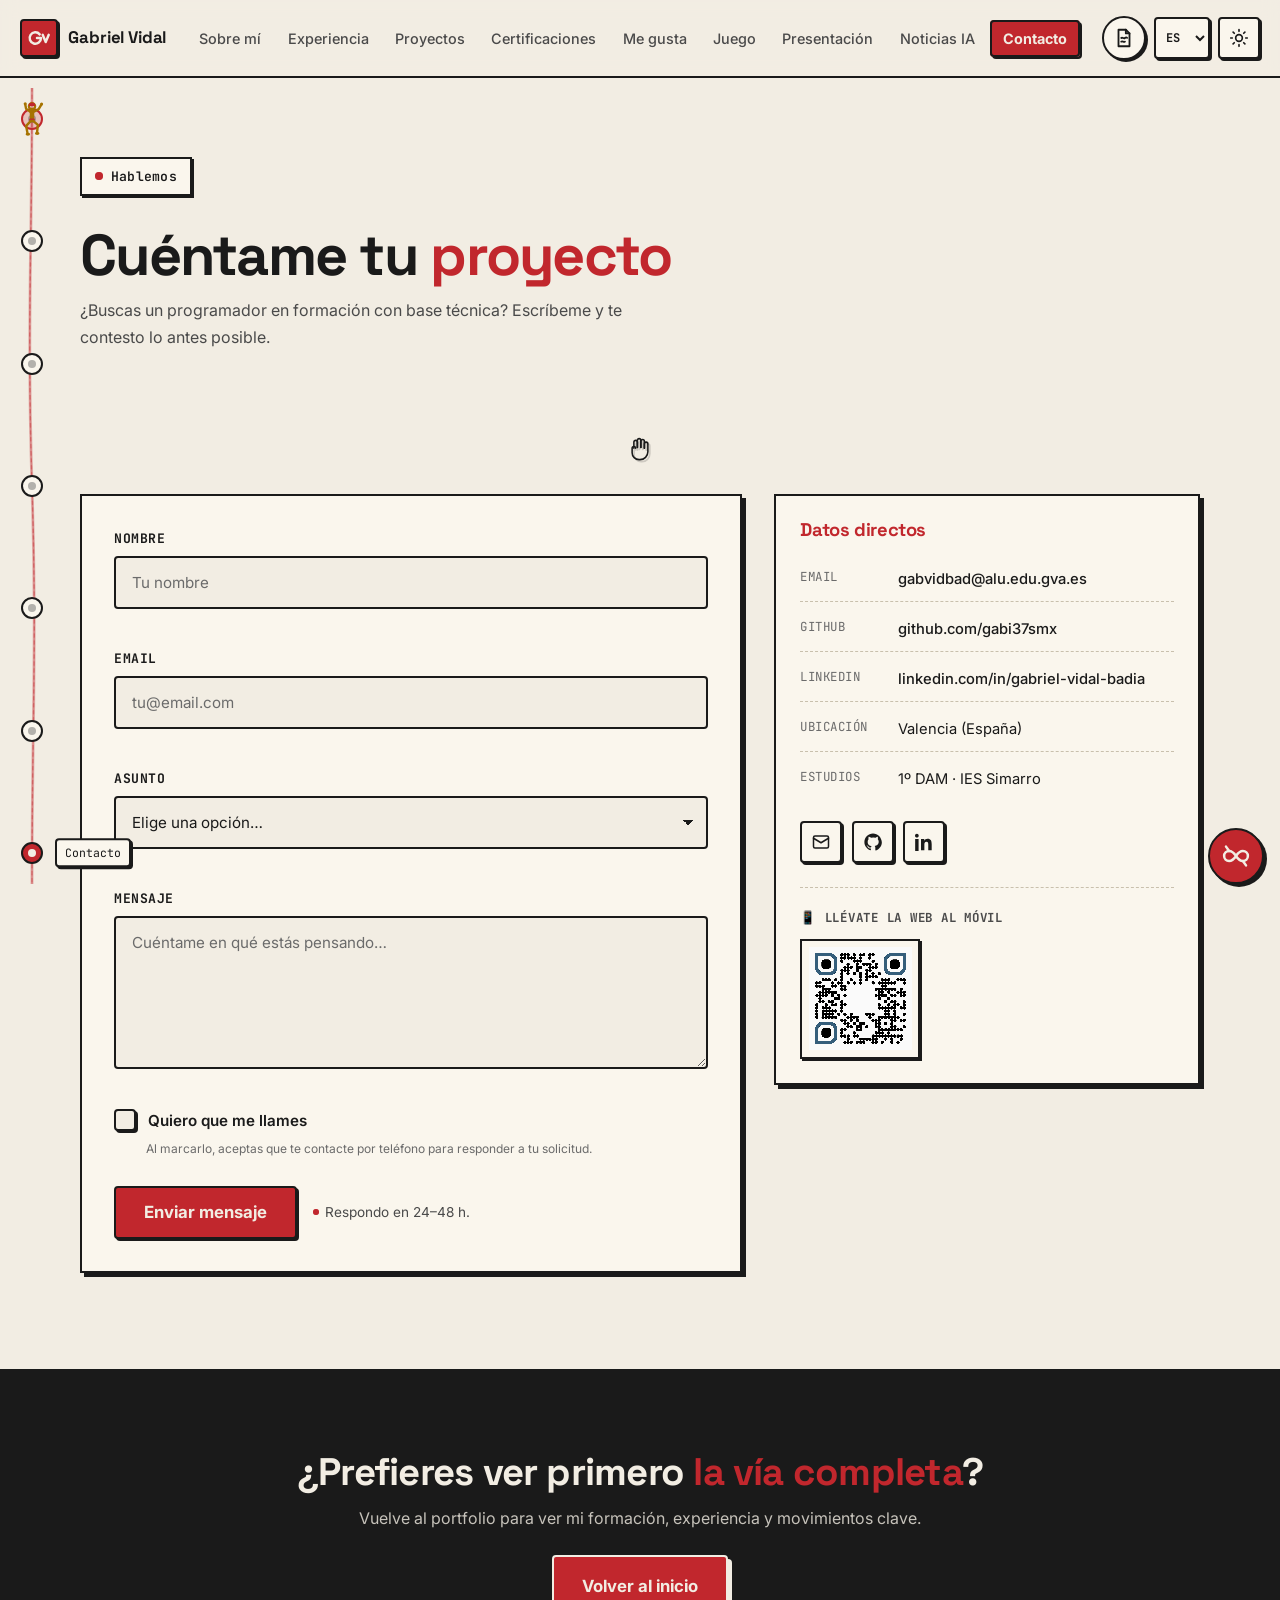
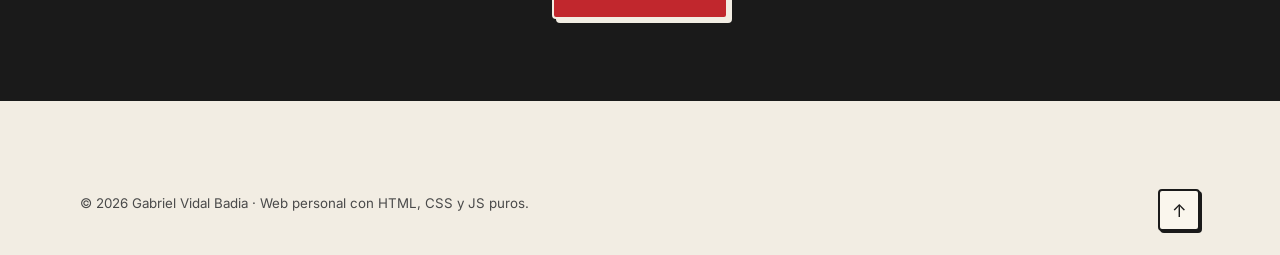
==== commit 604743de: "Open Graph, fuentes woff2, CSS dividido, chatbot restaurado" ====
--- a/contacto.html
+++ b/contacto.html
@@ -1,7 +1,8 @@
 <!DOCTYPE html>
-<html lang="es" data-theme="light" data-skin="topo">
+<html lang="es" translate="no" data-theme="light" data-skin="topo">
 <head>
   <meta charset="UTF-8" />
+  <meta name="google" content="notranslate" />
   <meta name="viewport" content="width=device-width, initial-scale=1.0, viewport-fit=cover" />
   <meta name="theme-color" content="#f2ede3" id="metaTheme" />
 
@@ -39,10 +40,39 @@
   <meta name="robots" content="index, follow" />
   <link rel="canonical" href="https://gabi37smx.github.io/mi-web/contacto.html" />
 
+  <meta property="og:type" content="website" />
+  <meta property="og:site_name" content="Gabriel Vidal Badia" />
+  <meta property="og:title" content="Contacto · Gabriel Vidal Badia" />
+  <meta property="og:description" content="Contacta con Gabriel Vidal Badia, estudiante de 1º DAM en el IES Simarro. Disponible para prácticas, colaboraciones y oportunidades como programador." />
+  <meta property="og:url" content="https://gabi37smx.github.io/mi-web/contacto.html" />
+  <meta property="og:locale" content="es_ES" />
+  <meta property="og:image" content="https://gabi37smx.github.io/mi-web/image/gabriel.webp" />
+  <meta property="og:image:alt" content="Gabriel Vidal Badia, desarrollador en formación" />
+  <meta name="twitter:card" content="summary_large_image" />
+  <meta name="twitter:title" content="Contacto · Gabriel Vidal Badia" />
+  <meta name="twitter:description" content="Contacta con Gabriel Vidal Badia, estudiante de 1º DAM en el IES Simarro. Disponible para prácticas, colaboraciones y oportunidades como programador." />
+  <meta name="twitter:image" content="https://gabi37smx.github.io/mi-web/image/gabriel.webp" />
+
   <link rel="preconnect" href="https://fonts.googleapis.com" />
   <link rel="preconnect" href="https://fonts.gstatic.com" crossorigin />
   <link href="https://fonts.googleapis.com/css2?family=Space+Grotesk:wght@400;500;600;700&family=Inter:wght@400;500;600;700&family=JetBrains+Mono:wght@400;500;700&display=swap" rel="stylesheet" />
-  <link rel="stylesheet" href="style.css" />
+  <link rel="stylesheet" href="css/00-base.css" />
+  <link rel="stylesheet" href="css/10-certificaciones.css" />
+  <link rel="stylesheet" href="css/20-contacto.css" />
+  <link rel="stylesheet" href="css/25-responsive.css" />
+  <link rel="stylesheet" href="css/30-proyectos.css" />
+  <link rel="stylesheet" href="css/35-qr-footer.css" />
+  <link rel="stylesheet" href="css/40-noticias.css" />
+  <link rel="stylesheet" href="css/50-identidad.css" />
+  <link rel="stylesheet" href="css/60-skin-picker.css" />
+  <link rel="stylesheet" href="css/61-skin-omarchy-casos.css" />
+  <link rel="stylesheet" href="css/62-skin-minecraft.css" />
+  <link rel="stylesheet" href="css/63-skin-matrix.css" />
+  <link rel="stylesheet" href="css/64-skin-omarchy.css" />
+  <link rel="stylesheet" href="css/65-skins-personalidad.css" />
+  <link rel="stylesheet" href="css/70-movil.css" />
+  <link rel="stylesheet" href="css/80-portada.css" />
+  <link rel="stylesheet" href="css/81-carrusel.css" />
 </head>
 <body>
 
--- a/css/00-base.css
+++ b/css/00-base.css
@@ -0,0 +1,1026 @@
+/* ============================================================
+   style.css · Portfolio Gabriel Vidal Badia
+   Estética: guía de escalada / topo impreso
+   Tipografía display: Space Grotesk
+   ============================================================ */
+
+/* ---- Variables de diseño ---- */
+/* ---- Monocraft · fuente Minecraft con soporte español ---- */
+@font-face {
+  font-family: 'Monocraft';
+  src: url('../fonts/Monocraft.woff2') format('woff2'),
+       url('../fonts/Monocraft.ttf') format('truetype');
+  font-weight: 400;
+  font-style: normal;
+  font-display: swap;
+}
+@font-face {
+  font-family: 'Monocraft';
+  src: url('../fonts/Monocraft-Bold.woff2') format('woff2'),
+       url('../fonts/Monocraft-Bold.ttf') format('truetype');
+  font-weight: 700;
+  font-style: normal;
+  font-display: swap;
+}
+:root {
+  --radius: 4px;
+  --radius-sm: 4px;
+  --container: 1120px;
+  --font: "Inter", system-ui, -apple-system, "Segoe UI", Roboto, sans-serif;
+  --display: "Space Grotesk", "Inter", system-ui, sans-serif;
+  --mono: "JetBrains Mono", ui-monospace, SFMono-Regular, Menlo, monospace;
+  --ease: cubic-bezier(.22,.61,.36,1);
+}
+
+/* ---- TEMA CLARO (por defecto): papel ---- */
+:root, [data-theme="light"] {
+  --bg: #f2ede3;
+  --bg-soft: #e8e2d4;
+  --surface: #faf6ed;
+  --surface-2: #ede6d6;
+  --panel-soft: rgba(26,26,26,.04);
+  --line: #c9c0ad;
+  --text: #1a1a1a;
+  --muted: #4a4a4a;
+  --muted-2: #6b6b6b;
+
+  --accent: #c1272d;
+  --accent-2: #3a5a40;
+  --accent-3: #d4a017;
+  --accent-rgb: 193, 39, 45;
+  --accent-2-rgb: 58, 90, 64;
+  --on-accent: #f2ede3;
+
+  --grid-line: rgba(26,26,26,.08);
+  --header-bg: rgba(242,237,227,.85);
+  --header-bg-scrolled: rgba(242,237,227,.95);
+
+  --shadow-sm: 2px 2px 0 var(--text);
+  --shadow: 4px 4px 0 var(--text);
+  --logo-shadow: 2px 2px 0 var(--text);
+  --btn-primary-shadow: 2px 2px 0 var(--text);
+  --btn-primary-shadow-hover: 4px 4px 0 var(--text);
+  --card-glow: transparent;
+  --timeline-dot-ring: rgba(193, 39, 45, .12);
+  --color-scheme: light;
+}
+
+/* ---- TEMA OSCURO: cuaderno nocturno ---- */
+[data-theme="dark"] {
+  --bg: #151310;
+  --bg-soft: #1c1916;
+  --surface: #1e1b17;
+  --surface-2: #24201b;
+  --panel-soft: rgba(242,237,227,.04);
+  --line: #3a342c;
+  --text: #f2ede3;
+  --muted: #b8ae9e;
+  --muted-2: #8a8175;
+
+  --accent: #e04a4f;
+  --accent-2: #7fa37a;
+  --accent-3: #e0b04a;
+  --accent-rgb: 224, 74, 79;
+  --accent-2-rgb: 127, 163, 122;
+  --on-accent: #151310;
+
+  --grid-line: rgba(242,237,227,.05);
+  --header-bg: rgba(21,19,16,.75);
+  --header-bg-scrolled: rgba(21,19,16,.95);
+
+  --shadow-sm: 2px 2px 0 rgba(242,237,227,.9);
+  --shadow: 4px 4px 0 rgba(242,237,227,.9);
+  --logo-shadow: 2px 2px 0 rgba(242,237,227,.9);
+  --btn-primary-shadow: 2px 2px 0 rgba(242,237,227,.9);
+  --btn-primary-shadow-hover: 4px 4px 0 rgba(242,237,227,.9);
+  --card-glow: transparent;
+  --timeline-dot-ring: rgba(224, 74, 79, .18);
+  --color-scheme: dark;
+}
+
+/* ---- Reset ---- */
+*, *::before, *::after { box-sizing: border-box; }
+html { scroll-behavior: smooth; scroll-padding-top: 90px; color-scheme: var(--color-scheme); }
+body {
+  margin: 0;
+  font-family: var(--font);
+  color: var(--text);
+  background: var(--bg);
+  line-height: 1.65;
+  -webkit-font-smoothing: antialiased;
+  overflow-x: hidden;
+  transition: background .4s var(--ease), color .4s var(--ease);
+}
+img { max-width: 100%; display: block; }
+a { color: inherit; text-decoration: none; }
+ul { margin: 0; padding: 0; list-style: none; }
+button { font: inherit; cursor: pointer; }
+:focus-visible { outline: 2px solid var(--accent); outline-offset: 3px; border-radius: 4px; }
+
+h1, h2, h3, h4 {
+  font-family: var(--display);
+  font-weight: 700;
+  letter-spacing: -.02em;
+  line-height: 1.1;
+}
+
+/* ---- Utilidades ---- */
+.container { width: min(100% - 2.5rem, var(--container)); margin-inline: auto; }
+.skip-link {
+  position: absolute; left: 1rem; top: -80px; z-index: 100;
+  background: var(--accent); color: var(--on-accent); padding: .7rem 1rem;
+  border-radius: var(--radius-sm); font-weight: 600; transition: top .25s var(--ease);
+  border: 2px solid var(--text);
+}
+.skip-link:focus { top: 1rem; }
+.accent-text {
+  color: var(--accent);
+  font-style: normal;
+  font-weight: 700;
+}
+
+/* ---- Cabecera ---- */
+.site-header {
+  position: fixed; top: 0; left: 0; right: 0; z-index: 50;
+  backdrop-filter: blur(8px); -webkit-backdrop-filter: blur(8px);
+  background: var(--header-bg);
+  border-bottom: 2px solid var(--text);
+  transition: background .3s var(--ease);
+}
+.site-header.is-scrolled { background: var(--header-bg-scrolled); }
+.header-inner {
+  display: flex; align-items: center; justify-content: space-between; gap: 1rem;
+  padding: 1rem 0; transition: padding .3s var(--ease);
+}
+.site-header.is-scrolled .header-inner { padding: .6rem 0; }
+
+.logo { display: inline-flex; align-items: center; gap: .65rem; font-weight: 700; letter-spacing: -.01em; }
+.logo-mark {
+  display: grid; place-items: center;
+  width: 38px; height: 38px; border-radius: 4px;
+  background: var(--accent); color: var(--on-accent); font-weight: 700; font-size: .95rem;
+  font-family: var(--display);
+  box-shadow: 2px 2px 0 var(--text);
+  border: 2px solid var(--text);
+}
+.logo-text { font-size: 1.05rem; font-family: var(--display); font-weight: 700; }
+
+.nav-list {
+  display: flex;
+  gap: .25rem;
+  align-items: center;
+  flex-wrap: nowrap;
+}
+
+.nav-link {
+  position: relative;
+  padding: .5rem .7rem;
+  border-radius: 4px;
+  color: var(--muted);
+  font-weight: 500;
+  font-size: .9rem;
+  white-space: nowrap;
+  transition: color .25s var(--ease), background .25s var(--ease);
+}
+
+.nav-link:hover { color: var(--text); background: var(--panel-soft); }
+.nav-link[aria-current="true"],
+.nav-link[aria-current="page"]:not(.nav-cta) { color: var(--text); font-weight: 700; }
+.nav-link[aria-current="true"]::after,
+.nav-link[aria-current="page"]:not(.nav-cta)::after {
+  content: ""; position: absolute; left: 50%; bottom: 2px; transform: translateX(-50%);
+  width: 18px; height: 3px; border-radius: 0; background: var(--accent);
+}
+.nav-cta {
+  background: var(--accent); color: var(--on-accent);
+  border: 2px solid var(--text);
+  box-shadow: 2px 2px 0 var(--text);
+  font-weight: 700;
+}
+.nav-cta:hover {
+  background: var(--accent); color: var(--on-accent);
+  transform: translate(1px, 1px);
+  box-shadow: 1px 1px 0 var(--text);
+}
+
+.header-actions { display: flex; align-items: center; gap: .5rem; }
+
+.language-select {
+  min-width: 3.5rem;
+  height: 42px;
+  padding: 0 .35rem;
+  border: 2px solid var(--text);
+  border-radius: 4px;
+  color: var(--text);
+  background: var(--surface);
+  box-shadow: 2px 2px 0 var(--text);
+  font: 700 .75rem var(--mono);
+}
+
+/* ---- Botón de tema ---- */
+.theme-toggle {
+  position: relative; width: 42px; height: 42px; display: grid; place-items: center;
+  border: 2px solid var(--text); border-radius: 4px;
+  background: var(--surface); color: var(--text);
+  overflow: hidden;
+  box-shadow: 2px 2px 0 var(--text);
+  transition: transform .15s var(--ease), box-shadow .15s var(--ease), color .25s var(--ease);
+}
+.theme-toggle:hover { transform: translate(1px, 1px); box-shadow: 1px 1px 0 var(--text); color: var(--accent); }
+.theme-toggle .icon {
+  position: absolute; width: 20px; height: 20px;
+  transition: transform .4s var(--ease), opacity .3s var(--ease);
+}
+.theme-toggle .icon-sun { transform: rotate(0) scale(1); opacity: 1; }
+.theme-toggle .icon-moon { transform: rotate(90deg) scale(0); opacity: 0; }
+[data-theme="dark"] .theme-toggle .icon-sun { transform: rotate(-90deg) scale(0); opacity: 0; }
+[data-theme="dark"] .theme-toggle .icon-moon { transform: rotate(0) scale(1); opacity: 1; }
+
+/* ---- Hamburguesa ---- */
+.nav-toggle {
+  display: none; width: 42px; height: 42px; border-radius: 4px;
+  background: var(--surface); border: 2px solid var(--text);
+  padding: 0; position: relative;
+  box-shadow: 2px 2px 0 var(--text);
+}
+.nav-toggle span {
+  display: block; width: 18px; height: 2px; background: var(--text);
+  margin: 4px auto; border-radius: 0; transition: transform .3s var(--ease), opacity .3s var(--ease);
+}
+.nav-toggle[aria-expanded="true"] span:nth-child(1) { transform: translateY(6px) rotate(45deg); }
+.nav-toggle[aria-expanded="true"] span:nth-child(2) { opacity: 0; }
+.nav-toggle[aria-expanded="true"] span:nth-child(3) { transform: translateY(-6px) rotate(-45deg); }
+
+/* ---- Hero ---- */
+.hero {
+  position: relative; min-height: 100svh; display: grid; align-items: center;
+  padding: 8rem 0 5rem; overflow: hidden;
+}
+.hero-bg {
+  position: absolute; inset: 0; z-index: -1;
+  background: var(--bg);
+}
+.hero-bg::after {
+  content: ""; position: absolute; inset: 0;
+  background-image:
+    linear-gradient(var(--grid-line) 1px, transparent 1px),
+    linear-gradient(90deg, var(--grid-line) 1px, transparent 1px);
+  background-size: 40px 40px;
+}
+
+.hero-inner { position: relative; }
+.hero-eyebrow {
+  display: inline-flex; align-items: center; gap: .5rem;
+  padding: .4rem .8rem;
+  background: var(--surface); border: 2px solid var(--text);
+  color: var(--text); font-size: .82rem; font-weight: 600; letter-spacing: .02em;
+  font-family: var(--mono);
+  box-shadow: 2px 2px 0 var(--text);
+}
+.dot { position: relative; width: 8px; height: 8px; border-radius: 50%; background: var(--accent); }
+/* El pulso es un anillo aparte que solo cambia transform y opacity (no repinta ni recalcula el diseño) */
+.dot::after { content: ""; position: absolute; inset: 0; border-radius: 50%; background: var(--accent); opacity: .55; animation: pulse 2s infinite; }
+@keyframes pulse {
+  0%   { transform: scale(1);   opacity: .55; }
+  70%  { transform: scale(3.5); opacity: 0; }
+  100% { transform: scale(1);   opacity: 0; }
+}
+
+.hero-title {
+  font-size: clamp(2.6rem, 6.5vw, 5rem);
+  line-height: 1;
+  margin: 1.5rem 0 .75rem;
+  letter-spacing: -.03em;
+  font-weight: 700;
+  will-change: transform;
+  transform: translate3d(0, 0, 0);
+  transition: transform .35s var(--ease);
+  display: inline-block;
+  font-family: var(--display);
+}
+.hero-title.is-hovered { transition: transform .08s linear; }
+
+.hero-subtitle {
+  font-family: var(--mono); font-size: clamp(1rem, 1.6vw, 1.15rem);
+  color: var(--accent); margin: 0 0 1rem; min-height: 1.6em;
+  font-weight: 500;
+}
+.typing::after {
+  content: "▊"; margin-left: 2px; color: var(--accent);
+  animation: caret 1s steps(2) infinite;
+}
+@keyframes caret { 50% { opacity: 0; } }
+
+.hero-desc { max-width: 62ch; color: var(--muted); margin: 0 0 1.75rem; }
+
+.hero-actions { display: flex; flex-wrap: wrap; gap: .75rem; }
+.btn {
+  display: inline-flex; align-items: center; gap: .5rem;
+  padding: .75rem 1.25rem; border-radius: 4px; font-weight: 600;
+  border: 2px solid var(--text);
+  font-family: var(--font);
+  transition: transform .15s var(--ease), box-shadow .15s var(--ease), background .2s var(--ease), color .2s var(--ease);
+  will-change: transform;
+  box-shadow: 2px 2px 0 var(--text);
+}
+.btn-primary { background: var(--accent); color: var(--on-accent); font-weight: 700; }
+.btn-primary:hover { transform: translate(1px, 1px); box-shadow: 1px 1px 0 var(--text); }
+.btn-ghost { background: var(--surface); color: var(--text); }
+.btn-ghost:hover { transform: translate(1px, 1px); box-shadow: 1px 1px 0 var(--text); background: var(--bg-soft); }
+.btn-lg { padding: 1rem 1.75rem; font-size: 1.05rem; }
+.btn-sm { padding: .5rem .9rem; font-size: .85rem; }
+
+/* ---- Botón que cambia de texto al hover ---- */
+.btn-swap { position: relative; overflow: hidden; display: inline-flex; align-items: center; justify-content: center; }
+.btn-swap__a,
+.btn-swap__b { display: inline-block; transition: transform .35s var(--ease), opacity .35s var(--ease); will-change: transform, opacity; }
+.btn-swap__a { transform: translateY(0); }
+.btn-swap__b { position: absolute; inset: 0; display: grid; place-items: center; transform: translateY(110%); opacity: 0; }
+.btn-swap:hover .btn-swap__a { transform: translateY(-110%); opacity: 0; }
+.btn-swap:hover .btn-swap__b { transform: translateY(0); opacity: 1; }
+.btn-lg.btn-swap { min-width: 11rem; }
+
+.hero-stats {
+  display: grid; grid-template-columns: repeat(3, minmax(0,1fr));
+  gap: 1rem; margin-top: 3rem; max-width: 640px;
+}
+.stat {
+  padding: 1rem 1.1rem; border-radius: 4px;
+  background: var(--surface); border: 2px solid var(--text);
+  box-shadow: 2px 2px 0 var(--text);
+  transition: transform .15s var(--ease), box-shadow .15s var(--ease);
+}
+.stat:hover { transform: translate(1px, 1px); box-shadow: 1px 1px 0 var(--text); }
+.stat strong { display: block; font-size: 1.8rem; font-weight: 700; color: var(--accent); font-family: var(--display); }
+.stat span { font-size: .82rem; color: var(--muted); font-family: var(--mono); text-transform: uppercase; letter-spacing: .04em; }
+
+.scroll-hint {
+  position: absolute; left: 50%; bottom: 1.5rem; transform: translateX(-50%);
+  opacity: .6; transition: opacity .25s;
+}
+.scroll-hint:hover { opacity: 1; }
+.mouse { display: block; width: 22px; height: 36px; border: 2px solid var(--text); border-radius: 4px; position: relative; }
+.wheel { position: absolute; top: 6px; left: 50%; width: 3px; height: 6px; background: var(--accent); border-radius: 0; transform: translateX(-50%); animation: wheel 1.6s infinite; }
+@keyframes wheel { 0%{transform:translate(-50%,0);opacity:1} 70%{transform:translate(-50%,10px);opacity:0} 100%{opacity:0} }
+
+/* ---- Secciones ---- */
+.section { padding: 6rem 0; position: relative; }
+.section-alt { background: var(--bg-soft); border-top: 2px solid var(--text); border-bottom: 2px solid var(--text); }
+.section-head { margin-bottom: 2.5rem; }
+.section-tag {
+  font-family: var(--mono); font-size: .82rem; color: var(--accent);
+  letter-spacing: .12em; text-transform: uppercase;
+  font-weight: 700;
+}
+.section-head h2 {
+  font-size: clamp(2rem, 4vw, 3rem); line-height: 1.05;
+  margin: .5rem 0 0; font-weight: 700; letter-spacing: -.02em;
+}
+
+/* ---- Sobre mí ---- */
+.about-layout {
+  display: grid;
+  grid-template-columns: 280px 1fr;
+  gap: 2rem;
+  align-items: start;
+  margin-bottom: 2.5rem;
+}
+.about-photo {
+  margin: 0;
+  border: 2px solid var(--text);
+  box-shadow: 6px 6px 0 var(--text);
+  background: var(--surface);
+  transition: transform .2s var(--ease), box-shadow .2s var(--ease);
+}
+.about-photo:hover {
+  transform: translate(2px, 2px);
+  box-shadow: 4px 4px 0 var(--text);
+}
+.about-photo img {
+  display: block;
+  width: 100%;
+  height: auto;
+  aspect-ratio: 4 / 5;
+  object-fit: cover;
+  filter: contrast(1.02) saturate(1.05);
+}
+.about-text p { color: var(--muted); margin: 0 0 1rem; }
+.about-text strong { color: var(--text); font-weight: 700; }
+.about-cta { margin-top: 1.25rem; }
+
+.about-card {
+  background: var(--surface); border: 2px solid var(--text);
+  box-shadow: 4px 4px 0 var(--text);
+  padding: 1.5rem;
+}
+.about-card--wide {
+  margin-top: 0;
+  padding: 1.5rem 1.75rem;
+}
+.about-card h3 {
+  margin: 0 0 1rem; font-size: 1.15rem; color: var(--accent);
+  font-weight: 700;
+}
+.kv > div { display: grid; grid-template-columns: 110px 1fr; gap: .5rem; padding: .65rem 0; border-bottom: 1px dashed var(--line); }
+.kv > div:last-child { border-bottom: none; }
+.kv dt { color: var(--muted-2); font-size: .82rem; font-family: var(--mono); text-transform: uppercase; letter-spacing: .04em; }
+.kv dd { margin: 0; font-weight: 500; font-size: .95rem; }
+.kv--grid { display: grid; grid-template-columns: repeat(auto-fit, minmax(260px, 1fr)); gap: 0 2rem; }
+.kv--grid > div { display: grid; grid-template-columns: 130px 1fr; gap: .5rem; padding: .65rem 0; border-bottom: 1px dashed var(--line); align-items: center; }
+
+/* ---- Terminal (mismo fondo que .about-card) ---- */
+.terminal {
+  margin: 1.5rem 0 0;
+  padding: 1rem 1.25rem;
+  background: var(--surface);
+  color: var(--muted);
+  border: 2px solid var(--text);
+  box-shadow: 4px 4px 0 var(--accent);
+  font-family: var(--mono);
+  font-size: .85rem;
+  line-height: 1.7;
+  overflow-x: auto;
+}
+.terminal code { font-family: inherit; }
+.term-prompt { color: var(--accent); margin-right: .4rem; }
+.term-var { color: var(--accent-2); font-weight: 700; }
+.term-fn { color: var(--accent-3); font-weight: 700; }
+.term-cursor { display: inline-block; color: var(--accent); animation: caret 1s steps(2) infinite; }
+
+/* ============================================================
+   Terminal que se escribe sola
+   ============================================================ */
+.terminal--typing {
+  min-height: 130px;
+  white-space: pre-wrap;
+  word-wrap: break-word;
+}
+.terminal--typing .term-prompt { color: var(--accent); margin-right: .4rem; }
+.terminal--typing .term-var { color: var(--accent-2); font-weight: 700; }
+.terminal--typing .term-fn { color: var(--accent-3); font-weight: 700; }
+.terminal--typing .term-ok { color: var(--accent-2); font-weight: 700; }
+
+/* ---- Tarjetas ---- */
+.cards-grid {
+  display: grid; gap: 1.5rem;
+  grid-template-columns: repeat(auto-fit, minmax(280px, 1fr));
+}
+.card {
+  background: var(--surface); border: 2px solid var(--text);
+  box-shadow: 4px 4px 0 var(--text);
+  padding: 1.5rem; position: relative;
+  transition: transform .2s var(--ease), box-shadow .2s var(--ease);
+}
+.card:hover {
+  transform: translate(2px, 2px);
+  box-shadow: 2px 2px 0 var(--text);
+}
+.card-icon {
+  width: 44px; height: 44px; display: grid; place-items: center;
+  background: var(--bg-soft); border: 2px solid var(--text);
+  border-radius: 4px; font-size: 1.25rem; margin-bottom: 1rem;
+}
+.card h3 { margin: 0 0 .75rem; font-size: 1.25rem; font-weight: 700; }
+.card-list li {
+  position: relative; padding-left: 1.25rem; margin-bottom: .5rem; color: var(--muted);
+}
+.card-list li::before {
+  content: "→"; position: absolute; left: 0; top: 0;
+  color: var(--accent); font-weight: 700;
+}
+.card-list li.highlight { color: var(--text); font-weight: 700; }
+
+/* ---- Badge de grado ---- */
+.card-grade {
+  position: absolute;
+  top: 1rem;
+  right: 1rem;
+  font-family: var(--mono);
+  font-size: .82rem;
+  font-weight: 700;
+  letter-spacing: .04em;
+  padding: .3rem .6rem;
+  border-radius: 4px;
+  border: 2px solid var(--text);
+  background: var(--surface);
+  color: var(--muted);
+  cursor: help;
+  box-shadow: 2px 2px 0 var(--text);
+}
+.card-grade[data-grade="V0"] { background: #dcf0d1; color: #1a1a1a; }
+.card-grade[data-grade="V1"] { background: #c9e8a8; color: #1a1a1a; }
+.card-grade[data-grade="V2"] { background: #f0e0a0; color: #1a1a1a; }
+.card-grade[data-grade="V3"] { background: #f0c674; color: #1a1a1a; }
+.card-grade[data-grade="V4"] { background: #e8a05a; color: #1a1a1a; }
+.card-grade[data-grade="V5"] { background: #d4684a; color: #f2ede3; }
+.card-grade[data-grade="V6"] { background: #a8488a; color: #f2ede3; }
+
+.card-grade::after {
+  content: attr(data-tip);
+  position: absolute;
+  top: calc(100% + 8px);
+  right: 0;
+  white-space: nowrap;
+  font-family: var(--font);
+  font-size: .72rem;
+  font-weight: 500;
+  letter-spacing: 0;
+  color: var(--bg);
+  background: var(--text);
+  padding: .35rem .6rem;
+  border-radius: 4px;
+  opacity: 0;
+  transform: translateY(-4px);
+  pointer-events: none;
+  transition: opacity .2s var(--ease), transform .2s var(--ease);
+  z-index: 5;
+}
+.card-grade:hover::after { opacity: 1; transform: translateY(0); }
+
+/* ---- Leyenda grados ---- */
+.grades-legend {
+  display: flex; flex-wrap: wrap; align-items: center; gap: .5rem .75rem;
+  margin: 1.5rem 0 0; font-size: .85rem; color: var(--muted);
+  font-family: var(--mono);
+}
+.grades-legend__title {
+  font-size: .75rem; letter-spacing: .08em; text-transform: uppercase;
+  color: var(--accent); margin-right: .25rem; font-weight: 700;
+}
+.grades-legend__scale { display: inline-flex; gap: .3rem; }
+.grades-legend .chip {
+  display: inline-grid; place-items: center;
+  font-family: var(--mono); font-size: .72rem; font-weight: 700;
+  padding: .2rem .5rem; border-radius: 4px;
+  border: 2px solid var(--text);
+}
+.grades-legend .v0 { background: #dcf0d1; color: #1a1a1a; }
+.grades-legend .v1 { background: #c9e8a8; color: #1a1a1a; }
+.grades-legend .v2 { background: #f0e0a0; color: #1a1a1a; }
+.grades-legend .v3 { background: #f0c674; color: #1a1a1a; }
+.grades-legend .v4 { background: #e8a05a; color: #1a1a1a; }
+.grades-legend .v5 { background: #d4684a; color: #f2ede3; }
+.grades-legend .v6 { background: #a8488a; color: #f2ede3; }
+
+/* ---- Timeline ---- */
+.timeline { margin-top: 3.5rem; }
+.timeline-title { font-size: 1.5rem; margin: 0 0 1.5rem; font-weight: 700; }
+.timeline-list { position: relative; padding-left: 1.5rem; }
+.timeline-list::before {
+  content: ""; position: absolute; left: 7px; top: 6px; bottom: 6px; width: 3px;
+  background: var(--text);
+}
+.timeline-item { position: relative; padding: 0 0 1.75rem 1rem; }
+.timeline-item::before {
+  content: ""; position: absolute; left: -1.5rem; top: 6px;
+  width: 16px; height: 16px; border-radius: 0;
+  background: var(--accent); border: 2px solid var(--text);
+  box-shadow: 2px 2px 0 var(--text);
+}
+.timeline-year {
+  font-family: var(--mono); font-size: .8rem; color: var(--accent);
+  letter-spacing: .06em; text-transform: uppercase; font-weight: 700;
+}
+.timeline-item h4 { margin: .25rem 0 .35rem; font-size: 1.15rem; font-weight: 700; }
+.timeline-item p { margin: 0; color: var(--muted); }
+
+/* ---- Stack ---- */
+.stack { margin-top: 3rem; }
+.stack-title { font-size: 1.25rem; margin: 0 0 1rem; font-weight: 700; }
+.stack-list { display: flex; flex-wrap: wrap; gap: .5rem; }
+.stack-list li {
+  padding: .45rem .9rem; border-radius: 4px;
+  background: var(--surface); border: 2px solid var(--text);
+  font-size: .88rem; color: var(--text); font-family: var(--mono); font-weight: 500;
+  box-shadow: 2px 2px 0 var(--text);
+  transition: transform .15s var(--ease), box-shadow .15s var(--ease), background .2s var(--ease);
+}
+.stack-list li:hover {
+  transform: translate(1px, 1px); box-shadow: 1px 1px 0 var(--text);
+  background: var(--accent); color: var(--on-accent);
+}
+
+/* ---- Me gusta ---- */
+.likes-grid {
+  display: grid; gap: 1.25rem;
+  grid-template-columns: repeat(auto-fit, minmax(220px, 1fr));
+}
+.like-card {
+  background: var(--surface); border: 2px solid var(--text);
+  box-shadow: 4px 4px 0 var(--text);
+  padding: 1.4rem;
+  transition: transform .2s var(--ease), box-shadow .2s var(--ease);
+}
+.like-card:hover { transform: translate(2px, 2px); box-shadow: 2px 2px 0 var(--text); }
+.like-icon { font-size: 1.75rem; margin-bottom: .6rem; }
+.like-card h3 { margin: 0 0 .35rem; font-size: 1.1rem; font-weight: 700; }
+.like-card p { margin: 0; color: var(--muted); font-size: .92rem; }
+
+.weather-widget {
+  width: min(100%, 480px);
+  margin-top: 2.5rem;
+  padding: 1.5rem 1.75rem;
+  background: var(--surface);
+  border: 2px solid var(--text);
+  box-shadow: 4px 4px 0 var(--text);
+  transition: transform .2s var(--ease), box-shadow .2s var(--ease);
+}
+.weather-widget:hover { transform: translate(2px, 2px); box-shadow: 2px 2px 0 var(--text); }
+.weather-widget__search { margin-bottom: 1.25rem; }
+.weather-widget__search label {
+  display: block;
+  margin-bottom: .4rem;
+  color: var(--muted-2);
+  font-family: var(--mono);
+  font-size: .72rem;
+  font-weight: 700;
+  text-transform: uppercase;
+  letter-spacing: .05em;
+}
+.weather-widget__search-row { display: flex; gap: .5rem; }
+.weather-widget__search input {
+  min-width: 0;
+  flex: 1;
+  padding: .65rem .75rem;
+  border: 2px solid var(--text);
+  border-radius: var(--radius-sm);
+  background: var(--bg);
+  color: var(--text);
+  font: 500 .85rem var(--mono);
+}
+.weather-widget__search input:focus { outline: 3px solid rgba(var(--accent-rgb), .3); outline-offset: 1px; }
+.weather-widget__search-button {
+  width: 42px;
+  flex: 0 0 42px;
+  border: 2px solid var(--text);
+  border-radius: var(--radius-sm);
+  background: var(--accent);
+  color: var(--on-accent);
+  box-shadow: 2px 2px 0 var(--text);
+  cursor: pointer;
+  font-size: 1.2rem;
+  font-weight: 700;
+  line-height: 1;
+}
+.weather-widget__search-button:hover { transform: translate(1px, 1px); box-shadow: 1px 1px 0 var(--text); }
+.weather-widget__search-button:disabled { opacity: .6; cursor: wait; }
+.weather-widget__search-status { min-height: 1.1em; margin: .35rem 0 0; color: var(--muted); font: .72rem var(--mono); }
+.weather-widget__head {
+  display: flex;
+  align-items: center;
+  gap: 1rem;
+  margin-bottom: 1rem;
+  padding-bottom: 1rem;
+  border-bottom: 2px solid var(--text);
+}
+.weather-widget__icon { font-size: 2.5rem; line-height: 1; }
+.weather-widget__title {
+  margin: 0;
+  color: var(--text);
+  font-family: var(--display);
+  font-size: 1.05rem;
+  font-weight: 700;
+}
+.weather-widget__city {
+  margin: .15rem 0 0;
+  color: var(--muted);
+  font-family: var(--mono);
+  font-size: .78rem;
+  text-transform: uppercase;
+  letter-spacing: .05em;
+}
+.weather-widget__body {
+  display: grid;
+  grid-template-columns: auto 1fr;
+  align-items: center;
+  gap: 1.5rem;
+  margin-bottom: 1rem;
+}
+.weather-widget__main { display: flex; flex-direction: column; gap: .15rem; }
+.weather-widget__temp {
+  color: var(--accent);
+  font-family: var(--display);
+  font-size: 2.5rem;
+  font-weight: 700;
+  line-height: 1;
+}
+.weather-widget__desc { color: var(--muted); font-family: var(--mono); font-size: .82rem; }
+.weather-widget__meta { display: grid; gap: .35rem; }
+.weather-widget__meta li {
+  display: flex;
+  justify-content: space-between;
+  gap: 1rem;
+  padding-bottom: .35rem;
+  border-bottom: 1px dashed var(--line);
+  font-size: .82rem;
+}
+.weather-widget__meta li:last-child { padding-bottom: 0; border-bottom: 0; }
+.weather-widget__meta span {
+  color: var(--muted-2);
+  font-family: var(--mono);
+  text-transform: uppercase;
+  letter-spacing: .04em;
+}
+.weather-widget__meta strong { color: var(--text); font-weight: 700; }
+.weather-widget__verdict {
+  margin: 0;
+  padding: .5rem .75rem;
+  border: 2px solid var(--text);
+  background: var(--bg-soft);
+  color: var(--text);
+  font-family: var(--mono);
+  font-size: .82rem;
+  font-weight: 700;
+  text-align: center;
+}
+.weather-widget__verdict.is-good { background: #dcf0d1; color: #1a1a1a; border-color: #1a1a1a; }
+.weather-widget__verdict.is-bad { background: #f0c674; color: #1a1a1a; border-color: #1a1a1a; }
+[data-theme="dark"] .weather-widget__verdict.is-good { background: #3a5a40; color: #f2ede3; border-color: var(--text); }
+[data-theme="dark"] .weather-widget__verdict.is-bad { background: #7a6a3a; color: #f2ede3; border-color: var(--text); }
+
+/* ---- Zonas de escalada (OpenBeta) ---- */
+.climbing-links { margin-top: 1.5rem; padding-top: 1.25rem; border-top: 2px dashed var(--muted-2); }
+.climbing-links__title { margin: 0 0 .5rem; color: var(--text); font: 700 .85rem var(--mono); text-transform: uppercase; }
+.climbing-links__status { min-height: 1.2em; margin: 0 0 .75rem; color: var(--muted); font: .82rem var(--mono); }
+.climbing-links__list { display: grid; gap: .5rem; max-height: 320px; overflow-y: auto; margin: 0; padding: 0; list-style: none; }
+.climbing-links__zone { display: grid; grid-template-columns: minmax(0, 1fr) auto auto; align-items: center; gap: .75rem; padding: .6rem .85rem; border: 2px solid var(--text); background: var(--bg-soft); border-radius: var(--radius-sm); }
+.climbing-links__zone strong { min-width: 0; font: 700 .9rem var(--display); }
+.climbing-links__climbs { color: var(--accent); font: 700 .75rem var(--mono); white-space: nowrap; }
+.climbing-links__actions { display: flex; gap: .35rem; }
+.climbing-links__icon { display: grid; place-items: center; width: 32px; height: 32px; border: 2px solid var(--text); border-radius: var(--radius-sm); background: var(--surface); color: var(--text); font-size: 1rem; text-decoration: none; box-shadow: 2px 2px 0 var(--text); transition: transform .15s var(--ease), box-shadow .15s var(--ease); }
+.climbing-links__icon:hover { transform: translate(1px, 1px); box-shadow: 1px 1px 0 var(--text); }
+.climbing-links__icon:focus-visible, .climbing-links__item:focus-visible { outline: 3px solid rgba(var(--accent-rgb), .5); outline-offset: 2px; }
+.climbing-links__fallback { margin-top: 1rem; padding-top: 1rem; border-top: 2px dashed var(--muted-2); }
+.climbing-links__fallback[hidden] { display: none; }
+.climbing-links__fallback-title { margin: 0 0 .5rem; color: var(--muted); font: 700 .78rem var(--mono); text-transform: uppercase; }
+.climbing-links__grid { display: grid; grid-template-columns: repeat(auto-fit, minmax(120px, 1fr)); gap: .5rem; }
+.climbing-links__item { display: block; padding: .55rem .65rem; border: 2px solid var(--text); border-radius: var(--radius-sm); background: var(--surface); color: var(--text); font: 700 .78rem var(--mono); text-align: center; text-decoration: none; box-shadow: 2px 2px 0 var(--text); transition: transform .15s var(--ease), box-shadow .15s var(--ease), background .2s var(--ease); }
+.climbing-links__item:hover { transform: translate(1px, 1px); box-shadow: 1px 1px 0 var(--text); background: var(--accent); color: var(--on-accent); }
+
+@media (max-width: 420px) {
+  .climbing-links__zone { grid-template-columns: minmax(0, 1fr) auto; gap: .5rem; }
+  .climbing-links__actions { grid-column: 1 / -1; justify-content: flex-end; }
+}
+
+@media (max-width: 600px) {
+  .weather-widget__body { grid-template-columns: 1fr; gap: 1rem; }
+}
+
+/* ---- Actividad pública de GitHub ---- */
+.github-activity {
+  margin-top: 3rem;
+  padding-top: 1.5rem;
+  border-top: 2px solid var(--text);
+}
+.github-activity[hidden] { display: none; }
+.github-activity__title { margin: 0; font: 700 1.15rem var(--display); }
+.github-activity__subtitle {
+  margin: 0 0 1.25rem;
+  color: var(--muted);
+  font: .82rem var(--mono);
+}
+.github-activity__grid {
+  display: grid;
+  grid-template-columns: repeat(auto-fit, minmax(min(100%, 220px), 1fr));
+  gap: .75rem;
+  margin-top: 1rem;
+}
+.github-activity__card {
+  display: grid;
+  align-content: start;
+  gap: .55rem;
+  min-width: 0;
+  padding: 1rem;
+  border: 2px solid var(--text);
+  background: var(--surface);
+  color: var(--text);
+  text-decoration: none;
+  box-shadow: 3px 3px 0 var(--text);
+  transition: transform .15s var(--ease), box-shadow .15s var(--ease);
+}
+.github-activity__card:hover { transform: translate(1px, 1px); box-shadow: 2px 2px 0 var(--text); }
+.github-activity__card:focus-visible { outline: 3px solid rgba(var(--accent-rgb), .5); outline-offset: 3px; }
+.github-activity__name { overflow-wrap: anywhere; font: 700 .9rem var(--mono); }
+.github-activity__desc { min-height: 2.5em; margin: 0; color: var(--muted); font-size: .85rem; line-height: 1.4; overflow-wrap: anywhere; }
+.github-activity__meta { color: var(--muted-2); font: .72rem var(--mono); }
+.github-activity__cta { margin: 1.25rem 0 0; text-align: center; }
+
+@media (max-width: 520px) {
+  .github-activity { padding-top: 1.25rem; }
+}
+
+/* ---- CTA band ---- */
+.cta-band {
+  padding: 5rem 0; background: var(--text); color: var(--bg);
+  border-top: 2px solid var(--text); border-bottom: 2px solid var(--text);
+}
+.cta-inner { text-align: center; max-width: 720px; }
+.cta-inner h2 { font-size: clamp(1.8rem, 3.6vw, 2.4rem); margin: 0 0 .75rem; color: var(--bg); }
+.cta-inner h2 .accent-text { color: var(--accent); }
+.cta-inner p { color: var(--bg); opacity: .8; margin: 0 0 1.5rem; }
+.cta-inner .btn-primary {
+  background: var(--accent); color: var(--on-accent);
+  border-color: var(--bg); box-shadow: 4px 4px 0 var(--bg);
+}
+.cta-inner .btn-primary:hover { box-shadow: 2px 2px 0 var(--bg); }
+
+/* ---- Footer ---- */
+.site-footer { background: var(--bg); padding: 4rem 0 1.5rem; }
+.footer-grid {
+  display: grid; gap: 2rem; grid-template-columns: 1.3fr .8fr 1fr;
+  padding-bottom: 2.5rem; border-bottom: 2px solid var(--text);
+}
+.site-footer h2 { margin: 0 0 .75rem; font-size: 1.5rem; font-weight: 700; }
+.site-footer h3 { margin: 0 0 .75rem; font-size: 1rem; color: var(--accent); font-family: var(--mono); text-transform: uppercase; letter-spacing: .06em; font-weight: 700; }
+.site-footer p { color: var(--muted); margin: 0 0 1rem; }
+.footer-links li { margin-bottom: .4rem; }
+.footer-links a { color: var(--muted); transition: color .25s var(--ease); }
+.footer-links a:hover { color: var(--accent); }
+
+.social { display: flex; gap: .6rem; }
+.social-link {
+  width: 42px; height: 42px; display: grid; place-items: center;
+  border: 2px solid var(--text); border-radius: 4px; color: var(--text);
+  background: var(--surface);
+  box-shadow: 2px 2px 0 var(--text);
+  transition: transform .15s var(--ease), box-shadow .15s var(--ease), color .25s var(--ease), background .25s var(--ease);
+}
+.social-link svg { width: 18px; height: 18px; }
+.social-link:hover {
+  color: var(--on-accent); background: var(--accent);
+  transform: translate(1px, 1px); box-shadow: 1px 1px 0 var(--text);
+}
+
+.footer-bottom {
+  display: flex; align-items: center; justify-content: space-between;
+  padding-top: 1.5rem; color: var(--muted-2);
+}
+.to-top {
+  width: 42px; height: 42px; border-radius: 4px;
+  background: var(--surface); border: 2px solid var(--text); color: var(--text);
+  font-size: 1.1rem; box-shadow: 2px 2px 0 var(--text);
+  transition: transform .15s var(--ease), box-shadow .15s var(--ease), color .25s var(--ease);
+}
+.to-top:hover { transform: translate(1px, 1px); box-shadow: 1px 1px 0 var(--text); color: var(--accent); }
+
+/* ---- Animaciones on-scroll ---- */
+.reveal { opacity: 0; transform: translateY(20px); transition: opacity .7s var(--ease), transform .7s var(--ease); }
+.reveal.is-visible { opacity: 1; transform: translateY(0); }
+.reveal:nth-child(2) { transition-delay: .08s; }
+.reveal:nth-child(3) { transition-delay: .16s; }
+.reveal:nth-child(4) { transition-delay: .24s; }
+.reveal:nth-child(5) { transition-delay: .32s; }
+
+/* ============================================================
+   Barra lateral de escalada
+   ============================================================ */
+
+.climb-rail {
+  position: fixed;
+  top: 0;
+  left: 8px;
+  height: 100vh;
+  width: 48px;
+  z-index: 45;
+  pointer-events: none;
+  display: block;
+}
+
+.climb-rope {
+  position: absolute;
+  top: 8vh;
+  left: 50%;
+  transform: translateX(-50%);
+  width: 20px;
+  height: 84vh;
+  color: var(--accent);
+  opacity: .7;
+}
+
+.climb-climber {
+  position: absolute;
+  left: 50%;
+  top: 0;
+  transform: translate(-50%, -50%);
+  width: 26px;
+  height: 32px;
+  z-index: 3;
+  transition: transform .2s linear;
+  pointer-events: none;
+  color: var(--text);
+}
+.climb-climber svg { width: 100%; height: 100%; display: block; }
+
+.climb-holds {
+  position: absolute;
+  top: 10vh;
+  left: 0;
+  right: 0;
+  height: 80vh;
+  display: flex;
+  flex-direction: column;
+  justify-content: space-between;
+  align-items: center;
+  pointer-events: auto;
+}
+
+.climb-hold {
+  position: relative;
+  display: block;
+  width: 22px;
+  height: 22px;
+  border-radius: 50%;
+  background: var(--surface);
+  border: 2px solid var(--text);
+  transition: transform .2s var(--ease), background .2s var(--ease);
+}
+.climb-hold::before {
+  content: "";
+  position: absolute;
+  inset: 5px;
+  border-radius: 50%;
+  background: var(--muted-2);
+  opacity: .5;
+  transition: background .2s var(--ease), opacity .2s var(--ease);
+}
+.climb-hold:hover { transform: scale(1.2); }
+.climb-hold:hover::before { background: var(--accent); opacity: 1; }
+
+.climb-hold.is-active {
+  background: var(--accent);
+  border-color: var(--text);
+}
+.climb-hold.is-active::before { background: var(--on-accent); opacity: 1; }
+
+.climb-hold__label {
+  position: absolute;
+  left: 32px;
+  top: 50%;
+  transform: translateY(-50%) translateX(-6px);
+  white-space: nowrap;
+  font-size: .72rem;
+  font-family: var(--mono);
+  color: var(--text);
+  background: var(--surface);
+  border: 2px solid var(--text);
+  padding: .2rem .5rem;
+  border-radius: 4px;
+  opacity: 0;
+  pointer-events: none;
+  box-shadow: 2px 2px 0 var(--text);
+  transition: opacity .2s var(--ease), transform .2s var(--ease);
+}
+.climb-hold:hover .climb-hold__label,
+.climb-hold.is-active .climb-hold__label {
+  opacity: 1;
+  transform: translateY(-50%) translateX(0);
+}
+
+@media (max-width: 720px) {
+  .climb-rail { left: 2px; width: 34px; }
+  .climb-rope { width: 16px; }
+  .climb-climber { width: 22px; height: 28px; }
+  .climb-hold { width: 18px; height: 18px; }
+  .climb-hold::before { inset: 4px; }
+  .climb-hold__label { display: none; }
+}
+
+/* ============================================================
+   CURSOR PERSONALIZADO · mano abierta / cerrada
+   ============================================================ */
+
+html, body, a, button, .btn, .nav-link, .social-link, .to-top, .climb-hold, .card-grade, input, textarea, select, [role="button"],
+.cordada-burbuja, .cordada-cerrar, .cordada-chip, .cordada-campo, .cordada-enviar, .cordada-panel {
+  cursor: none;
+}
+
+@media (prefers-reduced-motion: reduce) {
+  html, body, a, button, .btn, .nav-link, .social-link, .to-top, .climb-hold, .card-grade, input, textarea, select, [role="button"],
+  .cordada-burbuja, .cordada-cerrar, .cordada-chip, .cordada-campo, .cordada-enviar, .cordada-panel { cursor: auto; }
+}
+
+.cursor { position: fixed; inset: 0; pointer-events: none; z-index: 10000; display: none; }
+
+.cursor__hand {
+  position: fixed;
+  top: 0; left: 0;
+  width: 28px; height: 28px;
+  margin: -14px 0 0 -14px;
+  color: var(--text);
+  filter: drop-shadow(2px 2px 0 rgba(0,0,0,.15));
+  transition: transform .15s var(--ease), color .2s var(--ease), opacity .2s var(--ease);
+  will-change: transform;
+}
+.cursor__hand svg { width: 100%; height: 100%; display: block; }
+
+.cursor__hand .hand-open,
+.cursor__hand .hand-closed { transition: opacity .12s linear, transform .15s var(--ease); transform-origin: center; }
+.cursor__hand .hand-closed { opacity: 0; transform: scale(.85); }
+.cursor__hand .hand-open   { opacity: 1; }
+
+.cursor.is-hovering .hand-open   { opacity: 0; transform: scale(.85); }
+.cursor.is-hovering .hand-closed { opacity: 1; transform: scale(1); }
+.cursor.is-clicking .hand-open   { opacity: 0; transform: scale(.85); }
+.cursor.is-clicking .hand-closed { opacity: 1; transform: scale(.9); }
+
+.cursor.is-hovering .cursor__hand { color: var(--accent); }
--- a/css/10-certificaciones.css
+++ b/css/10-certificaciones.css
@@ -0,0 +1,135 @@
+/* ============================================================
+   Certificaciones
+   ============================================================ */
+
+.certs-counter {
+  display: inline-block;
+  margin: .75rem 0 0;
+  padding: .45rem .9rem;
+  background: var(--surface);
+  border: 2px solid var(--text);
+  border-radius: 4px;
+  font-size: .85rem;
+  color: var(--muted);
+  font-family: var(--mono);
+  box-shadow: 2px 2px 0 var(--text);
+}
+.certs-counter strong { color: var(--accent); font-weight: 700; }
+
+.certs-group { margin-top: 2.5rem; }
+.certs-group:first-of-type { margin-top: 2rem; }
+
+.certs-group__title {
+  display: flex;
+  align-items: center;
+  gap: .6rem;
+  font-size: 1.15rem;
+  font-family: var(--mono);
+  letter-spacing: .04em;
+  color: var(--text);
+  margin: 0 0 1.25rem;
+  padding-bottom: .5rem;
+  border-bottom: 2px solid var(--text);
+  text-transform: uppercase;
+  font-weight: 700;
+}
+.certs-group__icon { font-size: 1.25rem; }
+
+.certs-grid {
+  display: grid;
+  gap: 1.25rem;
+  grid-template-columns: repeat(auto-fit, minmax(240px, 1fr));
+}
+.certs-grid--cisco { grid-template-columns: repeat(auto-fit, minmax(240px, 1fr)); }
+
+.cert-card {
+  position: relative;
+  background: var(--surface);
+  border: 2px solid var(--text);
+  box-shadow: 4px 4px 0 var(--text);
+  padding: 1.4rem 1.25rem 1.25rem;
+  transition: transform .2s var(--ease), box-shadow .2s var(--ease);
+}
+.cert-card:hover { transform: translate(2px, 2px); box-shadow: 2px 2px 0 var(--text); }
+
+.cert-card__icon { font-size: 1.75rem; margin-bottom: .6rem; }
+
+.cert-card__badge {
+  position: absolute;
+  top: .9rem;
+  right: .9rem;
+  font-family: var(--mono);
+  font-size: .68rem;
+  font-weight: 700;
+  letter-spacing: .04em;
+  padding: .2rem .5rem;
+  border: 2px solid var(--text);
+  border-radius: 4px;
+  background: var(--surface);
+  color: var(--muted);
+}
+.cert-card__badge--cisco { background: #dbeafe; color: #1a1a1a; }
+.cert-card__badge--degree { background: #dcf0d1; color: #1a1a1a; }
+.cert-card__badge--award { background: #f0e0a0; color: #1a1a1a; }
+
+.cert-card__title {
+  font-size: 1.05rem;
+  line-height: 1.25;
+  margin: 0 0 .5rem;
+  color: var(--text);
+  padding-right: 4.5rem;
+  font-weight: 700;
+}
+.cert-card__issuer { font-size: .82rem; color: var(--muted); margin: 0 0 .35rem; }
+.cert-card__date {
+  font-family: var(--mono);
+  font-size: .78rem;
+  color: var(--accent);
+  margin: 0;
+  letter-spacing: .02em;
+  font-weight: 700;
+}
+
+/* --- Destacadas: ahora usan el rojo óxido del acento --- */
+.cert-card--featured {
+  background: var(--surface);
+  border-color: var(--text);
+  color: var(--text);
+}
+.cert-card--featured .cert-card__title,
+.cert-card--featured .cert-card__issuer,
+.cert-card--featured .cert-card__date { color: var(--text); }
+.cert-card--featured .cert-card__date { color: var(--accent); }
+.cert-card--featured .cert-card__icon { filter: none; }
+
+[data-theme="dark"] .cert-card--featured,
+[data-theme="dark"] .cert-card--star {
+  background: var(--accent);
+  color: var(--on-accent);
+  border-color: var(--text);
+}
+[data-theme="dark"] .cert-card--featured .cert-card__title,
+[data-theme="dark"] .cert-card--featured .cert-card__issuer,
+[data-theme="dark"] .cert-card--star .cert-card__title,
+[data-theme="dark"] .cert-card--star .cert-card__issuer {
+  color: var(--on-accent);
+}
+[data-theme="dark"] .cert-card--featured .cert-card__date,
+[data-theme="dark"] .cert-card--star .cert-card__date {
+  color: var(--on-accent);
+  opacity: .85;
+}
+[data-theme="dark"] .cert-card--featured .cert-card__badge,
+[data-theme="dark"] .cert-card--star .cert-card__badge {
+  background: var(--on-accent);
+  color: var(--accent);
+}
+
+.certs-footer { margin: 1.5rem 0 0; text-align: center; }
+
+@media (max-width: 720px) {
+  .certs-grid { grid-template-columns: 1fr; }
+  .cert-card { padding: 1.25rem 1rem 1rem; }
+  .cert-card__title { padding-right: 0; padding-top: .35rem; }
+  .cert-card__badge { position: static; display: inline-block; margin-bottom: .6rem; }
+}
--- a/css/20-contacto.css
+++ b/css/20-contacto.css
@@ -0,0 +1,259 @@
+/* ============================================================
+   Página de contacto
+   ============================================================ */
+
+.contact-hero { padding: 9rem 0 2rem; text-align: left; }
+.contact-title {
+  font-size: clamp(2.2rem, 5vw, 3.6rem);
+  line-height: 1.05;
+  letter-spacing: -.03em;
+  font-weight: 700;
+  margin: 1rem 0 .75rem;
+  font-family: var(--display);
+}
+.contact-subtitle { color: var(--muted); max-width: 60ch; margin: 0; }
+
+.contact-grid {
+  display: grid;
+  grid-template-columns: 1.4fr .9fr;
+  gap: 2rem;
+  align-items: start;
+  margin-top: 1rem;
+}
+
+.contact-form-wrap {
+  background: var(--surface);
+  border: 2px solid var(--text);
+  box-shadow: 4px 4px 0 var(--text);
+  padding: 2rem;
+}
+.contact-form { display: grid; gap: 1.25rem; }
+
+.form-field { display: flex; flex-direction: column; gap: 0.4rem; }
+.form-label {
+  font-size: 0.82rem;
+  font-weight: 700;
+  color: var(--text);
+  font-family: var(--mono);
+  letter-spacing: 0.04em;
+  text-transform: uppercase;
+}
+
+.contact-form input,
+.contact-form select,
+.contact-form textarea {
+  width: 100%;
+  font: inherit;
+  font-size: 0.95rem;
+  color: var(--text);
+  background: var(--bg);
+  border: 2px solid var(--text);
+  border-radius: 4px;
+  padding: 0.75rem 1rem;
+  transition: box-shadow .15s var(--ease), transform .15s var(--ease);
+}
+.contact-form textarea { resize: vertical; min-height: 120px; }
+
+.contact-form input::placeholder,
+.contact-form textarea::placeholder { color: var(--muted-2); opacity: 1; }
+
+.contact-form input:focus,
+.contact-form select:focus,
+.contact-form textarea:focus {
+  outline: none;
+  box-shadow: 4px 4px 0 var(--accent);
+  transform: translate(-2px, -2px);
+}
+
+.contact-form select {
+  appearance: none;
+  background-image:
+    linear-gradient(45deg, transparent 50%, var(--text) 50%),
+    linear-gradient(135deg, var(--text) 50%, transparent 50%);
+  background-position:
+    calc(100% - 18px) 50%,
+    calc(100% - 13px) 50%;
+  background-size: 5px 5px, 5px 5px;
+  background-repeat: no-repeat;
+  padding-right: 2rem;
+}
+
+.form-field.has-error input,
+.form-field.has-error select,
+.form-field.has-error textarea {
+  border-color: var(--accent);
+  box-shadow: 4px 4px 0 var(--accent);
+}
+.form-error {
+  font-size: 0.78rem;
+  color: var(--accent);
+  min-height: 1em;
+  font-weight: 700;
+  font-family: var(--mono);
+}
+
+.form-field--check { gap: 0.5rem; }
+.form-check {
+  display: flex;
+  align-items: center;
+  gap: 0.75rem;
+  cursor: pointer;
+  font-size: 0.95rem;
+  color: var(--text);
+  user-select: none;
+  font-weight: 600;
+}
+.form-check input { display: none; }
+.form-check__box {
+  width: 22px;
+  height: 22px;
+  border: 2px solid var(--text);
+  border-radius: 4px;
+  background: var(--bg);
+  display: grid;
+  place-items: center;
+  transition: all .15s var(--ease);
+  flex-shrink: 0;
+  box-shadow: 2px 2px 0 var(--text);
+}
+.form-check__box::after {
+  content: "✓";
+  font-size: 14px;
+  font-weight: 900;
+  color: var(--on-accent);
+  transform: scale(0);
+  transition: transform .15s var(--ease);
+  line-height: 1;
+}
+.form-check input:checked + .form-check__box { background: var(--accent); }
+.form-check input:checked + .form-check__box::after { transform: scale(1); }
+.form-check input:focus-visible + .form-check__box {
+  outline: 2px solid var(--accent);
+  outline-offset: 2px;
+}
+.form-hint {
+  font-size: 0.75rem;
+  color: var(--muted-2);
+  margin: 0;
+  padding-left: 2rem;
+  line-height: 1.4;
+}
+
+.form-actions {
+  display: flex;
+  align-items: center;
+  gap: 1rem;
+  flex-wrap: wrap;
+  margin-top: 0.5rem;
+}
+.form-note {
+  margin: 0;
+  font-size: 0.85rem;
+  color: var(--muted);
+  display: inline-flex;
+  align-items: center;
+  gap: 0.4rem;
+}
+.dot-small { width: 6px; height: 6px; }
+
+.form-success {
+  margin-top: 0.5rem;
+  padding: 1rem 1.25rem;
+  border: 2px solid var(--text);
+  background: #dcf0d1;
+  color: #1a1a1a;
+  box-shadow: 4px 4px 0 var(--text);
+}
+.form-success strong { color: #1a1a1a; display: block; margin-bottom: .25rem; font-weight: 700; }
+.form-success p { margin: 0; color: #1a1a1a; opacity: .85; font-size: .92rem; }
+
+.contact-aside {
+  background: var(--surface);
+  border: 2px solid var(--text);
+  box-shadow: 4px 4px 0 var(--text);
+  padding: 1.5rem;
+  position: sticky;
+  top: 100px;
+}
+.contact-aside__title {
+  font-size: 1.15rem;
+  margin: 0 0 1rem;
+  color: var(--accent);
+  font-weight: 700;
+}
+.contact-list { display: grid; gap: .25rem; margin: 0 0 1.25rem; }
+.contact-list li {
+  display: grid;
+  grid-template-columns: 90px 1fr;
+  gap: .5rem;
+  padding: .65rem 0;
+  border-bottom: 1px dashed var(--line);
+  font-size: .92rem;
+}
+.contact-list li:last-child { border-bottom: none; }
+.contact-list__label {
+  color: var(--muted-2);
+  font-size: .78rem;
+  font-family: var(--mono);
+  text-transform: uppercase;
+  letter-spacing: .04em;
+}
+.contact-list a { color: var(--text); transition: color .2s var(--ease); word-break: break-word; font-weight: 500; }
+.contact-list a:hover { color: var(--accent); }
+
+@media (max-width: 900px) {
+  .contact-grid { grid-template-columns: 1fr; }
+  .contact-aside { position: static; }
+}
+@media (max-width: 720px) {
+  .contact-hero { padding: 7rem 0 1.5rem; }
+  .contact-form-wrap { padding: 1.25rem; }
+  .contact-form input,
+  .contact-form select,
+  .contact-form textarea { font-size: 1rem; }
+}
+
+/* ============================================================
+   Estados del botón del formulario (idle / loading / success)
+   ============================================================ */
+
+/* El atributo hidden siempre manda */
+[hidden] {
+  display: none !important;
+}
+
+.btn-state {
+  display: inline-flex;
+  align-items: center;
+  gap: .5rem;
+  line-height: 1;
+}
+
+/* Botón deshabilitado (mientras envía) */
+.btn[disabled] {
+  opacity: .8;
+  cursor: wait;
+  pointer-events: none;
+}
+
+/* Spinner */
+.btn .loader {
+  display: inline-block;
+  width: 14px;
+  height: 14px;
+  border: 2px solid currentColor;
+  border-top-color: transparent;
+  border-radius: 50%;
+  animation: spin .7s linear infinite;
+  flex-shrink: 0;
+}
+
+@keyframes spin {
+  to { transform: rotate(360deg); }
+}
+
+.form-success.loading {
+  border-color: var(--line);
+  background: var(--surface);
+  color: var(--muted);
+}
--- a/css/25-responsive.css
+++ b/css/25-responsive.css
@@ -0,0 +1,23 @@
+/* ---- Responsive general ---- */
+@media (max-width: 900px) {
+  .about-layout { grid-template-columns: 1fr; gap: 1.5rem; }
+  .about-photo { max-width: 280px; margin: 0 auto; }
+  .kv--grid > div { grid-template-columns: 120px 1fr; }
+  .footer-grid { grid-template-columns: 1fr; }
+  .hero-stats { grid-template-columns: 1fr; max-width: 320px; }
+}
+
+@media (max-width: 720px) {
+  .nav-toggle { display: block; }
+  .main-nav {
+    position: fixed; inset: 64px 1rem auto 1rem; z-index: 40;
+    background: var(--surface); border: 2px solid var(--text);
+    box-shadow: 4px 4px 0 var(--text);
+    padding: .75rem; transform: translateY(-10px); opacity: 0; pointer-events: none;
+    transition: opacity .25s var(--ease), transform .25s var(--ease);
+  }
+  .main-nav.is-open { opacity: 1; transform: translateY(0); pointer-events: auto; }
+  .nav-list { flex-direction: column; align-items: stretch; }
+  .nav-link { display: block; padding: .8rem 1rem; }
+  .section { padding: 4rem 0; }
+}
--- a/css/30-proyectos.css
+++ b/css/30-proyectos.css
@@ -0,0 +1,295 @@
+/* ============================================================
+   Página de proyectos
+   ============================================================ */
+
+.projects-hero { padding: 9rem 0 2rem; }
+.projects-title {
+  font-size: clamp(2.2rem, 5vw, 3.6rem);
+  line-height: 1.05;
+  letter-spacing: -.03em;
+  font-weight: 700;
+  margin: 1rem 0 .75rem;
+  font-family: var(--display);
+}
+.projects-subtitle { color: var(--muted); max-width: 68ch; margin: 0; }
+
+/* Filtros */
+.projects-filters {
+  display: flex;
+  flex-wrap: wrap;
+  gap: .5rem;
+  margin-bottom: 2rem;
+  padding-bottom: 1.25rem;
+  border-bottom: 2px solid var(--text);
+}
+.filter-btn {
+  font-family: var(--mono);
+  font-size: .8rem;
+  font-weight: 700;
+  letter-spacing: .04em;
+  text-transform: uppercase;
+  padding: .5rem .9rem;
+  background: var(--surface);
+  color: var(--text);
+  border: 2px solid var(--text);
+  border-radius: 4px;
+  box-shadow: 2px 2px 0 var(--text);
+  cursor: pointer;
+  transition: transform .15s var(--ease), box-shadow .15s var(--ease), background .2s var(--ease), color .2s var(--ease);
+}
+.filter-btn:hover { transform: translate(1px, 1px); box-shadow: 1px 1px 0 var(--text); }
+.filter-btn.is-active {
+  background: var(--accent);
+  color: var(--on-accent);
+}
+
+/* Grid */
+.projects-grid {
+  display: grid;
+  gap: 1.5rem;
+  grid-template-columns: repeat(auto-fit, minmax(300px, 1fr));
+}
+
+/* Tarjeta de proyecto */
+.project-card {
+  background: var(--surface);
+  border: 2px solid var(--text);
+  box-shadow: 4px 4px 0 var(--text);
+  padding: 1.5rem;
+  display: flex;
+  flex-direction: column;
+  gap: .75rem;
+  transition: transform .2s var(--ease), box-shadow .2s var(--ease), opacity .3s var(--ease);
+}
+.project-card:hover {
+  transform: translate(2px, 2px);
+  box-shadow: 2px 2px 0 var(--text);
+}
+.project-card.is-hidden { display: none; }
+
+.project-card__head {
+  display: flex;
+  align-items: center;
+  justify-content: space-between;
+}
+.project-card__icon {
+  width: 44px; height: 44px;
+  display: grid; place-items: center;
+  background: var(--bg-soft);
+  border: 2px solid var(--text);
+  border-radius: 4px;
+  font-size: 1.35rem;
+}
+.project-card__grade {
+  font-family: var(--mono);
+  font-size: .8rem;
+  font-weight: 700;
+  padding: .25rem .55rem;
+  border: 2px solid var(--text);
+  border-radius: 4px;
+  background: #e8a05a;
+  color: #1a1a1a;
+  box-shadow: 2px 2px 0 var(--text);
+}
+.project-card__grade--soon { background: var(--surface-2); color: var(--muted); }
+
+.project-card__title {
+  font-size: 1.25rem;
+  font-weight: 700;
+  margin: 0;
+  font-family: var(--display);
+}
+
+.project-card__meta { display: flex; flex-wrap: wrap; gap: .4rem; }
+.tag {
+  font-family: var(--mono);
+  font-size: .7rem;
+  font-weight: 700;
+  letter-spacing: .04em;
+  text-transform: uppercase;
+  padding: .2rem .5rem;
+  border: 2px solid var(--text);
+  border-radius: 4px;
+  background: var(--surface-2);
+  color: var(--text);
+}
+.tag--individual { background: #dbeafe; color: #1a1a1a; }
+.tag--grupo { background: #f0e0a0; color: #1a1a1a; }
+.tag--curso { background: #dcf0d1; color: #1a1a1a; }
+.tag--terminado { background: #c9e4d3; color: #1a1a1a; }
+
+/* Figura dentro del caso completo (prototipo en Figma) */
+.case-figure { margin: 1.25rem 0 0; text-align: center; }
+.case-figure img { display: block; margin: 0 auto; width: 100%; max-width: 260px; height: auto; }
+.case-figure figcaption { margin-top: 0.6rem; font-size: 0.8rem; line-height: 1.4; color: var(--muted); }
+.tag--idea { background: #ede6d6; color: #1a1a1a; }
+.tag--proximamente { background: var(--surface-2); color: var(--muted); }
+
+[data-theme="dark"] .tag--individual { background: #3a5a7a; color: #f2ede3; }
+[data-theme="dark"] .tag--grupo { background: #7a6a3a; color: #f2ede3; }
+[data-theme="dark"] .tag--curso { background: #3a5a40; color: #f2ede3; }
+[data-theme="dark"] .tag--terminado { background: #2f6b4a; color: #f2ede3; }
+[data-theme="dark"] .tag--idea { background: #4a4030; color: #f2ede3; }
+
+.project-card__desc {
+  color: var(--muted);
+  font-size: .95rem;
+  margin: 0;
+  flex: 1;
+}
+
+.project-card__stack {
+  display: flex;
+  flex-wrap: wrap;
+  gap: .35rem;
+  margin: 0;
+  padding: 0;
+  list-style: none;
+}
+.project-card__stack li {
+  font-family: var(--mono);
+  font-size: .72rem;
+  font-weight: 600;
+  padding: .2rem .5rem;
+  border: 2px solid var(--text);
+  border-radius: 4px;
+  background: var(--bg-soft);
+  color: var(--text);
+}
+
+.project-card__actions {
+  margin-top: .5rem;
+  display: flex;
+  align-items: center;
+  gap: .5rem;
+}
+.project-card__case {
+  margin-top: 1rem;
+  padding-top: 1rem;
+  border-top: 2px dashed var(--text);
+  display: grid;
+  gap: 1rem;
+  animation: caseFadeIn .35s var(--ease);
+}
+@keyframes caseFadeIn {
+  from { opacity: 0; transform: translateY(-6px); }
+  to { opacity: 1; transform: translateY(0); }
+}
+.case-block { display: grid; gap: .25rem; }
+.case-block__title {
+  font-family: var(--mono);
+  font-size: .72rem;
+  font-weight: 700;
+  letter-spacing: .08em;
+  text-transform: uppercase;
+  color: var(--accent);
+  margin: 0;
+}
+.case-block p {
+  margin: 0;
+  color: var(--muted);
+  font-size: .9rem;
+  line-height: 1.55;
+}
+.js-toggle-case .js-toggle-icon {
+  display: inline-block;
+  margin-left: .35rem;
+  transition: transform .3s var(--ease);
+}
+.js-toggle-case[aria-expanded="true"] .js-toggle-icon { transform: rotate(90deg); }
+.project-card__soon {
+  font-family: var(--mono);
+  font-size: .78rem;
+  color: var(--muted-2);
+  font-style: italic;
+}
+
+.project-card--soon {
+  background: var(--bg-soft);
+  border-style: dashed;
+  box-shadow: none;
+  opacity: .85;
+}
+.project-card--soon:hover { transform: none; box-shadow: none; }
+
+.projects-note {
+  margin: 2.5rem 0 0;
+  padding: 1rem 1.25rem;
+  border: 2px solid var(--text);
+  border-left: 6px solid var(--accent);
+  background: var(--surface);
+  font-size: .9rem;
+  color: var(--muted);
+  box-shadow: 2px 2px 0 var(--text);
+}
+.projects-note strong { color: var(--text); }
+
+/* Responsive */
+@media (max-width: 900px) {
+  .projects-grid { grid-template-columns: 1fr; }
+}
+@media (max-width: 720px) {
+  .projects-hero { padding: 7rem 0 1.5rem; }
+  .projects-filters { gap: .35rem; }
+  .filter-btn { font-size: .72rem; padding: .4rem .7rem; }
+  .project-card__actions { flex-wrap: wrap; }
+}
+
+/* Preview de proyectos en el index */
+.projects-preview-grid {
+  display: grid;
+  gap: 1.25rem;
+  grid-template-columns: repeat(auto-fit, minmax(260px, 1fr));
+  margin-top: 1rem;
+}
+.project-preview {
+  display: flex;
+  flex-direction: column;
+  gap: .5rem;
+  background: var(--surface);
+  border: 2px solid var(--text);
+  box-shadow: 4px 4px 0 var(--text);
+  padding: 1.4rem;
+  transition: transform .2s var(--ease), box-shadow .2s var(--ease);
+}
+.project-preview:hover {
+  transform: translate(2px, 2px);
+  box-shadow: 2px 2px 0 var(--text);
+}
+.project-preview__icon {
+  font-size: 1.75rem;
+  margin-bottom: .35rem;
+}
+.project-preview h3 {
+  font-family: var(--display);
+  font-size: 1.15rem;
+  font-weight: 700;
+  margin: 0;
+}
+.project-preview p {
+  color: var(--muted);
+  margin: 0;
+  font-size: .9rem;
+  flex: 1;
+}
+
+/* Chip de estado de proyecto: texto con el color del tema sobre fondo suave (contraste 13:1 en claro y 15:1 en oscuro).
+   El rojo del acento va en el borde, que no es texto. */
+.project-preview__tag {
+  display: inline-block;
+  font-family: var(--mono);
+  font-size: .72rem;
+  font-weight: 700;
+  color: var(--text);
+  background: var(--bg-soft);
+  letter-spacing: .04em;
+  margin-top: .25rem;
+  padding: .2rem .5rem;
+  border: 2px solid var(--accent);
+  border-radius: 4px;
+}
+
+.projects-preview-cta {
+  text-align: center;
+  margin-top: 2rem;
+}
--- a/css/35-qr-footer.css
+++ b/css/35-qr-footer.css
@@ -0,0 +1,42 @@
+/* ============================================================
+   QR en el footer (index + contacto)
+   ============================================================ */
+
+.footer-qr {
+  margin-top: 1.5rem;
+  padding-top: 1.25rem;
+  border-top: 1px dashed var(--line);
+  display: flex;
+  flex-direction: column;
+  align-items: flex-start;
+  gap: .6rem;
+}
+
+.footer-qr__label {
+  font-family: var(--mono);
+  font-size: .78rem;
+  letter-spacing: .06em;
+  text-transform: uppercase;
+  color: var(--muted);
+  margin: 0;
+  font-weight: 700;
+}
+
+.footer-qr img {
+  display: block;
+  width: 120px;
+  height: 120px;
+  padding: .4rem;
+  background: var(--surface);
+  border: 2px solid var(--text);
+  box-shadow: 2px 2px 0 var(--text);
+  image-rendering: crisp-edges;
+  image-rendering: pixelated;
+}
+
+@media (max-width: 900px) {
+  .footer-qr {
+    align-items: center;
+    text-align: center;
+  }
+}
--- a/css/40-noticias.css
+++ b/css/40-noticias.css
@@ -0,0 +1,149 @@
+/* ============================================================
+   Noticias IA
+   ============================================================ */
+
+.news-container {
+  display: block;
+}
+
+.news-list {
+  display: grid;
+  gap: 1rem;
+  grid-template-columns: repeat(auto-fit, minmax(280px, 1fr));
+}
+
+.news-item {
+  padding: 1rem 1.25rem;
+  border: 2px solid var(--text);
+  background: var(--surface);
+  box-shadow: 4px 4px 0 var(--text);
+  transition: transform .15s var(--ease), box-shadow .15s var(--ease);
+}
+
+.news-item:hover {
+  transform: translate(2px, 2px);
+  box-shadow: 2px 2px 0 var(--text);
+}
+
+.news-link {
+  text-decoration: none;
+  display: block;
+}
+
+.news-title {
+  font-size: 1.05rem;
+  font-weight: 700;
+  margin: 0 0 .5rem 0;
+  color: var(--text);
+  line-height: 1.35;
+  font-family: var(--display);
+}
+
+.news-title:hover {
+  color: var(--accent);
+}
+
+.news-source {
+  display: inline-block;
+  font-family: var(--mono);
+  font-size: .72rem;
+  font-weight: 700;
+  letter-spacing: .04em;
+  text-transform: uppercase;
+  padding: .2rem .5rem;
+  border: 2px solid var(--text);
+  border-radius: 4px;
+  background: var(--bg-soft);
+  color: var(--muted);
+}
+
+.news-loading,
+.news-empty {
+  font-size: .9rem;
+  opacity: .7;
+  font-style: italic;
+  text-align: center;
+  padding: 2rem;
+  font-family: var(--mono);
+  grid-column: 1 / -1;
+}
+
+/* ---------- Noticias IA por temas ----------
+   Las tarjetas de tema son .news-item + .news-topic, los botones son .btn y .filter-btn:
+   cada skin ya los pinta. Aquí solo va la disposición (con variables, válida para todos). */
+.news-pick {
+  margin: 0 0 1rem;
+  font-family: var(--mono);
+  font-size: .85rem;
+  color: var(--muted);
+}
+.news-topics {
+  list-style: none;
+  margin: 0;
+  padding: 0;
+  display: grid;
+  gap: 1rem;
+  grid-template-columns: repeat(auto-fill, minmax(230px, 1fr));
+}
+.news-topics > li { margin: 0; }
+.news-topic {
+  width: 100%;
+  height: 100%;
+  display: flex;
+  flex-direction: column;
+  align-items: flex-start;
+  gap: .6rem;
+  text-align: left;
+  font: inherit;
+  color: var(--text);
+  cursor: pointer;
+}
+.news-topic .news-title { margin: 0; }
+.news-topic__icon { font-size: 1.9rem; line-height: 1; }
+.news-topic:focus-visible { outline: 3px solid var(--accent); outline-offset: 3px; }
+
+.news-topbar {
+  display: flex;
+  flex-wrap: wrap;
+  align-items: center;
+  gap: .75rem 1.25rem;
+  margin-bottom: 1.25rem;
+}
+.news-topic-title {
+  margin: 0;
+  display: flex;
+  flex-wrap: wrap;
+  align-items: center;
+  gap: .4rem;
+  font-size: clamp(1.2rem, 2.4vw, 1.7rem);
+}
+.news-topic-title:focus { outline: none; }
+.news-topic-title:focus-visible { outline: 3px solid var(--accent); outline-offset: 4px; }
+
+.news-meta {
+  display: flex;
+  flex-wrap: wrap;
+  align-items: center;
+  gap: .4rem .6rem;
+}
+a.news-source { text-decoration: none; }
+a.news-source:hover { color: var(--accent); }
+.news-time {
+  font-family: var(--mono);
+  font-size: .72rem;
+  color: var(--muted);
+}
+
+.news-others {
+  margin-top: 2rem;
+  display: flex;
+  flex-wrap: wrap;
+  align-items: center;
+  gap: .5rem;
+}
+.news-others__label {
+  margin-right: .25rem;
+  font-family: var(--mono);
+  font-size: .78rem;
+  color: var(--muted);
+}
--- a/css/50-identidad.css
+++ b/css/50-identidad.css
@@ -0,0 +1,140 @@
+/* ============================================================
+   Logo SVG propio (GV): hereda el color del tema con currentColor
+   ============================================================ */
+.logo-svg { width: 26px; height: 26px; display: block; }
+.logo-mark { transition: transform .2s var(--ease), box-shadow .2s var(--ease); }
+.logo:hover .logo-mark,
+.logo:focus-visible .logo-mark {
+  transform: translateY(-2px) rotate(-5deg);
+  box-shadow: 4px 4px 0 var(--text);
+}
+@media (prefers-reduced-motion: reduce) {
+  .logo-mark { transition: none; }
+  .logo:hover .logo-mark,
+  .logo:focus-visible .logo-mark { transform: none; box-shadow: 2px 2px 0 var(--text); }
+}
+
+/* ============================================================
+   Familia de 4 iconos SVG (trazo 2px, currentColor) en Sobre mí
+   ============================================================ */
+.skill-icons {
+  list-style: none; margin: 2.5rem 0; padding: 0;
+  display: grid; grid-template-columns: repeat(4, 1fr); gap: 1rem;
+}
+.skill-icon {
+  display: flex; flex-direction: column; align-items: center; gap: .75rem;
+  padding: 1.5rem 1rem; text-align: center;
+  background: var(--surface); color: var(--text);
+  border: 2px solid var(--text); box-shadow: 2px 2px 0 var(--text);
+}
+.skill-icon__svg { width: 40px; height: 40px; display: block; }
+.skill-icon__label { font-family: var(--display); font-weight: 600; font-size: .95rem; line-height: 1.25; }
+@media (max-width: 720px) {
+  .skill-icons { grid-template-columns: repeat(2, 1fr); }
+}
+
+/* Hover de los iconos: se mueve solo el dibujo, igual que el logo */
+.skill-icon__svg { transition: transform .2s var(--ease); }
+.skill-icon:hover .skill-icon__svg,
+.skill-icon:focus-within .skill-icon__svg {
+  transform: translateY(-3px) rotate(-5deg);
+}
+@media (prefers-reduced-motion: reduce) {
+  .skill-icon__svg { transition: none; }
+  .skill-icon:hover .skill-icon__svg,
+  .skill-icon:focus-within .skill-icon__svg { transform: none; }
+}
+
+/* ============================================================
+   Microinteracciones con intención
+   1) Aparición al scroll: .reveal (arriba) marca "empieza contenido nuevo"
+   2) Hover del botón de contacto: se levanta y la sombra crece = "esto se pulsa"
+   3) Contador del hero: ver script.js
+   Todas se apagan con prefers-reduced-motion.
+   ============================================================ */
+.btn-primary[href="contacto.html"],
+.nav-cta {
+  transition: transform .2s var(--ease), box-shadow .2s var(--ease), background .2s var(--ease), color .2s var(--ease);
+}
+.btn-primary[href="contacto.html"]:hover,
+.btn-primary[href="contacto.html"]:focus-visible {
+  transform: translateY(-2px);
+  box-shadow: 4px 4px 0 var(--text);
+}
+.cta-inner .btn-primary[href="contacto.html"]:hover,
+.cta-inner .btn-primary[href="contacto.html"]:focus-visible {
+  box-shadow: 6px 6px 0 var(--bg);
+}
+
+@media (prefers-reduced-motion: reduce) {
+  .reveal,
+  .reveal.is-visible { opacity: 1; transform: none; transition: none; }
+  .btn-primary[href="contacto.html"],
+  .nav-cta { transition: none; }
+  .btn-primary[href="contacto.html"]:hover,
+  .btn-primary[href="contacto.html"]:focus-visible,
+  .cta-inner .btn-primary[href="contacto.html"]:hover,
+  .cta-inner .btn-primary[href="contacto.html"]:focus-visible { transform: none; }
+}
+
+/* Foto propia de escalada en "Me gusta" */
+.climb-photo { margin: 2.5rem auto; max-width: 340px; }
+.climb-photo img {
+  display: block; width: 100%; height: auto;
+  border: 2px solid var(--text); box-shadow: 4px 4px 0 var(--text);
+}
+.climb-photo figcaption {
+  margin-top: .9rem; font-family: var(--mono); font-size: .85rem;
+  color: var(--muted); text-align: center;
+}
+/* ============================================================
+   Vídeo demo "Así trabajo" (Tutorial 4 · Paso 5)
+   ============================================================ */
+.work-demo {
+  margin: 3rem 0;
+  max-width: 820px;
+}
+.work-demo video {
+  display: block;
+  width: 100%;
+  height: auto;
+  border: 2px solid var(--text);
+  box-shadow: 6px 6px 0 var(--text);
+  background: #14110e;
+}
+.work-demo figcaption {
+  margin-top: 1rem;
+  font-family: var(--mono);
+  font-size: .85rem;
+  color: var(--muted);
+  text-align: center;
+  line-height: 1.5;
+}
+/* Cabecera y barra de escalada · ajustes */
+.site-header .container { width: min(100% - 2.5rem, 1240px); }
+
+@media (min-width: 721px) {
+  .logo-text { white-space: nowrap; }
+}
+
+@media (max-width: 1240px) {
+  .nav-toggle { display: block; }
+  .main-nav {
+    position: fixed; inset: 76px 1rem auto 1rem; z-index: 40;
+    background: var(--surface); border: 2px solid var(--text);
+    box-shadow: 4px 4px 0 var(--text);
+    padding: .75rem; transform: translateY(-10px); opacity: 0; pointer-events: none;
+    transition: opacity .25s var(--ease), transform .25s var(--ease);
+  }
+  .main-nav.is-open { opacity: 1; transform: translateY(0); pointer-events: auto; }
+  .nav-list { flex-direction: column; align-items: stretch; }
+  .nav-link { display: block; padding: .8rem 1rem; }
+}
+
+@media (min-width: 721px) and (max-width: 1240px) {
+  .main-nav { left: auto; width: min(340px, calc(100% - 2rem)); }
+}
+
+.climb-rail { top: 5.5rem; bottom: 1rem; height: auto; }
+.climb-rope { top: 0; height: 100%; }
+.climb-holds { top: 2.5%; height: 95%; }
--- a/css/60-skin-picker.css
+++ b/css/60-skin-picker.css
@@ -0,0 +1,59 @@
+/* ============================================================================
+   SKINS · sistema de estilos visuales conmutables (data-skin en <html>)
+   ----------------------------------------------------------------------------
+   · topo (por defecto): es el CSS de arriba, SIN tocar. Si no hay data-skin o vale
+     "topo", no se aplica nada de lo que hay debajo.
+   · omarchy y minecraft solo SOBRESCRIBEN las mismas variables que ya usa topo
+     (--bg, --surface, --accent...) y añaden una capa de formas (radios, bordes, sombras).
+   · Cada skin tiene su versión clara y oscura: claro = :root[data-skin],
+     oscuro = :root[data-skin][data-theme="dark"].
+   · Los colores fijos de chips y etiquetas (grados V0-V6, tags, avisos del tiempo) se
+     dejan como están a propósito: son colores semánticos con su propio texto y
+     funcionan igual en cualquier skin.
+   ============================================================================ */
+
+/* ---------- Conmutador de skins (botón circular + rueda) ---------- */
+.skin-picker { position: relative; width: 44px; height: 44px; flex: none; z-index: 60; }
+.skin-picker__btn {
+  position: relative; width: 44px; height: 44px; padding: 0; display: grid; place-items: center;
+  border: 2px solid var(--text); border-radius: 50%;
+  background: var(--surface); color: var(--text); cursor: pointer;
+  box-shadow: 2px 2px 0 var(--text);
+  transition: transform .15s var(--ease), box-shadow .15s var(--ease), color .25s var(--ease);
+}
+.skin-picker__btn:hover { transform: translate(1px, 1px); box-shadow: 1px 1px 0 var(--text); color: var(--accent); }
+.skin-picker__btn[aria-expanded="true"] { color: var(--accent); }
+.skin-picker svg { width: 22px; height: 22px; display: block; pointer-events: none; }
+/* En el botón solo se ve el icono del skin activo (sin JS y sin parpadeo) */
+.skin-picker__btn .skin-ico { display: none; }
+:root:not([data-skin="omarchy"]):not([data-skin="minecraft"]):not([data-skin="matrix"]) .skin-picker__btn .skin-ico--topo,
+:root[data-skin="omarchy"] .skin-picker__btn .skin-ico--omarchy,
+:root[data-skin="minecraft"] .skin-picker__btn .skin-ico--minecraft { display: block; }
+:root[data-skin="matrix"] .skin-picker__btn .skin-ico--matrix { display: block; }
+
+.skin-picker__wheel {
+  position: absolute; top: 0; left: 0; width: 44px; height: 44px; z-index: 5;
+  visibility: hidden; pointer-events: none; transition: visibility 0s linear .22s;
+}
+.skin-picker__wheel.is-open { visibility: visible; pointer-events: auto; transition-delay: 0s; }
+.skin-picker__opt {
+  position: absolute; top: 0; left: 0; width: 44px; height: 44px; padding: 0; display: grid; place-items: center;
+  border: 2px solid var(--text); border-radius: 50%;
+  background: var(--surface); color: var(--text); cursor: pointer;
+  box-shadow: 2px 2px 0 var(--text);
+  opacity: 0; transform: translate(0, 0) scale(.4);
+  transition: transform .22s cubic-bezier(.4,0,.2,1), opacity .22s cubic-bezier(.4,0,.2,1), color .2s;
+}
+.skin-picker__wheel.is-open .skin-picker__opt { opacity: 1; transform: translate(var(--tx), var(--ty)) scale(1); }
+.skin-picker__opt:hover { color: var(--accent); }
+/* Indicador del skin activo: anillo + punto */
+.skin-picker__opt[aria-checked="true"] { color: var(--accent); box-shadow: 0 0 0 3px var(--accent); }
+.skin-picker__opt[aria-checked="true"]::after {
+  content: ""; position: absolute; left: 50%; bottom: -11px; width: 6px; height: 6px; margin-left: -3px;
+  border-radius: 50%; background: var(--accent);
+}
+.skin-picker__btn:focus-visible, .skin-picker__opt:focus-visible { outline: 3px solid var(--accent); outline-offset: 3px; }
+.skin-picker__live { position: absolute; width: 1px; height: 1px; overflow: hidden; clip: rect(0 0 0 0); white-space: nowrap; }
+@media (prefers-reduced-motion: reduce) {
+  .skin-picker__btn, .skin-picker__opt, .skin-picker__wheel { transition: none; }
+}
--- a/css/61-skin-omarchy-casos.css
+++ b/css/61-skin-omarchy-casos.css
@@ -0,0 +1,591 @@
+/* ============================================================================
+   BLOQUE B · OMARCHY · CASOS ESPECIALES
+   ----------------------------------------------------------------------------
+   Overrides de componentes que:
+   · viven en style.css pero necesitan remate (.climb-*, .news-*, .weather-*,
+     .github-activity__*, .climbing-links__*), o
+   · viven inyectados en juego.js / chatbot.js (.arcade__*, .cordada-*) y se
+     sobrescriben desde aquí con especificidad (0,3,0) > (0,1,0) sin tocar JS.
+   Todo bajo :root[data-skin="omarchy"]. Topo intacto.
+   ============================================================================ */
+
+/* ---------------------------------------------------------------------------
+   1. JUEGO "VÍA DE BLOQUES" · .arcade__*
+   --------------------------------------------------------------------------- */
+:root[data-skin="omarchy"] .arcade__screen {
+  border-radius: var(--radius);
+  border: 1px solid var(--line);
+  box-shadow: var(--shadow-sm);
+}
+
+:root[data-skin="omarchy"] .arcade__overlay {
+  border-radius: var(--radius);
+  background: rgba(15, 23, 42, .85);
+  color: #f1f5f9;
+  box-shadow: none;
+}
+:root[data-skin="omarchy"][data-theme="dark"] .arcade__overlay {
+  background: rgba(11, 15, 23, .85);
+}
+
+:root[data-skin="omarchy"] .arcade__overlay-title {
+  font-family: var(--display);
+  font-weight: 600;
+  color: #f1f5f9;
+}
+
+:root[data-skin="omarchy"] .arcade__overlay-text {
+  color: rgba(241, 245, 249, .78);
+  font-family: var(--font);
+}
+
+:root[data-skin="omarchy"] .arcade__toast {
+  border-radius: 999px;
+  background: var(--accent);
+  color: var(--on-accent);
+  border: 1px solid var(--line);
+  box-shadow: var(--shadow-sm);
+  font-family: var(--mono);
+}
+
+:root[data-skin="omarchy"] .arcade__stats {
+  gap: .5rem;
+}
+
+:root[data-skin="omarchy"] .arcade__stat {
+  border-radius: var(--radius-sm);
+  border: 1px solid var(--line);
+  background: var(--surface);
+  box-shadow: var(--shadow-sm);
+  padding: .6rem .8rem;
+}
+
+:root[data-skin="omarchy"] .arcade__stat dt {
+  color: var(--muted);
+  font-family: var(--mono);
+  font-size: .72rem;
+  text-transform: uppercase;
+  letter-spacing: .04em;
+}
+
+:root[data-skin="omarchy"] .arcade__stat dd {
+  font-family: var(--display);
+  color: var(--text);
+  font-size: 1.5rem;
+  font-weight: 600;
+  margin: 0;
+  line-height: 1.1;
+}
+
+:root[data-skin="omarchy"] .arcade__stats-row {
+  display: flex;
+  align-items: center;
+  gap: .5rem;
+  flex-wrap: wrap;
+}
+
+:root[data-skin="omarchy"] .arcade__restart {
+  border-radius: 50%;
+  border: 1px solid var(--line);
+  background: var(--surface);
+  box-shadow: var(--shadow-sm);
+  color: var(--text);
+  transition: color .2s var(--ease), transform .15s var(--ease), box-shadow .15s var(--ease);
+}
+:root[data-skin="omarchy"] .arcade__restart:hover {
+  color: var(--accent);
+  transform: translateY(-1px);
+  box-shadow: var(--shadow);
+}
+
+:root[data-skin="omarchy"] .arcade__next {
+  border-radius: var(--radius-sm);
+  border: 1px solid var(--line);
+  background: var(--surface);
+  padding: .5rem;
+}
+
+:root[data-skin="omarchy"] .arcade__next canvas {
+  border-radius: var(--radius-sm);
+  border: 1px solid var(--line);
+  display: block;
+}
+
+:root[data-skin="omarchy"] .arcade__pad {
+  gap: .4rem;
+}
+
+:root[data-skin="omarchy"] .arcade__btn {
+  border-radius: var(--radius-sm);
+  border: 1px solid var(--line);
+  background: var(--surface);
+  color: var(--text);
+  box-shadow: var(--shadow-sm);
+  transition: transform .15s var(--ease), box-shadow .15s var(--ease), color .2s var(--ease);
+}
+:root[data-skin="omarchy"] .arcade__btn:hover {
+  transform: translateY(-1px);
+  box-shadow: var(--shadow);
+  color: var(--accent);
+}
+:root[data-skin="omarchy"] .arcade__btn:active {
+  transform: translateY(0);
+  box-shadow: var(--shadow-sm);
+}
+
+:root[data-skin="omarchy"] .arcade__keys {
+  color: var(--muted);
+  font-family: var(--mono);
+  font-size: .8rem;
+}
+
+/* ---------------------------------------------------------------------------
+   2. CHATBOT "CORDADA" · .cordada-*
+   --------------------------------------------------------------------------- */
+:root[data-skin="omarchy"] .cordada-burbuja {
+  width: 56px;
+  height: 56px;
+  border-radius: 50%;
+  background: var(--accent);
+  color: var(--on-accent);
+  border: 1px solid var(--line);
+  box-shadow: var(--shadow-sm);
+  transition: transform .15s var(--ease), box-shadow .15s var(--ease);
+}
+:root[data-skin="omarchy"] .cordada-burbuja:hover {
+  transform: translateY(-2px);
+  box-shadow: var(--shadow);
+}
+
+:root[data-skin="omarchy"] .cordada-panel {
+  border-radius: var(--radius);
+  border: 1px solid var(--line);
+  background: var(--surface);
+  box-shadow: var(--shadow);
+  overflow: hidden;
+}
+
+:root[data-skin="omarchy"] .cordada-cabecera {
+  border-bottom: 1px solid var(--line);
+  background: var(--surface-2);
+  padding: 1rem;
+}
+
+:root[data-skin="omarchy"] .cordada-titulo {
+  font-family: var(--display);
+  font-weight: 600;
+  color: var(--text);
+}
+
+:root[data-skin="omarchy"] .cordada-cerrar {
+  width: 32px;
+  height: 32px;
+  border-radius: 50%;
+  background: var(--surface-2);
+  color: var(--muted);
+  border: 1px solid var(--line);
+  display: grid;
+  place-items: center;
+  transition: color .2s var(--ease);
+}
+:root[data-skin="omarchy"] .cordada-cerrar:hover { color: var(--accent); }
+
+:root[data-skin="omarchy"] .cordada-msg {
+  padding: .75rem 1rem;
+  border-radius: 18px;
+  font-size: .95rem;
+  max-width: 85%;
+  box-shadow: var(--shadow-sm);
+}
+
+:root[data-skin="omarchy"] .cordada-msg--bot {
+  background: var(--surface-2);
+  color: var(--text);
+  border-bottom-left-radius: 4px;
+}
+
+:root[data-skin="omarchy"] .cordada-msg--usuario {
+  background: var(--accent);
+  color: var(--on-accent);
+  border-bottom-right-radius: 4px;
+  margin-left: auto;
+}
+
+:root[data-skin="omarchy"] .cordada-escribiendo {
+  display: inline-flex;
+  gap: .25rem;
+  align-items: center;
+}
+
+:root[data-skin="omarchy"] .cordada-punto {
+  width: 7px;
+  height: 7px;
+  border-radius: 50%;
+  background: var(--muted);
+  animation: cordada-fade 1.2s infinite ease-in-out;
+}
+:root[data-skin="omarchy"] .cordada-punto:nth-child(2) { animation-delay: .15s; }
+:root[data-skin="omarchy"] .cordada-punto:nth-child(3) { animation-delay: .3s; }
+
+@keyframes cordada-fade {
+  0%, 80%, 100% { opacity: .3; transform: translateY(0); }
+  40%           { opacity: 1;  transform: translateY(-3px); }
+}
+
+:root[data-skin="omarchy"] .cordada-chips { display: none; }
+:root[data-skin="omarchy"] .cordada-chips.cordada-visibles { display: flex; flex-wrap: wrap; gap: .4rem; }
+
+:root[data-skin="omarchy"] .cordada-chip {
+  border-radius: 999px;
+  padding: .4rem .9rem;
+  background: var(--surface-2);
+  border: 1px solid var(--line);
+  font-family: var(--mono);
+  font-size: .78rem;
+  color: var(--text);
+  transition: background .2s var(--ease), color .2s var(--ease);
+}
+:root[data-skin="omarchy"] .cordada-chip:hover {
+  background: var(--accent);
+  color: var(--on-accent);
+}
+
+:root[data-skin="omarchy"] .cordada-entrada {
+  border-top: 1px solid var(--line);
+  background: var(--surface);
+  padding: .75rem;
+  gap: .5rem;
+}
+
+:root[data-skin="omarchy"] .cordada-campo {
+  background: var(--surface-2);
+  border: 1px solid var(--line);
+  border-radius: var(--radius-sm);
+  padding: .65rem .9rem;
+  color: var(--text);
+  font-family: var(--font);
+  transition: box-shadow .15s var(--ease), border-color .15s var(--ease);
+}
+:root[data-skin="omarchy"] .cordada-campo:focus {
+  outline: none;
+  box-shadow: 0 0 0 3px rgba(var(--accent-rgb), .15);
+  border-color: var(--accent);
+}
+
+:root[data-skin="omarchy"] .cordada-enviar {
+  border-radius: 999px;
+  background: var(--accent);
+  color: var(--on-accent);
+  border: 1px solid var(--line);
+  padding: .6rem 1rem;
+  transition: transform .15s var(--ease), box-shadow .15s var(--ease);
+}
+:root[data-skin="omarchy"] .cordada-enviar:hover {
+  transform: translateY(-1px);
+  box-shadow: var(--shadow-sm);
+}
+
+/* ---------------------------------------------------------------------------
+   3. BARRA LATERAL DE ESCALADA · .climb-*
+   --------------------------------------------------------------------------- */
+:root[data-skin="omarchy"] .climb-rail::before {
+  content: "";
+  position: absolute;
+  top: 0;
+  bottom: 0;
+  left: 50%;
+  width: 2px;
+  transform: translateX(-50%);
+  background: var(--line);
+}
+
+:root[data-skin="omarchy"] .climb-rope { display: none; }
+
+:root[data-skin="omarchy"] .climb-hold {
+  width: 8px;
+  height: 8px;
+  border-radius: 50%;
+  background: var(--muted-2);
+  border: none;
+  box-shadow: none;
+  transition: width .2s var(--ease), height .2s var(--ease),
+              background .2s var(--ease), box-shadow .2s var(--ease);
+}
+:root[data-skin="omarchy"] .climb-hold::before { display: none; }
+
+:root[data-skin="omarchy"] .climb-hold:hover {
+  transform: none;
+  background: var(--accent);
+}
+
+:root[data-skin="omarchy"] .climb-hold.is-active {
+  width: 12px;
+  height: 12px;
+  background: var(--accent);
+  box-shadow: 0 0 0 4px rgba(var(--accent-rgb), .18);
+}
+
+:root[data-skin="omarchy"] .climb-hold.is-passed {
+  background: rgba(var(--accent-rgb), .35);
+}
+
+:root[data-skin="omarchy"] .climb-hold__label {
+  background: var(--text);
+  color: var(--bg);
+  border: none;
+  border-radius: var(--radius-sm);
+  font-family: var(--mono);
+  font-size: .72rem;
+  padding: .2rem .5rem;
+  box-shadow: var(--shadow-sm);
+}
+
+:root[data-skin="omarchy"] .climb-climber {
+  width: 12px;
+  height: 12px;
+  border-radius: 50%;
+  background: var(--accent);
+  box-shadow:
+    0 0 12px rgba(var(--accent-rgb), .55),
+    0 0 0 2px rgba(var(--accent-rgb), .25);
+  transform: translate(-50%, -50%);
+  transition: transform .2s linear;
+}
+
+:root[data-skin="omarchy"] .climb-climber svg { display: none; }
+
+/* ---------------------------------------------------------------------------
+   4. NOTICIAS IA · .news-*
+   --------------------------------------------------------------------------- */
+:root[data-skin="omarchy"] .news-item {
+  padding: 1.25rem;
+  border-radius: 16px;
+  transition: transform .25s cubic-bezier(.4, 0, .2, 1),
+              box-shadow .25s cubic-bezier(.4, 0, .2, 1);
+}
+:root[data-skin="omarchy"] .news-item:hover {
+  transform: translateY(-2px);
+  box-shadow: 0 8px 24px rgba(0, 0, 0, .08);
+}
+:root[data-skin="omarchy"][data-theme="dark"] .news-item:hover {
+  box-shadow: 0 8px 24px rgba(0, 0, 0, .5);
+}
+
+:root[data-skin="omarchy"] .news-link {
+  text-decoration: none;
+  color: inherit;
+  display: block;
+  border-radius: var(--radius-sm);
+}
+:root[data-skin="omarchy"] .news-link:focus-visible {
+  outline: 3px solid rgba(var(--accent-rgb), .5);
+  outline-offset: 3px;
+}
+
+:root[data-skin="omarchy"] .news-title {
+  font-family: var(--display);
+  font-weight: 600;
+  font-size: 1.05rem;
+  color: var(--text);
+  margin: 0 0 .75rem;
+  transition: color .2s var(--ease);
+}
+:root[data-skin="omarchy"] .news-title:hover { color: var(--accent); }
+
+:root[data-skin="omarchy"] .news-source {
+  border-radius: 999px;
+  background: var(--surface-2);
+  color: var(--muted);
+  font-family: var(--mono);
+  font-size: .72rem;
+  text-transform: uppercase;
+  padding: .2rem .6rem;
+  border: none;
+  display: inline-block;
+}
+
+:root[data-skin="omarchy"] :is(.news-loading, .news-empty) {
+  font-family: var(--mono);
+  color: var(--muted);
+  font-style: italic;
+  text-align: center;
+  padding: 2rem;
+}
+
+/* ---------------------------------------------------------------------------
+   5. WIDGET DEL TIEMPO · .weather-widget__*
+   --------------------------------------------------------------------------- */
+:root[data-skin="omarchy"] .weather-widget {
+  padding: 1.5rem;
+}
+
+:root[data-skin="omarchy"] .weather-widget__head {
+  border-bottom: 1px solid var(--line);
+}
+
+:root[data-skin="omarchy"] .weather-widget__icon {
+  width: 56px;
+  height: 56px;
+  display: grid;
+  place-items: center;
+  border-radius: 50%;
+  background: var(--surface-2);
+  font-size: 1.75rem;
+  flex: none;
+}
+
+:root[data-skin="omarchy"] .weather-widget__temp {
+  font-family: var(--display);
+  font-weight: 600;
+  font-size: 2.5rem;
+  color: var(--accent);
+}
+
+:root[data-skin="omarchy"] .weather-widget__city {
+  font-family: var(--mono);
+  font-size: .8rem;
+  text-transform: uppercase;
+  color: var(--muted);
+  letter-spacing: .05em;
+}
+
+:root[data-skin="omarchy"] .weather-widget__meta li {
+  border-bottom: 1px solid var(--line);
+}
+
+:root[data-skin="omarchy"] .weather-widget__search-button {
+  width: 40px;
+  flex: 0 0 40px;
+  border-radius: 50%;
+  border: none;
+  box-shadow: var(--shadow-sm);
+}
+
+:root[data-skin="omarchy"] .weather-widget__verdict {
+  border-radius: 999px;
+  background: var(--surface-2);
+  color: var(--text);
+  font-family: var(--mono);
+  font-size: .82rem;
+  border: none;
+  padding: .5rem .9rem;
+}
+:root[data-skin="omarchy"] .weather-widget__verdict.is-good {
+  background: #10b981;
+  color: #ffffff;
+}
+:root[data-skin="omarchy"] .weather-widget__verdict.is-bad {
+  background: #f59e0b;
+  color: #ffffff;
+}
+:root[data-skin="omarchy"][data-theme="dark"] .weather-widget__verdict.is-good {
+  background: #10b981;
+  color: #ffffff;
+}
+:root[data-skin="omarchy"][data-theme="dark"] .weather-widget__verdict.is-bad {
+  background: #f59e0b;
+  color: #ffffff;
+}
+
+/* ---------------------------------------------------------------------------
+   6. WIDGET GITHUB · .github-activity__*
+   --------------------------------------------------------------------------- */
+:root[data-skin="omarchy"] .github-activity {
+  border-top: 1px solid var(--line);
+  padding-top: 1.5rem;
+}
+
+:root[data-skin="omarchy"] .github-activity__card {
+  border-radius: 12px;
+  padding: 1rem;
+  transition: transform .2s var(--ease), box-shadow .2s var(--ease);
+}
+:root[data-skin="omarchy"] .github-activity__card:hover {
+  transform: translateY(-2px);
+  box-shadow: 0 8px 24px rgba(0, 0, 0, .08);
+}
+:root[data-skin="omarchy"][data-theme="dark"] .github-activity__card:hover {
+  box-shadow: 0 8px 24px rgba(0, 0, 0, .5);
+}
+
+:root[data-skin="omarchy"] .github-activity__name {
+  font-family: var(--mono);
+  font-weight: 700;
+  font-size: .9rem;
+  color: var(--text);
+}
+
+:root[data-skin="omarchy"] .github-activity__desc {
+  font-family: var(--font);
+  font-size: .85rem;
+  color: var(--muted);
+}
+
+:root[data-skin="omarchy"] .github-activity__meta {
+  font-family: var(--mono);
+  font-size: .72rem;
+  color: var(--muted-2);
+}
+
+/* ---------------------------------------------------------------------------
+   7. ZONAS DE ESCALADA · .climbing-links__*
+   --------------------------------------------------------------------------- */
+:root[data-skin="omarchy"] .climbing-links__zone {
+  border-radius: var(--radius-sm);
+  padding: .6rem .85rem;
+}
+
+:root[data-skin="omarchy"] .climbing-links__icon {
+  border-radius: var(--radius-sm);
+  box-shadow: var(--shadow-sm);
+  transition: transform .15s var(--ease), box-shadow .15s var(--ease);
+}
+:root[data-skin="omarchy"] .climbing-links__icon:hover {
+  transform: translateY(-1px);
+  box-shadow: var(--shadow);
+}
+
+:root[data-skin="omarchy"] .climbing-links__item {
+  border-radius: 999px;
+  padding: .55rem .85rem;
+  transition: background .2s var(--ease), color .2s var(--ease), transform .15s var(--ease);
+}
+:root[data-skin="omarchy"] .climbing-links__item:hover {
+  background: var(--accent);
+  color: var(--on-accent);
+  transform: translateY(-1px);
+}
+
+/* ---------------------------------------------------------------------------
+   8. prefers-reduced-motion · todo lo nuevo del Bloque B
+   --------------------------------------------------------------------------- */
+@media (prefers-reduced-motion: reduce) {
+  :root[data-skin="omarchy"] .arcade__restart,
+  :root[data-skin="omarchy"] .arcade__btn,
+  :root[data-skin="omarchy"] .cordada-burbuja,
+  :root[data-skin="omarchy"] .cordada-cerrar,
+  :root[data-skin="omarchy"] .cordada-chip,
+  :root[data-skin="omarchy"] .cordada-campo,
+  :root[data-skin="omarchy"] .cordada-enviar,
+  :root[data-skin="omarchy"] .climb-hold,
+  :root[data-skin="omarchy"] .climb-climber,
+  :root[data-skin="omarchy"] .news-item,
+  :root[data-skin="omarchy"] .news-title,
+  :root[data-skin="omarchy"] .github-activity__card,
+  :root[data-skin="omarchy"] .climbing-links__icon,
+  :root[data-skin="omarchy"] .climbing-links__item {
+    transition: none;
+  }
+  :root[data-skin="omarchy"] .cordada-punto { animation: none; }
+  :root[data-skin="omarchy"] :is(
+    .arcade__btn:hover,
+    .arcade__btn:active,
+    .arcade__restart:hover,
+    .cordada-burbuja:hover,
+    .cordada-enviar:hover,
+    .news-item:hover,
+    .github-activity__card:hover,
+    .climbing-links__icon:hover,
+    .climbing-links__item:hover
+  ) { transform: none; }
+}
--- a/css/62-skin-minecraft.css
+++ b/css/62-skin-minecraft.css
@@ -0,0 +1,1111 @@
+/* ============================================================================
+   SKIN · MINECRAFT · BLOQUE CONSOLIDADO (v2)
+   ----------------------------------------------------------------------------
+   Un único bloque limpio. Sustituye a:
+     · variables Minecraft (light + dark)
+     · BLOQUE C1 (bisel + texturas + slots)
+     · BLOQUE C2 (Steve, torre, slots, stats)
+     · todos los fixes apilados (terminal, paleta Prismarine, nav, stats…)
+   Todo va bajo :root[data-skin="minecraft"]. Topo y Omarchy intactos.
+   ============================================================================ */
+
+/* ---------------------------------------------------------------------------
+   1 · VARIABLES
+   --------------------------------------------------------------------------- */
+:root[data-skin="minecraft"] {
+  font-size: 112.5%;
+  --radius: 0; --radius-sm: 0;
+  --font: "VT323", "Courier New", monospace;
+  --display: "Monocraft", "Courier New", monospace;
+  --mono: "VT323", "Courier New", monospace;
+
+  /* Light · Cabaña acuática (Prismarine / Copper / Sea Lantern) */
+  --bg:        #62A292;
+  --bg-soft:   #63AC9E;
+  --surface:   #ACC8BF;
+  --surface-2: #A0BFB5;
+  --panel-soft: rgba(26,26,26,.08);
+  --text:      #F4FBF8;
+  --muted:     #DCE9E4;
+  --muted-2:   #B8CFC7;
+  --line:      #345C4C;
+  --accent:    #345C4C;
+  --accent-2:  #52A385;
+  --accent-3:  #ACC8BF;
+  --accent-rgb: 52, 92, 76;
+  --accent-2-rgb: 82, 163, 133;
+  --on-accent: #F4FBF8;
+
+  --grid-line: rgba(26,26,26,.08);
+  --header-bg: rgba(98,162,146,.92);
+  --header-bg-scrolled: rgba(98,162,146,.98);
+
+  --shadow-sm: 2px 2px 0 #1a1a1a;
+  --shadow:    4px 4px 0 #1a1a1a;
+  --logo-shadow: 2px 2px 0 #1a1a1a;
+  --btn-primary-shadow: 3px 3px 0 #1a1a1a;
+  --btn-primary-shadow-hover: 5px 5px 0 #1a1a1a;
+  --card-glow: transparent;
+  --timeline-dot-ring: rgba(52,92,76,.25);
+  --color-scheme: light;
+
+  /* Bisel GUI Minecraft */
+  --mc-btn-bg:      #8b8b8b;
+  --mc-btn-bg-hover:#7a7a7a;
+  --mc-bevel-light: #b8b8b8;
+  --mc-bevel-dark:  #5a5a5a;
+  --mc-border-outer:#1a1a1a;
+  --mc-slot-bg:     #c6c6c6;
+
+  /* Colores puntuales del skin */
+  --mc-lava:   #FF8A1F;   /* naranja Lava (acento fuerte sobre fondo) */
+  --mc-red:    #8a1f14;   /* cuerda Redstone en light */
+  --mc-green:  #0E4F30;   /* verde musgo para terminal light */
+  --mc-red-t:  #7A1F14;   /* rojo oscuro terminal light */
+}
+
+:root[data-skin="minecraft"][data-theme="dark"] {
+  --bg:        #373737;
+  --bg-soft:   #2b2b2b;
+  --surface:   #4c4c4c;
+  --surface-2: #5a5a5a;
+  --panel-soft: rgba(233,236,236,.06);
+  --text:      #E9ECEC;
+  --muted:     #B5B5B5;
+  --muted-2:   #8A8A8A;
+  --line:      #1a1a1a;
+  --accent:    #5DECF5;
+  --accent-2:  #52A385;
+  --accent-3:  #F9D67D;
+  --accent-rgb: 93, 236, 245;
+  --accent-2-rgb: 82, 163, 133;
+  --on-accent: #1a1a1a;
+
+  --grid-line: rgba(233,236,236,.06);
+  --header-bg: rgba(26,26,26,.92);
+  --header-bg-scrolled: rgba(26,26,26,.98);
+
+  --shadow-sm: 2px 2px 0 #000;
+  --shadow:    4px 4px 0 #000;
+  --logo-shadow: 2px 2px 0 #000;
+  --btn-primary-shadow: 3px 3px 0 #000;
+  --btn-primary-shadow-hover: 5px 5px 0 #000;
+  --timeline-dot-ring: rgba(93,236,245,.2);
+  --color-scheme: dark;
+
+  --mc-btn-bg:      #4c4c4c;
+  --mc-btn-bg-hover:#5a5a5a;
+  --mc-bevel-light: #6b6b6b;
+  --mc-bevel-dark:  #2a2a2a;
+  --mc-border-outer:#000000;
+  --mc-slot-bg:     #2b2b2b;
+
+  --mc-lava:   #FF8A1F;
+  --mc-red:    #FF8A1F;
+  --mc-green:  #52A385;
+  --mc-red-t:  #FF8A1F;
+}
+
+/* ---------------------------------------------------------------------------
+   2 · BASE · esquinas rectas + tipografía Monocraft
+   --------------------------------------------------------------------------- */
+:root[data-skin="minecraft"] *:not(.skin-picker *) { border-radius: 0; }
+:root[data-skin="minecraft"] :is(h1, h2, h3, h4) {
+  line-height: 1.4; letter-spacing: 0; text-transform: none;
+}
+:root[data-skin="minecraft"] h1 { font-size: clamp(1.4rem, 3.6vw, 2.1rem); }
+:root[data-skin="minecraft"] h2 { font-size: clamp(1.05rem, 2.6vw, 1.6rem); }
+:root[data-skin="minecraft"] h3 { font-size: .95rem; }
+:root[data-skin="minecraft"] h4 { font-size: .85rem; }
+
+:root[data-skin="minecraft"] .logo-mark { font-size: .65rem; line-height: 1.3; width: 42px; height: 42px; }
+:root[data-skin="minecraft"] .logo-text { font-size: .85rem; line-height: 1.2; letter-spacing: .02em; }
+:root[data-skin="minecraft"] .hero-title { font-size: clamp(1.56rem, 3.9vw, 3rem); line-height: 1.3; }
+:root[data-skin="minecraft"] .weather-widget__title { font-size: .63rem; line-height: 1.3; }
+:root[data-skin="minecraft"] .weather-widget__temp { font-size: 1.5rem; line-height: 1.3; }
+:root[data-skin="minecraft"] .contact-title,
+:root[data-skin="minecraft"] .projects-title { font-size: clamp(1.32rem, 3vw, 2.16rem); line-height: 1.3; }
+:root[data-skin="minecraft"] .project-card__title { font-size: .75rem; line-height: 1.3; }
+:root[data-skin="minecraft"] .project-preview h3 { font-size: .69rem; line-height: 1.3; }
+:root[data-skin="minecraft"] .news-title { font-size: .63rem; line-height: 1.3; }
+:root[data-skin="minecraft"] .skill-icon__label { font-size: .57rem; line-height: 1.3; }
+
+/* ---------------------------------------------------------------------------
+   3 · TEXTURAS DE FONDO · body + header
+   --------------------------------------------------------------------------- */
+:root[data-skin="minecraft"] body {
+  background-color: var(--bg);
+  background-image: url("data:image/svg+xml,%3Csvg xmlns='http://www.w3.org/2000/svg' width='8' height='8' viewBox='0 0 8 8' shape-rendering='crispEdges'%3E%3Crect width='8' height='8' fill='%2362A292'/%3E%3Crect x='0' y='0' width='1' height='1' fill='%23345C4C' opacity='.22'/%3E%3Crect x='3' y='1' width='1' height='1' fill='%23345C4C' opacity='.18'/%3E%3Crect x='6' y='0' width='1' height='1' fill='%23ACC8BF' opacity='.18'/%3E%3Crect x='1' y='3' width='1' height='1' fill='%23ACC8BF' opacity='.18'/%3E%3Crect x='4' y='4' width='1' height='1' fill='%23345C4C' opacity='.18'/%3E%3Crect x='7' y='5' width='1' height='1' fill='%23345C4C' opacity='.18'/%3E%3Crect x='2' y='6' width='1' height='1' fill='%23ACC8BF' opacity='.18'/%3E%3Crect x='5' y='7' width='1' height='1' fill='%23ACC8BF' opacity='.18'/%3E%3C/svg%3E");
+  background-size: 64px 64px;
+}
+:root[data-skin="minecraft"][data-theme="dark"] body {
+  background-color: var(--bg);
+  background-image: url("data:image/svg+xml,%3Csvg xmlns='http://www.w3.org/2000/svg' width='8' height='8' viewBox='0 0 8 8' shape-rendering='crispEdges'%3E%3Crect width='8' height='8' fill='%23373737'/%3E%3Crect x='0' y='0' width='1' height='1' fill='%23272727' opacity='.55'/%3E%3Crect x='3' y='1' width='1' height='1' fill='%23272727' opacity='.5'/%3E%3Crect x='6' y='0' width='1' height='1' fill='%234a4a4a' opacity='.4'/%3E%3Crect x='1' y='3' width='1' height='1' fill='%234a4a4a' opacity='.4'/%3E%3Crect x='4' y='4' width='1' height='1' fill='%23272727' opacity='.5'/%3E%3Crect x='7' y='5' width='1' height='1' fill='%23272727' opacity='.5'/%3E%3Crect x='2' y='6' width='1' height='1' fill='%234a4a4a' opacity='.4'/%3E%3Crect x='5' y='7' width='1' height='1' fill='%234a4a4a' opacity='.4'/%3E%3C/svg%3E");
+  background-size: 64px 64px;
+}
+
+:root[data-skin="minecraft"] .site-header {
+  border-bottom: 4px solid var(--mc-border-outer);
+  backdrop-filter: none;
+  -webkit-backdrop-filter: none;
+  background-image: url("data:image/svg+xml,%3Csvg xmlns='http://www.w3.org/2000/svg' width='8' height='8' viewBox='0 0 8 8' shape-rendering='crispEdges'%3E%3Crect width='8' height='8' fill='none'/%3E%3Crect x='0' y='0' width='1' height='1' fill='%23000000' opacity='.08'/%3E%3Crect x='4' y='2' width='1' height='1' fill='%23ffffff' opacity='.06'/%3E%3Crect x='2' y='5' width='1' height='1' fill='%23000000' opacity='.08'/%3E%3Crect x='7' y='6' width='1' height='1' fill='%23ffffff' opacity='.06'/%3E%3C/svg%3E");
+  background-size: 16px 16px;
+}
+
+/* ---------------------------------------------------------------------------
+   4 · BOTONES · bisel 4-lados
+   --------------------------------------------------------------------------- */
+:root[data-skin="minecraft"] :is(
+  .btn, .nav-cta, .nav-link, .filter-btn, .arcade__btn, .arcade__restart,
+  .cordada-enviar, .weather-widget__search-button, .social-link, .to-top,
+  .language-select, .theme-toggle, .nav-toggle, .skin-picker__btn
+) {
+  background: var(--mc-btn-bg);
+  color: #1a1a1a;
+  border: 3px solid;
+  border-color:
+    var(--mc-bevel-light) var(--mc-bevel-dark)
+    var(--mc-bevel-dark)  var(--mc-bevel-light);
+  box-shadow:
+    0 0 0 2px var(--mc-border-outer),
+    3px 3px 0 2px rgba(0,0,0,.35);
+  border-radius: 0;
+  font-family: var(--display);
+  text-transform: uppercase;
+  letter-spacing: .02em;
+  transition: transform 100ms steps(2), box-shadow 100ms steps(2);
+}
+:root[data-skin="minecraft"] .nav-link {
+  padding: .45rem .65rem;
+  font-size: .62rem;
+  white-space: nowrap;
+}
+:root[data-skin="minecraft"] .nav-cta {
+  padding: .5rem .85rem;
+  font-size: .68rem;
+}
+:root[data-skin="minecraft"] :is(
+  .btn, .nav-cta, .nav-link, .filter-btn, .arcade__btn, .arcade__restart,
+  .cordada-enviar, .weather-widget__search-button, .social-link, .to-top,
+  .language-select, .theme-toggle, .nav-toggle, .skin-picker__btn
+):hover {
+  background: var(--mc-btn-bg-hover);
+  border-color:
+    var(--mc-bevel-dark)  var(--mc-bevel-light)
+    var(--mc-bevel-light) var(--mc-bevel-dark);
+  transform: translate(2px, 2px);
+  box-shadow:
+    0 0 0 2px var(--mc-border-outer),
+    1px 1px 0 2px rgba(0,0,0,.35);
+}
+
+/* Conmutador de skin: circular (es especial) */
+:root[data-skin="minecraft"] .skin-picker__btn,
+:root[data-skin="minecraft"] .skin-picker__opt { border-radius: 50%; }
+
+/* Iconos de los toggles en tinta oscura (light) */
+:root[data-skin="minecraft"] .theme-toggle .icon,
+:root[data-skin="minecraft"] .nav-toggle span { color: #1a1a1a; }
+:root[data-skin="minecraft"] .nav-toggle span { background: #1a1a1a; }
+
+/* Estado activo del nav-link */
+:root[data-skin="minecraft"] .nav-link[aria-current="true"],
+:root[data-skin="minecraft"] .nav-link[aria-current="page"]:not(.nav-cta) {
+  background: var(--accent);
+  color: var(--on-accent);
+}
+:root[data-skin="minecraft"] .nav-link[aria-current="true"]::after,
+:root[data-skin="minecraft"] .nav-link[aria-current="page"]:not(.nav-cta)::after { content: none; }
+
+/* Dark: texto claro sobre gris oscuro */
+:root[data-skin="minecraft"][data-theme="dark"] :is(
+  .btn, .nav-cta, .nav-link, .filter-btn, .arcade__btn, .arcade__restart,
+  .cordada-enviar, .weather-widget__search-button, .social-link, .to-top,
+  .language-select, .theme-toggle, .nav-toggle, .skin-picker__btn
+) { color: #E9ECEC; }
+:root[data-skin="minecraft"][data-theme="dark"] .theme-toggle .icon,
+:root[data-skin="minecraft"][data-theme="dark"] .nav-toggle span { color: #E9ECEC; }
+:root[data-skin="minecraft"][data-theme="dark"] .nav-toggle span { background: #E9ECEC; }
+
+/* ---------------------------------------------------------------------------
+   5 · TARJETAS / PANELES · bisel + elevación al hover
+   --------------------------------------------------------------------------- */
+:root[data-skin="minecraft"] :is(
+  .card, .project-card, .cert-card, .like-card, .about-card,
+  .contact-form-wrap, .contact-aside, .news-item, .project-preview,
+  .weather-widget, .github-activity__card, .arcade__stat, .cordada-panel
+) {
+  background: var(--surface);
+  border: 3px solid;
+  border-color:
+    var(--mc-bevel-light) var(--mc-bevel-dark)
+    var(--mc-bevel-dark)  var(--mc-bevel-light);
+  box-shadow:
+    0 0 0 2px var(--mc-border-outer),
+    6px 6px 0 2px rgba(0,0,0,.35);
+}
+:root[data-skin="minecraft"] :is(
+  .card, .project-card, .cert-card, .like-card, .news-item,
+  .project-preview, .github-activity__card
+):hover {
+  transform: translateY(-2px);
+  box-shadow:
+    0 0 0 2px var(--mc-border-outer),
+    8px 8px 0 2px rgba(0,0,0,.35);
+  transition: transform 100ms steps(2), box-shadow 100ms steps(2);
+}
+:root[data-skin="minecraft"] :is(.about-card, .contact-form-wrap) {
+  background-image: url("data:image/svg+xml,%3Csvg xmlns='http://www.w3.org/2000/svg' width='8' height='8' viewBox='0 0 8 8' shape-rendering='crispEdges'%3E%3Crect width='8' height='8' fill='none'/%3E%3Crect x='0' y='0' width='1' height='1' fill='%23000000' opacity='.05'/%3E%3Crect x='4' y='4' width='1' height='1' fill='%23ffffff' opacity='.05'/%3E%3C/svg%3E");
+  background-size: 16px 16px;
+}
+
+/* ---------------------------------------------------------------------------
+   6 · INPUTS · slot de inventario (bisel invertido, hundido)
+   --------------------------------------------------------------------------- */
+:root[data-skin="minecraft"] :is(
+  .contact-form input, .contact-form select, .contact-form textarea,
+  .weather-widget__search input, .cordada-campo, .language-select
+) {
+  background: var(--mc-slot-bg);
+  color: #1a1a1a;
+  border: 3px solid;
+  border-color:
+    var(--mc-bevel-dark)  var(--mc-bevel-light)
+    var(--mc-bevel-light) var(--mc-bevel-dark);
+  box-shadow:
+    0 0 0 2px var(--mc-border-outer),
+    inset 2px 2px 0 rgba(0,0,0,.2);
+  font-family: var(--mono);
+  font-size: 1.05rem;
+}
+:root[data-skin="minecraft"] :is(
+  .contact-form input, .contact-form select, .contact-form textarea,
+  .weather-widget__search input, .cordada-campo, .language-select
+):focus {
+  outline: none;
+  box-shadow:
+    0 0 0 2px var(--accent),
+    inset 2px 2px 0 rgba(0,0,0,.2);
+}
+:root[data-skin="minecraft"][data-theme="dark"] :is(
+  .contact-form input, .contact-form select, .contact-form textarea,
+  .weather-widget__search input, .cordada-campo, .language-select
+) {
+  background: var(--mc-slot-bg);
+  color: #E9ECEC;
+}
+:root[data-skin="minecraft"] :is(.contact-form input, .contact-form textarea)::placeholder { color: #4a4a4a; opacity: 1; }
+:root[data-skin="minecraft"][data-theme="dark"] :is(.contact-form input, .contact-form textarea)::placeholder { color: #b5b5b5; opacity: 1; }
+
+/* ---------------------------------------------------------------------------
+   7 · ICONOS COMO SLOTS
+   --------------------------------------------------------------------------- */
+:root[data-skin="minecraft"] :is(
+  .card-icon, .project-card__icon, .cert-card__icon, .like-icon,
+  .skill-icon__svg, .news-source, .tag
+) {
+  background: var(--mc-slot-bg);
+  border: 3px solid;
+  border-color:
+    var(--mc-bevel-dark)  var(--mc-bevel-light)
+    var(--mc-bevel-light) var(--mc-bevel-dark);
+  box-shadow:
+    0 0 0 2px var(--mc-border-outer),
+    inset 2px 2px 0 rgba(0,0,0,.15);
+  color: #1a1a1a;
+  display: grid;
+  place-items: center;
+}
+:root[data-skin="minecraft"] :is(.card-icon, .project-card__icon) { width: 52px; height: 52px; font-size: 1.4rem; }
+:root[data-skin="minecraft"] .cert-card__icon { width: 48px; height: 48px; font-size: 1.6rem; }
+:root[data-skin="minecraft"] .like-icon { width: 52px; height: 52px; margin-bottom: .75rem; }
+:root[data-skin="minecraft"] .skill-icon__svg { width: 56px; height: 56px; padding: .5rem; }
+:root[data-skin="minecraft"][data-theme="dark"] :is(
+  .card-icon, .project-card__icon, .cert-card__icon, .like-icon, .skill-icon__svg
+) { background: var(--mc-slot-bg); color: #E9ECEC; }
+
+/* ---------------------------------------------------------------------------
+   8 · STATS · slots 3D
+   --------------------------------------------------------------------------- */
+:root[data-skin="minecraft"] .stat {
+  background: var(--mc-slot-bg);
+  border: 3px solid;
+  border-color:
+    var(--mc-bevel-light) var(--mc-bevel-dark)
+    var(--mc-bevel-dark)  var(--mc-bevel-light);
+  box-shadow:
+    0 0 0 2px var(--mc-border-outer),
+    inset 3px 3px 0 rgba(0,0,0,.15),
+    4px 4px 0 2px rgba(0,0,0,.35);
+  padding: 1rem 1rem;
+  min-width: 0;
+}
+:root[data-skin="minecraft"] .stat strong {
+  display: block;
+  margin-bottom: .6rem;
+  font-size: clamp(1rem, 2.6vw, 1.5rem);
+  line-height: 1.1;
+  overflow-wrap: anywhere;
+  word-break: break-word;
+  hyphens: auto;
+  color: var(--accent);
+  text-shadow: 1px 1px 0 #1a1a1a;
+}
+:root[data-skin="minecraft"] .stat span {
+  display: block;
+  line-height: 1.4;
+  color: #1a1a1a;
+  font-weight: 700;
+}
+:root[data-skin="minecraft"][data-theme="dark"] .stat span { color: #E9ECEC; }
+@media (max-width: 900px) {
+  :root[data-skin="minecraft"] .stat strong { font-size: clamp(.95rem, 3.2vw, 1.3rem); }
+}
+
+/* ---------------------------------------------------------------------------
+   9 · TERMINAL · legible en light y dark
+   --------------------------------------------------------------------------- */
+/* Terminal light · tonos cálidos tipo fruta/zelda */
+:root[data-skin="minecraft"]:not([data-theme="dark"]) .term-prompt {
+  color: #1a1a1a;
+}
+:root[data-skin="minecraft"]:not([data-theme="dark"]) .term-var {
+  color: #FF8A1F;          /* naranja Lava, más legible que el rojo oscuro */
+  font-weight: 700;
+}
+:root[data-skin="minecraft"]:not([data-theme="dark"]) .term-fn,
+:root[data-skin="minecraft"]:not([data-theme="dark"]) .term-ok {
+  color: #B8860B;          /* amarillo plátano oscuro (cumple AA sobre Sea Lantern) */
+  font-weight: 700;
+}
+:root[data-skin="minecraft"]:not([data-theme="dark"]) .term-cursor {
+  color: #1a1a1a;
+}
+:root[data-skin="minecraft"]:not([data-theme="dark"]) .term-var  { color: var(--mc-red-t); font-weight: 700; }
+:root[data-skin="minecraft"]:not([data-theme="dark"]) .term-fn,
+:root[data-skin="minecraft"]:not([data-theme="dark"]) .term-ok   { color: var(--mc-green); font-weight: 700; }
+:root[data-skin="minecraft"]:not([data-theme="dark"]) .term-cursor { color: #1a1a1a; }
+
+:root[data-skin="minecraft"][data-theme="dark"] .term-prompt { color: #5DECF5; }
+:root[data-skin="minecraft"][data-theme="dark"] .term-var  { color: #FF8A1F; font-weight: 700; }
+:root[data-skin="minecraft"][data-theme="dark"] .term-fn   { color: #F9D67D; font-weight: 700; }
+:root[data-skin="minecraft"][data-theme="dark"] .term-ok   { color: #52A385; font-weight: 700; }
+:root[data-skin="minecraft"][data-theme="dark"] .term-cursor { color: #5DECF5; }
+
+/* ---------------------------------------------------------------------------
+   10 · LEGIBILIDAD · light: texto claro sobre Prismarine, oscuro sobre Sea Lantern
+   --------------------------------------------------------------------------- */
+/* Texto que vive sobre el fondo Prismarine del body */
+:root[data-skin="minecraft"]:not([data-theme="dark"]) :is(
+  .hero-title, .section-head h2, .section-tag, .timeline-title, .timeline-item h4,
+  .stack-title, .site-footer h2, .contact-title, .projects-title,
+  .logo-text, .cta-inner h2, .accent-text, .hero-subtitle
+) { color: var(--text); }
+
+:root[data-skin="minecraft"]:not([data-theme="dark"]) :is(
+  .hero-desc, .timeline-item p, .site-footer p, .footer-bottom,
+  .contact-subtitle, .projects-subtitle, .hero-subtitle, .section-tag
+) { color: var(--muted); }
+
+:root[data-skin="minecraft"]:not([data-theme="dark"]) :is(
+  .hero-subtitle, .accent-text, .section-tag, .climbing-links__climbs,
+  .footer-links a:hover, .site-footer h3
+) { color: #F4FBF8; font-weight: 700; }
+
+/* Texto que vive dentro de tarjetas (fondo Sea Lantern claro) */
+:root[data-skin="minecraft"]:not([data-theme="dark"]) :is(
+  .card, .card h3, .card-list li, .about-card, .about-card h3,
+  .about-text p, .about-text strong, .cert-card, .cert-card__title,
+  .cert-card__issuer, .like-card, .like-card h3, .like-card p,
+  .news-item, .news-title, .project-card, .project-card__title,
+  .project-card__desc, .project-preview, .project-preview h3,
+  .github-activity__card, .github-activity__name, .github-activity__desc,
+  .contact-form-wrap, .contact-aside, .contact-aside__title,
+  .contact-list, .contact-list a, .weather-widget, .weather-widget__title,
+  .stat, .stat span, .skill-icon, .skill-icon__label,
+  .climbing-links__zone, .climbing-links__zone strong,
+  .terminal, .terminal code, .terminal--typing,
+  .cordada-panel, .cordada-titulo, .cordada-msg,
+  .arcade__stat, .arcade__overlay-text,
+  .hero-eyebrow, .climb-hold__label,
+  .form-label, .form-check, .form-hint,
+  .tag, .card-grade, .cert-card__badge, .certs-counter,
+  .project-card__grade, .project-card__stack li, .stack-list li,
+  .grades-legend .chip, .news-source, .climbing-links__item,
+  .climbing-links__icon, .project-preview__tag,
+  .cordada-campo, .cordada-chip,
+  .weather-widget__search input
+) { color: #1a1a1a; }
+
+/* Acento dentro de tarjetas (fondo claro): Dark Prismarine oscuro */
+:root[data-skin="minecraft"]:not([data-theme="dark"]) :is(
+  .card h3, .about-card h3, .contact-aside__title, .case-block__title,
+  .card-grade::after
+) { color: #345C4C; }
+
+:root[data-skin="minecraft"]:not([data-theme="dark"]) .stat strong { color: #345C4C; }
+
+/* Dark: el acento es Diamond y ya contrasta sobre Deepslate */
+:root[data-skin="minecraft"][data-theme="dark"] :is(
+  .accent-text, .hero-subtitle, .section-tag, .stat strong
+) { color: var(--accent); }
+
+/* ---------------------------------------------------------------------------
+   11 · CTA BAND · light
+   --------------------------------------------------------------------------- */
+:root[data-skin="minecraft"]:not([data-theme="dark"]) .cta-band {
+  background: #345C4C;
+  color: #F4FBF8;
+  border-color: #1a1a1a;
+}
+:root[data-skin="minecraft"]:not([data-theme="dark"]) .cta-inner h2,
+:root[data-skin="minecraft"]:not([data-theme="dark"]) .cta-inner p { color: #F4FBF8; }
+:root[data-skin="minecraft"]:not([data-theme="dark"]) .cta-inner h2 .accent-text { color: #52A385; }
+
+/* ---------------------------------------------------------------------------
+   12 · ESCALADA · barra lateral y presas
+   --------------------------------------------------------------------------- */
+:root[data-skin="minecraft"] .climb-hold {
+  width: 18px;
+  height: 18px;
+  border: 2px solid #1a1a1a;
+  box-shadow: 2px 2px 0 rgba(0,0,0,.4);
+  background-color: #7A7A7A;
+  background-image:
+    linear-gradient(90deg, transparent 47%, rgba(0,0,0,.15) 47%, rgba(0,0,0,.15) 53%, transparent 53%),
+    linear-gradient(0deg,  transparent 47%, rgba(0,0,0,.15) 47%, rgba(0,0,0,.15) 53%, transparent 53%);
+  background-size: contain;
+  background-repeat: no-repeat;
+  background-position: center;
+  transition: transform 100ms steps(2);
+}
+:root[data-skin="minecraft"] .climb-hold::before { display: none; }
+:root[data-skin="minecraft"] .climb-hold:first-child {
+  background-color: #5DECF5;
+  background-image:
+    radial-gradient(circle at 30% 30%, #F4FBF8 1.5px, transparent 1.5px),
+    radial-gradient(circle at 70% 60%, #F4FBF8 1.5px, transparent 1.5px),
+    radial-gradient(circle at 50% 80%, #F4FBF8 1px, transparent 1px),
+    linear-gradient(90deg, transparent 47%, rgba(0,0,0,.2) 47%, rgba(0,0,0,.2) 53%, transparent 53%);
+  box-shadow: 2px 2px 0 rgba(0,0,0,.4), 0 0 8px rgba(93,236,245,.6);
+}
+:root[data-skin="minecraft"] .climb-hold:nth-child(2) {
+  background-color: #F9D67D;
+  background-image:
+    radial-gradient(circle at 40% 40%, #FFE9A8 1.5px, transparent 1.5px),
+    radial-gradient(circle at 70% 70%, #FFE9A8 1.5px, transparent 1.5px);
+}
+:root[data-skin="minecraft"] .climb-hold:nth-child(3) {
+  background-color: #C9C9C9;
+  background-image: radial-gradient(circle at 50% 50%, #F4FBF8 1.5px, transparent 1.5px);
+}
+:root[data-skin="minecraft"] .climb-hold:nth-child(4) { background-color: #737969; }
+:root[data-skin="minecraft"] .climb-hold:nth-child(n+5) { background-color: #7A7A7A; }
+:root[data-skin="minecraft"] .climb-hold:last-child {
+  background-color: #735531;
+  background-image:
+    radial-gradient(circle at 30% 30%, #5A3A1E 1px, transparent 1px),
+    radial-gradient(circle at 70% 70%, #5A3A1E 1px, transparent 1px),
+    radial-gradient(circle at 50% 50%, #8A6A3F 1px, transparent 1px);
+}
+:root[data-skin="minecraft"] .climb-hold.is-active {
+  background-color: #FF8A1F;
+  box-shadow: 2px 2px 0 rgba(0,0,0,.4), 0 0 0 2px #FF8A1F, 0 0 12px rgba(255,138,31,.7);
+  transform: scale(1.15);
+}
+:root[data-skin="minecraft"] .climb-hold:hover {
+  transform: scale(1.15);
+  box-shadow: 2px 2px 0 rgba(0,0,0,.4), 0 0 0 2px #F4FBF8;
+}
+
+:root[data-skin="minecraft"] .climb-hold__label {
+  background: #E4D5B0;
+  color: #1a1a1a;
+  border: 2px solid #1a1a1a;
+  font-family: var(--mono);
+  font-size: .78rem;
+  padding: .25rem .55rem;
+  box-shadow: 2px 2px 0 #1a1a1a, inset 1px 1px 0 rgba(255,255,255,.3), inset -1px -1px 0 rgba(0,0,0,.15);
+}
+:root[data-skin="minecraft"][data-theme="dark"] .climb-hold { border-color: #000; }
+:root[data-skin="minecraft"][data-theme="dark"] .climb-hold__label {
+  background: #4c4c4c; color: #E9ECEC; border-color: #000;
+  box-shadow: 2px 2px 0 #000;
+}
+
+/* Cuerda */
+:root[data-skin="minecraft"] .climb-rope { color: var(--mc-red); opacity: .9; }
+:root[data-skin="minecraft"][data-theme="dark"] .climb-rope { color: var(--mc-red); opacity: .7; }
+
+/* ---------------------------------------------------------------------------
+   13 · ESCALADOR (Steve) · SIN FILTER que pise el color
+   ----------------------------------------------------------------------------
+   El escalador lo pinta `escalador.js` con su propio SVG y su propio estilo.
+   Aquí SOLO definimos contenedor y, como mucho, un drop-shadow neutro.
+   NO usar `brightness(0) saturate(100%) invert(...)` — eso es lo que ponía
+   a Steve naranja. El color lo controla el JS con `currentColor`.
+   --------------------------------------------------------------------------- */
+:root[data-skin="minecraft"] .climb-climber {
+  /* Sin filter de recoloreado. El JS ya le da color con currentColor. */
+  filter: none;
+}
+/* Contorno pixelado suave: solo si el JS no lo está pintando con su propio
+   filter. Si escalador.js mete estilos, esto queda inerte. */
+:root[data-skin="minecraft"]:not([data-theme="dark"]) .climb-climber {
+  filter:
+    drop-shadow(1px 0 0 #1a1a1a)
+    drop-shadow(-1px 0 0 #1a1a1a)
+    drop-shadow(0 1px 0 #1a1a1a)
+    drop-shadow(0 -1px 0 #1a1a1a);
+}
+:root[data-skin="minecraft"][data-theme="dark"] .climb-climber {
+  filter:
+    drop-shadow(1px 0 0 #000)
+    drop-shadow(-1px 0 0 #000)
+    drop-shadow(0 1px 0 #000)
+    drop-shadow(0 -1px 0 #000);
+}
+/* El saludo: mismo color, sin recolorear */
+:root[data-skin="minecraft"] .climb-climber.is-greeting { filter: none; }
+:root[data-skin="minecraft"]:not([data-theme="dark"]) .climb-climber.is-greeting {
+  filter:
+    drop-shadow(1px 0 0 #1a1a1a) drop-shadow(-1px 0 0 #1a1a1a)
+    drop-shadow(0 1px 0 #1a1a1a) drop-shadow(0 -1px 0 #1a1a1a);
+}
+
+/* ---------------------------------------------------------------------------
+   14 · CURSOR PIXELADO
+   --------------------------------------------------------------------------- */
+:root[data-skin="minecraft"] .cursor__hand {
+  width: 32px; height: 32px;
+  margin: -6px 0 0 -6px;
+  color: #F4FBF8;
+}
+:root[data-skin="minecraft"]:not([data-theme="dark"]) .cursor__hand {
+  filter: drop-shadow(1px 0 0 #000) drop-shadow(-1px 0 0 #000)
+          drop-shadow(0 1px 0 #000) drop-shadow(0 -1px 0 #000);
+}
+:root[data-skin="minecraft"][data-theme="dark"] .cursor__hand {
+  color: #E9ECEC;
+  filter: drop-shadow(1px 0 0 #000) drop-shadow(-1px 0 0 #000)
+          drop-shadow(0 1px 0 #000) drop-shadow(0 -1px 0 #000);
+}
+:root[data-skin="minecraft"] .cursor.is-hovering .cursor__hand,
+:root[data-skin="minecraft"] .cursor.is-clicking .cursor__hand { color: #FF8A1F; }
+:root[data-skin="minecraft"] .cursor__hand svg {
+  image-rendering: pixelated;
+  shape-rendering: crispEdges;
+}
+
+/* ---------------------------------------------------------------------------
+   15 · RESPONSIVE
+   --------------------------------------------------------------------------- */
+@media (max-width: 1400px) {
+  :root[data-skin="minecraft"] .logo-text { font-size: .72rem; }
+  :root[data-skin="minecraft"] .nav-link { padding: .4rem .5rem; font-size: .55rem; }
+  :root[data-skin="minecraft"] .nav-cta  { padding: .45rem .7rem; font-size: .6rem; }
+}
+@media (max-width: 1240px) {
+  :root[data-skin="minecraft"] .logo-text { font-size: .85rem; }
+  :root[data-skin="minecraft"] .nav-list { gap: .4rem; }
+  :root[data-skin="minecraft"] .nav-link,
+  :root[data-skin="minecraft"] .nav-cta {
+    width: 100%; text-align: center;
+    padding: .8rem 1rem; font-size: .75rem;
+  }
+}
+@media (max-width: 720px) {
+  :root[data-skin="minecraft"] .climb-climber { width: 20px; height: 26px; }
+}
+
+/* ---------------------------------------------------------------------------
+   16 · prefers-reduced-motion
+   --------------------------------------------------------------------------- */
+@media (prefers-reduced-motion: reduce) {
+  :root[data-skin="minecraft"] :is(
+    .btn, .nav-cta, .nav-link, .filter-btn, .arcade__btn, .arcade__restart,
+    .cordada-enviar, .weather-widget__search-button, .social-link, .to-top,
+    .language-select, .theme-toggle, .nav-toggle, .skin-picker__btn,
+    .card, .project-card, .cert-card, .like-card, .news-item,
+    .project-preview, .github-activity__card, .climb-hold
+  ) { transition: none; }
+  :root[data-skin="minecraft"] :is(
+    .btn, .nav-cta, .nav-link, .filter-btn, .arcade__btn, .arcade__restart,
+    .cordada-enviar, .weather-widget__search-button, .social-link, .to-top,
+    .language-select, .theme-toggle, .nav-toggle, .skin-picker__btn
+  ):hover { transform: none; }
+  :root[data-skin="minecraft"] :is(
+    .card, .project-card, .cert-card, .like-card, .news-item,
+    .project-preview, .github-activity__card, .climb-hold
+  ):hover { transform: none; }
+}
+/* ============================================================================
+   FIX · Nav estable · no baila entre idiomas ni skins
+   ============================================================================
+   Cada .nav-link tiene un min-width fijo por skin, así el menú no cambia
+   de tamaño cuando cambia el texto (ES/VA/EN) o la tipografía.
+   ============================================================================ */
+
+/* Base: Topo y Omarchy */
+.nav-link {
+  min-width: 6.5rem;   /* ajusta si algún idioma necesita más */
+  text-align: center;
+  justify-content: center;
+}
+
+/* Minecraft: fuente más ancha, necesita más espacio */
+:root[data-skin="minecraft"] .nav-link {
+  min-width: 7.5rem;
+}
+:root[data-skin="minecraft"] .nav-cta {
+  min-width: 6rem;
+}
+
+/* En pantallas medianas, reducir un poco para que quepa */
+@media (max-width: 1400px) {
+  .nav-link { min-width: 5.5rem; }
+  :root[data-skin="minecraft"] .nav-link { min-width: 6rem; }
+}
+
+/* En móvil, el nav es vertical: sin min-width */
+@media (max-width: 1240px) {
+  .nav-link,
+  :root[data-skin="minecraft"] .nav-link {
+    min-width: 0;
+  }
+}
+/* ============================================================================
+   FIX · Nav Minecraft: compactar para que no desborde con VA/EN
+   ============================================================================ */
+@media (min-width: 1241px) {
+  :root[data-skin="minecraft"] .nav-link,
+  :root[data-skin="minecraft"] .nav-cta {
+    font-size: .55rem;      /* un pelín más pequeño */
+    padding: .35rem .5rem;
+    letter-spacing: 0;
+  }
+}
+/* ============================================================================
+   FIX · Nav estable · todos los skins e idiomas
+   ----------------------------------------------------------------------------
+   Cada botón tiene un ancho MÍNIMO fijo, calculado para el idioma más largo
+   (castellano). Así el menú no baila al cambiar ES / VA / EN ni de skin.
+   En móvil el nav es vertical y se desactiva el min-width.
+   ============================================================================ */
+
+/* Base: Topo y Omarchy (fuente estrecha) */
+@media (min-width: 1241px) {
+  .nav-link {
+    min-width: 6rem;
+    justify-content: center;
+    text-align: center;
+  }
+}
+
+/* Minecraft: fuente Monocraft, más ancha → más min-width */
+@media (min-width: 1241px) {
+  :root[data-skin="minecraft"] .nav-link,
+  :root[data-skin="minecraft"] .nav-cta {
+    min-width: 7.2rem;
+    justify-content: center;
+    text-align: center;
+  }
+}
+
+/* Pantallas medianas: reducir un poco para que quepa sin desbordar */
+@media (min-width: 1241px) and (max-width: 1500px) {
+  .nav-link { min-width: 5.2rem; }
+  :root[data-skin="minecraft"] .nav-link,
+  :root[data-skin="minecraft"] .nav-cta { min-width: 6.2rem; }
+}
+
+/* Móvil / tablet: el nav se despliega vertical → sin min-width */
+@media (max-width: 1240px) {
+  .nav-link,
+  :root[data-skin="minecraft"] .nav-link,
+  :root[data-skin="minecraft"] .nav-cta {
+    min-width: 0;
+  }
+}
+/* ============================================================================
+   Cursor Minecraft · pico de diamante pixel art
+   ============================================================================ */
+
+/* El pico ya tiene sus colores: no aplicar currentColor ni filtro de mano */
+.cursor--minecraft .cursor__hand {
+  width: 44px;
+  height: 44px;
+  /* Hotspot: la punta de la hoja cae en el píxel (2,2) del viewBox.
+     Al escalar de 24 a 44px hay un factor ~1.83, y como el viewBox empieza
+     en (1,1), la punta queda cerca de (1.83, 1.83) → desplazamos el margen. */
+  margin: -2px 0 0 -2px;
+  color: initial;
+  filter: drop-shadow(1px 1px 0 rgba(0,0,0,.35));
+}
+
+/* Al hacer click, la espada hace un "tajo" corto */
+.cursor--minecraft.is-clicking .cursor__hand {
+  transform-origin: 2px 2px;    /* gira desde la punta */
+  animation: espada-tajo 120ms steps(2) 1;
+}
+
+/* En hover, la espada crece un pelín para feedback */
+.cursor--minecraft.is-hovering .cursor__hand {
+  width: 48px;
+  height: 48px;
+  margin: -2px 0 0 -2px;
+}
+
+/* Reduced motion: sin animación de pico */
+@media (prefers-reduced-motion: reduce) {
+  .cursor--minecraft.is-clicking .cursor__hand { animation: none; }
+}
+/* ============================================================================
+   Stack en formato slots de inventario (solo Minecraft)
+   ============================================================================
+   Convierte la lista de tecnologías en una rejilla 3 columnas donde cada
+   ítem es un slot de inventario Minecraft con bisel hundido, icono arriba
+   y nombre debajo. En Topo/Omarchy se ve la lista normal de chips.
+   ============================================================================ */
+
+/* Base: cada li ya tiene el estilo de chip de siempre (no cambia en topo/omarchy) */
+.stack-slot {
+  display: grid;
+  place-items: center;
+  gap: .25rem;
+  text-align: center;
+}
+
+.stack-slot__icon {
+  font-size: 1.5rem;
+  line-height: 1;
+  display: block;
+}
+
+.stack-slot__name {
+  display: block;
+  font-size: .82rem;
+  font-weight: 600;
+  line-height: 1.1;
+}
+
+/* ---------------------------------------------------------------------------
+   Solo en Minecraft: rejilla 3 columnas + aspecto de slot
+   --------------------------------------------------------------------------- */
+:root[data-skin="minecraft"] .stack-list {
+  display: grid;
+  grid-template-columns: repeat(3, minmax(0, 1fr));
+  gap: .75rem;
+  margin-top: 1.25rem;
+}
+
+:root[data-skin="minecraft"] .stack-slot {
+  /* Fondo base */
+  background-color: var(--mc-slot-bg);
+
+  /* Degradado interior: claro arriba, oscuro abajo (efecto de bloque sólido) */
+  background-image: linear-gradient(
+    180deg,
+    rgba(255,255,255,.12) 0%,
+    rgba(255,255,255,.04) 40%,
+    rgba(0,0,0,.12)       100%
+  );
+
+  /* Bisel NORMAL (elevado): luz arriba-izq, sombra abajo-der */
+  border: 3px solid;
+  border-color:
+    var(--mc-bevel-light) var(--mc-bevel-dark)
+    var(--mc-bevel-dark)  var(--mc-bevel-light);
+
+  /* Sombra exterior fuerte + marco exterior + brillo interno arriba */
+  box-shadow:
+    0 0 0 2px var(--mc-border-outer),        /* marco negro que rodea el bloque */
+    inset 1px 1px 0 rgba(255,255,255,.25),   /* brillo superior interno */
+    inset -1px -1px 0 rgba(0,0,0,.25),       /* sombra inferior interna */
+    0 4px 0 rgba(0,0,0,.45);                 /* sombra externa que lo eleva */
+
+  padding: 1rem .5rem;
+  min-height: 100px;
+  color: #1a1a1a;
+  transition: transform 100ms steps(2), box-shadow 100ms steps(2);
+  will-change: transform, box-shadow;
+}
+
+:root[data-skin="minecraft"][data-theme="dark"] .stack-slot {
+  background-color: #4a4a4a;   /* gris medio, más visible */
+  background-image: linear-gradient(
+    180deg,
+    rgba(255,255,255,.1)  0%,
+    rgba(255,255,255,.03) 40%,
+    rgba(0,0,0,.25)       100%
+  );
+}
+
+/* Hover: el bloque se eleva un poco más */
+:root[data-skin="minecraft"] .stack-slot:hover {
+  transform: translate(0, -2px);
+  box-shadow:
+    0 0 0 2px var(--accent),                 /* marco de acento (brillo) */
+    inset 1px 1px 0 rgba(255,255,255,.3),
+    inset -1px -1px 0 rgba(0,0,0,.25),
+    0 6px 0 rgba(0,0,0,.5);                  /* sombra más grande = flota más */
+}
+
+/* Active (cuando pulsas): el bloque se hunde ligeramente */
+:root[data-skin="minecraft"] .stack-slot:active {
+  transform: translate(0, 1px);
+  box-shadow:
+    0 0 0 2px var(--accent),
+    inset 1px 1px 0 rgba(0,0,0,.2),
+    inset -1px -1px 0 rgba(255,255,255,.1),
+    0 1px 0 rgba(0,0,0,.4);                  /* sombra casi desaparece = hundido */
+}
+
+/* Hover: el slot se "ilumina" con el borde de acento */
+:root[data-skin="minecraft"] .stack-slot:hover {
+  transform: translate(0, -1px);   /* sube 1px, como si lo sacaras del inventario */
+  box-shadow:
+    0 0 0 2px var(--accent),        /* marco de acento */
+    inset 3px 3px 0 rgba(0,0,0,.35),
+    inset -2px -2px 0 rgba(255,255,255,.08),
+    inset 1px 1px 0 rgba(0,0,0,.4),
+    0 4px 0 rgba(0,0,0,.45);        /* sombra más grande = parece que flota */
+}
+
+/* En Minecraft el icono se ve más grande y el nombre en Monocraft */
+:root[data-skin="minecraft"] .stack-slot__icon {
+  font-size: 2rem;
+  /* Doble sombra: negra abajo-derecha (sombra real) + blanca arriba-izq (rebote) */
+  filter:
+    drop-shadow(1.5px 1.5px 0 rgba(0,0,0,.55))
+    drop-shadow(-1px -1px 0 rgba(255,255,255,.12));
+  margin-bottom: .4rem;
+  display: block;
+  transform: scale(1.08);   /* un pelín más grande */
+  transition: transform 100ms steps(2), filter 100ms steps(2);
+}
+
+/* En hover, el icono "salta" un poco (acompaña al relieve del slot) */
+:root[data-skin="minecraft"] .stack-slot:hover .stack-slot__icon {
+  transform: scale(1.15) translateY(-1px);
+  filter:
+    drop-shadow(2px 2px 0 rgba(0,0,0,.6))
+    drop-shadow(-1px -1px 0 rgba(255,255,255,.15));
+}
+
+:root[data-skin="minecraft"] .stack-slot__name {
+  font-family: var(--display);
+  font-size: .75rem;
+  letter-spacing: .03em;
+  line-height: 1.25;
+  color: #F4FBF8;
+  /* Texto con sombra dura tipo Minecraft: 1px negro abajo */
+  text-shadow: 1px 1px 0 rgba(0,0,0,.75);
+  padding: 0 .25rem;
+}
+
+/* En móvil: 2 columnas en lugar de 3 */
+@media (max-width: 520px) {
+  :root[data-skin="minecraft"] .stack-list {
+    grid-template-columns: repeat(2, minmax(0, 1fr));
+  }
+}
+
+/* prefers-reduced-motion */
+@media (prefers-reduced-motion: reduce) {
+  :root[data-skin="minecraft"] .stack-slot { transition: none; }
+  :root[data-skin="minecraft"] .stack-slot:hover { transform: none; }
+}
+
+:root[data-skin="minecraft"][data-theme="dark"] .stack-slot {
+  background-image: linear-gradient(
+    180deg,
+    rgba(0,0,0,.4)   0%,
+    rgba(0,0,0,.15)  15%,
+    rgba(255,255,255,.03) 55%,
+    rgba(255,255,255,.06) 100%
+  );
+}
+/* ============================================================================
+   Minecraft · Tarjetas "Me gusta" con elevación al hover
+   ----------------------------------------------------------------------------
+   En reposo se ven como el resto de cards. Al pasar el ratón, se elevan 2px
+   y la sombra crece, como si las "sacaras del inventario". Solo Minecraft.
+   ============================================================================ */
+:root[data-skin="minecraft"] .like-card {
+  transition: transform 100ms steps(2), box-shadow 100ms steps(2);
+  will-change: transform, box-shadow;
+}
+
+:root[data-skin="minecraft"] .like-card:hover {
+  transform: translate(0, -2px);
+  box-shadow:
+    0 0 0 2px var(--mc-border-outer),        /* marco exterior */
+    inset 1px 1px 0 rgba(255,255,255,.2),    /* brillo superior interno */
+    inset -1px -1px 0 rgba(0,0,0,.2),        /* sombra inferior interna */
+    0 8px 0 2px rgba(0,0,0,.4);              /* sombra externa fuerte */
+}
+
+/* Reduced motion: sin elevación */
+@media (prefers-reduced-motion: reduce) {
+  :root[data-skin="minecraft"] .like-card { transition: none; }
+  :root[data-skin="minecraft"] .like-card:hover { transform: none; }
+}
+/* ============================================================================
+   Pista secreta del Konami (footer)
+   ============================================================================ */
+.footer-secreto {
+  margin: 1.25rem 0 0;
+  padding: .55rem .9rem;
+  display: inline-flex;
+  align-items: center;
+  gap: .6rem;
+  font-family: var(--mono);
+  font-size: .78rem;
+  color: var(--muted-2);
+  background: transparent;
+  border: 2px dashed var(--line);
+  border-radius: 4px;
+  opacity: .75;
+  border-color: var(--muted-2); /* borde más definido */
+  transition: opacity .25s var(--ease);
+}
+.footer-secreto:hover { opacity: 1; }
+
+.footer-secreto__icono { font-size: 1rem; }
+.footer-secreto__teclas {
+  font-family: var(--mono);
+  font-weight: 700;
+  color: var(--muted);
+  letter-spacing: .05em;
+}
+
+/* Solo visible en Minecraft (opcional) */
+:root:not([data-skin="minecraft"]) .footer-secreto { display: none; }
+/* ============================================================================
+   Toggle de sonido (solo Minecraft)
+   ============================================================================ */
+.sound-toggle {
+  position: relative;
+  width: 42px;
+  height: 42px;
+  display: grid;
+  place-items: center;
+  border: 2px solid var(--text);
+  border-radius: 4px;
+  background: var(--surface);
+  color: var(--text);
+  box-shadow: 2px 2px 0 var(--text);
+  transition: transform .15s var(--ease), box-shadow .15s var(--ease), color .25s var(--ease);
+}
+.sound-toggle:hover {
+  transform: translate(1px, 1px);
+  box-shadow: 1px 1px 0 var(--text);
+  color: var(--accent);
+}
+.sound-toggle[aria-pressed="true"] { color: var(--accent); }
+
+.sound-toggle .icon {
+  position: absolute;
+  width: 20px;
+  height: 20px;
+  transition: transform .3s var(--ease), opacity .2s var(--ease);
+}
+.sound-toggle .icon-sound-on  { transform: scale(0); opacity: 0; }
+.sound-toggle .icon-sound-off { transform: scale(1); opacity: 1; }
+.sound-toggle[aria-pressed="true"] .icon-sound-on  { transform: scale(1); opacity: 1; }
+.sound-toggle[aria-pressed="true"] .icon-sound-off { transform: scale(0); opacity: 0; }
+
+/* En Minecraft: bisel coherente */
+:root[data-skin="minecraft"] .sound-toggle {
+  background: var(--mc-btn-bg);
+  color: #1a1a1a;
+  border: 3px solid;
+  border-color:
+    var(--mc-bevel-light) var(--mc-bevel-dark)
+    var(--mc-bevel-dark)  var(--mc-bevel-light);
+  box-shadow:
+    0 0 0 2px var(--mc-border-outer),
+    3px 3px 0 2px rgba(0,0,0,.35);
+  border-radius: 0;
+}
+:root[data-skin="minecraft"] .sound-toggle:hover {
+  background: var(--mc-btn-bg-hover);
+  border-color:
+    var(--mc-bevel-dark)  var(--mc-bevel-light)
+    var(--mc-bevel-light) var(--mc-bevel-dark);
+  transform: translate(2px, 2px);
+  box-shadow:
+    0 0 0 2px var(--mc-border-outer),
+    1px 1px 0 2px rgba(0,0,0,.35);
+}
+:root[data-skin="minecraft"][data-theme="dark"] .sound-toggle { color: #E9ECEC; }
+
+@media (prefers-reduced-motion: reduce) {
+  .sound-toggle { transition: none; }
+  .sound-toggle:hover { transform: none; }
+}
+/* QR del footer en Minecraft · bisel coherente */
+:root[data-skin="minecraft"] .footer-qr img {
+  border: 3px solid;
+  border-color:
+    var(--mc-bevel-light) var(--mc-bevel-dark)
+    var(--mc-bevel-dark)  var(--mc-bevel-light);
+  box-shadow:
+    0 0 0 2px var(--mc-border-outer),
+    4px 4px 0 rgba(0,0,0,.4);
+  padding: .5rem;
+  background: var(--mc-slot-bg);
+  image-rendering: pixelated;
+}
+/* ============================================================================
+   FIX · Terminal Minecraft light (blindado al final)
+   ============================================================================ */
+:root[data-skin="minecraft"]:not([data-theme="dark"]) .terminal .term-var,
+:root[data-skin="minecraft"]:not([data-theme="dark"]) .terminal--typing .term-var {
+  color: #02873c !important;   /* naranja Lava */
+  font-weight: 700 !important;
+}
+:root[data-skin="minecraft"]:not([data-theme="dark"]) .terminal .term-fn,
+:root[data-skin="minecraft"]:not([data-theme="dark"]) .terminal--typing .term-fn,
+:root[data-skin="minecraft"]:not([data-theme="dark"]) .terminal .term-ok,
+:root[data-skin="minecraft"]:not([data-theme="dark"]) .terminal--typing .term-ok {
+  color: #aa800e !important;   /* amarillo plátano oscuro */
+  font-weight: 700 !important;
+}
+/* ============================================================================
+   Minecraft · Badges V0-V6 con marco reforzado para que destaquen
+   ============================================================================ */
+:root[data-skin="minecraft"] .card-grade,
+:root[data-skin="minecraft"] .grades-legend .chip {
+  border: 2px solid #1a1a1a;
+  box-shadow:
+    0 0 0 2px #1a1a1a,          /* marco externo grueso */
+    3px 3px 0 rgba(0,0,0,.55),  /* sombra dura */
+    inset 1px 1px 0 rgba(255,255,255,.35);   /* brillo interno */
+  font-weight: 700;
+  letter-spacing: .04em;
+}
+
+/* Hover: se levanta un poco */
+:root[data-skin="minecraft"] .card-grade:hover {
+  transform: translate(-1px, -1px);
+  box-shadow:
+    0 0 0 2px #1a1a1a,
+    5px 5px 0 rgba(0,0,0,.6),
+    inset 1px 1px 0 rgba(255,255,255,.35);
+}
+/* ============================================================================
+   Minecraft · Noticias IA: source legible en dark
+   ============================================================================ */
+:root[data-skin="minecraft"][data-theme="dark"] .news-source {
+  background: #F4FBF8;    /* fondo claro tipo blanco perla */
+  color: #1a1a1a;          /* texto oscuro */
+  border: 2px solid #1a1a1a;
+  font-weight: 700;
+  letter-spacing: .04em;
+  padding: .25rem .55rem;
+  box-shadow:
+    0 0 0 2px rgba(0,0,0,.6),
+    2px 2px 0 rgba(0,0,0,.5);
+}
--- a/css/63-skin-matrix.css
+++ b/css/63-skin-matrix.css
@@ -0,0 +1,538 @@
+/* ============================================================================
+   SKIN · MATRIX
+   ----------------------------------------------------------------------------
+   Estética: la película Matrix (1999). Verde fósforo, terminal, monocromo,
+   monoespaciado, efecto CRT. Sin imágenes externas.
+   Todo va bajo :root[data-skin="matrix"]. Topo, Omarchy y Minecraft intactos.
+   Solo tema oscuro: el conmutador claro/oscuro se oculta en este skin.
+   ============================================================================ */
+
+/* ---------- Variables · Matrix dark (único tema) ---------- */
+:root[data-skin="matrix"],
+:root[data-skin="matrix"][data-theme="dark"],
+:root[data-skin="matrix"][data-theme="light"] {
+  --radius: 0;
+  --radius-sm: 0;
+
+  --font: "JetBrains Mono", ui-monospace, "Courier New", monospace;
+  --display: "JetBrains Mono", ui-monospace, "Courier New", monospace;
+  --mono: "JetBrains Mono", ui-monospace, "Courier New", monospace;
+
+  /* Fondos: negros con matiz verde muy sutil */
+  --bg:        #0a0f0a;
+  --bg-soft:   #0d140d;
+  --surface:   #0f180f;
+  --surface-2: #12201a;
+  --panel-soft: rgba(0, 255, 65, .04);
+
+  /* Texto: verde fósforo con distintos niveles */
+  --text:      #00FF41;
+  --muted:     #00c434;
+  --muted-2:   #00a02d;   /* antes #008a26 (contraste 4.3:1); ahora ≥5.5:1 sobre --bg */
+
+  /* Líneas */
+  --line:      #00a82d;
+
+  /* Acentos */
+  --accent:    #00FF41;
+  --accent-2:  #7CFFA8;
+  --accent-3:  #4A8A4A;
+  --accent-rgb: 0, 255, 65;
+  --accent-2-rgb: 124, 255, 168;
+  --on-accent: #0a0f0a;
+
+  /* Grid y header */
+  --grid-line: rgba(0, 255, 65, .06);
+  --header-bg: rgba(10, 15, 10, .88);
+  --header-bg-scrolled: rgba(10, 15, 10, .98);
+
+  /* Sombras: glow verde en vez de sombra dura */
+  --shadow-sm: 0 0 6px rgba(0, 255, 65, .18);
+  --shadow:    0 0 16px rgba(0, 255, 65, .25);
+  --logo-shadow: 0 0 8px rgba(0, 255, 65, .45);
+  --btn-primary-shadow: 0 0 12px rgba(0, 255, 65, .35);
+  --btn-primary-shadow-hover: 0 0 20px rgba(0, 255, 65, .55);
+  --card-glow: 0 0 0 1px rgba(0, 255, 65, .35), 0 0 20px rgba(0, 255, 65, .08);
+  --timeline-dot-ring: rgba(0, 255, 65, .3);
+
+  --color-scheme: dark;
+}
+
+/* ---------- Reset dentro de Matrix ----------
+   Igual que Minecraft: esquinas rectas en todo MENOS en el conmutador de skins
+   (que tiene que seguir siendo circular). Sin !important para poder excluirlo. */
+:root[data-skin="matrix"] *:not(.skin-picker *) { border-radius: 0; }
+
+/* Skin solo oscuro: el botón sol/luna no hace nada aquí, se oculta */
+:root[data-skin="matrix"] .theme-toggle { display: none; }
+
+/* ---------- Tipografía y espaciado ---------- */
+:root[data-skin="matrix"] body {
+  font-family: var(--font);
+  letter-spacing: .02em;
+  text-rendering: optimizeLegibility;
+  background-color: var(--bg);
+  background-image:
+    radial-gradient(circle at 50% 0%, rgba(0, 255, 65, .05), transparent 60%),
+    repeating-linear-gradient(
+      to bottom,
+      rgba(0, 255, 65, .04) 0px,
+      rgba(0, 255, 65, .04) 1px,
+      transparent 1px,
+      transparent 3px
+    );
+}
+:root[data-skin="matrix"] :is(h1, h2, h3, h4) {
+  font-family: var(--display);
+  font-weight: 700;
+  letter-spacing: .04em;
+  text-transform: uppercase;
+}
+:root[data-skin="matrix"] h1 {
+  font-size: clamp(1.8rem, 4.2vw, 3.2rem);
+  text-shadow: 0 0 12px rgba(0, 255, 65, .55), 0 0 2px rgba(0, 255, 65, .9);
+}
+:root[data-skin="matrix"] h2 {
+  font-size: clamp(1.4rem, 3vw, 2.2rem);
+  text-shadow: 0 0 8px rgba(0, 255, 65, .4);
+}
+:root[data-skin="matrix"] h3 {
+  font-size: 1.1rem;
+  text-shadow: 0 0 4px rgba(0, 255, 65, .3);
+}
+:root[data-skin="matrix"] h4 { font-size: .95rem; }
+
+/* ---------- Header ---------- */
+:root[data-skin="matrix"] .site-header {
+  border-bottom: 1px solid var(--line);
+  backdrop-filter: blur(6px);
+  -webkit-backdrop-filter: blur(6px);
+  background-image:
+    repeating-linear-gradient(
+      to bottom,
+      rgba(0, 255, 65, .06) 0px,
+      rgba(0, 255, 65, .06) 1px,
+      transparent 1px,
+      transparent 3px
+    );
+}
+
+/* ---------- Nav ---------- */
+:root[data-skin="matrix"] .nav-link {
+  color: var(--muted);
+  border: 1px solid transparent;
+  padding: .45rem .75rem;
+  font-size: .82rem;
+  letter-spacing: .06em;
+  text-transform: uppercase;
+  transition: color .15s var(--ease), border-color .15s var(--ease), background .15s var(--ease);
+}
+:root[data-skin="matrix"] .nav-link:hover {
+  color: var(--text);
+  border-color: var(--line);
+  background: var(--panel-soft);
+  text-shadow: 0 0 6px rgba(0, 255, 65, .55);
+}
+:root[data-skin="matrix"] .nav-link[aria-current="true"],
+:root[data-skin="matrix"] .nav-link[aria-current="page"]:not(.nav-cta) {
+  color: var(--bg);
+  background: var(--accent);
+  text-shadow: none;
+  font-weight: 700;
+}
+:root[data-skin="matrix"] .nav-link[aria-current="true"]::after,
+:root[data-skin="matrix"] .nav-link[aria-current="page"]:not(.nav-cta)::after {
+  content: none;
+}
+:root[data-skin="matrix"] .nav-cta {
+  background: transparent;
+  color: var(--text);
+  border: 1px solid var(--accent);
+  box-shadow: 0 0 12px rgba(0, 255, 65, .3), inset 0 0 6px rgba(0, 255, 65, .15);
+}
+:root[data-skin="matrix"] .nav-cta:hover {
+  background: var(--accent);
+  color: var(--bg);
+  box-shadow: 0 0 20px rgba(0, 255, 65, .6);
+}
+
+/* ---------- Logo ---------- */
+:root[data-skin="matrix"] .logo-mark {
+  background: var(--bg);
+  color: var(--accent);
+  border: 1px solid var(--accent);
+  box-shadow: 0 0 10px rgba(0, 255, 65, .5), inset 0 0 6px rgba(0, 255, 65, .25);
+  font-family: var(--display);
+}
+:root[data-skin="matrix"] .logo-text {
+  color: var(--text);
+  text-shadow: 0 0 6px rgba(0, 255, 65, .5);
+  font-family: var(--display);
+  letter-spacing: .08em;
+  text-transform: uppercase;
+}
+
+/* ---------- Botones generales ---------- */
+:root[data-skin="matrix"] .btn {
+  background: transparent;
+  color: var(--accent);
+  border: 1px solid var(--accent);
+  padding: .75rem 1.35rem;
+  font-family: var(--display);
+  letter-spacing: .06em;
+  text-transform: uppercase;
+  box-shadow: 0 0 12px rgba(0, 255, 65, .2), inset 0 0 6px rgba(0, 255, 65, .08);
+  transition: background .15s var(--ease), color .15s var(--ease), box-shadow .2s var(--ease);
+}
+:root[data-skin="matrix"] .btn:hover {
+  background: var(--accent);
+  color: var(--bg);
+  box-shadow: 0 0 22px rgba(0, 255, 65, .7);
+  transform: none;
+}
+:root[data-skin="matrix"] .btn-primary { background: var(--accent); color: var(--bg); }
+:root[data-skin="matrix"] .btn-primary:hover {
+  background: var(--accent-2);
+  color: var(--bg);
+}
+:root[data-skin="matrix"] .btn-ghost { background: transparent; }
+
+/* ---------- Tarjetas y paneles ---------- */
+:root[data-skin="matrix"] :is(
+  .card, .project-card, .cert-card, .like-card, .about-card,
+  .contact-form-wrap, .contact-aside, .news-item, .project-preview,
+  .weather-widget, .stat, .github-activity__card, .arcade__stat,
+  .cordada-panel, .terminal, .hero-eyebrow
+) {
+  background: var(--surface);
+  border: 1px solid var(--line);
+  box-shadow:
+    var(--card-glow),
+    inset 0 0 0 1px rgba(0, 255, 65, .05);
+}
+/* position: relative SOLO donde no hay ya un position propio.
+   .contact-aside es sticky y .cordada-panel (chatbot) es fixed: ambos ya sirven
+   de referencia para las esquinas, y forzarles relative los rompería. */
+:root[data-skin="matrix"] :is(
+  .card, .project-card, .cert-card, .like-card, .about-card,
+  .contact-form-wrap, .news-item, .project-preview,
+  .weather-widget, .stat, .github-activity__card
+) {
+  position: relative;
+}
+/* Esquinas decorativas tipo terminal */
+:root[data-skin="matrix"] :is(
+  .card, .project-card, .cert-card, .like-card, .about-card,
+  .contact-form-wrap, .contact-aside, .news-item, .project-preview,
+  .weather-widget, .stat, .github-activity__card, .cordada-panel
+)::before {
+  content: "┌";
+  position: absolute;
+  top: -1px;
+  left: -1px;
+  color: var(--accent);
+  font-size: 1rem;
+  line-height: 1;
+  pointer-events: none;
+  text-shadow: 0 0 6px rgba(0, 255, 65, .6);
+}
+:root[data-skin="matrix"] :is(
+  .card, .project-card, .cert-card, .like-card, .about-card,
+  .contact-form-wrap, .contact-aside, .news-item, .project-preview,
+  .weather-widget, .stat, .github-activity__card, .cordada-panel
+)::after {
+  content: "┘";
+  position: absolute;
+  bottom: -1px;
+  right: -1px;
+  color: var(--accent);
+  font-size: 1rem;
+  line-height: 1;
+  pointer-events: none;
+  text-shadow: 0 0 6px rgba(0, 255, 65, .6);
+}
+
+/* ---------- Inputs ---------- */
+:root[data-skin="matrix"] :is(
+  .contact-form input, .contact-form select, .contact-form textarea,
+  .weather-widget__search input, .cordada-campo, .language-select
+) {
+  background: #000;
+  color: var(--text);
+  border: 1px solid var(--line);
+  font-family: var(--mono);
+  box-shadow: inset 0 0 8px rgba(0, 255, 65, .15);
+  caret-color: var(--accent);
+}
+:root[data-skin="matrix"] :is(
+  .contact-form input, .contact-form select, .contact-form textarea,
+  .weather-widget__search input, .cordada-campo, .language-select
+):focus {
+  outline: none;
+  border-color: var(--accent);
+  box-shadow: 0 0 0 1px var(--accent), 0 0 12px rgba(0, 255, 65, .45), inset 0 0 10px rgba(0, 255, 65, .2);
+}
+:root[data-skin="matrix"] :is(.contact-form input, .contact-form textarea)::placeholder {
+  color: var(--muted-2);
+  opacity: 1;
+}
+
+/* ---------- Slots de Stack ---------- */
+:root[data-skin="matrix"] .stack-list {
+  display: grid;
+  grid-template-columns: repeat(3, minmax(0, 1fr));
+  gap: .6rem;
+  margin-top: 1.25rem;
+}
+:root[data-skin="matrix"] .stack-slot {
+  background: #000;
+  border: 1px solid var(--line);
+  padding: 1rem .5rem;
+  min-height: 96px;
+  color: var(--text);
+  font-family: var(--mono);
+  text-align: center;
+  box-shadow: inset 0 0 10px rgba(0, 255, 65, .12);
+  transition: border-color .15s var(--ease), box-shadow .2s var(--ease);
+}
+:root[data-skin="matrix"] .stack-slot:hover {
+  border-color: var(--accent);
+  box-shadow: inset 0 0 12px rgba(0, 255, 65, .25), 0 0 18px rgba(0, 255, 65, .35);
+}
+:root[data-skin="matrix"] .stack-slot__icon {
+  font-size: 1.8rem;
+  filter: drop-shadow(0 0 4px rgba(0, 255, 65, .35));
+  margin-bottom: .35rem;
+}
+:root[data-skin="matrix"] .stack-slot__name {
+  font-family: var(--mono);
+  font-size: .78rem;
+  letter-spacing: .06em;
+  text-transform: uppercase;
+  color: var(--muted);
+}
+
+/* ---------- Badges V0-V6 (monocromo a propósito) ---------- */
+:root[data-skin="matrix"] :is(.card-grade, .grades-legend .chip) {
+  background: #000;
+  color: var(--accent);
+  border: 1px solid var(--accent);
+  box-shadow: 0 0 8px rgba(0, 255, 65, .35);
+  font-family: var(--mono);
+  font-weight: 700;
+}
+
+/* ---------- Footer ---------- */
+:root[data-skin="matrix"] .site-footer {
+  border-top: 1px solid var(--line);
+  background-image:
+    repeating-linear-gradient(
+      to bottom,
+      rgba(0, 255, 65, .04) 0px,
+      rgba(0, 255, 65, .04) 1px,
+      transparent 1px,
+      transparent 3px
+    );
+}
+:root[data-skin="matrix"] .site-footer h3 {
+  color: var(--accent);
+  font-family: var(--display);
+  letter-spacing: .08em;
+  text-transform: uppercase;
+  text-shadow: 0 0 6px rgba(0, 255, 65, .4);
+}
+:root[data-skin="matrix"] .social-link {
+  border: 1px solid var(--line);
+  color: var(--text);
+  box-shadow: 0 0 8px rgba(0, 255, 65, .15);
+}
+:root[data-skin="matrix"] .social-link:hover {
+  color: var(--bg);
+  background: var(--accent);
+  box-shadow: 0 0 16px rgba(0, 255, 65, .6);
+}
+:root[data-skin="matrix"] .footer-qr img {
+  border: 1px solid var(--accent);
+  padding: .35rem;
+  background: #000;
+  box-shadow: 0 0 16px rgba(0, 255, 65, .35);
+  image-rendering: pixelated;
+}
+
+/* ---------- Barra de escalada ---------- */
+:root[data-skin="matrix"] .climb-rope { color: var(--accent-2); opacity: .5; }
+:root[data-skin="matrix"] .climb-hold {
+  border: 1px solid var(--line);
+  background: #000;
+  box-shadow: 0 0 8px rgba(0, 255, 65, .25);
+}
+:root[data-skin="matrix"] .climb-hold::before {
+  background: var(--accent);
+  opacity: .35;
+}
+:root[data-skin="matrix"] .climb-hold:hover::before,
+:root[data-skin="matrix"] .climb-hold.is-active::before {
+  opacity: 1;
+  box-shadow: 0 0 10px rgba(0, 255, 65, .8);
+}
+:root[data-skin="matrix"] .climb-hold.is-active {
+  background: rgba(0, 255, 65, .15);
+  border-color: var(--accent);
+}
+:root[data-skin="matrix"] .climb-hold__label {
+  background: #000;
+  color: var(--accent);
+  border: 1px solid var(--accent);
+  font-family: var(--mono);
+  text-transform: uppercase;
+  letter-spacing: .08em;
+  box-shadow: 0 0 10px rgba(0, 255, 65, .45);
+}
+
+/* Escalador (muñeco de líneas) en Matrix */
+:root[data-skin="matrix"] .climb-climber {
+  filter:
+    drop-shadow(0 0 4px rgba(0, 255, 65, .8))
+    drop-shadow(0 0 8px rgba(0, 255, 65, .45));
+  color: var(--accent);
+}
+:root[data-skin="matrix"] .climb-climber .relleno {
+  fill: var(--accent);
+}
+
+/* ---------- Cursor ---------- */
+:root[data-skin="matrix"] .cursor__hand {
+  color: var(--accent);
+  filter:
+    drop-shadow(0 0 4px rgba(0, 255, 65, .9))
+    drop-shadow(0 0 8px rgba(0, 255, 65, .5));
+}
+:root[data-skin="matrix"] .cursor.is-hovering .cursor__hand {
+  color: var(--accent-2);
+}
+
+/* ---------- Terminal ---------- */
+:root[data-skin="matrix"] .terminal {
+  background: #000;
+  border: 1px solid var(--accent);
+  box-shadow: 0 0 20px rgba(0, 255, 65, .25), inset 0 0 12px rgba(0, 255, 65, .1);
+}
+:root[data-skin="matrix"] .terminal code,
+:root[data-skin="matrix"] .terminal--typing {
+  color: var(--text);
+}
+:root[data-skin="matrix"] .term-prompt { color: var(--accent-2); }
+:root[data-skin="matrix"] .term-var    { color: var(--accent-2); font-weight: 700; }
+:root[data-skin="matrix"] .term-fn,
+:root[data-skin="matrix"] .term-ok     { color: var(--accent); font-weight: 700; }
+:root[data-skin="matrix"] .term-cursor { color: var(--accent); }
+
+/* ---------- CTA band ---------- */
+:root[data-skin="matrix"] .cta-band {
+  background: #000;
+  color: var(--text);
+  border-top: 1px solid var(--accent);
+  border-bottom: 1px solid var(--accent);
+}
+:root[data-skin="matrix"] .cta-inner h2 { color: var(--accent); }
+:root[data-skin="matrix"] .cta-inner p { color: var(--muted); }
+:root[data-skin="matrix"] .cta-inner .btn-primary {
+  background: var(--accent);
+  color: var(--bg);
+  border-color: var(--accent);
+  box-shadow: 0 0 20px rgba(0, 255, 65, .5);
+}
+
+/* ---------- Skin picker (conmutador) ---------- */
+:root[data-skin="matrix"] .skin-picker__btn,
+:root[data-skin="matrix"] .skin-picker__opt {
+  background: #000;
+  color: var(--accent);
+  border: 1px solid var(--accent);
+  box-shadow: 0 0 8px rgba(0, 255, 65, .35);
+}
+:root[data-skin="matrix"] .skin-picker__btn:hover,
+:root[data-skin="matrix"] .skin-picker__opt:hover {
+  color: var(--accent-2);
+  box-shadow: 0 0 14px rgba(0, 255, 65, .6);
+}
+/* Opción activa: el anillo de la base lo pisaba la regla de arriba (debe ir DESPUÉS del hover) */
+:root[data-skin="matrix"] .skin-picker__opt[aria-checked="true"] {
+  box-shadow: 0 0 0 2px var(--accent), 0 0 14px rgba(0, 255, 65, .6);
+}
+
+/* ---------- Reduced motion ---------- */
+@media (prefers-reduced-motion: reduce) {
+  :root[data-skin="matrix"] *,
+  :root[data-skin="matrix"] *::before,
+  :root[data-skin="matrix"] *::after {
+    animation-duration: .001ms !important;
+    animation-iteration-count: 1 !important;
+    transition-duration: .001ms !important;
+  }
+  :root[data-skin="matrix"] .nav-link:hover,
+  :root[data-skin="matrix"] .btn:hover,
+  :root[data-skin="matrix"] .social-link:hover,
+  :root[data-skin="matrix"] .stack-slot:hover {
+    transform: none;
+  }
+}
+
+/* ============================================================================
+   MATRIX · EXTRAS (CSS puro)
+   Cursor de bloque de terminal, glitch al hover y huecos para la lluvia de código.
+   La lluvia, el botón y la secuencia "Wake up, Neo" están en matrix-effects.js.
+   ============================================================================ */
+
+/* ---------- Cursor: bloque de terminal parpadeante ----------
+   script.js sigue pintando su mano SVG; aquí se oculta y se dibuja un bloque con ::before.
+   Hover = bloque hueco (como una terminal sin foco). Clic = bloque relleno claro. */
+:root[data-skin="matrix"] .cursor__hand {
+  width: 11px;
+  height: 20px;
+  margin: -10px 0 0 -5px;
+}
+:root[data-skin="matrix"] .cursor__hand svg { display: none; }
+:root[data-skin="matrix"] .cursor__hand::before {
+  content: "";
+  display: block;
+  width: 100%;
+  height: 100%;
+  background: var(--accent);
+  animation: matrix-caret 1.06s step-end infinite;
+}
+:root[data-skin="matrix"] .cursor.is-hovering .cursor__hand::before {
+  background: transparent;
+  box-shadow: inset 0 0 0 2px var(--accent-2);
+  animation: none;
+}
+:root[data-skin="matrix"] .cursor.is-clicking .cursor__hand::before {
+  background: var(--accent-2);
+  box-shadow: none;
+  animation: none;
+}
+@keyframes matrix-caret {
+  0%   { opacity: 1; }
+  50%  { opacity: .1; }
+}
+
+/* ---------- Glitch al hover (solo títulos y logo, solo con movimiento permitido) ----------
+   Usa la propiedad `translate` (independiente de `transform`) para no chocar con el efecto
+   magnético del título del hero, que mueve el elemento con transform desde JS. */
+@media (prefers-reduced-motion: no-preference) {
+  :root[data-skin="matrix"] :is(.logo-text, .hero-title, .section-head h2, .projects-title, .cta-inner h2):hover {
+    animation: matrix-glitch .45s steps(1, end) 1;
+  }
+}
+@keyframes matrix-glitch {
+  15% { translate: -2px 0;  text-shadow:  3px 0 0 rgba(124, 255, 168, .85), -3px 0 0 rgba(0, 255, 65, .45); }
+  30% { translate: 2px 1px; text-shadow: -3px 0 0 rgba(124, 255, 168, .85),  3px 0 0 rgba(0, 160, 45, .6); }
+  45% { translate: -1px -1px; text-shadow: 2px 0 0 rgba(0, 255, 65, .7), -2px 0 0 rgba(124, 255, 168, .6); }
+  60% { translate: 3px 0;   text-shadow: -4px 0 0 rgba(124, 255, 168, .8), 4px 0 0 rgba(0, 255, 65, .4); }
+  75% { translate: 0 0;     text-shadow:  1px 0 0 rgba(124, 255, 168, .7); }
+}
+
+/* ---------- Dejar ver la lluvia de código (canvas con z-index: -1) ----------
+   El fondo del hero y de las secciones alternas era opaco y la tapaba. */
+:root[data-skin="matrix"] .hero-bg { background: transparent; }
+:root[data-skin="matrix"] .section-alt { background: rgba(13, 20, 13, .78); }
--- a/css/64-skin-omarchy.css
+++ b/css/64-skin-omarchy.css
@@ -0,0 +1,536 @@
+/* ============================================================================
+   SKIN · OMARCHY (v2) · escritorio Hyprland
+   ----------------------------------------------------------------------------
+   Qué es: un escritorio tipo Omarchy (Arch + Hyprland + Waybar + Walker + Mako).
+   · Cada panel es una "ventana" con hueco y borde de 2px; la que tiene el foco
+     (ratón encima o foco de teclado) lleva el borde de acento en degradado:
+     "focus follows mouse", como Hyprland.
+   · La cabecera es una barra tipo Waybar: la navegación son workspaces numerados.
+   · Temas de Omarchy (data-omarchy-theme): tokyo-night (por defecto), catppuccin,
+     gruvbox, nord, kanagawa, rose-pine, everforest y catppuccin-latte (claro).
+     El selector claro/oscuro de la web se oculta en este skin: manda el tema.
+   · El lanzador (Ctrl+K), los avisos, fastfetch y el reloj viven en omarchy-effects.js.
+   Todo bajo :root[data-skin="omarchy"]. Topo, Minecraft y Matrix intactos.
+   ============================================================================ */
+
+/* ---------- Variables comunes + paleta por defecto (Tokyo Night) ---------- */
+:root[data-skin="omarchy"],
+:root[data-skin="omarchy"][data-theme="dark"],
+:root[data-skin="omarchy"][data-theme="light"] {
+  --radius: 10px; --radius-sm: 6px;
+  --font: "Inter", system-ui, -apple-system, "Segoe UI", Roboto, sans-serif;
+  --display: "JetBrains Mono", ui-monospace, SFMono-Regular, Menlo, monospace;
+  --mono: "JetBrains Mono", ui-monospace, SFMono-Regular, Menlo, monospace;
+  --logo-shadow: none; --btn-primary-shadow: none;
+  --btn-primary-shadow-hover: 0 0 0 1px var(--accent), 0 0 18px rgba(var(--accent-rgb), .4);
+  --card-glow: transparent;
+  --win-bw: 2px; --ctl-bw: 1px;
+  --win-shadow: var(--shadow);
+  --win-glow: 0 0 24px rgba(var(--accent-rgb), .16);
+  --win-active: linear-gradient(135deg, var(--accent), var(--accent-2));
+  --text-glow: none; --tt: none; --h-track: -.02em;
+  --nav-fs: .76rem; --nav-track: 0; --fscale: 1; --frame: 0px;
+  --bg: #1a1b26; --bg-soft: #16161e; --surface: #1f2335; --surface-2: #24283b;
+  --panel-soft: rgba(122, 162, 247, .08); --line: #3b4261;
+  --text: #c0caf5; --muted: #a9b1d6; --muted-2: #8a93bd;
+  --accent: #7aa2f7; --accent-2: #bb9af7; --accent-3: #9ece6a;
+  --accent-rgb: 122, 162, 247; --accent-2-rgb: 187, 154, 247; --on-accent: #16161e;
+  --grid-line: rgba(122, 162, 247, .06);
+  --header-bg: rgba(26, 27, 38, .8); --header-bg-scrolled: rgba(26, 27, 38, .94);
+  --shadow: 0 10px 28px rgba(0,0,0,.42); --shadow-sm: 0 1px 0 rgba(0,0,0,.28);
+  --timeline-dot-ring: rgba(122, 162, 247, .22); --color-scheme: dark;
+}
+
+/* ---------- Temas de Omarchy ---------- */
+:root[data-skin="omarchy"][data-omarchy-theme="tokyo-night"] {
+  --bg: #1a1b26; --bg-soft: #16161e; --surface: #1f2335; --surface-2: #24283b;
+  --panel-soft: rgba(122, 162, 247, .08); --line: #3b4261;
+  --text: #c0caf5; --muted: #a9b1d6; --muted-2: #8a93bd;
+  --accent: #7aa2f7; --accent-2: #bb9af7; --accent-3: #9ece6a;
+  --accent-rgb: 122, 162, 247; --accent-2-rgb: 187, 154, 247; --on-accent: #16161e;
+  --grid-line: rgba(122, 162, 247, .06);
+  --header-bg: rgba(26, 27, 38, .8); --header-bg-scrolled: rgba(26, 27, 38, .94);
+  --shadow: 0 10px 28px rgba(0,0,0,.42); --shadow-sm: 0 1px 0 rgba(0,0,0,.28);
+  --timeline-dot-ring: rgba(122, 162, 247, .22); --color-scheme: dark;
+
+}
+:root[data-skin="omarchy"][data-omarchy-theme="synthwave"] {
+  --bg: #241b2f; --bg-soft: #1b1325; --surface: #2b2139; --surface-2: #34294a;
+  --panel-soft: rgba(255, 126, 219, .08); --line: #6a4a9c;
+  --text: #f6efff; --muted: #d3c7ea; --muted-2: #ab9dcb;
+  --accent: #ff7edb; --accent-2: #36f9f6; --accent-3: #fede5d;
+  --accent-rgb: 255, 126, 219; --accent-2-rgb: 54, 249, 246; --on-accent: #241b2f;
+  --grid-line: rgba(255, 126, 219, .06);
+  --header-bg: rgba(36, 27, 47, .8); --header-bg-scrolled: rgba(36, 27, 47, .94);
+  --shadow: 0 10px 28px rgba(0,0,0,.42); --shadow-sm: 0 1px 0 rgba(0,0,0,.28);
+  --timeline-dot-ring: rgba(255, 126, 219, .22); --color-scheme: dark;
+  --radius: 4px; --radius-sm: 3px;
+  --display: "Rajdhani", "JetBrains Mono", ui-monospace, monospace;
+  --text-glow: 0 0 14px rgba(255, 126, 219, .55); --h-track: .02em;
+  --win-active: linear-gradient(135deg, #ff7edb, #36f9f6);
+  --win-glow: 0 0 30px rgba(255, 126, 219, .3);
+  --btn-primary-shadow-hover: 0 0 0 1px #ff7edb, 0 0 22px rgba(255, 126, 219, .6);
+}
+:root[data-skin="omarchy"][data-omarchy-theme="retro"] {
+  --bg: #100a02; --bg-soft: #0a0601; --surface: #1a1204; --surface-2: #251a06;
+  --panel-soft: rgba(255, 176, 0, .08); --line: #7a5208;
+  --text: #ffb000; --muted: #e09a00; --muted-2: #b87d00;
+  --accent: #ffb000; --accent-2: #ff7a1a; --accent-3: #ffd45e;
+  --accent-rgb: 255, 176, 0; --accent-2-rgb: 255, 122, 26; --on-accent: #100a02;
+  --grid-line: rgba(255, 176, 0, .06);
+  --header-bg: rgba(16, 10, 2, .8); --header-bg-scrolled: rgba(16, 10, 2, .94);
+  --shadow: 0 10px 28px rgba(0,0,0,.42); --shadow-sm: 0 1px 0 rgba(0,0,0,.28);
+  --timeline-dot-ring: rgba(255, 176, 0, .22); --color-scheme: dark;
+  --radius: 0px; --radius-sm: 0px;
+  --font: "VT323", "JetBrains Mono", ui-monospace, monospace; --display: "VT323", "JetBrains Mono", ui-monospace, monospace; --mono: "VT323", "JetBrains Mono", ui-monospace, monospace;
+  --fscale: 1.22; --nav-fs: .85rem;
+  --text-glow: 0 0 9px rgba(255, 176, 0, .6); --h-track: 0;
+  --win-active: linear-gradient(#ffb000, #ffb000);
+  --win-glow: 0 0 22px rgba(255, 176, 0, .25);
+}
+:root[data-skin="omarchy"][data-omarchy-theme="commodore"] {
+  --bg: #352879; --bg-soft: #2b2062; --surface: #40328f; --surface-2: #4b3ba3;
+  --panel-soft: rgba(200, 193, 255, .08); --line: #9d92e6;
+  --text: #ebe8ff; --muted: #cfc9ff; --muted-2: #b9b1f7;
+  --accent: #c8c1ff; --accent-2: #8bf0f8; --accent-3: #f2f58f;
+  --accent-rgb: 200, 193, 255; --accent-2-rgb: 139, 240, 248; --on-accent: #2b2062;
+  --grid-line: rgba(200, 193, 255, .06);
+  --header-bg: rgba(53, 40, 121, .8); --header-bg-scrolled: rgba(53, 40, 121, .94);
+  --shadow: 0 10px 28px rgba(0,0,0,.42); --shadow-sm: 0 1px 0 rgba(0,0,0,.28);
+  --timeline-dot-ring: rgba(200, 193, 255, .22); --color-scheme: dark;
+  --radius: 0px; --radius-sm: 0px;
+  --font: "VT323", "JetBrains Mono", ui-monospace, monospace; --display: "VT323", "JetBrains Mono", ui-monospace, monospace; --mono: "VT323", "JetBrains Mono", ui-monospace, monospace;
+  --fscale: 1.22; --nav-fs: .85rem; --nav-track: .04em;
+  --win-bw: 4px; --ctl-bw: 2px; --tt: uppercase; --h-track: .02em;
+  --win-active: linear-gradient(#f2f58f, #f2f58f);
+  --win-shadow: 5px 5px 0 #1f1650; --shadow-sm: 3px 3px 0 #1f1650; --win-glow: 0 0 0 transparent;
+  --frame: clamp(8px, 1.8vw, 22px);
+}
+:root[data-skin="omarchy"][data-omarchy-theme="vantablack"] {
+  --bg: #000000; --bg-soft: #000000; --surface: #0b0b0b; --surface-2: #161616;
+  --panel-soft: rgba(255, 255, 255, .08); --line: #d9d9d9;
+  --text: #ffffff; --muted: #d4d4d4; --muted-2: #b0b0b0;
+  --accent: #ffffff; --accent-2: #c8c8c8; --accent-3: #9a9a9a;
+  --accent-rgb: 255, 255, 255; --accent-2-rgb: 200, 200, 200; --on-accent: #000000;
+  --grid-line: rgba(255, 255, 255, .06);
+  --header-bg: rgba(0, 0, 0, .8); --header-bg-scrolled: rgba(0, 0, 0, .94);
+  --shadow: 0 10px 28px rgba(0,0,0,.42); --shadow-sm: 0 1px 0 rgba(0,0,0,.28);
+  --timeline-dot-ring: rgba(255, 255, 255, .22); --color-scheme: dark;
+  --radius: 0px; --radius-sm: 0px;
+  --font: "JetBrains Mono", ui-monospace, SFMono-Regular, Menlo, monospace;
+  --win-bw: 3px; --ctl-bw: 2px; --tt: uppercase; --h-track: .04em;
+  --nav-fs: .68rem; --nav-track: .04em;
+  --win-active: linear-gradient(#ffffff, #ffffff);
+  --win-shadow: none; --shadow-sm: none; --win-glow: 0 0 0 transparent;
+}
+:root[data-skin="omarchy"][data-omarchy-theme="kurenai"] {
+  --bg: #0d0709; --bg-soft: #080405; --surface: #170d10; --surface-2: #211216;
+  --panel-soft: rgba(239, 59, 80, .08); --line: #6b2030;
+  --text: #f5ebe6; --muted: #d6c2bb; --muted-2: #b09a94;
+  --accent: #ef3b50; --accent-2: #e8c07d; --accent-3: #f0d9b5;
+  --accent-rgb: 239, 59, 80; --accent-2-rgb: 232, 192, 125; --on-accent: #0d0709;
+  --grid-line: rgba(239, 59, 80, .06);
+  --header-bg: rgba(13, 7, 9, .8); --header-bg-scrolled: rgba(13, 7, 9, .94);
+  --shadow: 0 10px 28px rgba(0,0,0,.42); --shadow-sm: 0 1px 0 rgba(0,0,0,.28);
+  --timeline-dot-ring: rgba(239, 59, 80, .22); --color-scheme: dark;
+  --radius: 2px; --radius-sm: 2px;
+  --display: "Shippori Mincho", "Noto Serif JP", Georgia, "Times New Roman", serif;
+  --win-bw: 1px; --h-track: .01em;
+  --win-active: linear-gradient(135deg, #ef3b50, #e8c07d);
+  --win-glow: 0 0 26px rgba(239, 59, 80, .22);
+}
+:root[data-skin="omarchy"][data-omarchy-theme="konbini"] {
+  --bg: #fff4e0; --bg-soft: #ffe9c7; --surface: #ffffff; --surface-2: #ffeef4;
+  --panel-soft: rgba(194, 37, 92, .08); --line: #2b2140;
+  --text: #2b2140; --muted: #4d3f68; --muted-2: #5e5079;
+  --accent: #c2255c; --accent-2: #0a8f84; --accent-3: #b35c00;
+  --accent-rgb: 194, 37, 92; --accent-2-rgb: 10, 143, 132; --on-accent: #ffffff;
+  --grid-line: rgba(194, 37, 92, .06);
+  --header-bg: rgba(255, 244, 224, .8); --header-bg-scrolled: rgba(255, 244, 224, .94);
+  --shadow: 0 10px 28px rgba(76,79,105,.16); --shadow-sm: 0 1px 0 rgba(76,79,105,.12);
+  --timeline-dot-ring: rgba(194, 37, 92, .22); --color-scheme: light;
+  --radius: 22px; --radius-sm: 14px;
+  --font: "Nunito", system-ui, -apple-system, "Segoe UI", sans-serif;
+  --display: "Nunito", system-ui, -apple-system, "Segoe UI", sans-serif;
+  --win-bw: 3px; --ctl-bw: 2px; --h-track: -.01em; --nav-fs: .78rem;
+  --win-shadow: 5px 5px 0 #2b2140; --shadow-sm: 2px 2px 0 #2b2140; --win-glow: 0 0 0 transparent;
+  --win-active: linear-gradient(135deg, #c2255c, #0a8f84);
+  --btn-primary-shadow-hover: 3px 3px 0 #2b2140;
+}
+:root[data-skin="omarchy"][data-omarchy-theme="lumon"] {
+  --bg: #edf3f1; --bg-soft: #e1ebe8; --surface: #fbfdfc; --surface-2: #e4edea;
+  --panel-soft: rgba(11, 95, 165, .08); --line: #8ea8a0;
+  --text: #12313b; --muted: #3a5660; --muted-2: #4d6670;
+  --accent: #0b5fa5; --accent-2: #12806f; --accent-3: #2f7d1f;
+  --accent-rgb: 11, 95, 165; --accent-2-rgb: 18, 128, 111; --on-accent: #ffffff;
+  --grid-line: rgba(11, 95, 165, .06);
+  --header-bg: rgba(237, 243, 241, .8); --header-bg-scrolled: rgba(237, 243, 241, .94);
+  --shadow: 0 10px 28px rgba(76,79,105,.16); --shadow-sm: 0 1px 0 rgba(76,79,105,.12);
+  --timeline-dot-ring: rgba(11, 95, 165, .22); --color-scheme: light;
+  --radius: 0px; --radius-sm: 0px;
+  --font: "IBM Plex Sans", system-ui, -apple-system, "Segoe UI", sans-serif;
+  --display: "IBM Plex Mono", "JetBrains Mono", ui-monospace, monospace;
+  --mono: "IBM Plex Mono", "JetBrains Mono", ui-monospace, monospace;
+  --tt: uppercase; --h-track: .08em; --nav-fs: .66rem; --nav-track: .08em;
+  --win-active: linear-gradient(135deg, #0b5fa5, #12806f);
+  --win-shadow: 0 2px 0 rgba(18, 49, 59, .08); --win-glow: 0 0 0 transparent;
+}
+
+/* Al cambiar de tema, un fundido corto (la clase la pone y quita omarchy-effects.js) */
+@media (prefers-reduced-motion: no-preference) {
+  :root[data-skin="omarchy"].omx-cambiando *,
+  :root[data-skin="omarchy"].omx-cambiando *::before,
+  :root[data-skin="omarchy"].omx-cambiando *::after {
+    transition: background-color .3s ease, border-color .3s ease, color .3s ease, fill .3s ease, stroke .3s ease !important;
+  }
+}
+
+/* ---------- Fondo: "wallpaper" con dos halos de los colores del tema ---------- */
+:root[data-skin="omarchy"] body {
+  background-color: var(--bg);
+  background-image:
+    radial-gradient(ellipse 70% 45% at 12% -5%, rgba(var(--accent-rgb), .13), transparent 70%),
+    radial-gradient(ellipse 55% 40% at 96% 0%, rgba(var(--accent-2-rgb), .10), transparent 70%);
+  background-repeat: no-repeat;
+}
+
+/* ---------- Capa de formas: bordes finos, esquinas suaves, sin sombras duras ---------- */
+:root[data-skin="omarchy"] :is(
+  .about-card,
+  .about-photo,
+  .btn,
+  .card,
+  .card-grade,
+  .card-icon,
+  .cert-card,
+  .cert-card__badge,
+  .certs-counter,
+  .climb-hold,
+  .climb-hold__label,
+  .climb-photo img,
+  .climbing-links__icon,
+  .climbing-links__item,
+  .climbing-links__zone,
+  .contact-aside,
+  .contact-form input,
+  .contact-form select,
+  .contact-form textarea,
+  .contact-form-wrap,
+  .filter-btn,
+  .footer-qr img,
+  .form-check__box,
+  .form-success,
+  .github-activity__card,
+  .grades-legend .chip,
+  .hero-eyebrow,
+  .language-select,
+  .like-card,
+  .logo-mark,
+  .main-nav,
+  .mouse,
+  .nav-cta,
+  .nav-toggle,
+  .news-item,
+  .news-source,
+  .project-card,
+  .project-card__grade,
+  .project-card__icon,
+  .project-card__stack li,
+  .project-preview,
+  .projects-note,
+  .skill-icon,
+  .skip-link,
+  .social-link,
+  .stack-list li,
+  .stat,
+  .tag,
+  .terminal,
+  .theme-toggle,
+  .to-top,
+  .weather-widget,
+  .weather-widget__search input,
+  .weather-widget__search-button,
+  .weather-widget__verdict,
+  .work-demo video
+) { border-width: var(--ctl-bw); border-color: var(--line); }
+:root[data-skin="omarchy"] :is(
+  .btn,
+  .card-grade,
+  .card-icon,
+  .cert-card__badge,
+  .certs-counter,
+  .climb-hold__label,
+  .climbing-links__icon,
+  .climbing-links__item,
+  .climbing-links__zone,
+  .contact-form input,
+  .contact-form select,
+  .contact-form textarea,
+  .filter-btn,
+  .form-check__box,
+  .grades-legend .chip,
+  .language-select,
+  .logo-mark,
+  .mouse,
+  .nav-link,
+  .nav-toggle,
+  .news-source,
+  .project-card__grade,
+  .project-card__icon,
+  .project-card__stack li,
+  .project-preview__tag,
+  .skip-link,
+  .social-link,
+  .stack-list li,
+  .stat,
+  .tag,
+  .theme-toggle,
+  .to-top,
+  .weather-widget__search input,
+  .weather-widget__search-button
+) { border-radius: var(--radius-sm); }
+:root[data-skin="omarchy"] :is(
+  .about-card,
+  .about-photo,
+  .card,
+  .cert-card,
+  .climb-photo img,
+  .contact-aside,
+  .contact-form-wrap,
+  .footer-qr img,
+  .form-success,
+  .github-activity__card,
+  .hero-eyebrow,
+  .like-card,
+  .main-nav,
+  .nav-cta,
+  .news-item,
+  .project-card,
+  .project-preview,
+  .projects-note,
+  .skill-icon,
+  .terminal,
+  .weather-widget,
+  .weather-widget__verdict,
+  .work-demo video
+) { border-radius: var(--radius); }
+:root[data-skin="omarchy"] :is(
+  .btn,
+  .card-grade,
+  .certs-counter,
+  .climb-hold__label,
+  .climbing-links__icon,
+  .climbing-links__item,
+  .filter-btn,
+  .footer-qr img,
+  .form-check__box,
+  .github-activity__card,
+  .hero-eyebrow,
+  .language-select,
+  .logo-mark,
+  .nav-cta,
+  .nav-toggle,
+  .project-card__grade,
+  .projects-note,
+  .skill-icon,
+  .social-link,
+  .stack-list li,
+  .stat,
+  .theme-toggle,
+  .to-top,
+  .weather-widget__search-button
+) { box-shadow: var(--shadow-sm); }
+:root[data-skin="omarchy"] :is(
+  .about-card,
+  .about-photo,
+  .card,
+  .cert-card,
+  .climb-photo img,
+  .contact-aside,
+  .contact-form-wrap,
+  .form-success,
+  .like-card,
+  .main-nav,
+  .news-item,
+  .project-card,
+  .project-preview,
+  .terminal,
+  .weather-widget,
+  .work-demo video
+) { box-shadow: var(--win-shadow); }
+
+/* ---------- Ventanas (paneles grandes) + borde de la ventana con foco ---------- */
+:root[data-skin="omarchy"] :is(
+  .about-card,
+  .card,
+  .cert-card,
+  .contact-aside,
+  .contact-form-wrap,
+  .github-activity__card,
+  .like-card,
+  .news-item,
+  .project-card,
+  .project-preview,
+  .projects-note,
+  .terminal,
+  .weather-widget,
+  .form-success
+) {
+  --win-bg: var(--surface);
+  border: var(--win-bw) solid transparent;
+  background:
+    linear-gradient(var(--win-bg), var(--win-bg)) padding-box,
+    linear-gradient(var(--line), var(--line)) border-box;
+}
+:root[data-skin="omarchy"] .terminal { --win-bg: var(--bg-soft); }
+:root[data-skin="omarchy"] :is(
+  .about-card,
+  .card,
+  .cert-card,
+  .contact-aside,
+  .contact-form-wrap,
+  .github-activity__card,
+  .like-card,
+  .news-item,
+  .project-card,
+  .project-preview,
+  .projects-note,
+  .terminal,
+  .weather-widget,
+  .form-success
+):is(:hover, :focus-within) {
+  background:
+    linear-gradient(var(--win-bg), var(--win-bg)) padding-box,
+    var(--win-active) border-box;
+  box-shadow: var(--win-shadow), var(--win-glow);
+}
+
+/* ---------- Tipografía ---------- */
+:root[data-skin="omarchy"] { font-size: calc(100% * var(--fscale)); }
+:root[data-skin="omarchy"] :is(h1, h2, h3, h4) { letter-spacing: var(--h-track); text-transform: var(--tt); text-shadow: var(--text-glow); }
+:root[data-skin="omarchy"] :is(.nav-link, .btn, .filter-btn, .tag, .card-grade, .climb-hold__label, .logo-text) { text-transform: var(--tt); }
+:root[data-skin="omarchy"] .section-head h2::before { content: "❯ "; color: var(--accent); }
+
+/* ---------- Botones ---------- */
+:root[data-skin="omarchy"] .btn {
+  background: var(--surface); color: var(--text);
+  border: 1px solid var(--line);
+  font-family: var(--mono); font-size: .85rem; letter-spacing: 0;
+  transition: border-color .15s var(--ease), color .15s var(--ease), box-shadow .15s var(--ease), background .15s var(--ease);
+}
+:root[data-skin="omarchy"] .btn:hover {
+  border-color: var(--accent); color: var(--accent); transform: none;
+  box-shadow: 0 0 0 1px var(--accent);
+}
+:root[data-skin="omarchy"] .btn-primary { background: var(--accent); color: var(--on-accent); border-color: var(--accent); }
+:root[data-skin="omarchy"] .btn-primary:hover {
+  background: var(--accent); color: var(--on-accent); filter: brightness(1.1);
+  box-shadow: var(--btn-primary-shadow-hover);
+}
+
+/* ---------- Cabecera = barra Waybar ---------- */
+:root[data-skin="omarchy"] .site-header {
+  background: var(--header-bg);
+  border-bottom: 1px solid var(--line);
+  backdrop-filter: blur(14px); -webkit-backdrop-filter: blur(14px);
+}
+:root[data-skin="omarchy"] .site-header.is-scrolled { background: var(--header-bg-scrolled); }
+:root[data-skin="omarchy"] .site-header .container { width: min(100% - 2.5rem, 1400px); }
+:root[data-skin="omarchy"] .header-inner { padding: .4rem 0; }
+:root[data-skin="omarchy"] .site-header.is-scrolled .header-inner { padding: .3rem 0; }
+
+:root[data-skin="omarchy"] .logo-mark {
+  width: 30px; height: 30px; background: transparent; color: var(--accent);
+  border: 1px solid var(--accent); box-shadow: none;
+}
+:root[data-skin="omarchy"] .logo-text { font-family: var(--mono); font-size: .85rem; font-weight: 700; letter-spacing: -.01em; }
+
+/* Navegación = workspaces numerados (1, 2, 3…) */
+:root[data-skin="omarchy"] .nav-list { counter-reset: ws; gap: .15rem; }
+:root[data-skin="omarchy"] .nav-link {
+  counter-increment: ws;
+  display: inline-flex; align-items: center;
+  padding: .3rem .45rem;
+  font: 500 var(--nav-fs)/1.2 var(--font); letter-spacing: var(--nav-track);
+  color: var(--muted);
+  border: 1px solid transparent;
+  box-shadow: none; background: transparent;
+}
+:root[data-skin="omarchy"] .nav-link::before {
+  content: counter(ws);
+  display: inline-grid; place-items: center;
+  min-width: 1.35em; height: 1.35em; margin-right: .4em; padding: 0 .2em;
+  border-radius: 3px;
+  background: rgba(var(--accent-rgb), .16); color: var(--accent);
+  font: 700 .66rem/1 var(--mono);
+}
+:root[data-skin="omarchy"] .nav-link:hover { color: var(--text); background: var(--panel-soft); border-color: var(--line); }
+:root[data-skin="omarchy"] .nav-link[aria-current="true"],
+:root[data-skin="omarchy"] .nav-link[aria-current="page"]:not(.nav-cta) {
+  color: var(--on-accent); background: var(--accent); border-color: var(--accent); font-weight: 700;
+}
+:root[data-skin="omarchy"] .nav-link[aria-current="true"]::before,
+:root[data-skin="omarchy"] .nav-link[aria-current="page"]:not(.nav-cta)::before {
+  background: var(--on-accent); color: var(--accent);
+}
+:root[data-skin="omarchy"] .nav-link[aria-current="true"]::after,
+:root[data-skin="omarchy"] .nav-link[aria-current="page"]:not(.nav-cta)::after { content: none; }
+:root[data-skin="omarchy"] .nav-cta { background: transparent; color: var(--accent); border: 1px solid var(--accent); box-shadow: none; }
+:root[data-skin="omarchy"] .nav-cta:hover { background: var(--accent); color: var(--on-accent); transform: none; box-shadow: none; }
+:root[data-skin="omarchy"] .nav-cta:hover::before { background: var(--on-accent); color: var(--accent); }
+
+/* Módulos de la derecha */
+:root[data-skin="omarchy"] .header-actions { gap: .4rem; }
+:root[data-skin="omarchy"] .language-select {
+  height: 36px; background: var(--surface); color: var(--text); font: 700 .72rem var(--mono);
+}
+:root[data-skin="omarchy"] .theme-toggle { display: none; }   /* manda el tema de Omarchy */
+
+/* Menú colapsado: panel flotante tipo ventana. Se colapsa antes (1300px) que el resto de skins
+   porque los números de workspace y los módulos necesitan más ancho. */
+@media (max-width: 1299px) {
+  :root[data-skin="omarchy"] .nav-toggle { display: block; }
+  :root[data-skin="omarchy"] .main-nav {
+    position: fixed; inset: 62px 1rem auto 1rem; z-index: 40;
+    background: var(--surface); border: 2px solid var(--accent); border-radius: var(--radius);
+    box-shadow: var(--shadow); padding: .6rem;
+    transform: translateY(-10px); opacity: 0; pointer-events: none;
+    transition: opacity .2s var(--ease), transform .2s var(--ease);
+  }
+  :root[data-skin="omarchy"] .main-nav.is-open { opacity: 1; transform: translateY(0); pointer-events: auto; }
+  :root[data-skin="omarchy"] .nav-list { flex-direction: column; align-items: stretch; }
+  :root[data-skin="omarchy"] .nav-link { display: flex; padding: .65rem .8rem; font-size: .85rem; }
+}
+@media (min-width: 721px) and (max-width: 1299px) {
+  :root[data-skin="omarchy"] .main-nav { left: auto; width: min(340px, calc(100% - 2rem)); }
+}
+
+/* El fondo del hero y de las secciones alternas deja ver los efectos del tema */
+:root[data-skin="omarchy"] .hero-bg { background: transparent; }
+:root[data-skin="omarchy"] .section-alt { background: var(--bg-soft); background: color-mix(in srgb, var(--bg-soft) 78%, transparent); }
+
+/* ---------- Pie ---------- */
+:root[data-skin="omarchy"] .site-footer { background: var(--bg-soft); border-top: 1px solid var(--line); }
+:root[data-skin="omarchy"] .site-footer :is(h3, small) { font-family: var(--mono); }
+
+/* ---------- Barra de escalada: el escalador pasa a ser un prompt ❯_ ---------- */
+:root[data-skin="omarchy"] .climb-climber {
+  width: auto; height: auto; min-width: 0;
+  border-radius: 0; background: transparent; box-shadow: none;
+  font: 700 15px/1 var(--mono); color: var(--accent); white-space: nowrap;
+  text-shadow: 0 0 10px rgba(var(--accent-rgb), .55);
+}
+:root[data-skin="omarchy"] .climb-climber::before { content: "❯"; }
+:root[data-skin="omarchy"] .climb-climber::after { content: "_"; }
+:root[data-skin="omarchy"] .climb-hold.is-active { box-shadow: 0 0 0 4px rgba(var(--accent-rgb), .22); }
+@media (prefers-reduced-motion: no-preference) {
+  :root[data-skin="omarchy"] .climb-climber::after { animation: omx-blink 1.1s steps(1) infinite; }
+  @keyframes omx-blink { 50% { opacity: 0; } }
+
+  /* Las ventanas se "abren" como en Hyprland (popin): zoom corto + fundido */
+  :root[data-skin="omarchy"] .reveal {
+    opacity: 0; transform: scale(.95);
+    transition: opacity .28s cubic-bezier(.22, 1, .36, 1), transform .28s cubic-bezier(.22, 1, .36, 1);
+  }
+  :root[data-skin="omarchy"] .reveal.is-visible { opacity: 1; transform: none; }
+}
--- a/css/65-skins-personalidad.css
+++ b/css/65-skins-personalidad.css
@@ -0,0 +1,98 @@
+/* ============================================================================
+   PERSONALIDAD DE CADA TEMA · efectos más allá del color
+   (las variables --radius, --win-bw, --tt, fuentes… están en cada bloque de tema)
+   ============================================================================ */
+
+/* Synthwave '84: suelo de rejilla en perspectiva al fondo */
+:root[data-skin="omarchy"][data-omarchy-theme="synthwave"] body::after {
+  content: ""; position: fixed; left: -50%; right: -50%; bottom: 0; height: 44vh;
+  z-index: -1; pointer-events: none;
+  background:
+    linear-gradient(to bottom, transparent 0%, rgba(255, 126, 219, .16) 100%),
+    repeating-linear-gradient(90deg, rgba(54, 249, 246, .55) 0 1px, transparent 1px 60px),
+    repeating-linear-gradient(0deg, rgba(54, 249, 246, .55) 0 1px, transparent 1px 44px);
+  transform: perspective(420px) rotateX(63deg); transform-origin: 50% 100%;
+  -webkit-mask-image: linear-gradient(to top, #000 8%, transparent 85%);
+          mask-image: linear-gradient(to top, #000 8%, transparent 85%);
+}
+
+/* Retro 82: monitor CRT ámbar (scanlines + viñeta por encima, brillo en el texto) */
+:root[data-skin="omarchy"][data-omarchy-theme="retro"] body { text-shadow: 0 0 3px rgba(255, 176, 0, .4); }
+:root[data-skin="omarchy"][data-omarchy-theme="retro"] body::after {
+  content: ""; position: fixed; inset: 0; z-index: 9990; pointer-events: none;
+  background:
+    repeating-linear-gradient(to bottom, rgba(0, 0, 0, .18) 0 1px, transparent 1px 3px),
+    radial-gradient(ellipse at center, transparent 55%, rgba(0, 0, 0, .45) 100%);
+}
+:root[data-skin="omarchy"][data-omarchy-theme="retro"] :is(h1, h2, h3, h4, .logo-text) { font-weight: 400; }
+
+/* C64: marco grueso de color alrededor de toda la pantalla y todo en mayúsculas */
+:root[data-skin="omarchy"][data-omarchy-theme="commodore"] body { text-transform: uppercase; }
+:root[data-skin="omarchy"][data-omarchy-theme="commodore"] body::before {
+  content: ""; position: fixed; inset: 0; z-index: 44; pointer-events: none;
+  border: var(--frame) solid #9d92e6;
+}
+:root[data-skin="omarchy"][data-omarchy-theme="commodore"] .site-header { top: var(--frame); left: var(--frame); right: var(--frame); }
+:root[data-skin="omarchy"][data-omarchy-theme="commodore"] .main-nav { top: calc(62px + var(--frame)); }
+:root[data-skin="omarchy"][data-omarchy-theme="commodore"] :is(h1, h2, h3, h4, .logo-text) { font-weight: 400; }
+
+/* Vantablack: el panel con foco se INVIERTE (blanco sobre negro). Se redefinen las variables
+   dentro del panel para que todo lo que contiene se invierta con él. */
+:root[data-skin="omarchy"][data-omarchy-theme="vantablack"] :is(.about-card, .card, .cert-card, .contact-aside, .contact-form-wrap, .github-activity__card, .like-card, .news-item, .project-card, .project-preview, .projects-note, .terminal, .weather-widget, .form-success):is(:hover, :focus-within) {
+  --win-bg: #ffffff;
+  --text: #000000; --muted: #262626; --muted-2: #404040; --line: #000000;
+  --accent: #000000; --accent-2: #222222; --accent-rgb: 0, 0, 0; --on-accent: #ffffff;
+  --surface: #ffffff; --surface-2: #ececec; --bg-soft: #f2f2f2; --panel-soft: rgba(0, 0, 0, .06);
+  color: #000000; text-shadow: none;
+}
+
+/* Kurenai: sello rojo (hanko) en los títulos, barra superior carmesí, logo relleno */
+:root[data-skin="omarchy"][data-omarchy-theme="kurenai"] .section-head h2::before {
+  content: ""; display: inline-block; width: .5em; height: .5em; margin-right: .55em;
+  background: var(--accent); vertical-align: .05em;
+}
+:root[data-skin="omarchy"][data-omarchy-theme="kurenai"] .site-header { border-bottom: 2px solid var(--accent); }
+:root[data-skin="omarchy"][data-omarchy-theme="kurenai"] .logo-mark { background: var(--accent); color: var(--on-accent); }
+
+/* Konbini: fondo de lunares, títulos gruesos y paneles "pegatina" que se levantan al pasar el ratón */
+:root[data-skin="omarchy"][data-omarchy-theme="konbini"] body {
+  background-image:
+    radial-gradient(rgba(194, 37, 92, .13) 2px, transparent 2.6px),
+    radial-gradient(ellipse 70% 45% at 12% -5%, rgba(var(--accent-rgb), .13), transparent 70%),
+    radial-gradient(ellipse 55% 40% at 96% 0%, rgba(var(--accent-2-rgb), .10), transparent 70%);
+  background-size: 24px 24px, auto, auto;
+  background-repeat: repeat, no-repeat, no-repeat;
+}
+:root[data-skin="omarchy"][data-omarchy-theme="konbini"] :is(h1, h2, h3, h4) { font-weight: 800; }
+@media (prefers-reduced-motion: no-preference) {
+  :root[data-skin="omarchy"][data-omarchy-theme="konbini"] :is(.about-card, .card, .cert-card, .contact-aside, .contact-form-wrap, .github-activity__card, .like-card, .news-item, .project-card, .project-preview, .projects-note, .terminal, .weather-widget, .form-success):is(:hover, :focus-within) {
+    --win-shadow: 8px 8px 0 #2b2140; transform: translate(-2px, -2px);
+  }
+}
+
+/* Lumon: papel cuadriculado, banda azul en la cabecera, mayúsculas espaciadas */
+:root[data-skin="omarchy"][data-omarchy-theme="lumon"] body {
+  background-image:
+    linear-gradient(rgba(11, 95, 165, .07) 1px, transparent 1px),
+    linear-gradient(90deg, rgba(11, 95, 165, .07) 1px, transparent 1px);
+  background-size: 32px 32px; background-repeat: repeat;
+}
+:root[data-skin="omarchy"][data-omarchy-theme="lumon"] .site-header { box-shadow: inset 0 3px 0 var(--accent); }
+
+/* Temas de navegación ancha: el menú se colapsa hasta 1399px */
+@media (max-width: 1399px) {
+  :root[data-skin="omarchy"]:is([data-omarchy-theme="vantablack"], [data-omarchy-theme="lumon"], [data-omarchy-theme="konbini"]) .nav-toggle { display: block; }
+  :root[data-skin="omarchy"]:is([data-omarchy-theme="vantablack"], [data-omarchy-theme="lumon"], [data-omarchy-theme="konbini"]) .main-nav {
+    position: fixed; inset: 62px 1rem auto 1rem; z-index: 40;
+    background: var(--surface); border: var(--win-bw) solid var(--accent); border-radius: var(--radius);
+    box-shadow: var(--win-shadow); padding: .6rem;
+    transform: translateY(-10px); opacity: 0; pointer-events: none;
+    transition: opacity .2s var(--ease), transform .2s var(--ease);
+  }
+  :root[data-skin="omarchy"]:is([data-omarchy-theme="vantablack"], [data-omarchy-theme="lumon"], [data-omarchy-theme="konbini"]) .main-nav.is-open { opacity: 1; transform: translateY(0); pointer-events: auto; }
+  :root[data-skin="omarchy"]:is([data-omarchy-theme="vantablack"], [data-omarchy-theme="lumon"], [data-omarchy-theme="konbini"]) .nav-list { flex-direction: column; align-items: stretch; }
+  :root[data-skin="omarchy"]:is([data-omarchy-theme="vantablack"], [data-omarchy-theme="lumon"], [data-omarchy-theme="konbini"]) .nav-link { display: flex; padding: .65rem .8rem; font-size: .85rem; }
+}
+@media (min-width: 721px) and (max-width: 1399px) {
+  :root[data-skin="omarchy"]:is([data-omarchy-theme="vantablack"], [data-omarchy-theme="lumon"], [data-omarchy-theme="konbini"]) .main-nav { left: auto; width: min(340px, calc(100% - 2rem)); }
+}
--- a/css/70-movil.css
+++ b/css/70-movil.css
@@ -0,0 +1,29 @@
+/* ============================================================================
+   Pulido móvil (≤720 px)
+   · La barra de escalada (fija a la izquierda) ya no pisa el texto: el contenido
+     se desplaza a la derecha en las páginas que la llevan.
+   · Las 3 tarjetas del hero pasan a una fila compacta (antes ocupaban 3 filas).
+   ============================================================================ */
+@media (max-width: 720px) {
+  body:has(.climb-rail) main .container,
+  body:has(.climb-rail) .site-footer .container {
+    width: auto;
+    margin-left: 2.25rem;
+    margin-right: 1rem;
+  }
+
+  .hero-stats {
+    grid-template-columns: repeat(3, minmax(0, 1fr));
+    gap: .5rem;
+    max-width: none;
+    margin-top: 2rem;
+  }
+  .hero-stats .stat { padding: .7rem .5rem; min-width: 0; }
+  .hero-stats .stat strong { font-size: clamp(.85rem, 4.1vw, 1.05rem); line-height: 1.1; overflow-wrap: normal; }
+  .hero-stats .stat span { font-size: .6rem; line-height: 1.25; letter-spacing: 0; }
+}
+
+/* En pantallas muy estrechas, la tercera tarjeta ocupa toda la fila para que no se parta la palabra */
+@media (max-width: 400px) {
+  .hero-stats .stat:last-child { grid-column: 1 / -1; }
+}
--- a/css/80-portada.css
+++ b/css/80-portada.css
@@ -0,0 +1,60 @@
+/* ============================================================================
+   Portada: foto en el hero, tarjeta del laboratorio y carrusel de certificaciones
+   ============================================================================ */
+
+/* Foto en la primera pantalla (en móvil, encima de la etiqueta; en escritorio, a su lado) */
+.hero-id {
+  display: flex;
+  flex-direction: column;
+  align-items: flex-start;
+  gap: .9rem;
+  margin-bottom: 1.25rem;
+}
+.hero-id .hero-eyebrow { margin: 0; }
+.hero-photo {
+  flex: none;
+  width: 84px;
+  height: 84px;
+  border-radius: 50%;
+  object-fit: cover;
+  object-position: 50% 15%;
+  border: 2px solid var(--text);
+  box-shadow: 3px 3px 0 var(--text);
+  background: var(--surface);
+}
+@media (min-width: 721px) {
+  .hero-id { flex-direction: row; align-items: center; gap: 1rem; }
+}
+
+/* Tarjeta única del laboratorio (misma estética que las tarjetas de proyectos) */
+.projects-preview-grid--single { grid-template-columns: minmax(0, 420px); }
+@media (max-width: 720px) {
+  .projects-preview-grid--single { grid-template-columns: minmax(0, 1fr); }
+}
+
+/* Certificaciones Cisco: en móvil se deslizan en horizontal en vez de ocupar 5 pantallas */
+.certs-swipe-hint { display: none; }
+@media (max-width: 720px) {
+  .certs-swipe-hint {
+    display: block;
+    margin: 0 0 .6rem;
+    font-family: var(--mono);
+    font-size: .72rem;
+    color: var(--muted);
+  }
+  .certs-grid--cisco {
+    display: flex;
+    gap: .9rem;
+    overflow-x: auto;
+    scroll-snap-type: x mandatory;
+    overscroll-behavior-x: contain;
+    -webkit-overflow-scrolling: touch;
+    padding: 0 .5rem .9rem 0;
+    margin-right: -1rem;
+    scrollbar-width: thin;
+  }
+  .certs-grid--cisco > .cert-card {
+    flex: 0 0 78%;
+    scroll-snap-align: start;
+  }
+}
--- a/css/81-carrusel.css
+++ b/css/81-carrusel.css
@@ -0,0 +1,63 @@
+/* ============================================================================
+   CARRUSEL 3D (COVERFLOW) · v2 - Certificaciones en móvil
+   Estas reglas solo se aplican cuando carrusel.js añade la clase .is-coverflow
+   (pantalla <= 720px). En escritorio, o si el JavaScript falla, se ve la
+   cuadrícula normal y nada de esto afecta.
+   ============================================================================ */
+@media (max-width: 720px) {
+  .carousel-controls, .carousel-dots, .carousel-status { display: none !important; }
+}
+
+.carousel.is-coverflow {
+  position: relative;
+  width: 100%;
+  height: var(--cf-alto, 300px);   /* carrusel.js lo ajusta a la tarjeta más alta */
+  overflow: hidden;
+  margin: 1rem 0 1.5rem;
+  touch-action: pan-y;             /* el scroll vertical es del navegador, el horizontal es del carrusel */
+}
+
+/* La pista es quien da la perspectiva a las tarjetas (hijas directas).
+   Además anulamos el scroll horizontal antiguo de las Cisco, que provocaba
+   que el carrusel se quedara "enganchado" hacia un lado. */
+.carousel.is-coverflow .certs-grid {
+  position: relative;
+  display: block;
+  width: 100%;
+  height: 100%;
+  gap: 0;
+  margin: 0;
+  padding: 0;
+  overflow: visible;
+  scroll-snap-type: none;
+  overscroll-behavior: auto;
+  scrollbar-width: none;
+  perspective: 1000px;
+  cursor: grab;
+  user-select: none;
+  -webkit-user-select: none;
+  -webkit-tap-highlight-color: transparent;
+  touch-action: pan-y;
+}
+.carousel.is-coverflow.is-arrastrando .certs-grid { cursor: grabbing; }
+.carousel.is-coverflow .certs-grid:focus-visible {
+  outline: 2px solid var(--accent);
+  outline-offset: -4px;
+}
+
+/* El movimiento lo calcula carrusel.js; aquí no hay transiciones */
+.carousel.is-coverflow .cert-card {
+  position: absolute;
+  top: 50%;
+  left: 50%;
+  width: min(260px, 72vw);
+  min-height: 200px;
+  margin: 0;
+  transition: none;
+  will-change: transform, opacity;
+  backface-visibility: hidden;
+  box-shadow: 0 8px 22px rgba(0, 0, 0, 0.35);
+}
+@media (prefers-reduced-motion: reduce) {
+  .carousel.is-coverflow .cert-card { will-change: auto; }
+}
